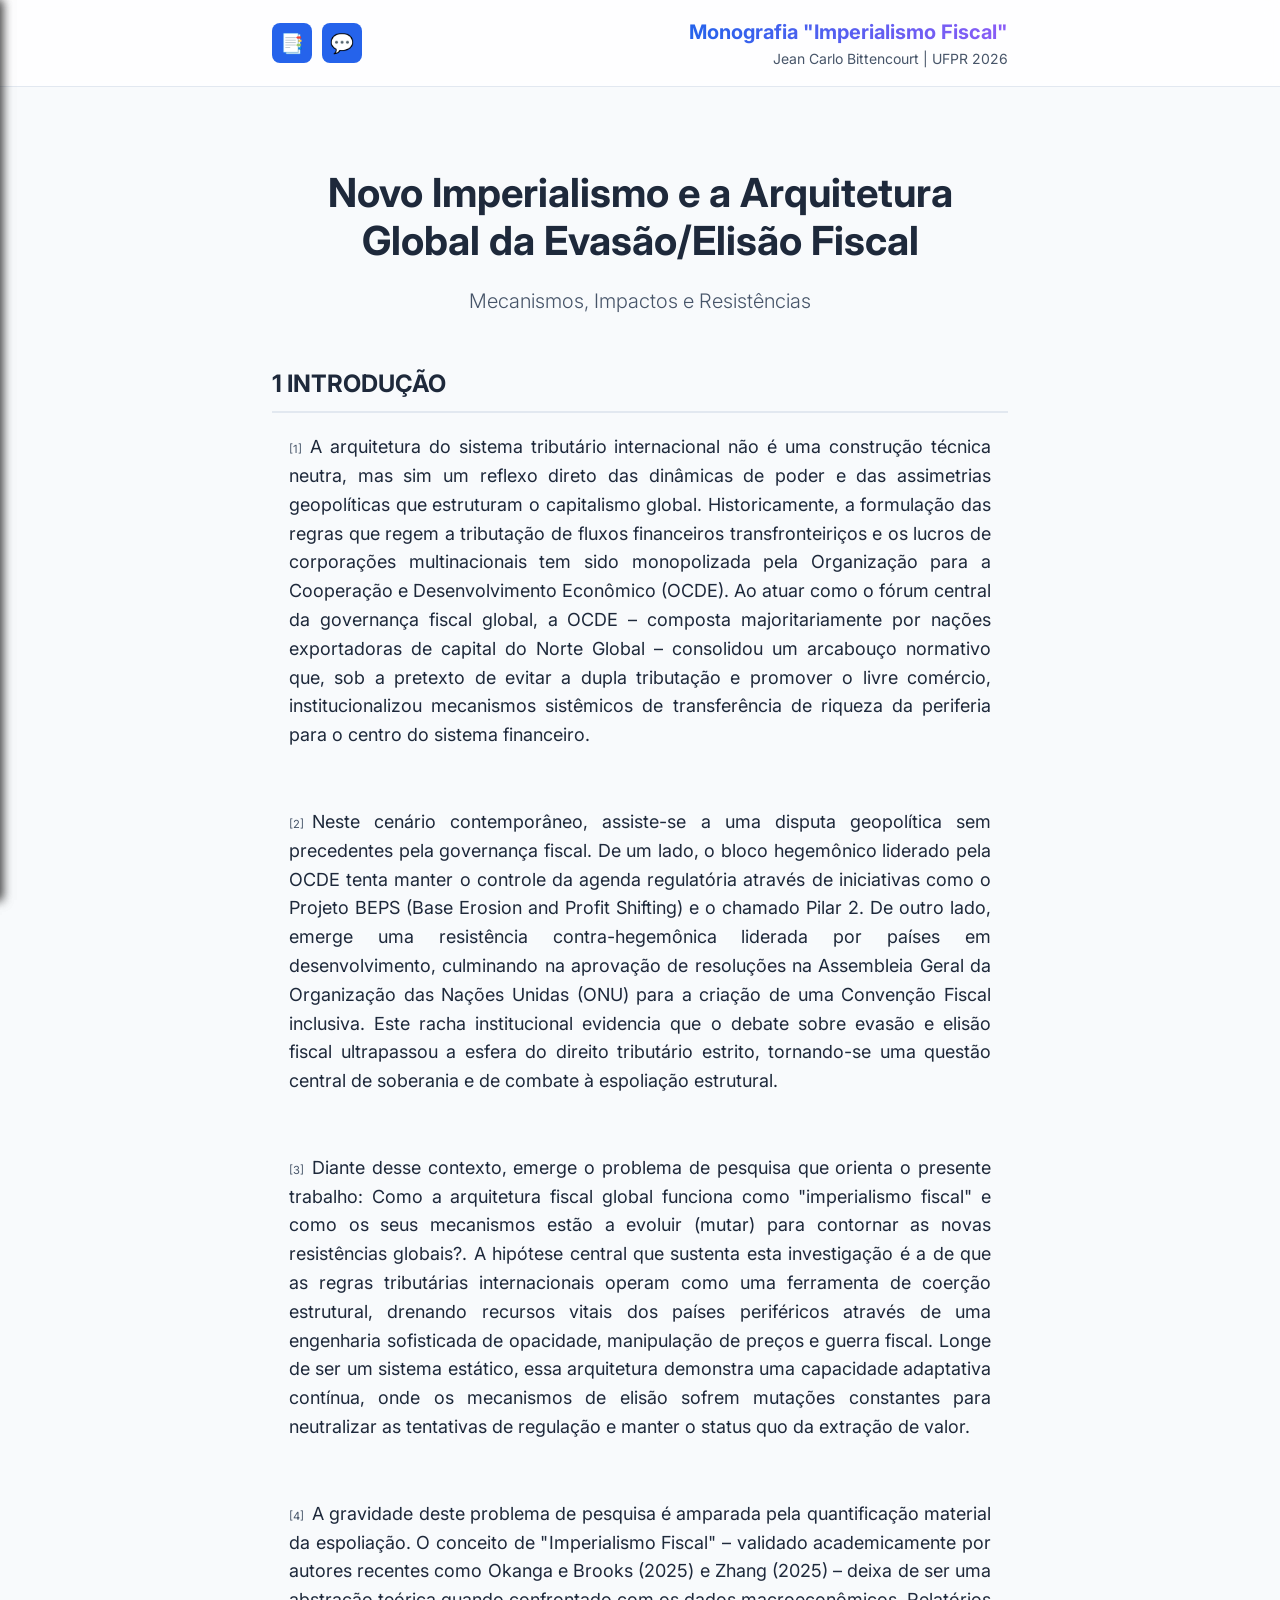
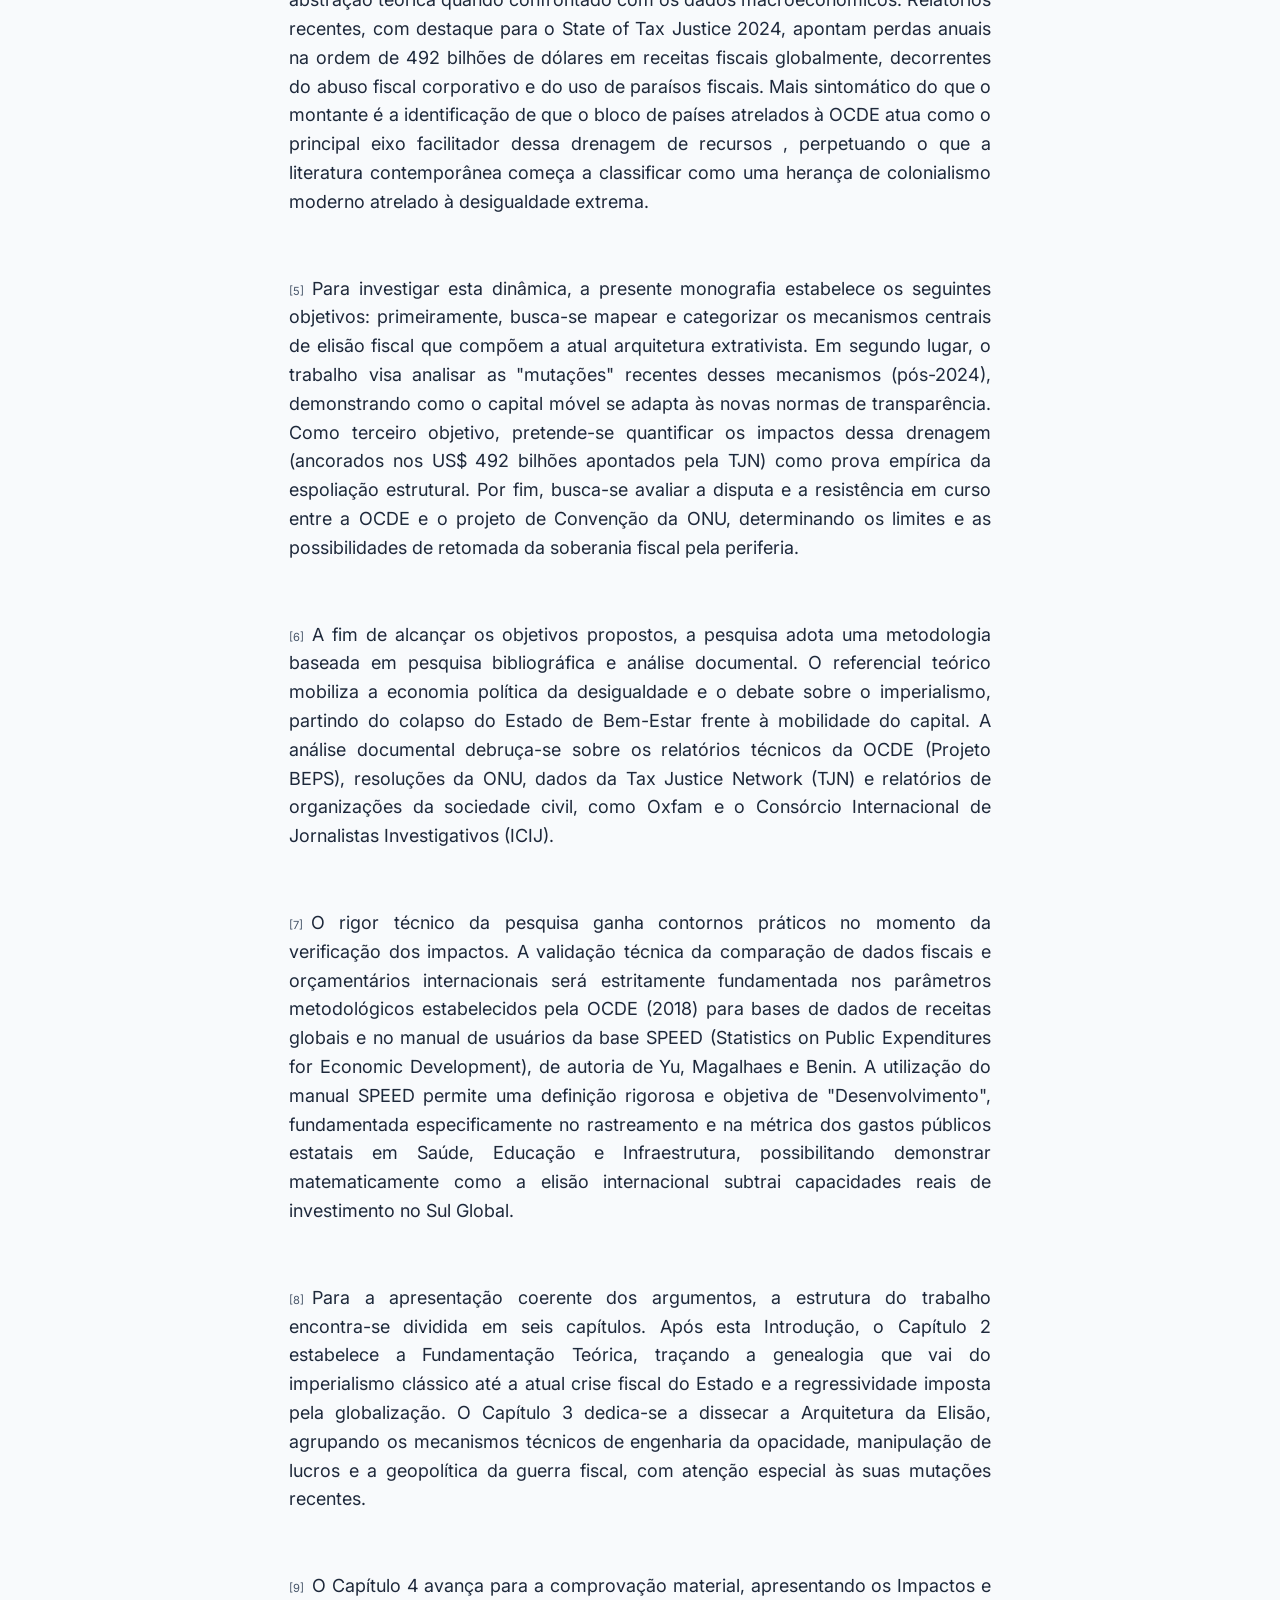
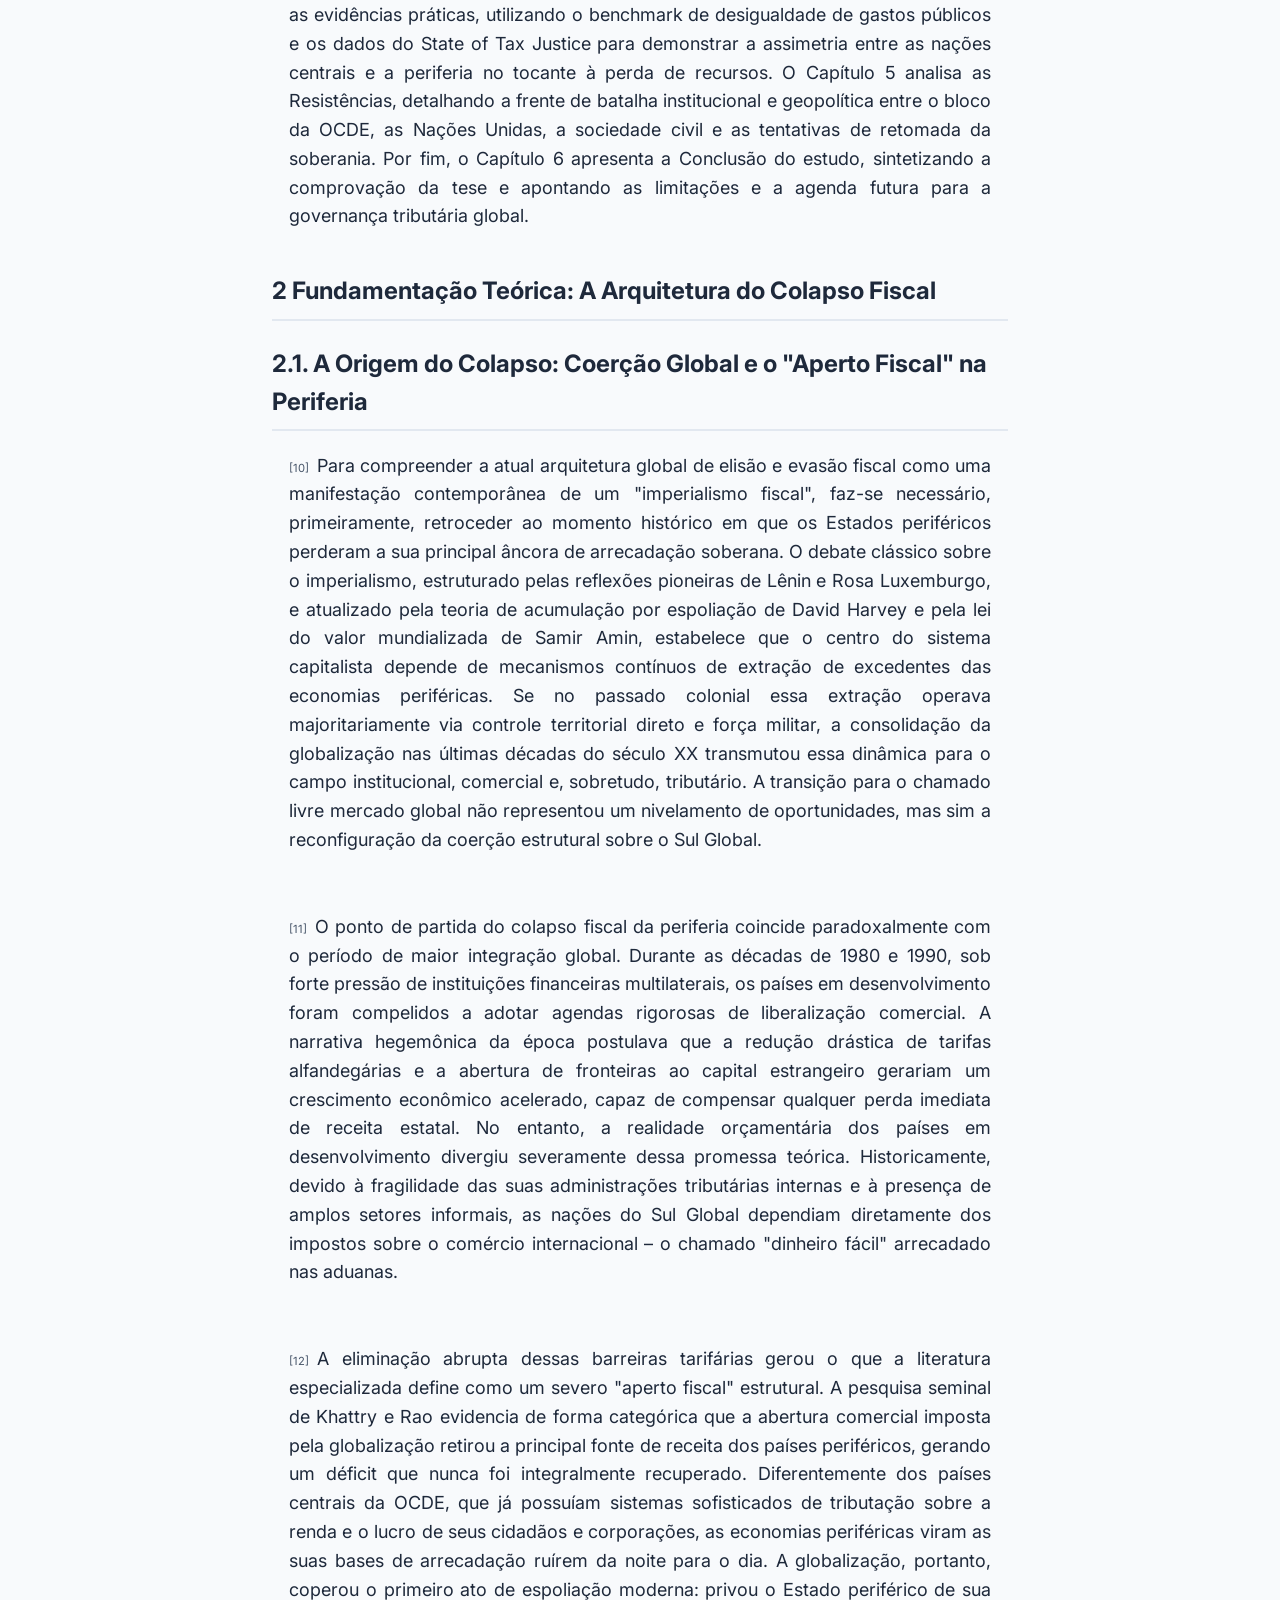
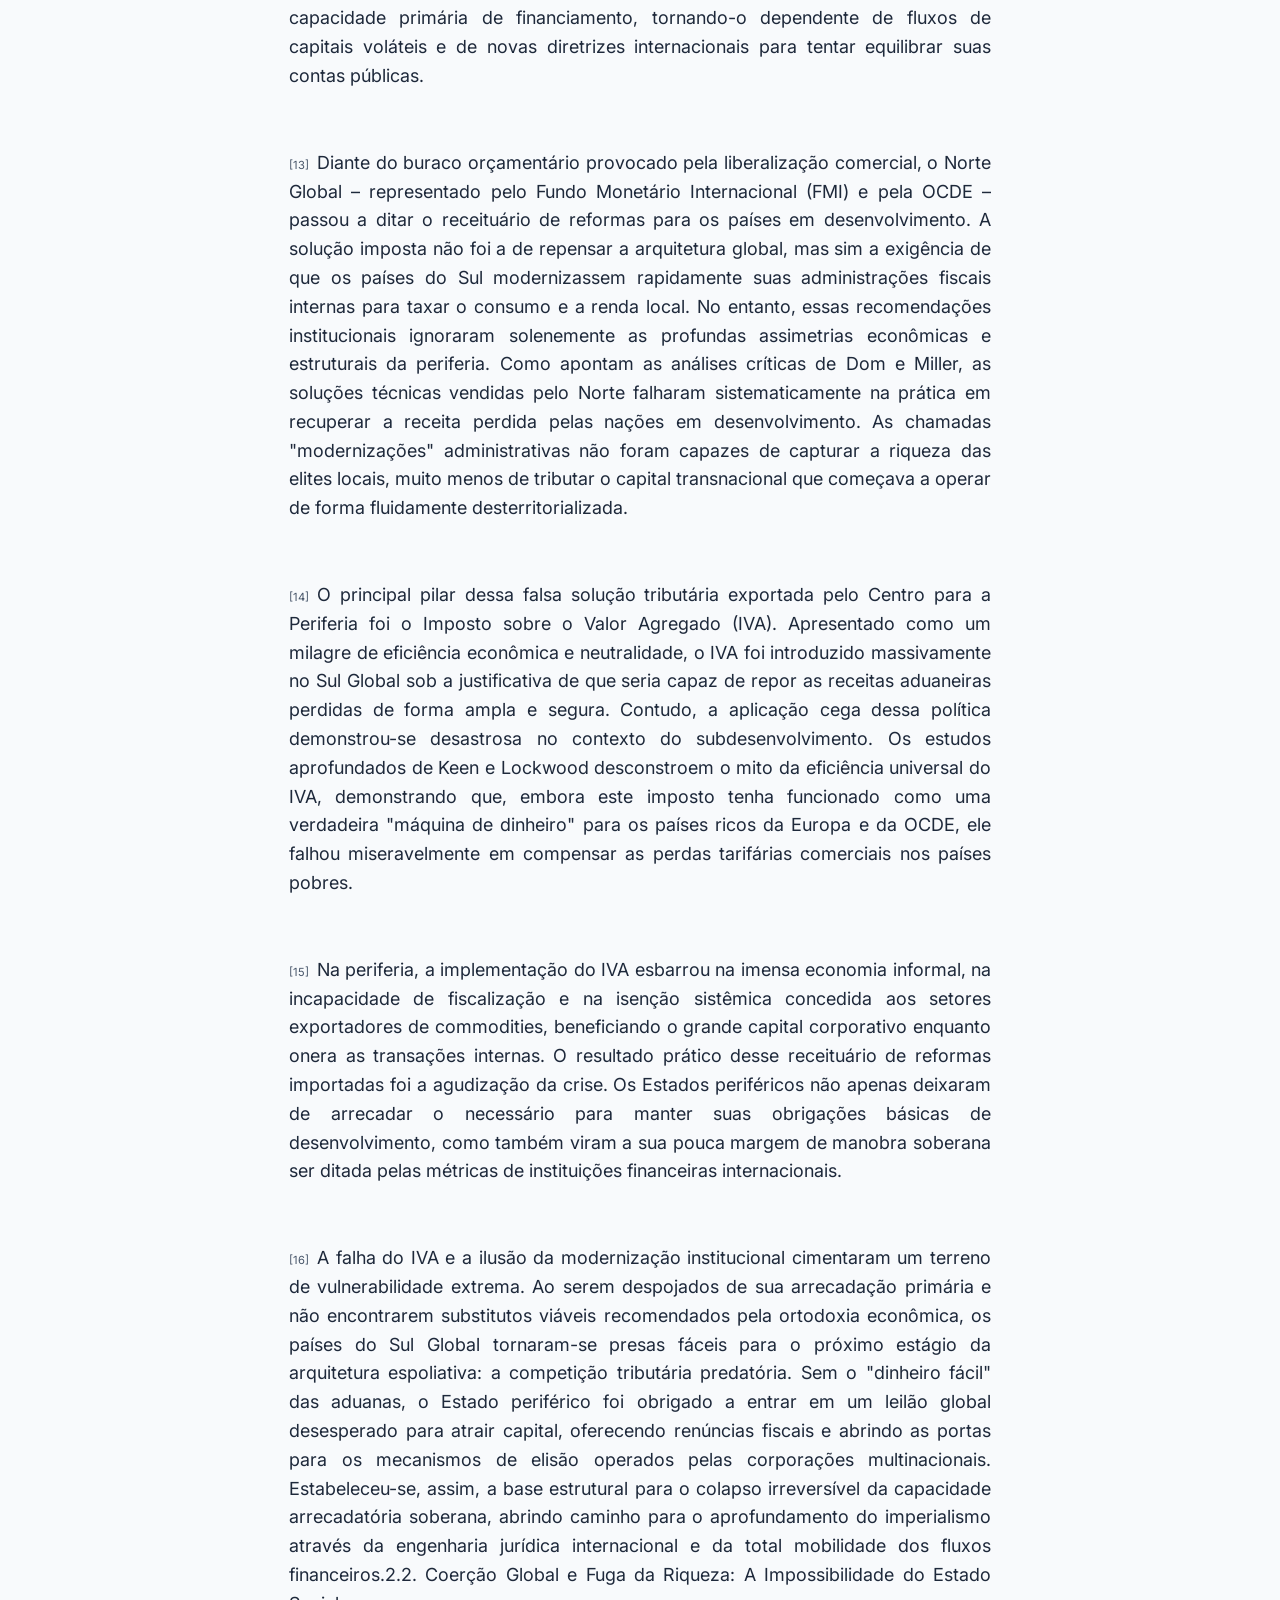
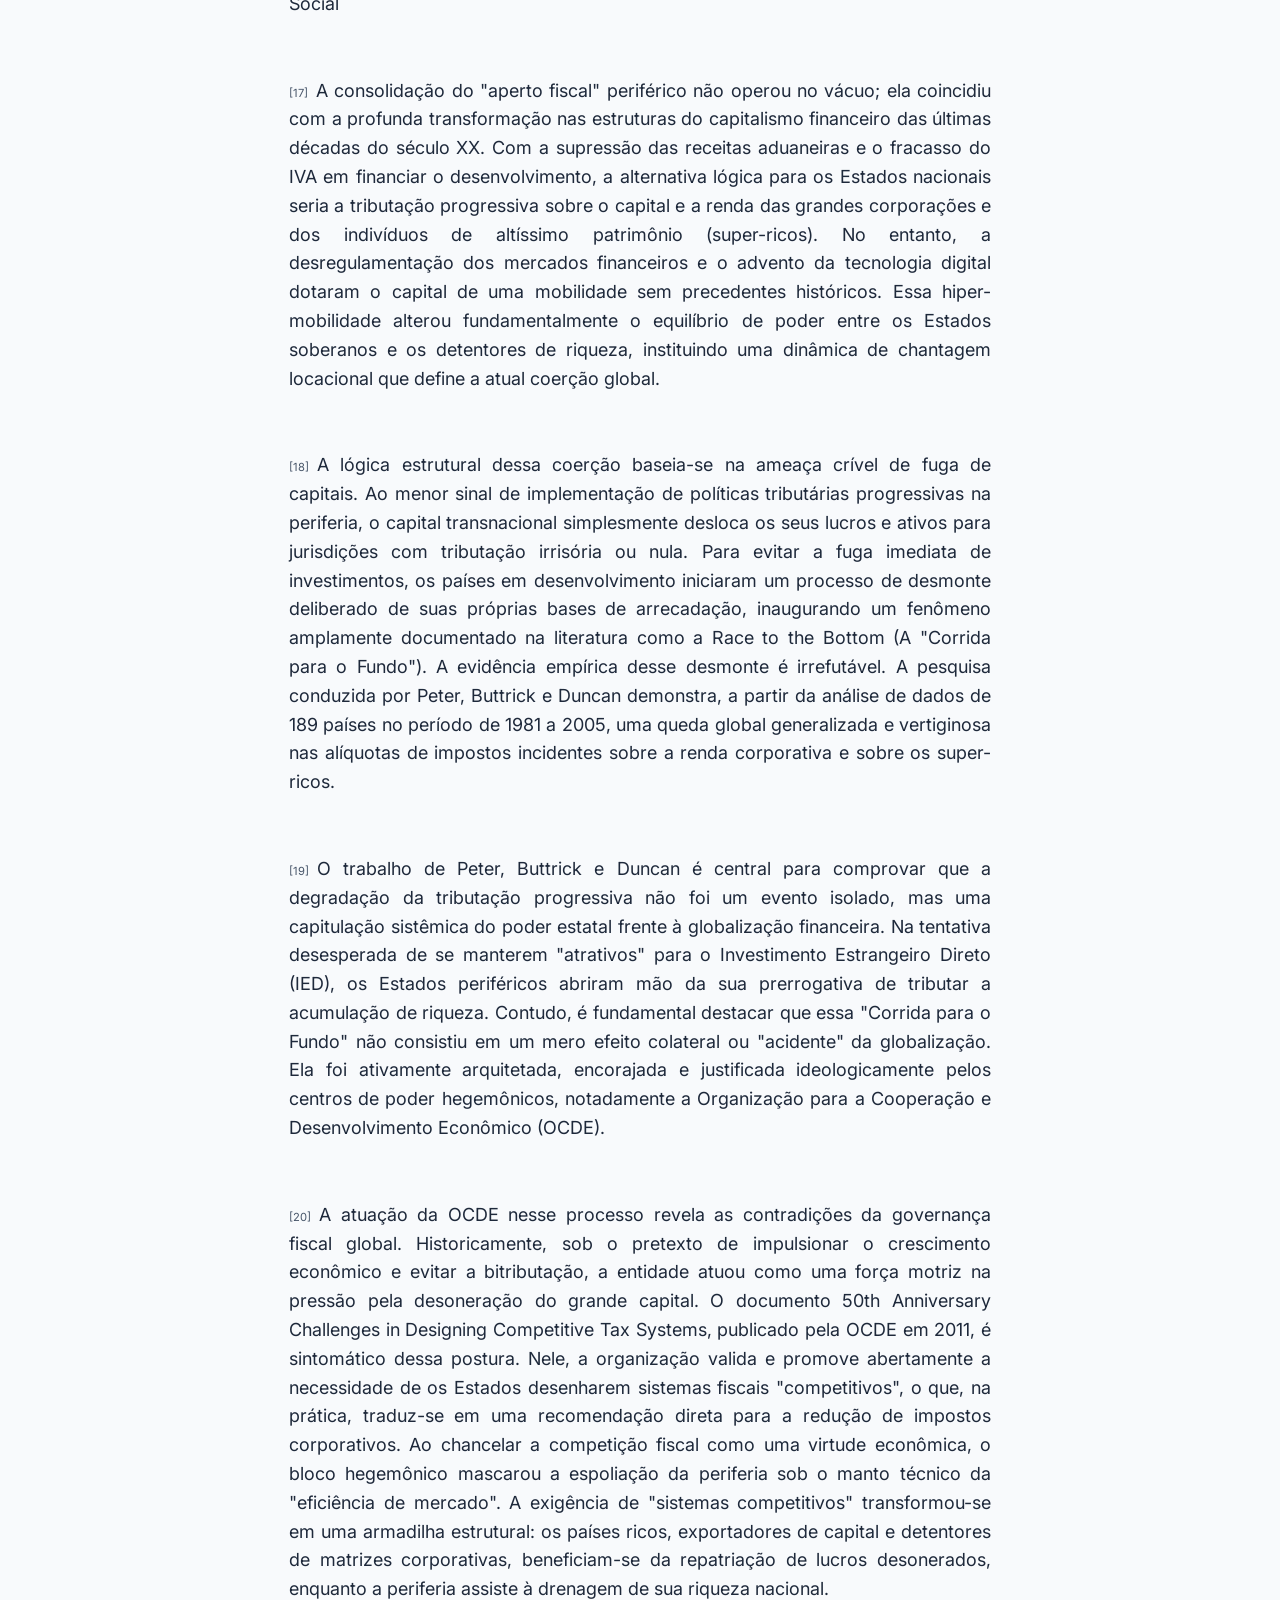
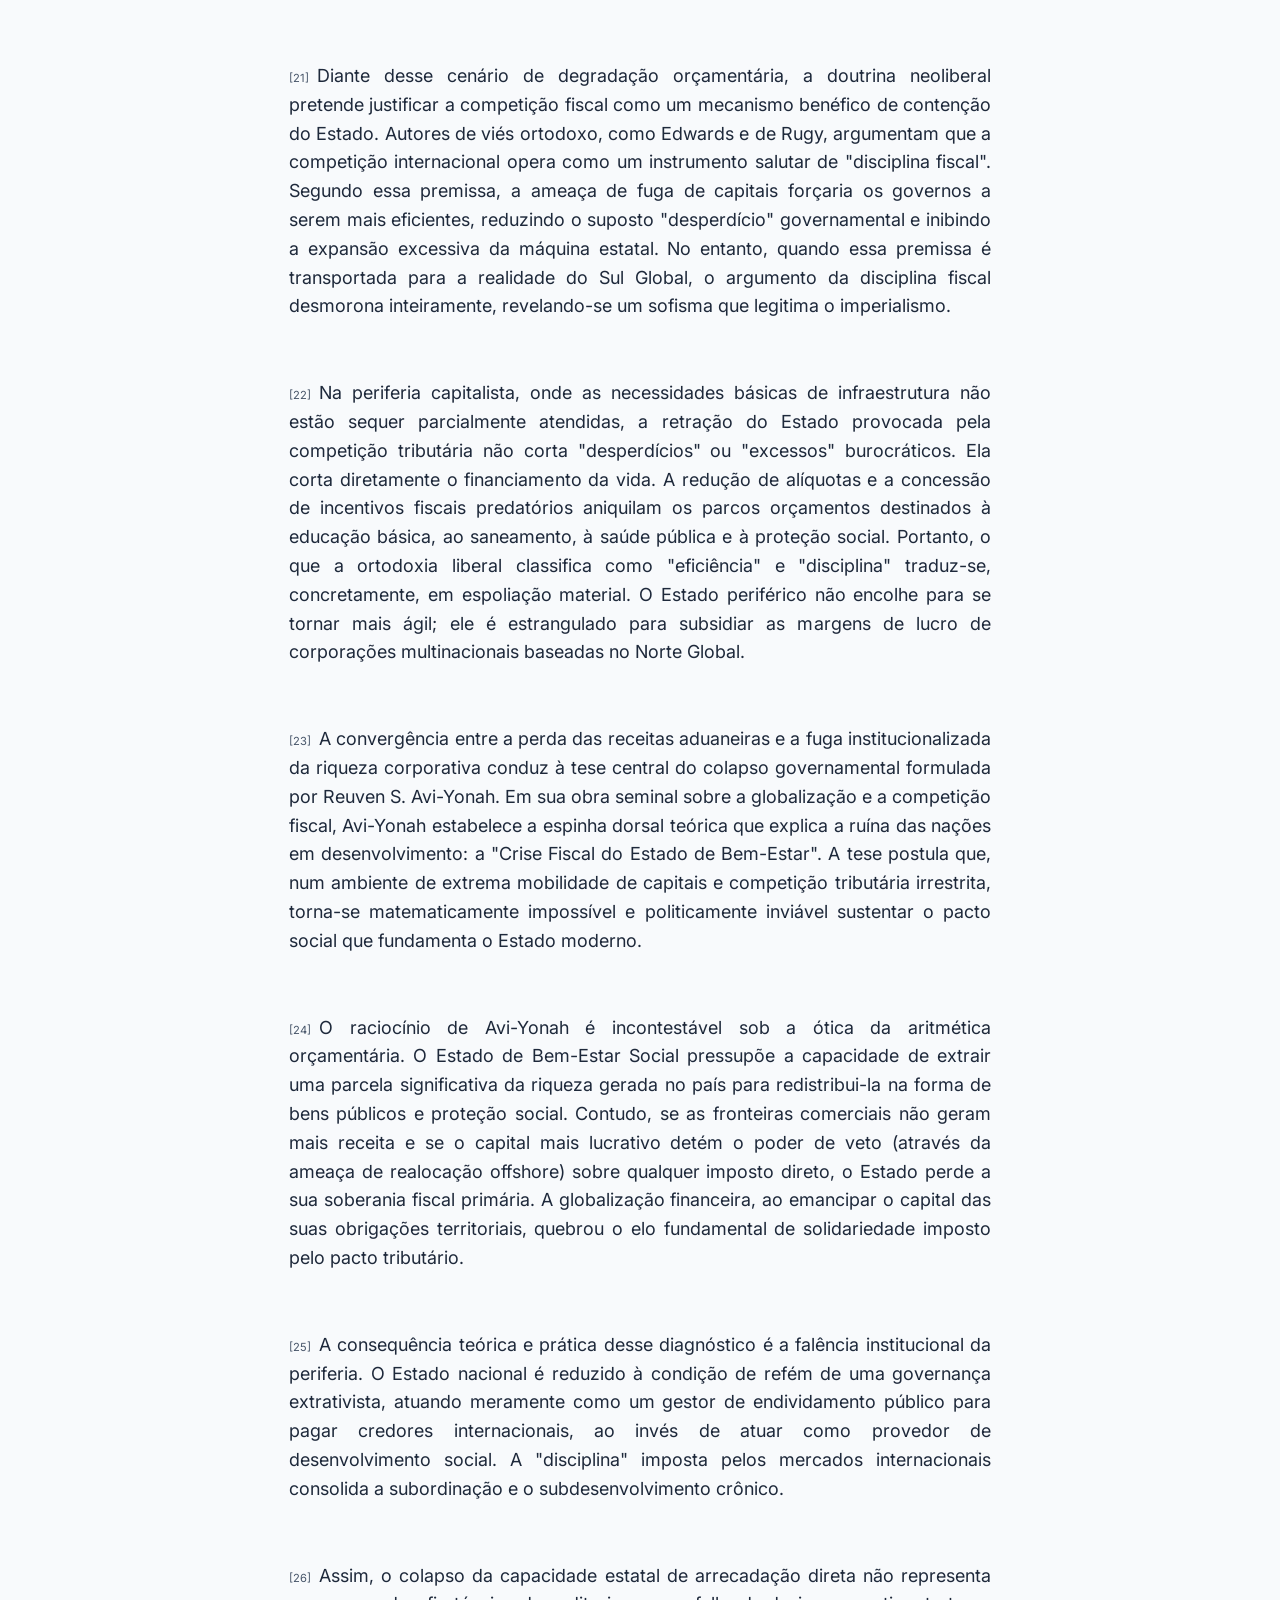
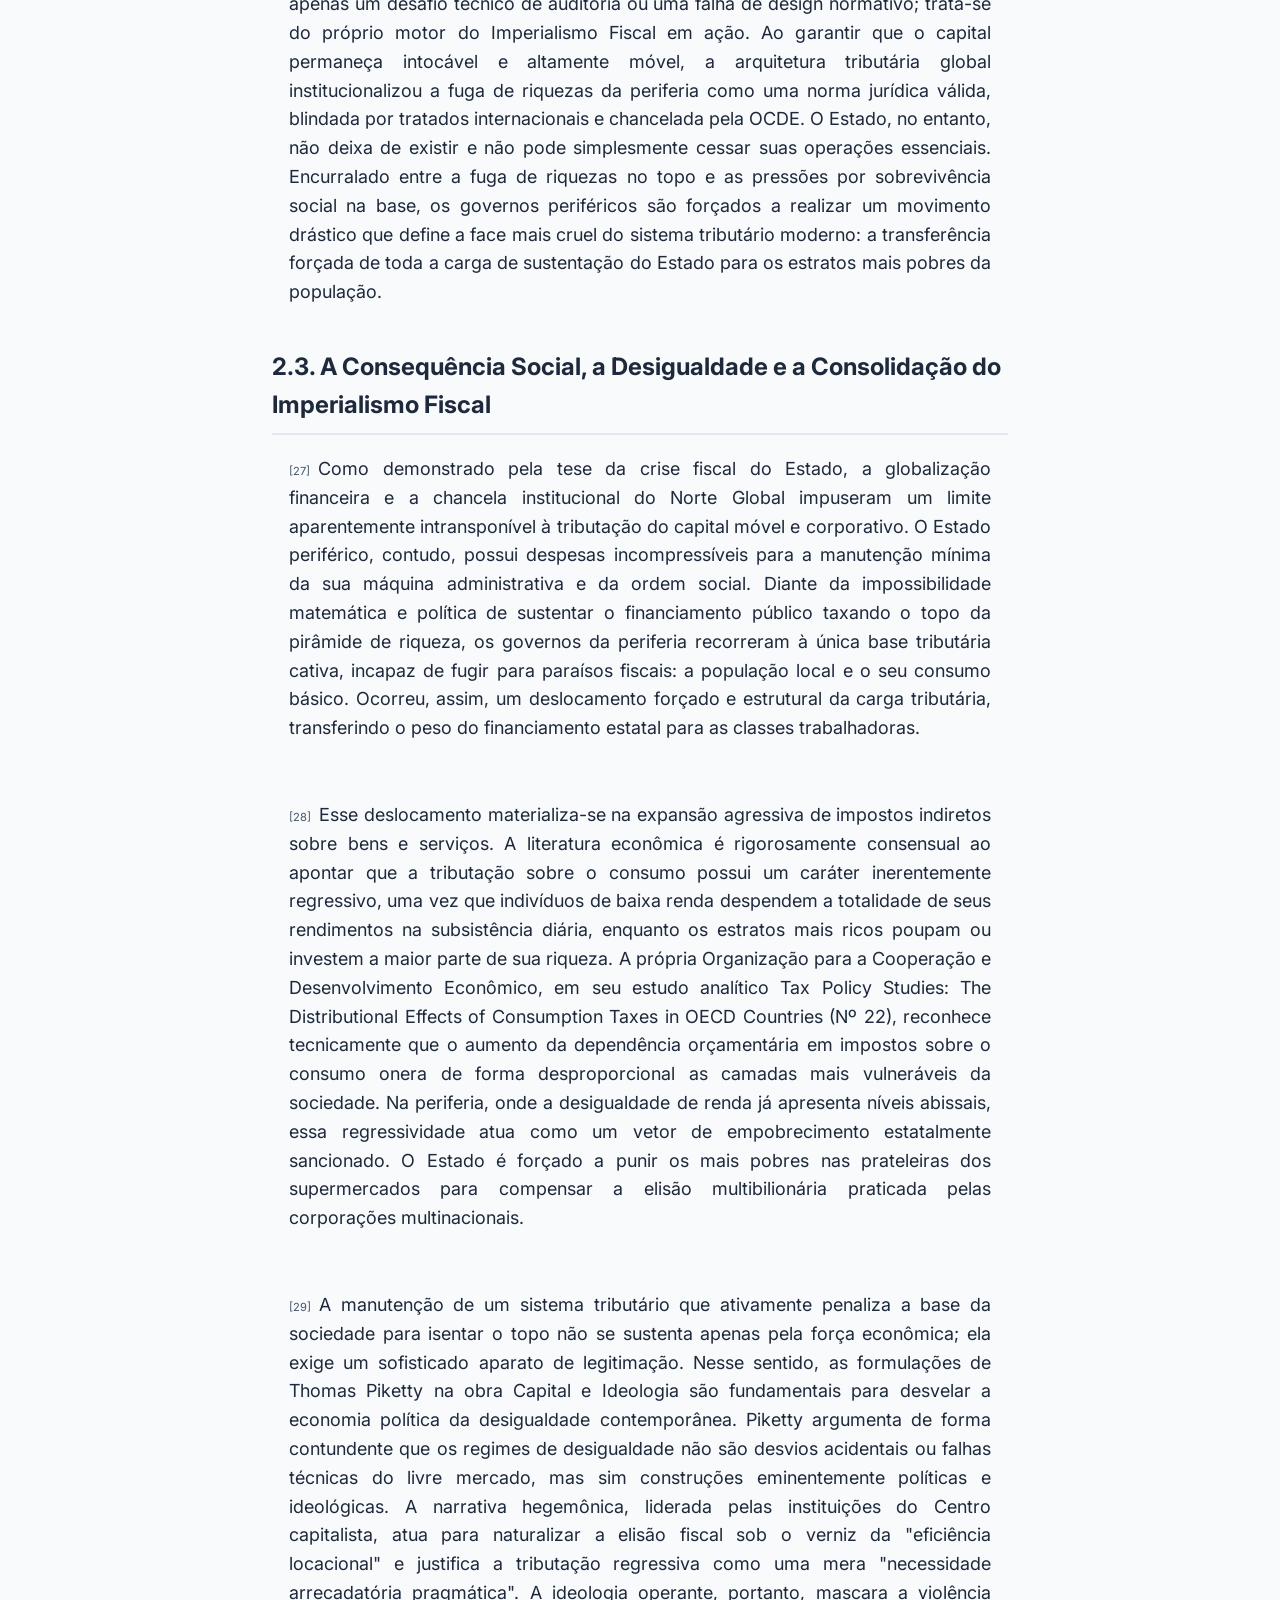
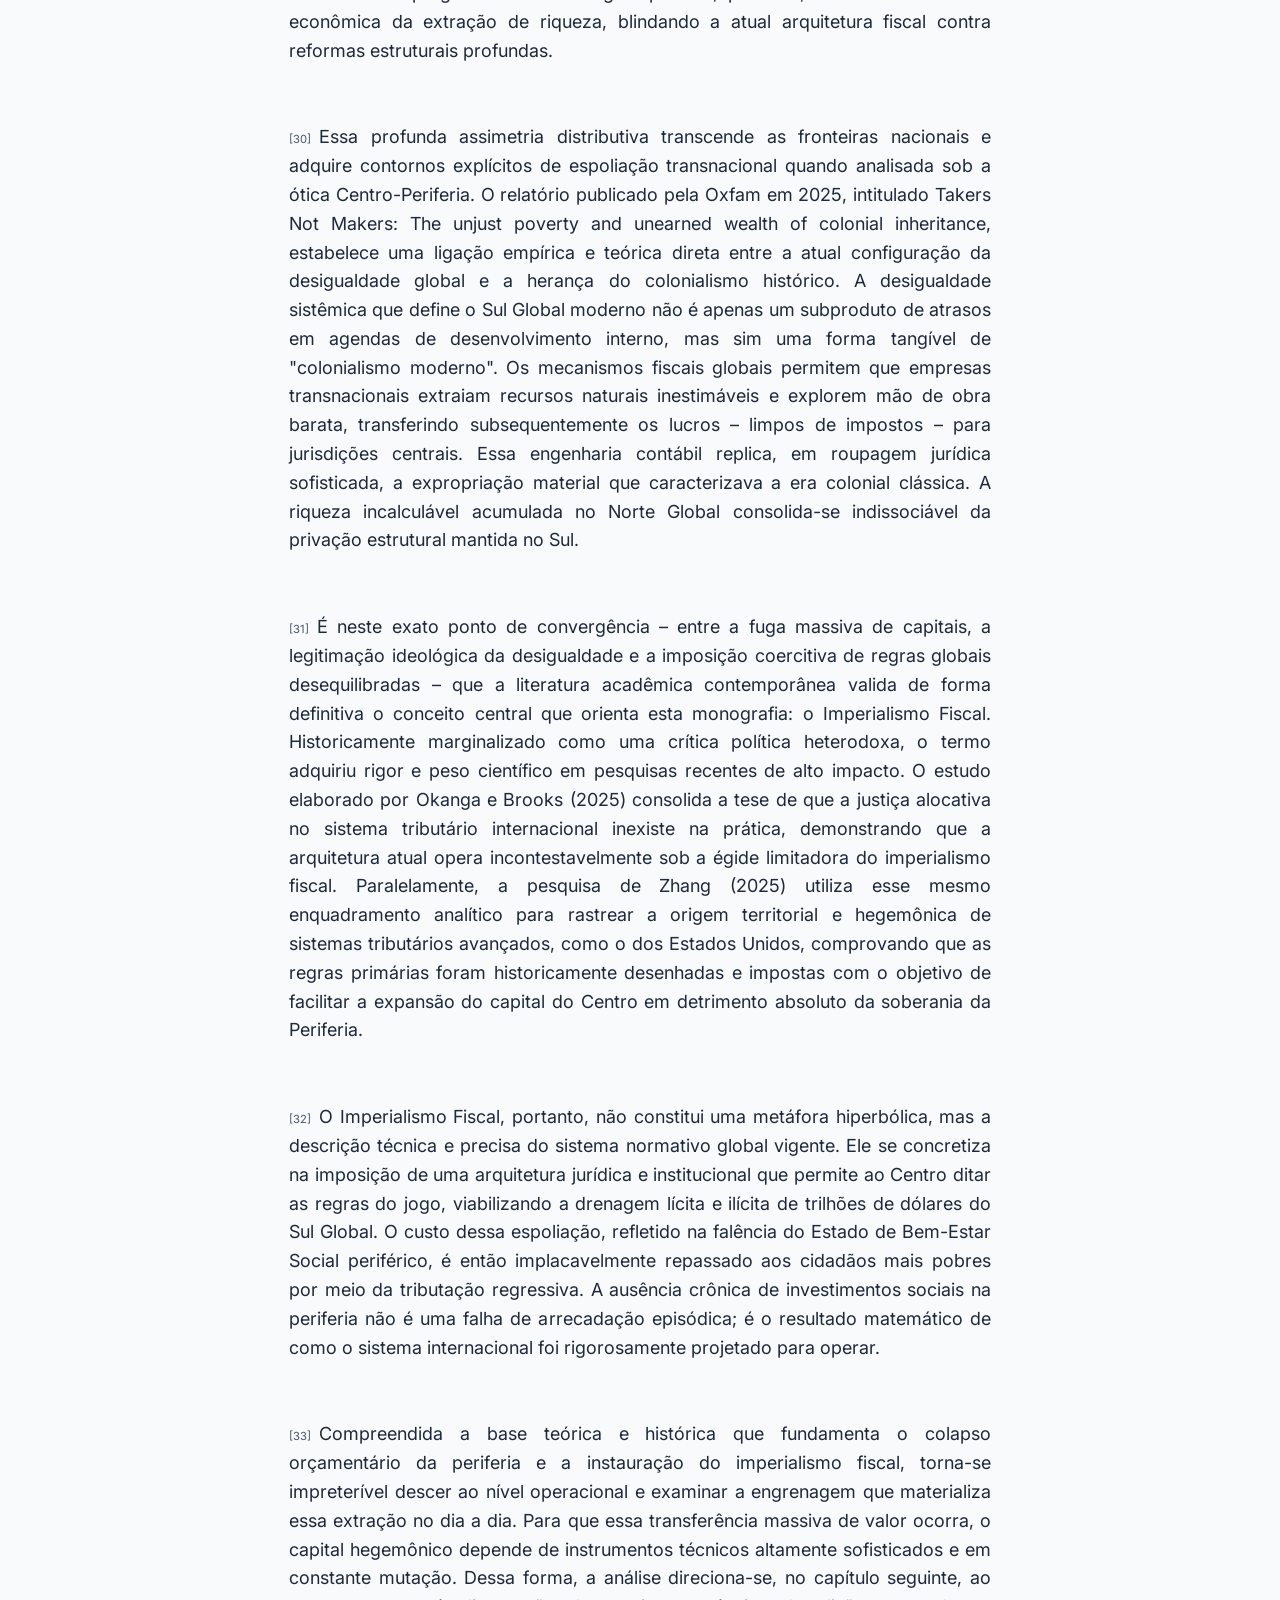
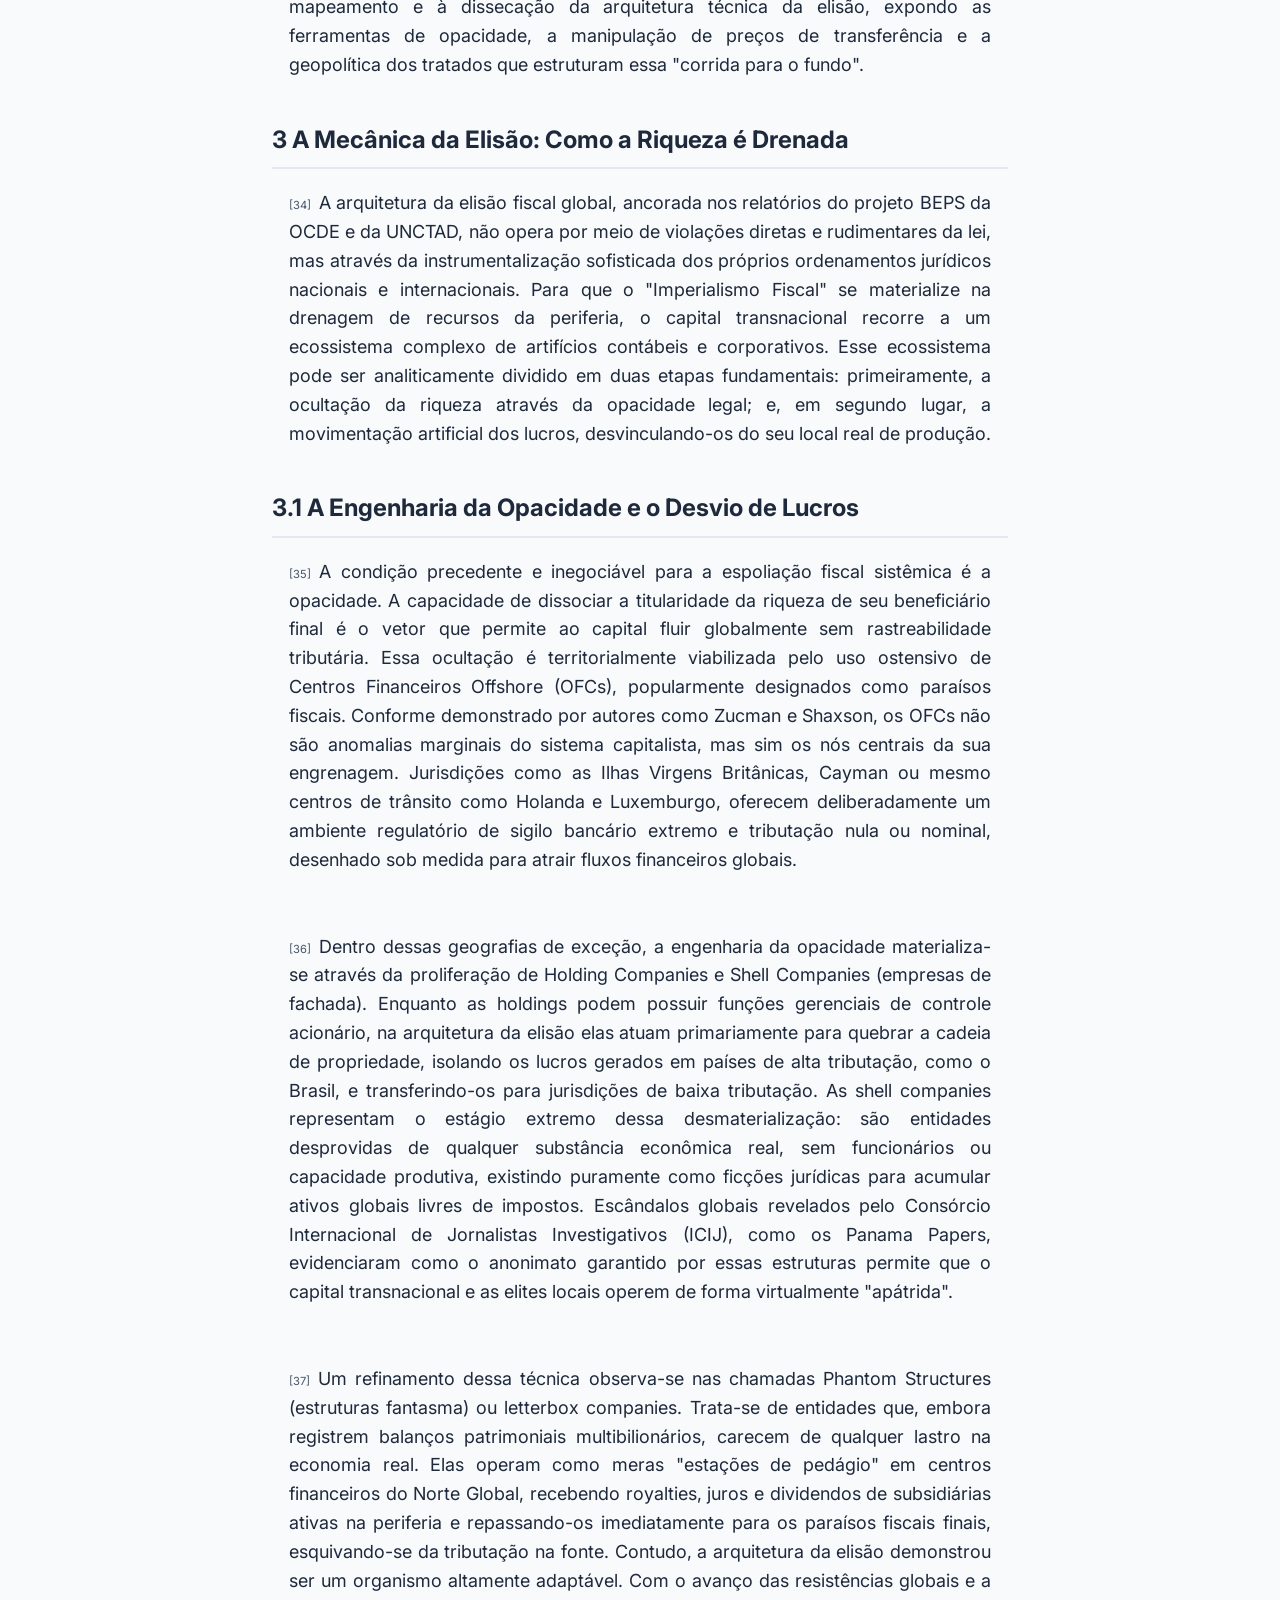
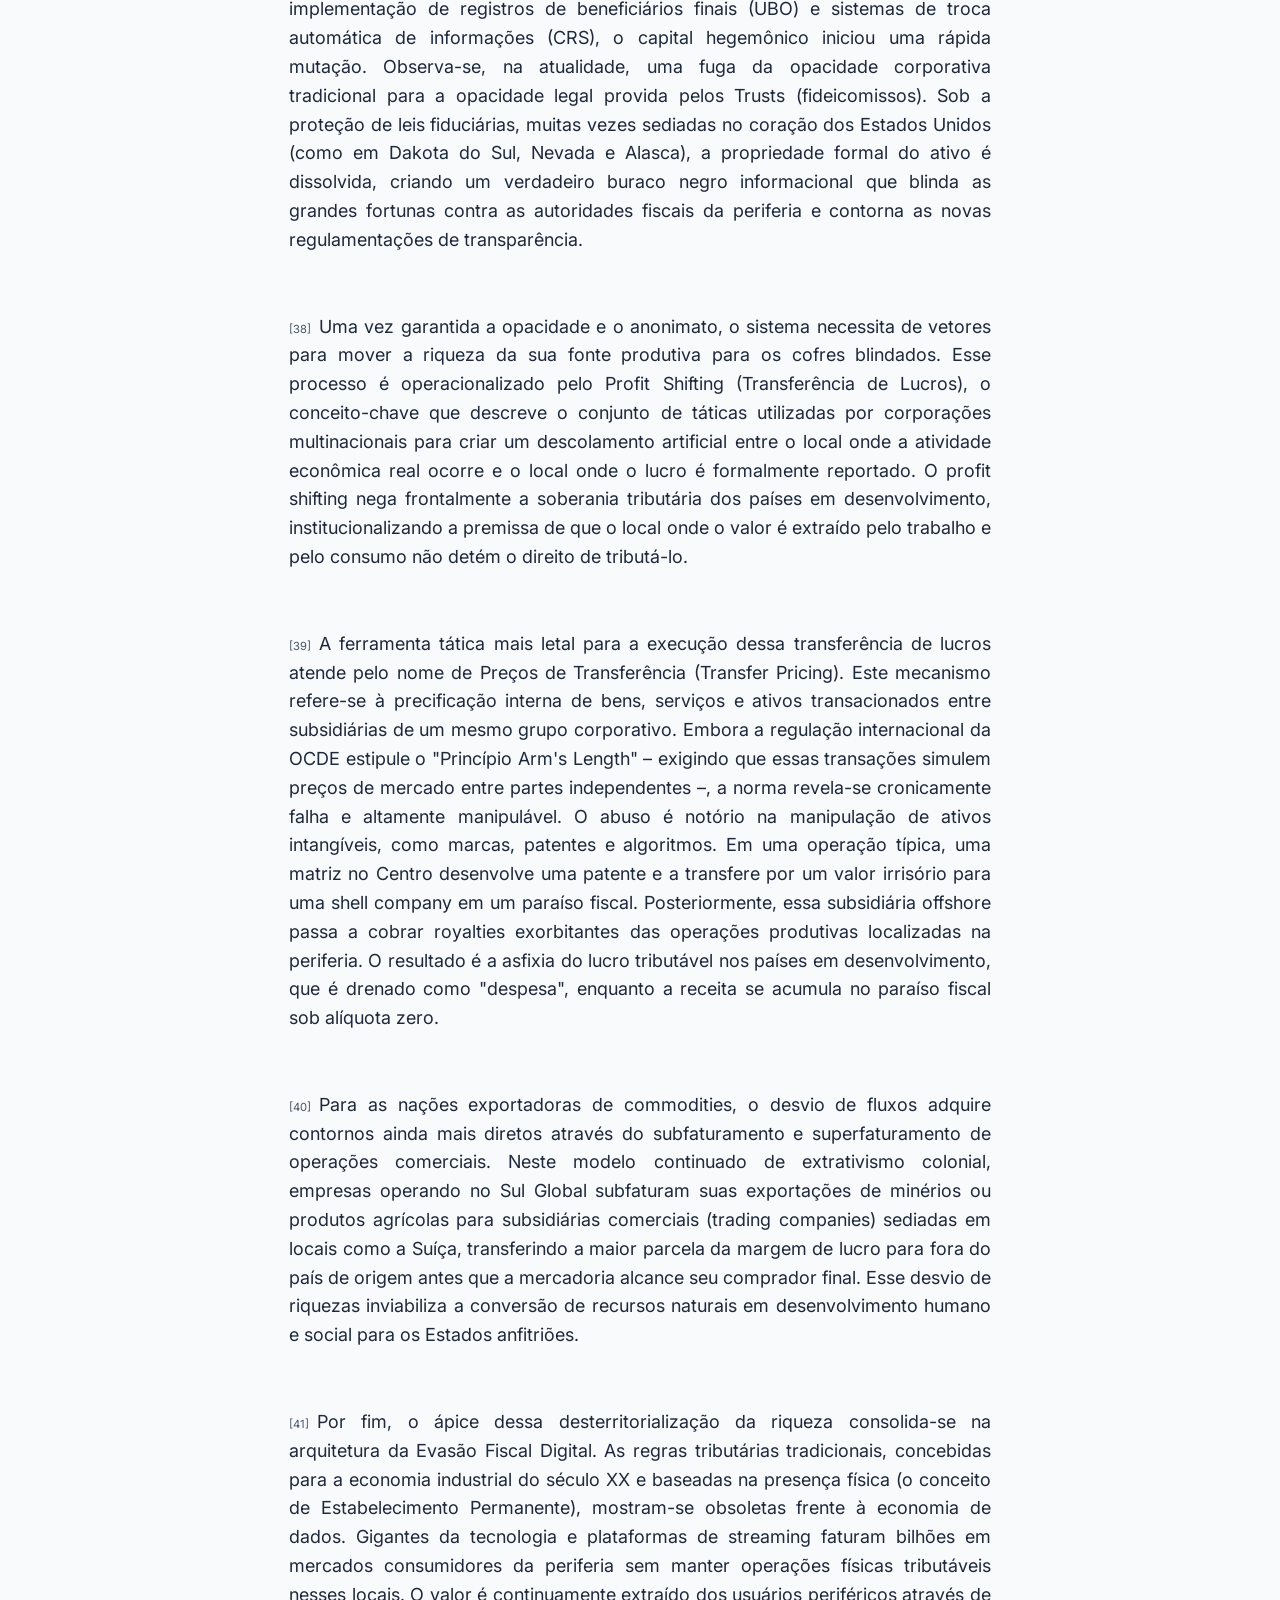
==== index.html @ d1b2c388 "Add files via upload" ====
<!DOCTYPE html>
<html lang="pt-BR">
<head>
    <meta charset="UTF-8">
    <meta name="viewport" content="width=device-width, initial-scale=1.0">
    <title>Imperialismo Fiscal</title>
    <link rel="icon" href="favicon.svg" type="image/svg+xml">
    <link rel="stylesheet" href="style.css">
</head>
<body data-isreport="false">
    <div class="app-container">
        <nav class="navbar">
            <div class="nav-content" style="display: flex; align-items: center; justify-content: space-between;">
                <div style="display: flex; gap: 10px;">
                    <button id="btn-tree-index" class="nav-icon-btn" title="Índice">📑</button>
                    <button id="btn-comments-panel" class="nav-icon-btn" title="Comentários">💬</button>
                </div>
                <div style="text-align: right;" class="navbar-titles">
                    <h1>Monografia "Imperialismo Fiscal"</h1>
                    <p>Jean Carlo Bittencourt | UFPR 2026</p>
                </div>
            </div>
        </nav>

        <main class="content-container">
            
            <header class="document-header">
                <h2>Novo Imperialismo e a Arquitetura Global da Evasão/Elisão Fiscal</h2>
                <p class="subtitle">Mecanismos, Impactos e Resistências</p>
            </header>

            <article class="document-body">
                
<h3>1 INTRODUÇÃO</h3>
<p class="paragraph-block has-ref" data-id="P1" data-ref="ref-12,ref-13,ref-14,ref-15"><span class="para-number">[1]</span>A arquitetura do sistema tributário internacional não é uma construção técnica neutra, mas sim um reflexo direto das dinâmicas de poder e das assimetrias geopolíticas que estruturam o capitalismo global. Historicamente, a formulação das regras que regem a tributação de fluxos financeiros transfronteiriços e os lucros de corporações multinacionais tem sido monopolizada pela Organização para a Cooperação e Desenvolvimento Econômico (OCDE). Ao atuar como o fórum central da governança fiscal global, a OCDE – composta majoritariamente por nações exportadoras de capital do Norte Global – consolidou um arcabouço normativo que, sob a pretexto de evitar a dupla tributação e promover o livre comércio, institucionalizou mecanismos sistêmicos de transferência de riqueza da periferia para o centro do sistema financeiro.</p>
<p class="paragraph-block has-ref" data-id="P2" data-ref="ref-11,ref-12,ref-13,ref-14,ref-15"><span class="para-number">[2]</span>Neste cenário contemporâneo, assiste-se a uma disputa geopolítica sem precedentes pela governança fiscal. De um lado, o bloco hegemônico liderado pela OCDE tenta manter o controle da agenda regulatória através de iniciativas como o Projeto BEPS (Base Erosion and Profit Shifting) e o chamado Pilar 2. De outro lado, emerge uma resistência contra-hegemônica liderada por países em desenvolvimento, culminando na aprovação de resoluções na Assembleia Geral da Organização das Nações Unidas (ONU) para a criação de uma Convenção Fiscal inclusiva. Este racha institucional evidencia que o debate sobre evasão e elisão fiscal ultrapassou a esfera do direito tributário estrito, tornando-se uma questão central de soberania e de combate à espoliação estrutural.</p>
<p class="paragraph-block no-ref" data-id="P3"><span class="para-number">[3]</span>Diante desse contexto, emerge o problema de pesquisa que orienta o presente trabalho: Como a arquitetura fiscal global funciona como &quot;imperialismo fiscal&quot; e como os seus mecanismos estão a evoluir (mutar) para contornar as novas resistências globais?. A hipótese central que sustenta esta investigação é a de que as regras tributárias internacionais operam como uma ferramenta de coerção estrutural, drenando recursos vitais dos países periféricos através de uma engenharia sofisticada de opacidade, manipulação de preços e guerra fiscal. Longe de ser um sistema estático, essa arquitetura demonstra uma capacidade adaptativa contínua, onde os mecanismos de elisão sofrem mutações constantes para neutralizar as tentativas de regulação e manter o status quo da extração de valor.</p>
<p class="paragraph-block has-ref" data-id="P4" data-ref="ref-22,ref-12,ref-13,ref-14,ref-15"><span class="para-number">[4]</span>A gravidade deste problema de pesquisa é amparada pela quantificação material da espoliação. O conceito de &quot;Imperialismo Fiscal&quot; – validado academicamente por autores recentes como Okanga e Brooks (2025) e Zhang (2025) – deixa de ser uma abstração teórica quando confrontado com os dados macroeconômicos. Relatórios recentes, com destaque para o State of Tax Justice 2024, apontam perdas anuais na ordem de 492 bilhões de dólares em receitas fiscais globalmente, decorrentes do abuso fiscal corporativo e do uso de paraísos fiscais. Mais sintomático do que o montante é a identificação de que o bloco de países atrelados à OCDE atua como o principal eixo facilitador dessa drenagem de recursos , perpetuando o que a literatura contemporânea começa a classificar como uma herança de colonialismo moderno atrelado à desigualdade extrema.</p>
<p class="paragraph-block has-ref" data-id="P5" data-ref="ref-11,ref-12,ref-13,ref-14,ref-15"><span class="para-number">[5]</span>Para investigar esta dinâmica, a presente monografia estabelece os seguintes objetivos: primeiramente, busca-se mapear e categorizar os mecanismos centrais de elisão fiscal que compõem a atual arquitetura extrativista. Em segundo lugar, o trabalho visa analisar as &quot;mutações&quot; recentes desses mecanismos (pós-2024), demonstrando como o capital móvel se adapta às novas normas de transparência. Como terceiro objetivo, pretende-se quantificar os impactos dessa drenagem (ancorados nos US$ 492 bilhões apontados pela TJN) como prova empírica da espoliação estrutural. Por fim, busca-se avaliar a disputa e a resistência em curso entre a OCDE e o projeto de Convenção da ONU, determinando os limites e as possibilidades de retomada da soberania fiscal pela periferia.</p>
<p class="paragraph-block has-ref" data-id="P6" data-ref="ref-11,ref-12,ref-13,ref-14,ref-15"><span class="para-number">[6]</span>A fim de alcançar os objetivos propostos, a pesquisa adota uma metodologia baseada em pesquisa bibliográfica e análise documental. O referencial teórico mobiliza a economia política da desigualdade e o debate sobre o imperialismo, partindo do colapso do Estado de Bem-Estar frente à mobilidade do capital. A análise documental debruça-se sobre os relatórios técnicos da OCDE (Projeto BEPS), resoluções da ONU, dados da Tax Justice Network (TJN) e relatórios de organizações da sociedade civil, como Oxfam e o Consórcio Internacional de Jornalistas Investigativos (ICIJ).</p>
<p class="paragraph-block has-ref" data-id="P7" data-ref="ref-12,ref-13,ref-14,ref-15"><span class="para-number">[7]</span>O rigor técnico da pesquisa ganha contornos práticos no momento da verificação dos impactos. A validação técnica da comparação de dados fiscais e orçamentários internacionais será estritamente fundamentada nos parâmetros metodológicos estabelecidos pela OCDE (2018) para bases de dados de receitas globais e no manual de usuários da base SPEED (Statistics on Public Expenditures for Economic Development), de autoria de Yu, Magalhaes e Benin. A utilização do manual SPEED permite uma definição rigorosa e objetiva de &quot;Desenvolvimento&quot;, fundamentada especificamente no rastreamento e na métrica dos gastos públicos estatais em Saúde, Educação e Infraestrutura, possibilitando demonstrar matematicamente como a elisão internacional subtrai capacidades reais de investimento no Sul Global.</p>
<p class="paragraph-block no-ref" data-id="P8"><span class="para-number">[8]</span>Para a apresentação coerente dos argumentos, a estrutura do trabalho encontra-se dividida em seis capítulos. Após esta Introdução, o Capítulo 2 estabelece a Fundamentação Teórica, traçando a genealogia que vai do imperialismo clássico até a atual crise fiscal do Estado e a regressividade imposta pela globalização. O Capítulo 3 dedica-se a dissecar a Arquitetura da Elisão, agrupando os mecanismos técnicos de engenharia da opacidade, manipulação de lucros e a geopolítica da guerra fiscal, com atenção especial às suas mutações recentes.</p>
<p class="paragraph-block has-ref" data-id="P9" data-ref="ref-22,ref-12,ref-13,ref-14,ref-15"><span class="para-number">[9]</span>O Capítulo 4 avança para a comprovação material, apresentando os Impactos e as evidências práticas, utilizando o benchmark de desigualdade de gastos públicos e os dados do State of Tax Justice para demonstrar a assimetria entre as nações centrais e a periferia no tocante à perda de recursos. O Capítulo 5 analisa as Resistências, detalhando a frente de batalha institucional e geopolítica entre o bloco da OCDE, as Nações Unidas, a sociedade civil e as tentativas de retomada da soberania. Por fim, o Capítulo 6 apresenta a Conclusão do estudo, sintetizando a comprovação da tese e apontando as limitações e a agenda futura para a governança tributária global.</p>

<h3>2 Fundamentação Teórica: A Arquitetura do Colapso Fiscal</h3>

<h3>2.1. A Origem do Colapso: Coerção Global e o &quot;Aperto Fiscal&quot; na Periferia</h3>
<p class="paragraph-block has-ref" data-id="P10" data-ref="ref-1,ref-5"><span class="para-number">[10]</span>Para compreender a atual arquitetura global de elisão e evasão fiscal como uma manifestação contemporânea de um &quot;imperialismo fiscal&quot;, faz-se necessário, primeiramente, retroceder ao momento histórico em que os Estados periféricos perderam a sua principal âncora de arrecadação soberana. O debate clássico sobre o imperialismo, estruturado pelas reflexões pioneiras de Lênin e Rosa Luxemburgo, e atualizado pela teoria de acumulação por espoliação de David Harvey e pela lei do valor mundializada de Samir Amin, estabelece que o centro do sistema capitalista depende de mecanismos contínuos de extração de excedentes das economias periféricas. Se no passado colonial essa extração operava majoritariamente via controle territorial direto e força militar, a consolidação da globalização nas últimas décadas do século XX transmutou essa dinâmica para o campo institucional, comercial e, sobretudo, tributário. A transição para o chamado livre mercado global não representou um nivelamento de oportunidades, mas sim a reconfiguração da coerção estrutural sobre o Sul Global.</p>
<p class="paragraph-block no-ref" data-id="P11"><span class="para-number">[11]</span>O ponto de partida do colapso fiscal da periferia coincide paradoxalmente com o período de maior integração global. Durante as décadas de 1980 e 1990, sob forte pressão de instituições financeiras multilaterais, os países em desenvolvimento foram compelidos a adotar agendas rigorosas de liberalização comercial. A narrativa hegemônica da época postulava que a redução drástica de tarifas alfandegárias e a abertura de fronteiras ao capital estrangeiro gerariam um crescimento econômico acelerado, capaz de compensar qualquer perda imediata de receita estatal. No entanto, a realidade orçamentária dos países em desenvolvimento divergiu severamente dessa promessa teórica. Historicamente, devido à fragilidade das suas administrações tributárias internas e à presença de amplos setores informais, as nações do Sul Global dependiam diretamente dos impostos sobre o comércio internacional – o chamado &quot;dinheiro fácil&quot; arrecadado nas aduanas.</p>
<p class="paragraph-block has-ref" data-id="P12" data-ref="ref-12,ref-13,ref-14,ref-15"><span class="para-number">[12]</span>A eliminação abrupta dessas barreiras tarifárias gerou o que a literatura especializada define como um severo &quot;aperto fiscal&quot; estrutural. A pesquisa seminal de Khattry e Rao evidencia de forma categórica que a abertura comercial imposta pela globalização retirou a principal fonte de receita dos países periféricos, gerando um déficit que nunca foi integralmente recuperado. Diferentemente dos países centrais da OCDE, que já possuíam sistemas sofisticados de tributação sobre a renda e o lucro de seus cidadãos e corporações, as economias periféricas viram as suas bases de arrecadação ruírem da noite para o dia. A globalização, portanto, coperou o primeiro ato de espoliação moderna: privou o Estado periférico de sua capacidade primária de financiamento, tornando-o dependente de fluxos de capitais voláteis e de novas diretrizes internacionais para tentar equilibrar suas contas públicas.</p>
<p class="paragraph-block has-ref" data-id="P13" data-ref="ref-12,ref-13,ref-14,ref-15"><span class="para-number">[13]</span>Diante do buraco orçamentário provocado pela liberalização comercial, o Norte Global – representado pelo Fundo Monetário Internacional (FMI) e pela OCDE – passou a ditar o receituário de reformas para os países em desenvolvimento. A solução imposta não foi a de repensar a arquitetura global, mas sim a exigência de que os países do Sul modernizassem rapidamente suas administrações fiscais internas para taxar o consumo e a renda local. No entanto, essas recomendações institucionais ignoraram solenemente as profundas assimetrias econômicas e estruturais da periferia. Como apontam as análises críticas de Dom e Miller, as soluções técnicas vendidas pelo Norte falharam sistematicamente na prática em recuperar a receita perdida pelas nações em desenvolvimento. As chamadas &quot;modernizações&quot; administrativas não foram capazes de capturar a riqueza das elites locais, muito menos de tributar o capital transnacional que começava a operar de forma fluidamente desterritorializada.</p>
<p class="paragraph-block has-ref" data-id="P14" data-ref="ref-12,ref-13,ref-14,ref-15"><span class="para-number">[14]</span>O principal pilar dessa falsa solução tributária exportada pelo Centro para a Periferia foi o Imposto sobre o Valor Agregado (IVA). Apresentado como um milagre de eficiência econômica e neutralidade, o IVA foi introduzido massivamente no Sul Global sob a justificativa de que seria capaz de repor as receitas aduaneiras perdidas de forma ampla e segura. Contudo, a aplicação cega dessa política demonstrou-se desastrosa no contexto do subdesenvolvimento. Os estudos aprofundados de Keen e Lockwood desconstroem o mito da eficiência universal do IVA, demonstrando que, embora este imposto tenha funcionado como uma verdadeira &quot;máquina de dinheiro&quot; para os países ricos da Europa e da OCDE, ele falhou miseravelmente em compensar as perdas tarifárias comerciais nos países pobres.</p>
<p class="paragraph-block no-ref" data-id="P15"><span class="para-number">[15]</span>Na periferia, a implementação do IVA esbarrou na imensa economia informal, na incapacidade de fiscalização e na isenção sistêmica concedida aos setores exportadores de commodities, beneficiando o grande capital corporativo enquanto onera as transações internas. O resultado prático desse receituário de reformas importadas foi a agudização da crise. Os Estados periféricos não apenas deixaram de arrecadar o necessário para manter suas obrigações básicas de desenvolvimento, como também viram a sua pouca margem de manobra soberana ser ditada pelas métricas de instituições financeiras internacionais.</p>
<p class="paragraph-block no-ref" data-id="P16"><span class="para-number">[16]</span>A falha do IVA e a ilusão da modernização institucional cimentaram um terreno de vulnerabilidade extrema. Ao serem despojados de sua arrecadação primária e não encontrarem substitutos viáveis recomendados pela ortodoxia econômica, os países do Sul Global tornaram-se presas fáceis para o próximo estágio da arquitetura espoliativa: a competição tributária predatória. Sem o &quot;dinheiro fácil&quot; das aduanas, o Estado periférico foi obrigado a entrar em um leilão global desesperado para atrair capital, oferecendo renúncias fiscais e abrindo as portas para os mecanismos de elisão operados pelas corporações multinacionais. Estabeleceu-se, assim, a base estrutural para o colapso irreversível da capacidade arrecadatória soberana, abrindo caminho para o aprofundamento do imperialismo através da engenharia jurídica internacional e da total mobilidade dos fluxos financeiros.2.2. Coerção Global e Fuga da Riqueza: A Impossibilidade do Estado Social</p>
<p class="paragraph-block no-ref" data-id="P17"><span class="para-number">[17]</span>A consolidação do &quot;aperto fiscal&quot; periférico não operou no vácuo; ela coincidiu com a profunda transformação nas estruturas do capitalismo financeiro das últimas décadas do século XX. Com a supressão das receitas aduaneiras e o fracasso do IVA em financiar o desenvolvimento, a alternativa lógica para os Estados nacionais seria a tributação progressiva sobre o capital e a renda das grandes corporações e dos indivíduos de altíssimo patrimônio (super-ricos). No entanto, a desregulamentação dos mercados financeiros e o advento da tecnologia digital dotaram o capital de uma mobilidade sem precedentes históricos. Essa hiper-mobilidade alterou fundamentalmente o equilíbrio de poder entre os Estados soberanos e os detentores de riqueza, instituindo uma dinâmica de chantagem locacional que define a atual coerção global.</p>
<p class="paragraph-block no-ref" data-id="P18"><span class="para-number">[18]</span>A lógica estrutural dessa coerção baseia-se na ameaça crível de fuga de capitais. Ao menor sinal de implementação de políticas tributárias progressivas na periferia, o capital transnacional simplesmente desloca os seus lucros e ativos para jurisdições com tributação irrisória ou nula. Para evitar a fuga imediata de investimentos, os países em desenvolvimento iniciaram um processo de desmonte deliberado de suas próprias bases de arrecadação, inaugurando um fenômeno amplamente documentado na literatura como a Race to the Bottom (A &quot;Corrida para o Fundo&quot;). A evidência empírica desse desmonte é irrefutável. A pesquisa conduzida por Peter, Buttrick e Duncan demonstra, a partir da análise de dados de 189 países no período de 1981 a 2005, uma queda global generalizada e vertiginosa nas alíquotas de impostos incidentes sobre a renda corporativa e sobre os super-ricos.</p>
<p class="paragraph-block has-ref" data-id="P19" data-ref="ref-12,ref-13,ref-14,ref-15"><span class="para-number">[19]</span>O trabalho de Peter, Buttrick e Duncan é central para comprovar que a degradação da tributação progressiva não foi um evento isolado, mas uma capitulação sistêmica do poder estatal frente à globalização financeira. Na tentativa desesperada de se manterem &quot;atrativos&quot; para o Investimento Estrangeiro Direto (IED), os Estados periféricos abriram mão da sua prerrogativa de tributar a acumulação de riqueza. Contudo, é fundamental destacar que essa &quot;Corrida para o Fundo&quot; não consistiu em um mero efeito colateral ou &quot;acidente&quot; da globalização. Ela foi ativamente arquitetada, encorajada e justificada ideologicamente pelos centros de poder hegemônicos, notadamente a Organização para a Cooperação e Desenvolvimento Econômico (OCDE).</p>
<p class="paragraph-block has-ref" data-id="P20" data-ref="ref-12,ref-13,ref-14,ref-15"><span class="para-number">[20]</span>A atuação da OCDE nesse processo revela as contradições da governança fiscal global. Historicamente, sob o pretexto de impulsionar o crescimento econômico e evitar a bitributação, a entidade atuou como uma força motriz na pressão pela desoneração do grande capital. O documento 50th Anniversary Challenges in Designing Competitive Tax Systems, publicado pela OCDE em 2011, é sintomático dessa postura. Nele, a organização valida e promove abertamente a necessidade de os Estados desenharem sistemas fiscais &quot;competitivos&quot;, o que, na prática, traduz-se em uma recomendação direta para a redução de impostos corporativos. Ao chancelar a competição fiscal como uma virtude econômica, o bloco hegemônico mascarou a espoliação da periferia sob o manto técnico da &quot;eficiência de mercado&quot;. A exigência de &quot;sistemas competitivos&quot; transformou-se em uma armadilha estrutural: os países ricos, exportadores de capital e detentores de matrizes corporativas, beneficiam-se da repatriação de lucros desonerados, enquanto a periferia assiste à drenagem de sua riqueza nacional.</p>
<p class="paragraph-block no-ref" data-id="P21"><span class="para-number">[21]</span>Diante desse cenário de degradação orçamentária, a doutrina neoliberal pretende justificar a competição fiscal como um mecanismo benéfico de contenção do Estado. Autores de viés ortodoxo, como Edwards e de Rugy, argumentam que a competição internacional opera como um instrumento salutar de &quot;disciplina fiscal&quot;. Segundo essa premissa, a ameaça de fuga de capitais forçaria os governos a serem mais eficientes, reduzindo o suposto &quot;desperdício&quot; governamental e inibindo a expansão excessiva da máquina estatal. No entanto, quando essa premissa é transportada para a realidade do Sul Global, o argumento da disciplina fiscal desmorona inteiramente, revelando-se um sofisma que legitima o imperialismo.</p>
<p class="paragraph-block no-ref" data-id="P22"><span class="para-number">[22]</span>Na periferia capitalista, onde as necessidades básicas de infraestrutura não estão sequer parcialmente atendidas, a retração do Estado provocada pela competição tributária não corta &quot;desperdícios&quot; ou &quot;excessos&quot; burocráticos. Ela corta diretamente o financiamento da vida. A redução de alíquotas e a concessão de incentivos fiscais predatórios aniquilam os parcos orçamentos destinados à educação básica, ao saneamento, à saúde pública e à proteção social. Portanto, o que a ortodoxia liberal classifica como &quot;eficiência&quot; e &quot;disciplina&quot; traduz-se, concretamente, em espoliação material. O Estado periférico não encolhe para se tornar mais ágil; ele é estrangulado para subsidiar as margens de lucro de corporações multinacionais baseadas no Norte Global.</p>
<p class="paragraph-block has-ref" data-id="P23" data-ref="ref-2"><span class="para-number">[23]</span>A convergência entre a perda das receitas aduaneiras e a fuga institucionalizada da riqueza corporativa conduz à tese central do colapso governamental formulada por Reuven S. Avi-Yonah. Em sua obra seminal sobre a globalização e a competição fiscal, Avi-Yonah estabelece a espinha dorsal teórica que explica a ruína das nações em desenvolvimento: a &quot;Crise Fiscal do Estado de Bem-Estar&quot;. A tese postula que, num ambiente de extrema mobilidade de capitais e competição tributária irrestrita, torna-se matematicamente impossível e politicamente inviável sustentar o pacto social que fundamenta o Estado moderno.</p>
<p class="paragraph-block has-ref" data-id="P24" data-ref="ref-2"><span class="para-number">[24]</span>O raciocínio de Avi-Yonah é incontestável sob a ótica da aritmética orçamentária. O Estado de Bem-Estar Social pressupõe a capacidade de extrair uma parcela significativa da riqueza gerada no país para redistribui-la na forma de bens públicos e proteção social. Contudo, se as fronteiras comerciais não geram mais receita e se o capital mais lucrativo detém o poder de veto (através da ameaça de realocação offshore) sobre qualquer imposto direto, o Estado perde a sua soberania fiscal primária. A globalização financeira, ao emancipar o capital das suas obrigações territoriais, quebrou o elo fundamental de solidariedade imposto pelo pacto tributário.</p>
<p class="paragraph-block no-ref" data-id="P25"><span class="para-number">[25]</span>A consequência teórica e prática desse diagnóstico é a falência institucional da periferia. O Estado nacional é reduzido à condição de refém de uma governança extrativista, atuando meramente como um gestor de endividamento público para pagar credores internacionais, ao invés de atuar como provedor de desenvolvimento social. A &quot;disciplina&quot; imposta pelos mercados internacionais consolida a subordinação e o subdesenvolvimento crônico.</p>
<p class="paragraph-block has-ref" data-id="P26" data-ref="ref-12,ref-13,ref-14,ref-15"><span class="para-number">[26]</span>Assim, o colapso da capacidade estatal de arrecadação direta não representa apenas um desafio técnico de auditoria ou uma falha de design normativo; trata-se do próprio motor do Imperialismo Fiscal em ação. Ao garantir que o capital permaneça intocável e altamente móvel, a arquitetura tributária global institucionalizou a fuga de riquezas da periferia como uma norma jurídica válida, blindada por tratados internacionais e chancelada pela OCDE. O Estado, no entanto, não deixa de existir e não pode simplesmente cessar suas operações essenciais. Encurralado entre a fuga de riquezas no topo e as pressões por sobrevivência social na base, os governos periféricos são forçados a realizar um movimento drástico que define a face mais cruel do sistema tributário moderno: a transferência forçada de toda a carga de sustentação do Estado para os estratos mais pobres da população.</p>

<h3>2.3. A Consequência Social, a Desigualdade e a Consolidação do Imperialismo Fiscal</h3>
<p class="paragraph-block no-ref" data-id="P27"><span class="para-number">[27]</span>Como demonstrado pela tese da crise fiscal do Estado, a globalização financeira e a chancela institucional do Norte Global impuseram um limite aparentemente intransponível à tributação do capital móvel e corporativo. O Estado periférico, contudo, possui despesas incompressíveis para a manutenção mínima da sua máquina administrativa e da ordem social. Diante da impossibilidade matemática e política de sustentar o financiamento público taxando o topo da pirâmide de riqueza, os governos da periferia recorreram à única base tributária cativa, incapaz de fugir para paraísos fiscais: a população local e o seu consumo básico. Ocorreu, assim, um deslocamento forçado e estrutural da carga tributária, transferindo o peso do financiamento estatal para as classes trabalhadoras.</p>
<p class="paragraph-block no-ref" data-id="P28"><span class="para-number">[28]</span>Esse deslocamento materializa-se na expansão agressiva de impostos indiretos sobre bens e serviços. A literatura econômica é rigorosamente consensual ao apontar que a tributação sobre o consumo possui um caráter inerentemente regressivo, uma vez que indivíduos de baixa renda despendem a totalidade de seus rendimentos na subsistência diária, enquanto os estratos mais ricos poupam ou investem a maior parte de sua riqueza. A própria Organização para a Cooperação e Desenvolvimento Econômico, em seu estudo analítico Tax Policy Studies: The Distributional Effects of Consumption Taxes in OECD Countries (Nº 22), reconhece tecnicamente que o aumento da dependência orçamentária em impostos sobre o consumo onera de forma desproporcional as camadas mais vulneráveis da sociedade. Na periferia, onde a desigualdade de renda já apresenta níveis abissais, essa regressividade atua como um vetor de empobrecimento estatalmente sancionado. O Estado é forçado a punir os mais pobres nas prateleiras dos supermercados para compensar a elisão multibilionária praticada pelas corporações multinacionais.</p>
<p class="paragraph-block has-ref" data-id="P29" data-ref="ref-20"><span class="para-number">[29]</span>A manutenção de um sistema tributário que ativamente penaliza a base da sociedade para isentar o topo não se sustenta apenas pela força econômica; ela exige um sofisticado aparato de legitimação. Nesse sentido, as formulações de Thomas Piketty na obra Capital e Ideologia são fundamentais para desvelar a economia política da desigualdade contemporânea. Piketty argumenta de forma contundente que os regimes de desigualdade não são desvios acidentais ou falhas técnicas do livre mercado, mas sim construções eminentemente políticas e ideológicas. A narrativa hegemônica, liderada pelas instituições do Centro capitalista, atua para naturalizar a elisão fiscal sob o verniz da &quot;eficiência locacional&quot; e justifica a tributação regressiva como uma mera &quot;necessidade arrecadatória pragmática&quot;. A ideologia operante, portanto, mascara a violência econômica da extração de riqueza, blindando a atual arquitetura fiscal contra reformas estruturais profundas.</p>
<p class="paragraph-block no-ref" data-id="P30"><span class="para-number">[30]</span>Essa profunda assimetria distributiva transcende as fronteiras nacionais e adquire contornos explícitos de espoliação transnacional quando analisada sob a ótica Centro-Periferia. O relatório publicado pela Oxfam em 2025, intitulado Takers Not Makers: The unjust poverty and unearned wealth of colonial inheritance, estabelece uma ligação empírica e teórica direta entre a atual configuração da desigualdade global e a herança do colonialismo histórico. A desigualdade sistêmica que define o Sul Global moderno não é apenas um subproduto de atrasos em agendas de desenvolvimento interno, mas sim uma forma tangível de &quot;colonialismo moderno&quot;. Os mecanismos fiscais globais permitem que empresas transnacionais extraiam recursos naturais inestimáveis e explorem mão de obra barata, transferindo subsequentemente os lucros – limpos de impostos – para jurisdições centrais. Essa engenharia contábil replica, em roupagem jurídica sofisticada, a expropriação material que caracterizava a era colonial clássica. A riqueza incalculável acumulada no Norte Global consolida-se indissociável da privação estrutural mantida no Sul.</p>
<p class="paragraph-block no-ref" data-id="P31"><span class="para-number">[31]</span>É neste exato ponto de convergência – entre a fuga massiva de capitais, a legitimação ideológica da desigualdade e a imposição coercitiva de regras globais desequilibradas – que a literatura acadêmica contemporânea valida de forma definitiva o conceito central que orienta esta monografia: o Imperialismo Fiscal. Historicamente marginalizado como uma crítica política heterodoxa, o termo adquiriu rigor e peso científico em pesquisas recentes de alto impacto. O estudo elaborado por Okanga e Brooks (2025) consolida a tese de que a justiça alocativa no sistema tributário internacional inexiste na prática, demonstrando que a arquitetura atual opera incontestavelmente sob a égide limitadora do imperialismo fiscal. Paralelamente, a pesquisa de Zhang (2025) utiliza esse mesmo enquadramento analítico para rastrear a origem territorial e hegemônica de sistemas tributários avançados, como o dos Estados Unidos, comprovando que as regras primárias foram historicamente desenhadas e impostas com o objetivo de facilitar a expansão do capital do Centro em detrimento absoluto da soberania da Periferia.</p>
<p class="paragraph-block no-ref" data-id="P32"><span class="para-number">[32]</span>O Imperialismo Fiscal, portanto, não constitui uma metáfora hiperbólica, mas a descrição técnica e precisa do sistema normativo global vigente. Ele se concretiza na imposição de uma arquitetura jurídica e institucional que permite ao Centro ditar as regras do jogo, viabilizando a drenagem lícita e ilícita de trilhões de dólares do Sul Global. O custo dessa espoliação, refletido na falência do Estado de Bem-Estar Social periférico, é então implacavelmente repassado aos cidadãos mais pobres por meio da tributação regressiva. A ausência crônica de investimentos sociais na periferia não é uma falha de arrecadação episódica; é o resultado matemático de como o sistema internacional foi rigorosamente projetado para operar.</p>
<p class="paragraph-block no-ref" data-id="P33"><span class="para-number">[33]</span>Compreendida a base teórica e histórica que fundamenta o colapso orçamentário da periferia e a instauração do imperialismo fiscal, torna-se impreterível descer ao nível operacional e examinar a engrenagem que materializa essa extração no dia a dia. Para que essa transferência massiva de valor ocorra, o capital hegemônico depende de instrumentos técnicos altamente sofisticados e em constante mutação. Dessa forma, a análise direciona-se, no capítulo seguinte, ao mapeamento e à dissecação da arquitetura técnica da elisão, expondo as ferramentas de opacidade, a manipulação de preços de transferência e a geopolítica dos tratados que estruturam essa &quot;corrida para o fundo&quot;.</p>

<h3>3 A Mecânica da Elisão: Como a Riqueza é Drenada</h3>
<p class="paragraph-block has-ref" data-id="P34" data-ref="ref-12,ref-13,ref-14,ref-15"><span class="para-number">[34]</span>A arquitetura da elisão fiscal global, ancorada nos relatórios do projeto BEPS da OCDE e da UNCTAD, não opera por meio de violações diretas e rudimentares da lei, mas através da instrumentalização sofisticada dos próprios ordenamentos jurídicos nacionais e internacionais. Para que o &quot;Imperialismo Fiscal&quot; se materialize na drenagem de recursos da periferia, o capital transnacional recorre a um ecossistema complexo de artifícios contábeis e corporativos. Esse ecossistema pode ser analiticamente dividido em duas etapas fundamentais: primeiramente, a ocultação da riqueza através da opacidade legal; e, em segundo lugar, a movimentação artificial dos lucros, desvinculando-os do seu local real de produção.</p>

<h3>3.1 A Engenharia da Opacidade e o Desvio de Lucros</h3>
<p class="paragraph-block no-ref" data-id="P35"><span class="para-number">[35]</span>A condição precedente e inegociável para a espoliação fiscal sistêmica é a opacidade. A capacidade de dissociar a titularidade da riqueza de seu beneficiário final é o vetor que permite ao capital fluir globalmente sem rastreabilidade tributária. Essa ocultação é territorialmente viabilizada pelo uso ostensivo de Centros Financeiros Offshore (OFCs), popularmente designados como paraísos fiscais. Conforme demonstrado por autores como Zucman e Shaxson, os OFCs não são anomalias marginais do sistema capitalista, mas sim os nós centrais da sua engrenagem. Jurisdições como as Ilhas Virgens Britânicas, Cayman ou mesmo centros de trânsito como Holanda e Luxemburgo, oferecem deliberadamente um ambiente regulatório de sigilo bancário extremo e tributação nula ou nominal, desenhado sob medida para atrair fluxos financeiros globais.</p>
<p class="paragraph-block no-ref" data-id="P36"><span class="para-number">[36]</span>Dentro dessas geografias de exceção, a engenharia da opacidade materializa-se através da proliferação de Holding Companies e Shell Companies (empresas de fachada). Enquanto as holdings podem possuir funções gerenciais de controle acionário, na arquitetura da elisão elas atuam primariamente para quebrar a cadeia de propriedade, isolando os lucros gerados em países de alta tributação, como o Brasil, e transferindo-os para jurisdições de baixa tributação. As shell companies representam o estágio extremo dessa desmaterialização: são entidades desprovidas de qualquer substância econômica real, sem funcionários ou capacidade produtiva, existindo puramente como ficções jurídicas para acumular ativos globais livres de impostos. Escândalos globais revelados pelo Consórcio Internacional de Jornalistas Investigativos (ICIJ), como os Panama Papers, evidenciaram como o anonimato garantido por essas estruturas permite que o capital transnacional e as elites locais operem de forma virtualmente &quot;apátrida&quot;.</p>
<p class="paragraph-block no-ref" data-id="P37"><span class="para-number">[37]</span>Um refinamento dessa técnica observa-se nas chamadas Phantom Structures (estruturas fantasma) ou letterbox companies. Trata-se de entidades que, embora registrem balanços patrimoniais multibilionários, carecem de qualquer lastro na economia real. Elas operam como meras &quot;estações de pedágio&quot; em centros financeiros do Norte Global, recebendo royalties, juros e dividendos de subsidiárias ativas na periferia e repassando-os imediatamente para os paraísos fiscais finais, esquivando-se da tributação na fonte. Contudo, a arquitetura da elisão demonstrou ser um organismo altamente adaptável. Com o avanço das resistências globais e a implementação de registros de beneficiários finais (UBO) e sistemas de troca automática de informações (CRS), o capital hegemônico iniciou uma rápida mutação. Observa-se, na atualidade, uma fuga da opacidade corporativa tradicional para a opacidade legal provida pelos Trusts (fideicomissos). Sob a proteção de leis fiduciárias, muitas vezes sediadas no coração dos Estados Unidos (como em Dakota do Sul, Nevada e Alasca), a propriedade formal do ativo é dissolvida, criando um verdadeiro buraco negro informacional que blinda as grandes fortunas contra as autoridades fiscais da periferia e contorna as novas regulamentações de transparência.</p>
<p class="paragraph-block no-ref" data-id="P38"><span class="para-number">[38]</span>Uma vez garantida a opacidade e o anonimato, o sistema necessita de vetores para mover a riqueza da sua fonte produtiva para os cofres blindados. Esse processo é operacionalizado pelo Profit Shifting (Transferência de Lucros), o conceito-chave que descreve o conjunto de táticas utilizadas por corporações multinacionais para criar um descolamento artificial entre o local onde a atividade econômica real ocorre e o local onde o lucro é formalmente reportado. O profit shifting nega frontalmente a soberania tributária dos países em desenvolvimento, institucionalizando a premissa de que o local onde o valor é extraído pelo trabalho e pelo consumo não detém o direito de tributá-lo.</p>
<p class="paragraph-block has-ref" data-id="P39" data-ref="ref-12,ref-13,ref-14,ref-15"><span class="para-number">[39]</span>A ferramenta tática mais letal para a execução dessa transferência de lucros atende pelo nome de Preços de Transferência (Transfer Pricing). Este mecanismo refere-se à precificação interna de bens, serviços e ativos transacionados entre subsidiárias de um mesmo grupo corporativo. Embora a regulação internacional da OCDE estipule o &quot;Princípio Arm's Length&quot; – exigindo que essas transações simulem preços de mercado entre partes independentes –, a norma revela-se cronicamente falha e altamente manipulável. O abuso é notório na manipulação de ativos intangíveis, como marcas, patentes e algoritmos. Em uma operação típica, uma matriz no Centro desenvolve uma patente e a transfere por um valor irrisório para uma shell company em um paraíso fiscal. Posteriormente, essa subsidiária offshore passa a cobrar royalties exorbitantes das operações produtivas localizadas na periferia. O resultado é a asfixia do lucro tributável nos países em desenvolvimento, que é drenado como &quot;despesa&quot;, enquanto a receita se acumula no paraíso fiscal sob alíquota zero.</p>
<p class="paragraph-block no-ref" data-id="P40"><span class="para-number">[40]</span>Para as nações exportadoras de commodities, o desvio de fluxos adquire contornos ainda mais diretos através do subfaturamento e superfaturamento de operações comerciais. Neste modelo continuado de extrativismo colonial, empresas operando no Sul Global subfaturam suas exportações de minérios ou produtos agrícolas para subsidiárias comerciais (trading companies) sediadas em locais como a Suíça, transferindo a maior parcela da margem de lucro para fora do país de origem antes que a mercadoria alcance seu comprador final. Esse desvio de riquezas inviabiliza a conversão de recursos naturais em desenvolvimento humano e social para os Estados anfitriões.</p>
<p class="paragraph-block no-ref" data-id="P41"><span class="para-number">[41]</span>Por fim, o ápice dessa desterritorialização da riqueza consolida-se na arquitetura da Evasão Fiscal Digital. As regras tributárias tradicionais, concebidas para a economia industrial do século XX e baseadas na presença física (o conceito de Estabelecimento Permanente), mostram-se obsoletas frente à economia de dados. Gigantes da tecnologia e plataformas de streaming faturam bilhões em mercados consumidores da periferia sem manter operações físicas tributáveis nesses locais. O valor é continuamente extraído dos usuários periféricos através de assinaturas e publicidade, mas os contratos e os lucros são alocados em jurisdições de baixa tributação no Norte Global. Essa dinâmica, frequentemente descrita como &quot;colonialismo de dados&quot;, representa a vanguarda do Imperialismo Fiscal, permitindo que o Centro hegemônico recicle e expanda a sua acumulação primitiva, apropriando-se da infraestrutura e do consumo do Sul Global sem oferecer qualquer contrapartida fiscal.</p>
<p class="paragraph-block no-ref" data-id="P42"><span class="para-number">[42]</span>Compreendida a mecânica de ocultação e desvio intragrupo, torna-se necessário analisar como essa engenharia é potencializada pelo peso do poder estatal e pelas regras do direito internacional público, conduzindo à segunda vertente desta arquitetura: a coerção soberana através da engenharia da dívida e da geopolítica dos tratados.</p>

<h3>3.2 A Geopolítica da &quot;Guerra Fiscal&quot; e a Coerção: Da Alavancagem Fictícia à Arbitragem</h3>
<p class="paragraph-block no-ref" data-id="P43"><span class="para-number">[43]</span>Se a engenharia da opacidade e o desvio de lucros corporativos operam nas sombras da contabilidade, a segunda dimensão da arquitetura da elisão atua à luz do dia, ancorada no próprio direito internacional público e na política macroeconômica. Para além da manipulação de preços de transferência, o capital hegemônico utiliza a engenharia da dívida e a formatação de tratados bilaterais para extrair valor, forçando os Estados periféricos a participarem ativamente de sua própria espoliação. Trata-se da conversão da soberania fiscal em um instrumento de coerção e barganha predatória .</p>
<p class="paragraph-block no-ref" data-id="P44"><span class="para-number">[44]</span>O pilar financeiro dessa coerção é a engenharia da dívida, estruturada para gerar alavancagem fictícia. No sistema tributário global, o pagamento de juros é amplamente aceito como uma despesa dedutível, enquanto a distribuição de dividendos é frequentemente tributada. Essa assimetria basilar incentiva o chamado Debt Shifting (Transferência de Dívida). Na prática, corporações multinacionais estabelecem entidades financeiras internas – verdadeiros &quot;bancos centrais&quot; corporativos – localizadas em paraísos fiscais ou centros de conduíte. Quando a multinacional decide investir em uma nova operação produtiva na periferia, ela não injeta capital próprio (ações); em vez disso, a entidade offshore realiza um &quot;empréstimo&quot; para a subsidiária periférica. A operação no Sul Global pode ser altamente produtiva e lucrativa, mas a totalidade do seu lucro tributável é sistematicamente erodida e anulada pelo pagamento de juros contínuos à entidade offshore. O lucro é metamorfoseado em despesa financeira, drenando a base de arrecadação do país hospedeiro.</p>
<p class="paragraph-block no-ref" data-id="P45"><span class="para-number">[45]</span>O refinamento predador dessa tática é o Debt Dumping (Sobre-endividamento de subsidiárias), frequentemente operado por fundos de Private Equity do Norte Global. Nessa modalidade, fundos adquirem empresas de infraestrutura ou serviços altamente lucrativas na periferia através de compras alavancadas (Leveraged Buyouts). A dívida contraída para a aquisição da empresa é alocada no próprio balanço da empresa adquirida. O fundo recupera o seu investimento inicial rapidamente através de dividendos financiados por essa dívida, transformando a outrora saudável empresa periférica em um &quot;zumbi fiscal&quot;. Todos os lucros operacionais futuros dessa infraestrutura (geralmente serviços essenciais pagos pela população local, como energia ou saneamento) passam a ser canalizados para o pagamento de juros a credores offshore, garantindo uma extração perpétua de renda livre de impostos.</p>
<p class="paragraph-block no-ref" data-id="P46"><span class="para-number">[46]</span>A complexidade dessa extração financeira é maximizada pelo uso de Híbridos Financeiros e Hybrid Mismatches. Essa estratégia explora a &quot;soberania fragmentada&quot; do sistema global, aproveitando-se das diferentes classificações legais que dois países podem dar a um mesmo instrumento financeiro. O capital transnacional arbitra essas definições para alcançar a &quot;Dedução/Não-Inclusão&quot;: a subsidiária na periferia trata o instrumento como dívida (deduzindo os juros e zerando seu imposto), enquanto a matriz no Centro o trata como capital (recebendo os pagamentos isentos de tributação). O valor, portanto, desaparece juridicamente dos radares fiscais de ambas as jurisdições.</p>
<p class="paragraph-block has-ref" data-id="P47" data-ref="ref-11,ref-12,ref-13,ref-14,ref-15"><span class="para-number">[47]</span>Contudo, a arquitetura da elisão não se sustenta apenas pela engenharia de balanços; ela exige a subversão da norma internacional. Os Tratados de Dupla Tributação (TDTs), concebidos originariamente sob a égide da OCDE e da ONU para evitar que uma mesma renda fosse taxada duas vezes, foram transformados em armas para garantir a dupla não-tributação. O modelo de tratado predominante, imposto historicamente aos países em desenvolvimento, favorece estruturalmente a tributação no país de residência do investidor (o Centro) em detrimento da tributação na fonte geradora de valor (a Periferia).</p>
<p class="paragraph-block no-ref" data-id="P48"><span class="para-number">[48]</span>Essa assimetria normativa abriu espaço para a prática do Tax Treaty Shopping, onde corporações estruturam investimentos através de países intermediários – utilizando Estruturas de Conduíte – com o único propósito de &quot;comprar&quot; e acessar os benefícios de um tratado mais vantajoso. Uma multinacional hegemônica, sem qualquer atividade real em um país europeu de trânsito, estabelece uma shell company nesse local apenas para aproveitar a taxa zero de retenção na fonte em remessas oriundas de um país periférico. Essa perversão do direito internacional deu origem ao que a UNCTAD classifica como Phantom FDI (Investimento Estrangeiro Direto Fantasma). Uma parcela colossal do que as estatísticas globais registram como &quot;investimento produtivo&quot; é, na realidade, capital fictício transitando por contas de passagem em centros offshore. Esse capital não constrói fábricas nem gera empregos; ele viaja exclusivamente para lavar as suas obrigações tributárias, evidenciando a falácia de que a atração irrestrita de IED resulta, necessariamente, em desenvolvimento para a periferia.</p>
<p class="paragraph-block no-ref" data-id="P49"><span class="para-number">[49]</span>A dinâmica se agrava quando elites econômicas do próprio Sul Global aderem à arquitetura do Centro através do Round-Tripping (operações de ida e volta). O capital de origem periférica é evadido para um paraíso fiscal e, posteriormente, reinjetado no seu país de origem disfarçado de &quot;investimento estrangeiro&quot;. Ao retornar sob essa falsa roupagem, o capital nacional passa a gozar de isenções fiscais, redução de tributos sobre ganhos de capital e de proteções jurídicas que o Estado nega aos seus próprios cidadãos, consolidando uma aliança de classes transnacional que lucra com a falência do Estado. O grau de descolamento do capital em relação ao Estado-nação é tão profundo que atinge o fenômeno das Inversões Corporativas (Corporate Inversions), onde corporações do próprio Centro hegemônico renunciam formalmente à sua nacionalidade originária, realocando suas sedes para jurisdições offshore apenas para blindar lucros contra o tesouro de seus países de origem.</p>
<p class="paragraph-block no-ref" data-id="P50"><span class="para-number">[50]</span>Encurralado por essas manobras, o Estado periférico entra em colapso e rende-se à Geopolítica da Elisão através da &quot;Guerra Fiscal&quot;. Trata-se da Competição Tributária Predatória, uma dinâmica estrutural na qual jurisdições são coagidas a leiloar a sua soberania. Para evitar a fuga de capitais ou para atrair &quot;fábricas de emprego&quot; precarizado, os países em desenvolvimento oferecem alíquotas cadentes, isenções massivas e abusam de Regimes Fiscais Especiais (como as Zonas Francas). O capital impõe as regras: o Estado hospedeiro arca com os custos de infraestrutura e subsídios diretos, enquanto a corporação repatria a totalidade dos lucros. O Estado periférico, na prática, paga com riqueza pública pelo privilégio de sediar a extração privada.</p>
<p class="paragraph-block no-ref" data-id="P51"><span class="para-number">[51]</span>Caso um Estado tente resistir a essa coerção, revogando privilégios fiscais ou legislando em prol de interesses sociais e ambientais, a arquitetura internacional aciona o seu &quot;braço armado&quot;: o abuso de Tratados Bilaterais de Investimento (TBIs) e o mecanismo de Resolução de Controvérsias Investidor-Estado (ISDS). O ISDS permite que corporações processem Estados soberanos em tribunais de arbitragem privados por qualquer mudança regulatória que &quot;prejudique&quot; os lucros futuros esperados do investidor, enquadrando reformas tributárias como &quot;expropriação indireta&quot;. Esses tribunais, isolados da jurisdição democrática local, funcionam como um mecanismo coercitivo supremo, punindo o Sul Global com multas bilionárias e gerando um efeito paralisante (chilling effect) sobre qualquer tentativa de soberania fiscal.</p>
<p class="paragraph-block has-ref" data-id="P52" data-ref="ref-12,ref-13,ref-14,ref-15"><span class="para-number">[52]</span>Diante do colapso iminente desse modelo, o bloco hegemônico buscou reagir. O Projeto BEPS e a proposição do Pilar 2 da OCDE – que estabelece um imposto mínimo global de 15% – foram anunciados como o fim da &quot;corrida para o fundo&quot;. No entanto, a análise pormenorizada da arquitetura revela uma rápida mutação adaptativa: a Arbitragem do Pilar 2. Para contornar o imposto mínimo, o capital e os paraísos fiscais passaram a explorar as brechas técnicas inseridas nas próprias regras da OCDE, notadamente os Substance-Based Carve-Outs (exceções baseadas em substância). Em paralelo, jurisdições de baixa tributação começaram a aplicar alíquotas nominais de 15% para aparentar conformidade, mas simultaneamente devolvem esses valores às corporações na forma de &quot;créditos fiscais verdes&quot; ou subsídios disfarçados. A &quot;guerra fiscal&quot; não foi eliminada; ela apenas transmutou-se de uma competição por isenções diretas para uma competição por subsídios complexos que neutralizam os esforços de taxação.</p>
<p class="paragraph-block no-ref" data-id="P53"><span class="para-number">[53]</span>O Imperialismo Fiscal consolida-se, portanto, como um ecossistema à prova de reformas marginais. O capital oculta-se, movimenta-se e ampara-se no direito internacional para sugar a riqueza periférica de forma legalizada. Resta agora a comprovação material definitiva dessa espoliação. O capítulo seguinte abandona a análise normativa para adentrar na quantificação dos impactos macroeconômicos, utilizando dados globais para dimensionar o tamanho exato da riqueza que é subtraída do desenvolvimento do Sul Global.</p>

<h3>4 Impactos e Estudos de Caso: A Evidência Material do Imperialismo Fiscal</h3>
<p class="paragraph-block no-ref" data-id="P54"><span class="para-number">[54]</span>A dissecação da engenharia da opacidade e da manipulação de lucros, bem como a constatação da guerra fiscal promovida pela arquitetura global, conduzem inexoravelmente à necessidade de uma aferição empírica. Se os mecanismos de elisão e evasão fiscal operam, de fato, como vetores de um &quot;imperialismo fiscal&quot;, os seus impactos não podem se restringir a distorções contábeis em balanços corporativos; eles devem se manifestar como privação material e subdesenvolvimento crônico nas nações espoliadas. Este capítulo abandona a análise estritamente normativa para adentrar na quantificação macroeconômica, demonstrando como a drenagem internacional de recursos inviabiliza o cumprimento das funções estatais primárias no Sul Global.</p>

<h3>4.1. Impacto Macroeconômico e o Benchmark de Desigualdade</h3>
<p class="paragraph-block no-ref" data-id="P55"><span class="para-number">[55]</span>Para compreender a magnitude da espoliação fiscal, é imprescindível estabelecer um padrão comparativo visual e estatístico da disparidade global . A premissa fundamental do desenvolvimento socioeconômico moderno repousa sobre a capacidade do Estado de mobilizar recursos internos para prover bens públicos e proteção social. No entanto, a observação dos agregados macroeconômicos revela uma fratura estrutural profunda entre o Centro hegemônico e a Periferia do sistema capitalista. O estabelecimento desse padrão visual da disparidade demonstra a incapacidade crônica da periferia de investir em redes de proteção social quando comparada aos países ricos.</p>
<p class="paragraph-block has-ref" data-id="P56" data-ref="ref-12,ref-13,ref-14,ref-15"><span class="para-number">[56]</span>A pesquisa conduzida por Ortiz-Ospina e Roser sobre os gastos públicos globais fornece o benchmark definitivo para essa análise. Os dados demonstram que, enquanto as nações que compõem a Organização para a Cooperação e Desenvolvimento Econômico (OCDE) conseguem sustentar níveis de arrecadação tributária que frequentemente ultrapassam a marca de 30% a 40% dos seus respectivos Produtos Internos Brutos (PIBs), os países em desenvolvimento lutam para ultrapassar a barreira dos 15% a 20%. Essa assimetria arrecadatória traduz-se imediatamente em uma abissal desigualdade alocativa. Nos países centrais, a resiliência da base tributária permite a manutenção de sistemas universais de saúde, educação pública de alta qualidade e robustos programas de transferência de renda. Em contrapartida, as nações do Sul Global, historicamente despojadas de suas receitas aduaneiras e atualmente vitimadas pelo profit shifting corporativo, encontram-se presas em uma armadilha de austeridade perpétua.</p>
<p class="paragraph-block no-ref" data-id="P57"><span class="para-number">[57]</span>A incapacidade de financiar a proteção social não é um reflexo de ineficiência burocrática intrínseca ou de uma suposta &quot;falta de vontade política&quot; da periferia, como a ortodoxia econômica frequentemente sugere. Trata-se, pelo contrário, do resultado aritmético direto da fuga de capitais. O Estado periférico é financeiramente asfixiado antes mesmo de poder elaborar os seus orçamentos anuais. Quando a riqueza gerada pela extração de recursos naturais ou pelo consumo da população local é remetida para Offshore Financial Centers (OFCs) através de preços de transferência manipulados ou pagamentos fictícios de royalties, o Estado hospedeiro perde o lastro material necessário para o financiamento social.</p>
<p class="paragraph-block no-ref" data-id="P58"><span class="para-number">[58]</span>A definição de desenvolvimento adotada nesta monografia não se restringe, portanto, a métricas abstratas de crescimento do PIB, mas fundamenta-se nos gastos públicos efetivos em áreas vitais, especificamente Saúde, Educação e Infraestrutura. O contraste entre as capacidades estatais reflete a própria essência do Imperialismo Fiscal: o Centro consolida o seu Estado de Bem-Estar Social, em parte, ao garantir que suas corporações multinacionais maximizem lucros sem contrapartidas fiscais na Periferia, enquanto esta última é forçada a conviver com o colapso de seus serviços públicos básicos em decorrência da erosão de sua base tributável.</p>

<h3>4.2. A Drenagem em Números: O Retrato da Espoliação</h3>
<p class="paragraph-block has-ref" data-id="P59" data-ref="ref-22"><span class="para-number">[59]</span>Se a disparidade dos gastos públicos ilustra a consequência social da elisão, os relatórios de monitoramento financeiro internacional quantificam o dreno exato que provoca esse cenário. A elisão corporativa transnacional deixou de ser uma estimativa nebulosa para se tornar uma variável macroeconômica rigorosamente mensurada. A fonte de dados mais abrangente e atualizada sobre o tema é o relatório anual da organização Tax Justice Network (TJN). A análise do &quot;State of Tax Justice 2024&quot; revela um cenário de espoliação sistêmica, apontando que o mundo perde anualmente a cifra alarmante de 492 bilhões de dólares em receitas fiscais para os paraísos fiscais.</p>
<p class="paragraph-block no-ref" data-id="P60"><span class="para-number">[60]</span>A decomposição deste montante evidencia a natureza corporativa do imperialismo contemporâneo. Desses 492 bilhões de dólares drenados anualmente, a esmagadora maioria é resultado direto do abuso fiscal corporativo (o profit shifting operado por empresas multinacionais), enquanto a parcela restante decorre da evasão fiscal praticada por indivíduos de altíssimo patrimônio através da ocultação de riqueza offshore. Para os países de baixa e média renda, essas perdas são devastadoras. Embora, em termos absolutos, as nações ricas também percam grandes volumes de arrecadação, o impacto relativo é profundamente assimétrico. Para a periferia, as perdas fiscais representam uma proporção massivamente maior de suas receitas tributárias totais e de seus orçamentos de saúde pública, significando a diferença material entre a vida e a morte de políticas públicas essenciais.</p>
<p class="paragraph-block has-ref" data-id="P61" data-ref="ref-12,ref-13,ref-14,ref-15"><span class="para-number">[61]</span>Contudo, a constatação mais crítica e alinhada à tese desta pesquisa reside na identificação precisa dos facilitadores dessa drenagem de recursos. Longe da percepção popular de que a elisão fiscal global é operada exclusivamente por pequenas ilhas caribenhas isoladas, os dados do relatório TJN de 2024 desmascaram o epicentro do sistema. A identificação recai inequivocamente sobre o Bloco OCDE e as suas jurisdições satélites (como os territórios ultramarinos britânicos e holandeses) como o centro facilitador primário da evasão corporativa. Os países membros da OCDE e os seus dependentes são responsáveis por viabilizar a grande maioria das perdas fiscais globais sofridas por outras nações.</p>
<p class="paragraph-block has-ref" data-id="P62" data-ref="ref-12,ref-13,ref-14,ref-15"><span class="para-number">[62]</span>Esta constatação empírica destrói a narrativa de que a arquitetura tributária internacional é um sistema cooperativo que sofre desvios pontuais perpetrados por atores &quot;rebeldes&quot;. Ao contrário, os dados de 2024 comprovam que o próprio bloco hegemônico que dita as normas fiscais globais – a OCDE – é o principal arquiteto e beneficiário da infraestrutura da elisão. Há, portanto, uma distinção basilar a ser feita entre mecanismos &quot;técnicos&quot; de elisão e a sua função &quot;geopolítica&quot;. A elaboração de um complexo Tratado de Dupla Tributação ou a implementação de Substance-Based Carve-Outs no Pilar 2 podem ser apresentados como ferramentas técnicas de neutralidade econômica. No entanto, quando os dados provam que essas mesmas ferramentas resultam na transferência líquida e sistêmica de centenas de bilhões de dólares do Sul para o Norte Global, esses instrumentos revelam a sua verdadeira face: são armas de espoliação geopolítica.</p>
<p class="paragraph-block has-ref" data-id="P63" data-ref="ref-12,ref-13,ref-14,ref-15"><span class="para-number">[63]</span>A arquitetura financeira hegemônica, liderada pelo Centro, institucionalizou o que pode ser classificado como a maior transferência regressiva de riqueza da história contemporânea. O fluxo de capitais que escapa da tributação na América Latina, na África e em partes da Ásia não evapora; ele é metodicamente capturado pelos centros de poder financeiro da OCDE. Dessa forma, o Imperialismo Fiscal materializa-se duplamente: primeiro, ao impor as regras do jogo e interditar a soberania da periferia através da ameaça de sanções ou fuga de capitais; e segundo, ao agir como o próprio receptáculo da riqueza desviada.</p>
<p class="paragraph-block has-ref" data-id="P64" data-ref="ref-12,ref-13,ref-14,ref-15"><span class="para-number">[64]</span>Para que essa análise transcenda o plano global e as médias estatísticas, faz-se necessário aterrizar esses números na materialidade orçamentária de nações específicas. A seção a seguir dedica-se a aplicar as diretrizes metodológicas da base SPEED e os parâmetros da OCDE de 2018 para realizar a análise prática da espoliação, demonstrando como a perda de arrecadação amputa as capacidades estatais no Brasil e no continente africano, fechando o ciclo de comprovação da nossa tese de pesquisa.4.3 Análise Prática: O Custo de Oportunidade do Imperialismo Fiscal (Brasil e Nigéria)</p>
<p class="paragraph-block has-ref" data-id="P65" data-ref="ref-12,ref-13,ref-14,ref-15"><span class="para-number">[65]</span>Para que a denúncia do Imperialismo Fiscal não permaneça no campo das abstrações estatísticas globais, é imperativo aterrizar a análise na materialidade orçamentária de Estados nacionais específicos. A validação técnica desta comparação fundamenta-se nos parâmetros da OCDE (2018) para a padronização de estatísticas de receitas fiscais, garantindo que as bases de comparação entre o Brasil e as nações africanas sejam metodologicamente consistentes. Complementarmente, a métrica de &quot;Desenvolvimento&quot; aqui adotada afasta-se de indicadores puramente financeiros e utiliza o manual SPEED (Statistics on Public Expenditures for Economic Development) para rastrear o impacto direto da elisão nos gastos em Saúde, Educação e Infraestrutura. Esta abordagem permite calcular o &quot;custo de oportunidade&quot; da arquitetura global de elisão: o que o Estado deixa de prover à sua população devido à drenagem de sua base tributável.</p>
<p class="paragraph-block has-ref" data-id="P66" data-ref="ref-22"><span class="para-number">[66]</span>No cenário brasileiro, o Imperialismo Fiscal manifesta-se com particular agressividade através do &quot;Elo Colonial nas Commodities&quot;. O Brasil, como um dos maiores exportadores mundiais de minério de ferro e soja, é vítima sistêmica da manipulação de Preços de Transferência (Transfer Pricing). Segundo os dados do State of Tax Justice 2024, o Brasil perde anualmente cerca de 7,5 a 8 bilhões de dólares em receitas fiscais devido ao abuso fiscal corporativo transnacional. Ao aplicarmos a metodologia SPEED, observamos que essa perda não é apenas um número contábil; ela representa aproximadamente 20% de todo o orçamento federal destinado ao Ministério da Ciência, Tecnologia e Inovações ou a metade do orçamento anual de programas de saneamento básico.</p>
<p class="paragraph-block no-ref" data-id="P67"><span class="para-number">[67]</span>A espoliação brasileira ocorre majoritariamente através do subfaturamento de exportações para trading companies sediadas em jurisdições de baixa tributação (como a Suíça) e pelo uso extensivo de juros sobre capital próprio e remessas de dividendos isentos. Enquanto as mineradoras e o agronegócio transnacional extraem o valor primário do solo brasileiro, a arquitetura da elisão garante que a tributação sobre esse lucro seja mínima na fonte. O resultado, conforme o benchmark de desigualdade de Ortiz-Ospina e Roser, é um Estado que, embora possua uma carga tributária nominal elevada para os padrões da periferia, é incapaz de financiar a modernização de sua infraestrutura logística ou a universalização de serviços de saúde complexos, uma vez que a fatia mais produtiva de sua economia (o capital móvel) evade-se pelas brechas do sistema internacional.</p>
<p class="paragraph-block no-ref" data-id="P68"><span class="para-number">[68]</span>O contraste torna-se ainda mais dramático ao analisarmos o caso da Nigéria, a maior economia do continente africano e um exemplo paradigmático da &quot;Espoliação de Recursos Naturais&quot;. A Nigéria é drenada por uma combinação letal de Phantom FDI (Investimento Estrangeiro Direto Fantasma) e erosão da base tributária no setor de petróleo e gás. Estima-se que a África perca anualmente cerca de 89 bilhões de dólares em fluxos financeiros ilícitos e elisão fiscal corporativa — valor que supera largamente a totalidade da ajuda externa recebida pelo continente. No caso nigeriano, multinacionais do setor extrativo utilizam redes complexas de shell companies nas Ilhas Virgens Britânicas e na Holanda para desviar lucros da extração de petróleo bruto, reduzindo a arrecadação soberana a níveis irrisórios.</p>
<p class="paragraph-block has-ref" data-id="P69" data-ref="ref-12,ref-13,ref-14,ref-15"><span class="para-number">[69]</span>Ao confrontarmos essas perdas com o manual SPEED, a violência do Imperialismo Fiscal torna-se evidente. Na Nigéria, a perda de receita por elisão fiscal equivale a mais de 60% de todo o gasto governamental com saúde pública. Enquanto o Centro hegemônico (OCDE) debate refinamentos técnicos no Pilar 2, a população nigeriana enfrenta um déficit estrutural de hospitais, escolas e redes elétricas. A &quot;Corrida para o Fundo&quot; forçada pela competição tributária obrigou o Estado nigeriano a oferecer isenções fiscais massivas a mineradoras estrangeiras na esperança de atrair investimentos que, conforme provado pelo conceito de Phantom FDI, raramente se traduzem em capacidade produtiva local ou geração de renda tributável.</p>
<p class="paragraph-block no-ref" data-id="P70"><span class="para-number">[70]</span>A comparação entre Brasil e Nigéria revela o padrão universal da espoliação: a riqueza é extraída fisicamente da Periferia, mas o seu valor fiscal é &quot;teletransportado&quot; juridicamente para o Centro. Em ambas as jurisdições, o custo dessa perda é repassado aos cidadãos através da tributação regressiva sobre o consumo, conforme preconizado pela Fundamentação Teórica deste trabalho. O Imperialismo Fiscal atua como um teto de vidro para o desenvolvimento: não importa quão produtiva seja a economia de um país periférico, a arquitetura global garante que o excedente necessário para o investimento social em Saúde e Educação seja continuamente drenado.</p>
<p class="paragraph-block no-ref" data-id="P71"><span class="para-number">[71]</span>Em termos práticos, se o Brasil e as nações africanas pudessem recuperar apenas metade das receitas perdidas para o abuso fiscal corporativo, seria possível, segundo projeções da Tax Justice Network e da Oxfam, vacinar populações inteiras, universalizar o ensino básico e construir infraestruturas de saneamento que hoje são tratadas como luxos inacessíveis. A impossibilidade de realizar esses investimentos não é uma fatalidade econômica, mas uma imposição geopolítica. A arquitetura da elisão é o instrumento que mantém a periferia em um estado de subdesenvolvimento funcional, servindo como fornecedora de matéria-prima e lucro líquido para as metrópoles financeiras do Norte.</p>
<p class="paragraph-block has-ref" data-id="P72" data-ref="ref-12,ref-13,ref-14,ref-15"><span class="para-number">[72]</span>Esta constatação material encerra a prova de nossa tese. Demonstramos como a arquitetura técnica (Capítulo 3) produz impactos humanos e orçamentários devastadores (Capítulo 4). No entanto, o sistema não opera sem contestação. Diante da evidência incontestável da espoliação, surge uma nova onda de resistência geopolítica e social que busca romper as amarras do Imperialismo Fiscal. O capítulo seguinte dedica-se a analisar essas frentes de batalha, focando na disputa histórica entre a governança restritiva da OCDE e a emergente proposta de uma Convenção Fiscal inclusiva no seio das Nações Unidas.</p>

<h3>5 Resistências: A Disputa Geopolítica pela Soberania Fiscal</h3>
<p class="paragraph-block no-ref" data-id="P73"><span class="para-number">[73]</span>A comprovação material de que o atual sistema tributário drena centenas de bilhões de dólares da periferia para o centro capitalista evidencia a insustentabilidade da ordem hegemônica vigente. No entanto, o &quot;Imperialismo Fiscal&quot; não é uma estrutura inerte; ele reage ativamente às pressões por mudança. Diante do esgotamento orçamentário do Sul Global e da crescente indignação pública frente aos escândalos de evasão corporativa, o cenário internacional transformou-se em um campo de batalha regulatório. Este capítulo analisa as frentes de resistência, delineando a disputa histórica entre a tentativa do Centro de manter o monopólio da governança tributária e o esforço contra-hegemônico da Periferia para reconquistar a sua soberania fiscal.</p>

<h3>5.1. A Resistência do Centro (Hegemonia): O Projeto BEPS e as Mutações do Pilar 2</h3>
<p class="paragraph-block has-ref" data-id="P74" data-ref="ref-12,ref-13,ref-14,ref-15"><span class="para-number">[74]</span>Para compreender a disputa atual, é necessário analisar as táticas de autopreservação adotadas pelo bloco hegemônico. Historicamente, a Organização para a Cooperação e Desenvolvimento Econômico (OCDE) operou como o clube exclusivo das nações ricas, ditando as normas globais que facilitaram a elisão. Contudo, após a crise financeira de 2008 e os massivos vazamentos de dados offshore, a inação tornou-se politicamente insustentável. Em resposta, a OCDE capitaneou o Projeto BEPS (Base Erosion and Profit Shifting), inicialmente apresentado como a solução definitiva para a fuga de capitais.</p>
<p class="paragraph-block no-ref" data-id="P75"><span class="para-number">[75]</span>A análise crítica do Projeto BEPS revela, entretanto, que a sua concepção não visava desmantelar a arquitetura da espoliação, mas sim &quot;consertar&quot; os seus excessos mais visíveis para preservar a essência do sistema. O BEPS manteve intactos os pilares que favorecem o Norte Global: a primazia da tributação na residência (em detrimento da fonte) e a falha crônica do Princípio Arm's Length na precificação de transferência. A governança do projeto foi travestida de inclusiva através do &quot;Quadro Inclusivo&quot; (Inclusive Framework), mas os países em desenvolvimento foram convidados a aderir apenas após as regras primárias já terem sido desenhadas pelos Estados Unidos e pela Europa, operando sob uma lógica de cooptação coercitiva.</p>
<p class="paragraph-block no-ref" data-id="P76"><span class="para-number">[76]</span>A fase mais recente dessa &quot;resistência do Centro&quot; materializou-se no famigerado Acordo Global do Pilar 2, que propôs a implementação de um imposto mínimo corporativo global de 15%. Sob o verniz de uma vitória histórica contra a &quot;corrida para o fundo&quot;, o Pilar 2 foi estruturado com salvaguardas que protegem os interesses do capital transnacional. A arquitetura da elisão adaptou-se quase imediatamente através da &quot;Arbitragem do Pilar 2&quot;. As corporações e os paraísos fiscais passaram a explorar as brechas (loopholes) deixadas intencionalmente nas regras, como as exceções baseadas em substância (Substance-Based Carve-Outs), que permitem deduções significativas para empresas que mantêm ativos tangíveis ou folha de pagamento em jurisdições de baixa tributação.</p>
<p class="paragraph-block has-ref" data-id="P77" data-ref="ref-12,ref-13,ref-14,ref-15"><span class="para-number">[77]</span>Além disso, paraísos fiscais iniciaram uma mutação sofisticada: elevaram nominalmente suas alíquotas para 15% a fim de aparentar conformidade com a OCDE, mas passaram a devolver esses mesmos valores às multinacionais na forma de Créditos Fiscais Reembolsáveis Qualificados (QRTCs) ou subsídios disfarçados de incentivos à tecnologia e &quot;projetos verdes&quot;. A competição tributária predatória, portanto, não foi abolida pelo Centro; ela apenas transmutou-se. Passou de uma competição por alíquotas cadentes para uma competição por subsídios orçamentários, garantindo que o imposto mínimo seja neutralizado e que o fluxo de extração da Periferia não seja fundamentalmente interrompido. O Pilar 2 da OCDE atua, assim, como uma manobra de contenção de danos, uma resistência hegemônica projetada para manter a governança fiscal sob o controle estrito das nações exportadoras de capital.</p>

<h3>5.2. A Resistência da Periferia (Contra-Hegemonia): A Convenção Fiscal da ONU</h3>
<p class="paragraph-block has-ref" data-id="P78" data-ref="ref-12,ref-13,ref-14,ref-15"><span class="para-number">[78]</span>A percepção de que as soluções desenhadas pela OCDE falharam em endereçar as necessidades do Sul Global impulsionou uma ruptura geopolítica sem precedentes. Cansados de ocupar um papel secundário no &quot;Quadro Inclusivo&quot;, os países em desenvolvimento transferiram o campo de batalha para uma arena onde possuem superioridade numérica e força diplomática: a Assembleia Geral das Nações Unidas.</p>
<p class="paragraph-block has-ref" data-id="P79" data-ref="ref-11,ref-12,ref-13,ref-14,ref-15"><span class="para-number">[79]</span>O marco fundacional dessa contra-hegemonia ocorreu no final de 2023, quando a Resolução A/RES/78/230, proposta originalmente pelo Grupo Africano, foi aprovada, estabelecendo o mandato para a criação de uma Convenção-Quadro das Nações Unidas sobre Cooperação Fiscal Internacional. As negociações, que avançaram substancialmente no biênio 2024-2025, representam o desafio mais direto ao Imperialismo Fiscal no último século. Ao contrário da OCDE, cujas deliberações ocorrem muitas vezes a portas fechadas e favorecem o consenso dos mais ricos, a ONU opera sob a premissa de &quot;um país, um voto&quot;. Esta alteração de foro não é um mero detalhe burocrático; é a tentativa de democratização do poder soberano global.</p>
<p class="paragraph-block has-ref" data-id="P80" data-ref="ref-11,ref-12,ref-13,ref-14,ref-15"><span class="para-number">[80]</span>A literatura acadêmica recente, corroborando o diagnóstico geopolítico, enquadra a Convenção da ONU como o único contrapeso viável à extração institucionalizada. O projeto liderado pela periferia (apoiado pelo G77 e pela China) visa redesenhar as regras de alocação de direitos tributários, priorizando a tributação na &quot;fonte&quot; – ou seja, garantindo que o imposto seja pago no país onde a atividade econômica real ocorre e onde os recursos naturais e os trabalhadores estão localizados. Essa proposta choca-se frontalmente contra o modelo da OCDE, que defende a tributação nas jurisdições onde as matrizes (e suas propriedades intelectuais) estão artificialmente sediadas.</p>
<p class="paragraph-block has-ref" data-id="P81" data-ref="ref-11,ref-12,ref-13,ref-14,ref-15"><span class="para-number">[81]</span>A resistência da Periferia na ONU busca, ainda, criminalizar práticas que a OCDE trata como meras &quot;otimizações&quot;, propondo protocolos rigorosos contra fluxos financeiros ilícitos, elisão digital e a manipulação de preços de transferência extrativistas. A violenta oposição dos Estados Unidos, do Reino Unido e da União Europeia a essa Convenção evidencia o grau de ameaça que a governança inclusiva representa para a manutenção da sua hegemonia fiscal. O embate OCDE versus ONU cristalizou-se como a fronteira definidora da nova ordem tributária. A vitória da Convenção da ONU significaria a primeira repactuação justa do capital transnacional desde o período pós-guerra; o seu fracasso, por outro lado, sinalizaria a consagração definitiva do Imperialismo Fiscal como o modelo irrevogável do século XXI.</p>
<p class="paragraph-block has-ref" data-id="P82" data-ref="ref-11"><span class="para-number">[82]</span>Entretanto, o Estado periférico não atua isolado nessa trincheira. A força propulsora para que pautas de tal magnitude fossem levadas à ONU advém de pressões que operam fora dos canais diplomáticos estritos. Para que essa resistência alcance a materialidade de leis, ela depende umbilicalmente de outros dois atores fundamentais: a sociedade civil transnacional e a capacidade de cada Estado-nação de implodir os grilhões jurídicos locais, temas que serão abordados nas seções subsequentes deste capítulo.5.3. A Resistência da Sociedade Civil: O Desmantelamento da Opacidade</p>
<p class="paragraph-block no-ref" data-id="P83"><span class="para-number">[83]</span>A articulação política da periferia no âmbito das Nações Unidas não emergiu de um vácuo institucional; ela foi fundamentalmente catalisada pelo escrutínio implacável exercido pela sociedade civil transnacional. A arquitetura do Imperialismo Fiscal depende da engenharia da opacidade para sobreviver, pois a sua legitimação ideológica desmorona quando os mecanismos de espoliação são expostos ao debate público. Nesse contexto, o jornalismo investigativo e os centros de pesquisa independentes assumiram o papel de vanguarda na desestabilização da hegemonia tributária.</p>
<p class="paragraph-block no-ref" data-id="P84"><span class="para-number">[84]</span>O ponto de virada na percepção pública sobre a elisão ocorreu através dos vazamentos massivos de dados financeiros coordenados pelo Consórcio Internacional de Jornalistas Investigativos (ICIJ). Investigações de alcance global expuseram a mecânica interna das shell companies e dos Trusts, provando que a evasão não era um crime episódico, mas um serviço padronizado oferecido por grandes bancas de advocacia e instituições financeiras do Centro. Casos mais recentes, como o Cyprus Confidential, iluminaram o papel de jurisdições europeias no trânsito de capitais ilícitos e na blindagem de elites da periferia, enquanto a série Inside the IRS demonstrou como até mesmo as autoridades fiscais do Norte Global são sistematicamente desidratadas para não investigar os super-ricos. Esses vazamentos destruíram o mito da &quot;legalidade neutra&quot; dos paraísos fiscais, fornecendo a prova material do roubo institucionalizado.</p>
<p class="paragraph-block has-ref" data-id="P85" data-ref="ref-11,ref-12,ref-13,ref-14,ref-15"><span class="para-number">[85]</span>Complementarmente ao choque provocado pelo jornalismo, Organizações Não Governamentais (ONGs) e institutos de pesquisa forneceram a munição acadêmica e estatística necessária para armar a resistência diplomática. A Tax Justice Network (TJN) foi pioneira em calcular o impacto macroeconômico da drenagem corporativa, transformando manobras contábeis em cifras de perdas sociais tangíveis. Simultaneamente, organizações como a Oxfam conectaram a desigualdade gerada pelo sistema à herança do colonialismo moderno, enquadrando a disputa técnica de preços de transferência como uma violação direta dos direitos humanos básicos. Foi essa aliança entre transparência forçada (vazamentos) e tradução estatística (relatórios) que mobilizou a indignação global, empoderando os Estados do Sul Global a rejeitarem o Pilar 2 da OCDE e a exigirem uma repactuação profunda na Assembleia Geral da ONU.</p>

<h3>5.4. A Resistência Soberana: O Fim dos Mecanismos de Coerção e o Modelo ACFIs</h3>
<p class="paragraph-block has-ref" data-id="P86" data-ref="ref-11"><span class="para-number">[86]</span>Apesar da importância do multilateralismo na ONU, a recuperação da soberania fiscal pela periferia também exige ações unilaterais e bilaterais de ruptura direta com os instrumentos jurídicos de coerção. Como analisado no capítulo referente à Geopolítica da Elisão, a extração de riquezas é frequentemente &quot;travada&quot; e blindada através de Tratados Bilaterais de Investimento (TBIs) e do mecanismo de Resolução de Controvérsias Investidor-Estado (ISDS). Sob a ameaça constante de processos bilionários em tribunais de arbitragem offshore, muitos países em desenvolvimento viam-se paralisados, incapazes de revogar isenções fiscais predatórias ou de tributar lucros extraordinários de multinacionais extrativistas.</p>
<p class="paragraph-block no-ref" data-id="P87"><span class="para-number">[87]</span>A resistência soberana contemporânea manifesta-se através da denúncia e do cancelamento em massa desses tratados desiguais. Países como África do Sul, Equador, Índia e Indonésia iniciaram um processo histórico de revisão de suas redes de TBIs, recusando-se a assinar novos acordos que contenham a cláusula ISDS. Esse movimento de rejeição expôs a natureza antidemocrática da arbitragem privada, forçando organismos internacionais, como a UNCITRAL (Comissão das Nações Unidas para o Direito Comercial Internacional), a debater reformas estruturais no sistema de disputas globais. Ao rasgar os tratados que subordinavam o Estado-nação ao capital transnacional, a periferia começou a desativar o &quot;braço armado&quot; do Imperialismo Fiscal.</p>
<p class="paragraph-block no-ref" data-id="P88"><span class="para-number">[88]</span>No epicentro desse debate jurídico, o Brasil consolidou-se não apenas como uma voz de resistência, mas como o arquiteto de um contra-modelo viável. O Estado brasileiro possui uma particularidade histórica que o isolou da chantagem arbitral: o país nunca ratificou no Congresso Nacional um TBI tradicional contendo cláusulas de ISDS. Em resposta à pressão global por proteção de investimentos, o Brasil desenvolveu e exportou um novo padrão jurídico: os Acordos de Cooperação e Facilitação de Investimentos (ACFIs).</p>
<p class="paragraph-block no-ref" data-id="P89"><span class="para-number">[89]</span>Diferentemente dos TBIs impulsionados pelo Norte Global, o modelo brasileiro (ACFIs) foca na mitigação de riscos, na governança institucional compartilhada e, crucialmente, na resolução de controvérsias estritamente entre os Estados (Estado-Estado), vetando explicitamente que corporações privadas processem a República brasileira em tribunais arbitrais internacionais por questões regulatórias ou fiscais. O sucesso diplomático dos ACFIs, que já foram assinados com diversos países e influenciaram protocolos regionais na América Latina, prova empiricamente que os países da periferia não precisam abdicar de sua soberania fiscal e judiciária para atrair Investimento Estrangeiro Direto.</p>
<p class="paragraph-block no-ref" data-id="P90"><span class="para-number">[90]</span>A articulação entre a denúncia de velhos tratados coercitivos e a adoção de modelos preventivos como o brasileiro demonstra que a superação do Imperialismo Fiscal é juridicamente e politicamente possível. O Estado periférico, quando amparado pela mobilização da sociedade civil e por uma diplomacia soberana, possui os meios para reverter a &quot;corrida para o fundo&quot;. É a síntese deste embate, entre o colapso estrutural causado pela arquitetura da elisão e as possibilidades concretas de emancipação, que conduzirá às conclusões finais deste estudo.</p>

<h3>6. Conclusão</h3>
<p class="paragraph-block no-ref" data-id="P91"><span class="para-number">[91]</span>A presente monografia propôs-se a investigar a atual arquitetura tributária internacional não sob o prisma restrito da técnica contábil ou da neutralidade jurídica, mas através das lentes da economia política e das relações de poder globais. Ao longo deste estudo, demonstrou-se que as engrenagens de evasão e elisão fiscal não constituem falhas sistêmicas acidentais ou desvios de conduta isolados de corporações multinacionais. Pelo contrário, essas práticas formam a espinha dorsal de um sistema institucionalizado de extração de valor, teorizado e comprovado nesta pesquisa sob o conceito de Imperialismo Fiscal.</p>
<p class="paragraph-block has-ref" data-id="P92" data-ref="ref-2"><span class="para-number">[92]</span>A tese central defendida e fundamentada nos capítulos precedentes é a de que a globalização financeira e comercial impôs uma coerção estrutural sobre a periferia capitalista. O colapso inicial das receitas aduaneiras forçou os países do Sul Global a uma dependência de novos arranjos tributários que, sob o escrutínio da realidade material, mostraram-se falhos e regressivos. Conforme postulado por Reuven S. Avi-Yonah, a extrema mobilidade do capital aliada à competição tributária predatória – a &quot;corrida para o fundo&quot; – inviabilizou matematicamente a manutenção do Estado de Bem-Estar Social nas nações em desenvolvimento. A soberania fiscal foi sequestrada pela ameaça contínua de fuga de investimentos, forçando o Estado periférico a sobretaxar o consumo básico de sua população para compensar a isenção concedida às corporações transnacionais. O resultado é a consolidação de um colonialismo moderno ancorado na perpetuação da desigualdade.</p>
<p class="paragraph-block no-ref" data-id="P93"><span class="para-number">[93]</span>A resposta ao problema de pesquisa inicial – como a arquitetura fiscal global funciona como imperialismo fiscal e como os seus mecanismos evoluem para contornar resistências – revela um sistema jurídico extrativista pautado pelo dinamismo. A dissecação da engenharia da elisão demonstrou que o capital hegemônico atua em duas frentes indissociáveis. A primeira é a opacidade técnica, ocultando beneficiários e desviando lucros da periferia para o centro através de paraísos fiscais, shell companies e da manipulação sistêmica de preços de transferência intragrupo. A segunda frente é a coerção geopolítica explícita, materializada no abuso de Tratados de Dupla Tributação, no desvio de capitais via Phantom FDI e na paralisação dos Estados por meio dos tribunais de arbitragem privados (ISDS).</p>
<p class="paragraph-block has-ref" data-id="P94" data-ref="ref-12,ref-13,ref-14,ref-15"><span class="para-number">[94]</span>Os impactos dessa arquitetura são devastadores e empiricamente quantificáveis. A drenagem de 492 bilhões de dólares anuais, evidenciada pelos relatórios da Tax Justice Network, atesta materialmente a espoliação. O custo de oportunidade dessa fuga massiva de capitais recai integralmente sobre o tecido social da periferia. A aplicação dos manuais metodológicos da OCDE e da base SPEED para casos como os do Brasil e da Nigéria provou que o imperialismo fiscal não subtrai apenas cifras de balanços governamentais, mas amputa a capacidade material do Estado de financiar a saúde pública, a infraestrutura e a educação básica. A riqueza é produzida nos territórios e através do consumo do Sul Global, mas é metodicamente transferida e protegida no Norte Global.</p>
<p class="paragraph-block has-ref" data-id="P95" data-ref="ref-12,ref-13,ref-14,ref-15"><span class="para-number">[95]</span>A arquitetura do imperialismo fiscal, entretanto, exige contínua adaptação para sobreviver. Como evidenciado, frente às resistências iniciais, os mecanismos tradicionais sofreram mutações. A opacidade corporativa deslocou-se para a proteção jurídica dos fideicomissos (Trusts) localizados no interior do próprio bloco hegemônico. Da mesma forma, o Projeto BEPS e o Pilar 2, promovidos pela Organização para a Cooperação e Desenvolvimento Econômico (OCDE) como supostas soluções multilaterais, revelaram-se tentativas sofisticadas de manutenção do status quo. Ao explorar brechas de substância e fomentar a competição via &quot;créditos verdes&quot; e subsídios, a arbitragem do Pilar 2 garante que a drenagem não seja estancada, mantendo o monopólio normativo sob o controle das nações ricas.</p>
<p class="paragraph-block has-ref" data-id="P96" data-ref="ref-11,ref-12,ref-13,ref-14,ref-15"><span class="para-number">[96]</span>É diante deste esgotamento institucional que a disputa geopolítica atinge o seu ápice contemporâneo no embate entre a OCDE e a Organização das Nações Unidas (ONU). O campo de batalha central para o futuro da ordem tributária transferiu-se para a Assembleia Geral da ONU, impulsionado pelo bloco de países em desenvolvimento e pela pressão implacável da sociedade civil transnacional e do jornalismo investigativo. A proposta de uma Convenção-Quadro das Nações Unidas sobre Cooperação Fiscal Internacional representa o levante contra-hegemônico mais estruturado do último século. Ao pleitear uma governança inclusiva sob a regra de &quot;um país, um voto&quot; e exigir o reconhecimento dos direitos de tributação na fonte geradora de valor, o Sul Global tenta romper juridicamente as amarras do sistema extrativista. Aliado a atos de resistência soberana, como a denúncia unilateral de tratados coercitivos e a adoção de modelos alternativos de cooperação (a exemplo dos ACFIs brasileiros), o movimento global em curso sinaliza que o Imperialismo Fiscal, embora sistêmico, não é invulnerável.</p>
<p class="paragraph-block no-ref" data-id="P97"><span class="para-number">[97]</span>Apesar de cobrir as principais frentes de atuação da engenharia tributária hegemônica, esta pesquisa reconhece limitações necessárias ao seu escopo. O foco estabelecido nas dinâmicas tradicionais de espoliação Centro-Periferia, balizadas pelas diretrizes do Norte Global ocidental, relega a uma agenda de estudos futuros a análise de novos polos de poder. O papel da China – simultaneamente a maior economia emergente, uma exportadora massiva de capitais e detentora de sua própria complexa rede de tratados de investimento e financiamento na África e na América Latina – demanda investigações exclusivas para determinar se o país reproduz a arquitetura do imperialismo fiscal ou se forja um modelo alternativo.</p>
<p class="paragraph-block no-ref" data-id="P98"><span class="para-number">[98]</span>Além do aspecto geopolítico, a agenda futura da sociologia fiscal e do direito tributário deverá debruçar-se imperativamente sobre o impacto da Inteligência Artificial (IA) na elisão fiscal corporativa. Se a economia digital e os ativos intangíveis já tornaram obsoletas as regras de &quot;presença física&quot;, a utilização de IA para automatizar o profit shifting, criar estratégias de transfer pricing algorítmicas quase instantâneas e otimizar rotas jurídicas em nanossegundos poderá elevar a assimetria informacional entre os Estados e as corporações a níveis irreversíveis.</p>
<p class="paragraph-block has-ref" data-id="P99" data-ref="ref-11"><span class="para-number">[99]</span>Por fim, a constatação que encerra esta monografia transcende o direito tributário. A governança fiscal global é, no limite, o espelho da distribuição de poder no capitalismo contemporâneo. Tributar adequadamente o capital desterritorializado não é um mero exercício de auditoria contábil visando o equilíbrio das contas públicas. É, antes, o pré-requisito elementar para a soberania popular, para a garantia dos direitos humanos e para a erradicação do colonialismo moderno. A vitória ou a derrota da Periferia na atual disputa pela formulação de uma nova arquitetura tributária na ONU não definirá apenas as alíquotas do futuro, mas a própria viabilidade de desenvolvimento e dignidade do Sul Global no século XXI.</p>

<h3 id="referencias-header" class="clickable-header">REFERÊNCIAS</h3>
<p class="paragraph-block has-ref ref-section-para" data-id="ref-1" data-ref="ref-1">AMIN, Samir. A Lei do Valor Mundializada. In: O Desenvolvimento Desigual: Ensaio sobre as formações sociais do capitalismo periférico. Rio de Janeiro: Forense-Universitária, 1976.</p>
<p class="paragraph-block has-ref ref-section-para" data-id="ref-2" data-ref="ref-2">AVI-YONAH, Reuven S. Globalization, Tax Competition, and the Fiscal Crisis of the Welfare State. Harvard Law Review, v. 113, n. 6, p. 1573-1676, 2000.</p>
<p class="paragraph-block has-ref ref-section-para" data-id="ref-3" data-ref="ref-3">DOM, Roel; MILLER, Mark. Reforming Tax Systems in the Developing World: What Can We Learn from the Past? Overseas Development Institute (ODI), 2018.</p>
<p class="paragraph-block has-ref ref-section-para" data-id="ref-4" data-ref="ref-4">EDWARDS, Chris; DE RUGY, Veronique. Economic Freedom of the World: 2002 Annual Report - Chapter 3: International Tax Competition. Vancouver: The Fraser Institute, 2002.</p>
<p class="paragraph-block has-ref ref-section-para" data-id="ref-5" data-ref="ref-5">HARVEY, David. O Novo Imperialismo. São Paulo: Edições Loyola, 2004.</p>
<p class="paragraph-block has-ref ref-section-para" data-id="ref-6" data-ref="ref-6">ICIJ (International Consortium of Investigative Journalists). Cyprus Confidential (2023); Inside the IRS (2024); Panama Papers (2016). Washington, D.C.: ICIJ. Disponível em: relatórios e investigações oficiais.</p>
<p class="paragraph-block has-ref ref-section-para" data-id="ref-7" data-ref="ref-7">KEEN, Michael; LOCKWOOD, Ben. The Value Added Tax: Its Causes and Consequences. Journal of Development Economics, v. 92, n. 2, p. 138-151, 2010.</p>
<p class="paragraph-block has-ref ref-section-para" data-id="ref-8" data-ref="ref-8">KHATTRY, Barsha; RAO, J. Mohan. Fiscal Faux Pas?: An Analysis of the Revenue Implications of Trade Liberalization. World Development, v. 30, n. 8, p. 1431-1444, 2002.</p>
<p class="paragraph-block has-ref ref-section-para" data-id="ref-9" data-ref="ref-9">LENIN, V. I. Imperialismo, Fase Superior do Capitalismo. (Edição referencial clássica).</p>
<p class="paragraph-block has-ref ref-section-para" data-id="ref-10" data-ref="ref-10">LUXEMBURGO, Rosa. A Acumulação do Capital. (Edição referencial clássica).</p>
<p class="paragraph-block has-ref ref-section-para" data-id="ref-11" data-ref="ref-11">NAÇÕES UNIDAS (ONU). Resolução A/RES/78/230. Promotion of inclusive and effective international tax cooperation at the United Nations. Assembleia Geral, 22 de Dezembro de 2023.</p>
<p class="paragraph-block has-ref ref-section-para" data-id="ref-12" data-ref="ref-12">OCDE (Organização para a Cooperação e Desenvolvimento Econômico). 50th Anniversary Challenges in Designing Competitive Tax Systems. Paris: OECD Publishing, 2011.</p>
<p class="paragraph-block has-ref ref-section-para" data-id="ref-13" data-ref="ref-13">OCDE. Constructing the Global Revenue Statistics Database, Technical Paper. Paris: OECD Publishing, Junho de 2018.</p>
<p class="paragraph-block has-ref ref-section-para" data-id="ref-14" data-ref="ref-14">OCDE. Tax Challenges Arising from the Digitalisation of the Economy – Global Anti-Base Erosion (GloBE) Model Rules (Pillar Two). Paris: OECD Publishing, 2021.</p>
<p class="paragraph-block has-ref ref-section-para" data-id="ref-15" data-ref="ref-15">OCDE. Tax Policy Studies, The Distributional Effects of Consumption Taxes in OECD Countries. Nº 22. Paris: OECD Publishing, 2014.</p>
<p class="paragraph-block has-ref ref-section-para" data-id="ref-16" data-ref="ref-16">OKANGA, Okanga Ogbu; BROOKS, Kim. Allocative Justice as a Constraint on Fiscal Imperialism in International Tax. Osgoode Hall Law Journal, 2025.</p>
<p class="paragraph-block has-ref ref-section-para" data-id="ref-17" data-ref="ref-17">ORTIZ-OSPINA, Esteban; ROSER, Max. Public Spending. Our World in Data, 2016 (com atualizações).</p>
<p class="paragraph-block has-ref ref-section-para" data-id="ref-18" data-ref="ref-18">OXFAM. Takers Not Makers: The unjust poverty and unearned wealth of colonial inheritance. Oxfam International, Jan. 2025.</p>
<p class="paragraph-block has-ref ref-section-para" data-id="ref-19" data-ref="ref-19">PETER, K. S.; BUTTRICK, S.; DUNCAN, D. Global Reform of Personal Income Taxation, 1981-2005: Evidence from 189 Countries. National Tax Journal, v. 63, n. 3, p. 447-478, 2010.</p>
<p class="paragraph-block has-ref ref-section-para" data-id="ref-20" data-ref="ref-20">PIKETTY, Thomas. Capital e Ideologia. Rio de Janeiro: Intrínseca, 2020.</p>
<p class="paragraph-block has-ref ref-section-para" data-id="ref-21" data-ref="ref-21">SHAXSON, Nicholas. As Ilhas do Tesouro: Os paraísos fiscais e os homens que roubaram o mundo. São Paulo: Companhia das Letras, 2012.</p>
<p class="paragraph-block has-ref ref-section-para" data-id="ref-22" data-ref="ref-22">TAX JUSTICE NETWORK (TJN). The State of Tax Justice 2024. Tax Justice Network, Nov. 2024.</p>
<p class="paragraph-block has-ref ref-section-para" data-id="ref-23" data-ref="ref-23">UNCTAD (Conferência das Nações Unidas sobre Comércio e Desenvolvimento). World Investment Report 2015: Reforming International Investment Governance. Genebra: Nações Unidas, 2015.</p>
<p class="paragraph-block has-ref ref-section-para" data-id="ref-24" data-ref="ref-24">YU, B.; MAGALHAES, E.; BENIN, S. A Database User Manual for SPEED, Statistics on Public Expenditures for Economic Development. Washington, D.C.: IFPRI, 2015.</p>
<p class="paragraph-block has-ref ref-section-para" data-id="ref-25" data-ref="ref-25">ZHANG, Alex. The Origins of U.S. Territorial Taxation and the Insular Cases. The Yale Law Journal, v. 134, 2025.</p>
<p class="paragraph-block has-ref ref-section-para" data-id="ref-26" data-ref="ref-26">ZUCMAN, Gabriel. A Riqueza Oculta das Nações: A praga dos paraísos fiscais. São Paulo: Editora Contracorrente, 2016.</p>

            </article>
            <div class="report-link-container"><a href="relatorio.html" class="nav-button report-button">📄 Relatório de Mecanismos</a></div>
        </main>

        <footer class="footer">
            <p>Projeto de Monografia - Todos os direitos reservados © 2026</p>
        </footer>
    </div>

    <div id="popover-container" class="reference-popover hidden"></div>
    
    <div id="references-modal" class="modal hidden">
        <div class="modal-content">
            <div class="modal-header">
                <h2>Referências do Trabalho</h2>
                <button id="close-modal">&times;</button>
            </div>
            <div id="modal-list" class="modal-body"></div>
        </div>
    </div>

    <script src="script.js"></script>
</body>
</html>
---- style.css ----
@import url('https://fonts.googleapis.com/css2?family=Inter:wght@300;400;500;600;700&display=swap');

:root {
  --primary: #2563eb;
  --primary-hover: #1d4ed8;
  --bg-color: #f8fafc;
  --text-main: #1e293b;
  --text-muted: #475569;
  --surface: #ffffff;
  --border: #e2e8f0;
  --popover-bg: rgba(255, 255, 255, 0.95);
  --popover-shadow: 0 10px 40px -10px rgba(0,0,0,0.15);
  --selection: rgba(37, 99, 235, 0.2);
}

@media (prefers-color-scheme: dark) {
  :root {
    --primary: #3b82f6;
    --primary-hover: #60a5fa;
    --bg-color: #0f172a;
    --text-main: #f1f5f9;
    --text-muted: #94a3b8;
    --surface: #1e293b;
    --border: #334155;
    --popover-bg: rgba(30, 41, 59, 0.95);
    --popover-shadow: 0 10px 40px -10px rgba(0,0,0,0.5);
    --selection: rgba(59, 130, 246, 0.3);
  }
}

* {
  box-sizing: border-box;
}

body {
  margin: 0;
  font-family: 'Inter', -apple-system, BlinkMacSystemFont, 'Segoe UI', Roboto, Helvetica, Arial, sans-serif;
  background-color: var(--bg-color);
  color: var(--text-main);
  line-height: 1.6;
}

::selection {
  background-color: var(--selection);
}

.app-container {
  min-height: 100vh;
  display: flex;
  flex-direction: column;
}

.navbar {
  background: var(--surface);
  border-bottom: 1px solid var(--border);
  position: sticky;
  top: 0;
  z-index: 10;
  backdrop-filter: blur(10px);
  /* Fallback for browsers that don't support color-mix */
  background: rgba(255, 255, 255, 0.8); 
}
@media (prefers-color-scheme: dark) {
  .navbar { background: rgba(30, 41, 59, 0.8); }
}

.nav-content {
  max-width: 800px;
  margin: 0 auto;
  padding: 1rem 2rem;
  display: flex;
  justify-content: space-between;
  align-items: center;
}

.nav-content h1 {
  margin: 0;
  font-size: 1.25rem;
  font-weight: 700;
  background: linear-gradient(to right, var(--primary), #8b5cf6);
  -webkit-background-clip: text;
  -webkit-text-fill-color: transparent;
}

.nav-content p {
  margin: 0;
  font-size: 0.875rem;
  color: var(--text-muted);
}

.content-container {
  max-width: 800px;
  margin: 0 auto;
  padding: 3rem 2rem;
  flex: 1;
}

.document-header {
  margin-bottom: 3rem;
  text-align: center;
}

.document-header h2 {
  font-size: 2.5rem;
  line-height: 1.2;
  margin-bottom: 1rem;
}

.subtitle {
  font-size: 1.25rem;
  color: var(--text-muted);
  font-weight: 300;
}

.document-body h3 {
    scroll-margin-top: 100px;
  margin-top: 2.5rem;
  margin-bottom: 1rem;
  font-size: 1.5rem;
  border-bottom: 2px solid var(--border);
  padding-bottom: 0.5rem;
}

.document-body p {
  margin-bottom: 1.5rem;
  font-size: 1.125rem;
  text-align: justify;
}

/* Reference Inline Styles */
.reference-text {
  color: var(--primary);
  font-weight: 500;
  cursor: pointer;
  padding: 0 4px;
  border-radius: 4px;
  transition: all 0.2s ease;
  background-color: transparent;
  display: inline-block;
}

.reference-text:hover, .reference-text.active {
  background-color: var(--selection);
}

/* Popover Styles */
.reference-popover {
  position: absolute;
  width: 300px;
  background: var(--popover-bg);
  backdrop-filter: blur(12px);
  border: 1px solid var(--border);
  border-radius: 12px;
  padding: 1rem;
  box-shadow: var(--popover-shadow);
  z-index: 50;
  text-align: left;
  font-size: 0.875rem;
  cursor: default;
  transition: opacity 0.2s ease, transform 0.2s ease;
  transform: translateX(-50%) translateY(10px);
  opacity: 0;
  pointer-events: none;
}

.reference-popover.visible {
  opacity: 1;
  transform: translateX(-50%) translateY(0);
  pointer-events: auto;
}

.reference-popover.hidden {
  display: none;
}

.reference-popover::after {
  content: '';
  position: absolute;
  top: 100%;
  left: 50%;
  margin-left: -8px;
  border-width: 8px;
  border-style: solid;
  border-color: var(--popover-bg) transparent transparent transparent;
}

.popover-header {
  display: flex;
  align-items: center;
  gap: 0.5rem;
  color: var(--text-muted);
  margin-bottom: 0.75rem;
  font-weight: 600;
  font-size: 0.75rem;
  text-transform: uppercase;
  letter-spacing: 0.05em;
}

.popover-content {
  margin-bottom: 1rem;
}

.popover-content strong {
  color: var(--text-main);
  font-size: 1rem;
}

.popover-title {
  margin: 0.5rem 0;
  font-style: italic;
  color: var(--text-main);
}

.popover-publisher {
  margin: 0;
  color: var(--text-muted);
}

.popover-link {
  display: flex;
  align-items: center;
  justify-content: center;
  gap: 0.5rem;
  background: var(--primary);
  color: white;
  text-decoration: none;
  padding: 0.5rem 1rem;
  border-radius: 6px;
  font-weight: 500;
  transition: background 0.2s;
}

.popover-link:hover {
  background: var(--primary-hover);
}

.popover-unavailable {
  background: var(--surface);
  border: 1px dashed var(--border);
  padding: 0.5rem;
  border-radius: 6px;
  text-align: center;
  color: var(--text-muted);
  font-size: 0.75rem;
}

.footer {
  text-align: center;
  padding: 2rem;
  color: var(--text-muted);
  font-size: 0.875rem;
  border-top: 1px solid var(--border);
  margin-top: auto;
}

/* Paragraph Interactivity */
.paragraph-block {
    position: relative;
    padding: 1rem;
    border-radius: 8px;
    transition: background-color 0.2s ease, transform 0.2s ease;
    cursor: pointer;
    border: 1px solid transparent;
}

.paragraph-block:hover {
    background-color: var(--surface);
    border-color: var(--border);
    transform: translateX(4px);
}

.paragraph-block.active-para {
    background-color: var(--selection);
    border-color: var(--primary);
}

.add-reference-btn {
    display: inline-block;
    margin-top: 0.5rem;
    padding: 0.25rem 0.5rem;
    background-color: transparent;
    border: 1px dashed var(--primary);
    color: var(--primary);
    border-radius: 4px;
    font-size: 0.75rem;
    cursor: pointer;
    transition: all 0.2s ease;
    opacity: 0;
}

.paragraph-block:hover .add-reference-btn,
.paragraph-block.active-para .add-reference-btn {
    opacity: 1;
}

.add-reference-btn:hover {
    background-color: var(--primary);
    color: white;
}

/* Modal Styles */
.modal {
    position: fixed;
    top: 0;
    left: 0;
    width: 100%;
    height: 100%;
    background: rgba(0,0,0,0.5);
    backdrop-filter: blur(4px);
    z-index: 100;
    display: flex;
    justify-content: center;
    align-items: center;
    opacity: 1;
    transition: opacity 0.3s ease;
}

.modal.hidden {
    opacity: 0;
    pointer-events: none;
}

.modal-content {
    background: var(--surface);
    width: 90%;
    max-width: 600px;
    max-height: 80vh;
    border-radius: 12px;
    box-shadow: 0 20px 40px rgba(0,0,0,0.2);
    display: flex;
    flex-direction: column;
    overflow: hidden;
}

.modal-header {
    padding: 1.5rem;
    border-bottom: 1px solid var(--border);
    display: flex;
    justify-content: space-between;
    align-items: center;
}

.modal-header h2 {
    margin: 0;
    font-size: 1.25rem;
}

#close-modal {
    background: none;
    border: none;
    font-size: 1.5rem;
    cursor: pointer;
    color: var(--text-muted);
}

.modal-body {
    padding: 1.5rem;
    overflow-y: auto;
}

.modal-ref-item {
    padding: 1rem;
    border-bottom: 1px solid var(--border);
}

.modal-ref-item:last-child {
    border-bottom: none;
}

.modal-ref-item strong {
    color: var(--text-main);
}

/* Headers and Buttons */
.clickable-header {
    cursor: pointer;
    color: var(--primary);
    display: inline-block;
    transition: opacity 0.2s;
    text-decoration: underline;
    text-decoration-style: dashed;
}

.clickable-header:hover {
    opacity: 0.8;
}

.nav-button {
    display: inline-block;
    margin-bottom: 2rem;
    color: var(--primary);
    text-decoration: none;
    font-weight: 500;
    padding: 0.5rem 1rem;
    border: 1px solid var(--primary);
    border-radius: 6px;
    transition: background-color 0.2s, color 0.2s;
}

.nav-button:hover {
    background-color: var(--primary);
    color: white;
}

.report-link-container {
    text-align: center;
    margin-top: 2rem;
    margin-bottom: 2rem;
}

.report-button {
    font-size: 1.1rem;
    padding: 1rem 2rem;
    background: linear-gradient(to right, var(--primary), #8b5cf6);
    color: white;
    border: none;
}

.report-button:hover {
    opacity: 0.9;
    background: linear-gradient(to right, var(--primary), #8b5cf6);
    color: white;
}


/* Espa�amento reduzido entre cabe�alhos e par�grafos */
.document-body h3 {
    margin-bottom: 0.2rem;
    margin-top: 1.5rem;
}
.paragraph-block {
    margin-top: 0;
    margin-bottom: 0;
}


/* Zerando espa�amento entre par�grafos */
.paragraph-block {
    margin: 2px 0;
}
.para-number {
    font-size: 0.7rem;
    color: var(--text-muted);
    margin-right: 0.5rem;
    user-select: none;
}
/* Estilos para as a��es do popover */
.popover-actions {
    display: flex;
    flex-direction: column;
    gap: 0.5rem;
    margin-top: 1rem;
    border-top: 1px solid var(--border);
    padding-top: 0.5rem;
}
.popover-btn {
    display: flex;
    align-items: center;
    justify-content: center;
    gap: 0.5rem;
    width: 100%;
    padding: 0.5rem;
    border: none;
    border-radius: 4px;
    cursor: pointer;
    font-weight: 500;
    transition: opacity 0.2s;
}
.popover-btn:hover {
    opacity: 0.9;
}
.btn-link {
    background-color: var(--primary);
    color: white;
    text-decoration: none;
}
.btn-pdf {
    background-color: #ef4444;
    color: white;
}
.btn-comment {
    background-color: #10b981;
    color: white;
}
.comment-box {
    display: flex;
    flex-direction: column;
    gap: 0.5rem;
    margin-top: 0.5rem;
}
.comment-box textarea {
    width: 100%;
    min-height: 60px;
    padding: 0.5rem;
    border-radius: 4px;
    border: 1px solid var(--border);
    background: var(--background);
    color: var(--text-main);
    resize: vertical;
}
.comment-box button {
    background-color: #10b981;
    color: white;
    border: none;
    padding: 0.5rem;
    border-radius: 4px;
    cursor: pointer;
}
.reference-item-container {
    margin-bottom: 1rem;
}
.name-modal {
    position: fixed;
    top: 0; left: 0; width: 100%; height: 100%;
    background: rgba(0,0,0,0.8);
    z-index: 9999;
    display: flex; justify-content: center; align-items: center;
}
.name-modal-content {
    background: var(--surface);
    padding: 2rem;
    border-radius: 8px;
    text-align: center;
    width: 90%; max-width: 400px;
}
.name-modal-content input {
    width: 100%;
    padding: 0.5rem;
    margin: 1rem 0;
}
.name-modal-content button {
    background: var(--primary);
    color: white;
    padding: 0.5rem 1rem;
    border: none;
    border-radius: 4px;
    cursor: pointer;
}


.name-modal.hidden {
    display: none !important;
}


.clickable-header {
    text-decoration: none !important;
}


/* Ajuste de setas e posi��o para popover � direita */
.reference-popover {
  transform: translateX(10px) translateY(0);
}
.reference-popover.visible {
  transform: translateX(0) translateY(0);
}

.reference-popover::after {
  content: "";
  position: absolute;
  top: 15px; /* Alinhado ao topo */
  left: -16px;
  margin-left: 0;
  border-width: 8px 8px 8px 8px;
  border-style: solid;
  border-color: transparent var(--popover-bg) transparent transparent;
}

.ref-header-toggle {
    cursor: pointer;
    padding: 0.5rem;
    border-radius: 4px;
    background: var(--surface);
    margin-bottom: 0.2rem;
    transition: background 0.2s;
    user-select: none;
    border: 1px solid var(--border);
}
.ref-header-toggle:hover {
    background: var(--selection);
}
.ref-actions-collapse {
    display: none;
    padding: 0.5rem 0 1rem 0;
}
.ref-actions-collapse.expanded {
    display: block;
}

/* O container global de coment�rio dentro do popover */
.global-comment-section {
    margin-bottom: 1rem;
    border-bottom: 1px solid var(--border);
    padding-bottom: 1rem;
}



/* =========================================
   Floating Navigation & Sidebars (Index/Comments)
   ========================================= */

.floating-nav-container {
    position: fixed;
    top: 20px;
    left: 20px;
    display: flex;
    flex-direction: column;
    gap: 10px;
    z-index: 1000;
}

.floating-btn {
    width: 50px;
    height: 50px;
    border-radius: 50%;
    background-color: var(--primary-color);
    color: white;
    border: none;
    box-shadow: 0 4px 6px rgba(0,0,0,0.3);
    font-size: 1.5rem;
    cursor: pointer;
    display: flex;
    align-items: center;
    justify-content: center;
    transition: transform 0.2s, background-color 0.2s;
}

.floating-btn:hover {
    transform: scale(1.1);
    background-color: #2c3e50;
}

.sidebar-panel {
    position: fixed;
    top: 0;
    left: 0;
    width: 350px;
    max-width: 90vw;
    height: 100vh;
    background-color: var(--surface-color, #ffffff);
    box-shadow: 2px 0 10px rgba(0,0,0,0.5);
    z-index: 2000;
    transform: translateX(0);
    transition: transform 0.3s ease-in-out;
    display: flex;
    flex-direction: column;
}

body.dark-theme .sidebar-panel {
    background-color: var(--bg-color);
    border-right: 1px solid var(--border-color);
}

.sidebar-panel.hidden {
    transform: translateX(-100%);
}

.sidebar-header {
    display: flex;
    justify-content: space-between;
    align-items: center;
    padding: 15px 20px;
    border-bottom: 1px solid var(--border-color, #ccc);
}

.sidebar-header h3 {
    margin: 0;
    font-size: 1.2rem;
    color: var(--text-color);
}

.close-sidebar {
    background: none;
    border: none;
    font-size: 1.2rem;
    cursor: pointer;
    color: var(--text-color);
}

.sidebar-content {
    flex: 1;
    overflow-y: auto;
    padding: 20px;
    color: var(--text-color);
}

/* Tree Index */
.tree-list {
    list-style: none;
    padding: 0;
    margin: 0;
}

.tree-list li {
    margin-bottom: 10px;
}

.tree-list a {
    text-decoration: none;
    color: var(--text-color);
    font-weight: 500;
    transition: color 0.2s;
    display: block;
    padding: 5px;
    border-radius: 4px;
}

.tree-list a:hover {
    color: var(--primary-color);
    background-color: rgba(0,0,0,0.05);
}

body.dark-theme .tree-list a:hover {
    background-color: rgba(255,255,255,0.05);
}

/* Comments Form & List */
.general-comment-form {
    display: flex;
    flex-direction: column;
    gap: 10px;
    margin-bottom: 20px;
}

.general-comment-form h4 {
    margin: 0;
    color: var(--text-color);
}

.general-comment-form textarea {
    min-height: 80px;
    resize: vertical;
    padding: 8px;
    border: 1px solid var(--border-color, #ccc);
    border-radius: 4px;
    font-family: inherit;
    background-color: var(--bg-color, #fff);
    color: var(--text-color, #333);
}

.general-comment-form button {
    background-color: var(--primary-color);
    color: white;
    border: none;
    padding: 8px 12px;
    border-radius: 4px;
    cursor: pointer;
    font-weight: bold;
}

.general-comment-form button:disabled {
    background-color: #95a5a6;
    cursor: not-allowed;
}

.comment-item {
    padding: 10px;
    border: 1px solid var(--border-color, #ccc);
    border-radius: 4px;
    margin-bottom: 10px;
    background-color: rgba(0,0,0,0.02);
}

body.dark-theme .comment-item {
    background-color: rgba(255,255,255,0.02);
}

.comment-item-header {
    font-size: 0.85em;
    font-weight: bold;
    margin-bottom: 5px;
    display: flex;
    justify-content: space-between;
}

.comment-para-link {
    color: var(--primary-color);
    text-decoration: none;
    cursor: pointer;
}

.comment-para-link:hover {
    text-decoration: underline;
}

.comment-text {
    font-size: 0.9em;
    white-space: pre-wrap;
    word-break: break-word;
}

@keyframes highlight-para {
    0% { background-color: rgba(241, 196, 15, 0.5); }
    100% { background-color: transparent; }
}

.highlighted-section {
    animation: highlight-para 3s ease-out;
}


/* =========================================
   Navbar Icons
   ========================================= */
.nav-icon-btn {
    width: 40px;
    height: 40px;
    border-radius: 8px;
    background-color: var(--primary-color, var(--primary));
    color: white;
    border: none;
    font-size: 1.2rem;
    cursor: pointer;
    display: flex;
    align-items: center;
    justify-content: center;
    transition: transform 0.2s, background-color 0.2s;
}

.nav-icon-btn:hover {
    transform: scale(1.1);
    background-color: var(--primary-hover);
}

/* =========================================
   Mobile Responsiveness
   ========================================= */
@media (max-width: 768px) {
    .content-container {
        padding: 1rem 1rem;
    }
    .nav-content {
        padding: 0.8rem 1rem;
        flex-direction: column;
        align-items: flex-start !important;
        gap: 15px;
    }
    .navbar-titles {
        text-align: left !important;
    }
    .nav-content h1 {
        font-size: 1.1rem;
    }
    .document-header h2 {
        font-size: 1.8rem;
    }
    .document-body h3 {
        font-size: 1.3rem;
    }
    .document-body p {
        font-size: 1rem;
    }
    .reference-popover {
        width: calc(100vw - 2rem) !important;
        left: 1rem !important;
        transform: none !important;
        margin-left: 0 !important;
    }
    .reference-popover.visible {
        transform: translateY(0) !important;
    }
    .reference-popover::after {
        display: none; /* Hide arrow on mobile as it won't point correctly */
    }
}

/* =========================================
   Accordion Comments Panel
   ========================================= */

.comment-card {
    border: 1px solid var(--border-color, #e2e8f0);
    border-radius: 8px;
    margin-bottom: 12px;
    background-color: var(--surface-color, #fff);
    overflow: hidden;
    transition: box-shadow 0.2s;
}

body.dark-theme .comment-card {
    background-color: var(--bg-color, #1e293b);
    border-color: var(--border-color, #334155);
}

.comment-card:hover {
    box-shadow: 0 2px 8px rgba(0,0,0,0.1);
}

.comment-card-summary {
    padding: 12px 15px;
    cursor: pointer;
    display: flex;
    flex-direction: column;
    gap: 5px;
    background-color: rgba(0,0,0,0.01);
}

.comment-card-summary:hover {
    background-color: rgba(0,0,0,0.03);
}

body.dark-theme .comment-card-summary:hover {
    background-color: rgba(255,255,255,0.03);
}

.comment-card-header {
    display: flex;
    justify-content: space-between;
    align-items: center;
    font-size: 0.9em;
    font-weight: 600;
    color: var(--text-color, #1e293b);
}

.comment-card-preview {
    font-size: 0.85em;
    color: var(--text-muted, #64748b);
    white-space: nowrap;
    overflow: hidden;
    text-overflow: ellipsis;
}

.comment-card-details {
    display: none;
    padding: 15px;
    border-top: 1px dashed var(--border-color, #e2e8f0);
    background-color: var(--surface-color, #fff);
}

body.dark-theme .comment-card-details {
    background-color: var(--bg-color, #1e293b);
}

.comment-card.expanded .comment-card-details {
    display: block;
}

.comment-card.expanded .comment-card-preview {
    display: none;
}

.comment-full-text {
    font-size: 0.9em;
    color: var(--text-color, #333);
    white-space: pre-wrap;
    word-break: break-word;
    margin-bottom: 15px;
}

.comment-toolbar {
    display: flex;
    flex-wrap: wrap;
    gap: 8px;
}

.comment-action-btn {
    padding: 6px 10px;
    font-size: 0.8em;
    border-radius: 4px;
    border: none;
    cursor: pointer;
    font-weight: 500;
    display: flex;
    align-items: center;
    gap: 4px;
    color: white;
}

.btn-goto { background-color: var(--primary-color, #2563eb); }
.btn-goto:hover { background-color: var(--primary-hover, #1d4ed8); }

.btn-edit { background-color: #f59e0b; }
.btn-edit:hover { background-color: #d97706; }

.btn-add-obs { background-color: #10b981; }
.btn-add-obs:hover { background-color: #059669; }

.btn-delete { background-color: #ef4444; }
.btn-delete:hover { background-color: #dc2626; }

/* Edit & Append Forms */
.comment-edit-form, .comment-append-form {
    margin-bottom: 15px;
}

.comment-edit-form textarea, .comment-append-form textarea {
    width: 100%;
    min-height: 80px;
    padding: 8px;
    border: 1px solid var(--border-color, #ccc);
    border-radius: 4px;
    margin-bottom: 8px;
    background: var(--bg-color);
    color: var(--text-color);
    font-family: inherit;
    resize: vertical;
}

.form-actions {
    display: flex;
    gap: 8px;
}

.btn-save-form {
    background-color: var(--primary-color, #2563eb);
    color: white;
    border: none;
    padding: 6px 12px;
    border-radius: 4px;
    cursor: pointer;
}

.btn-cancel-form {
    background-color: #94a3b8;
    color: white;
    border: none;
    padding: 6px 12px;
    border-radius: 4px;
    cursor: pointer;
}
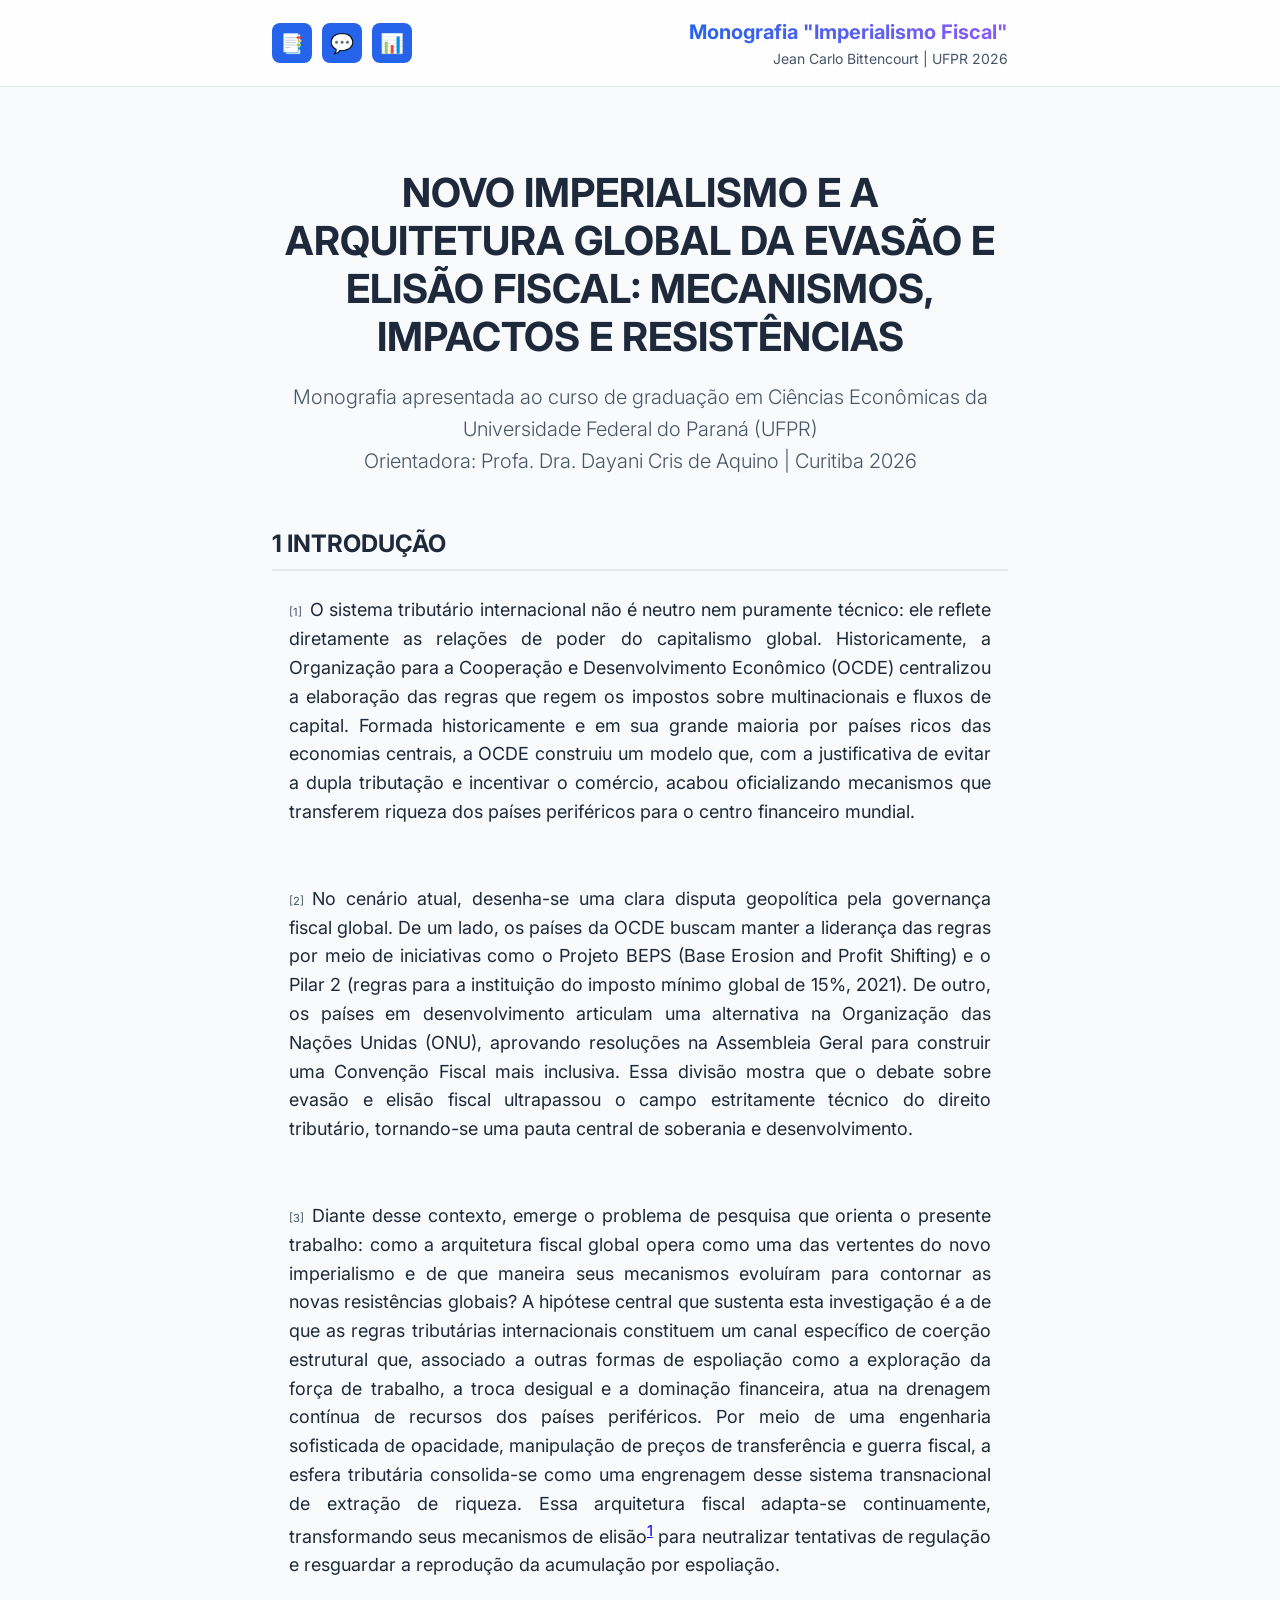
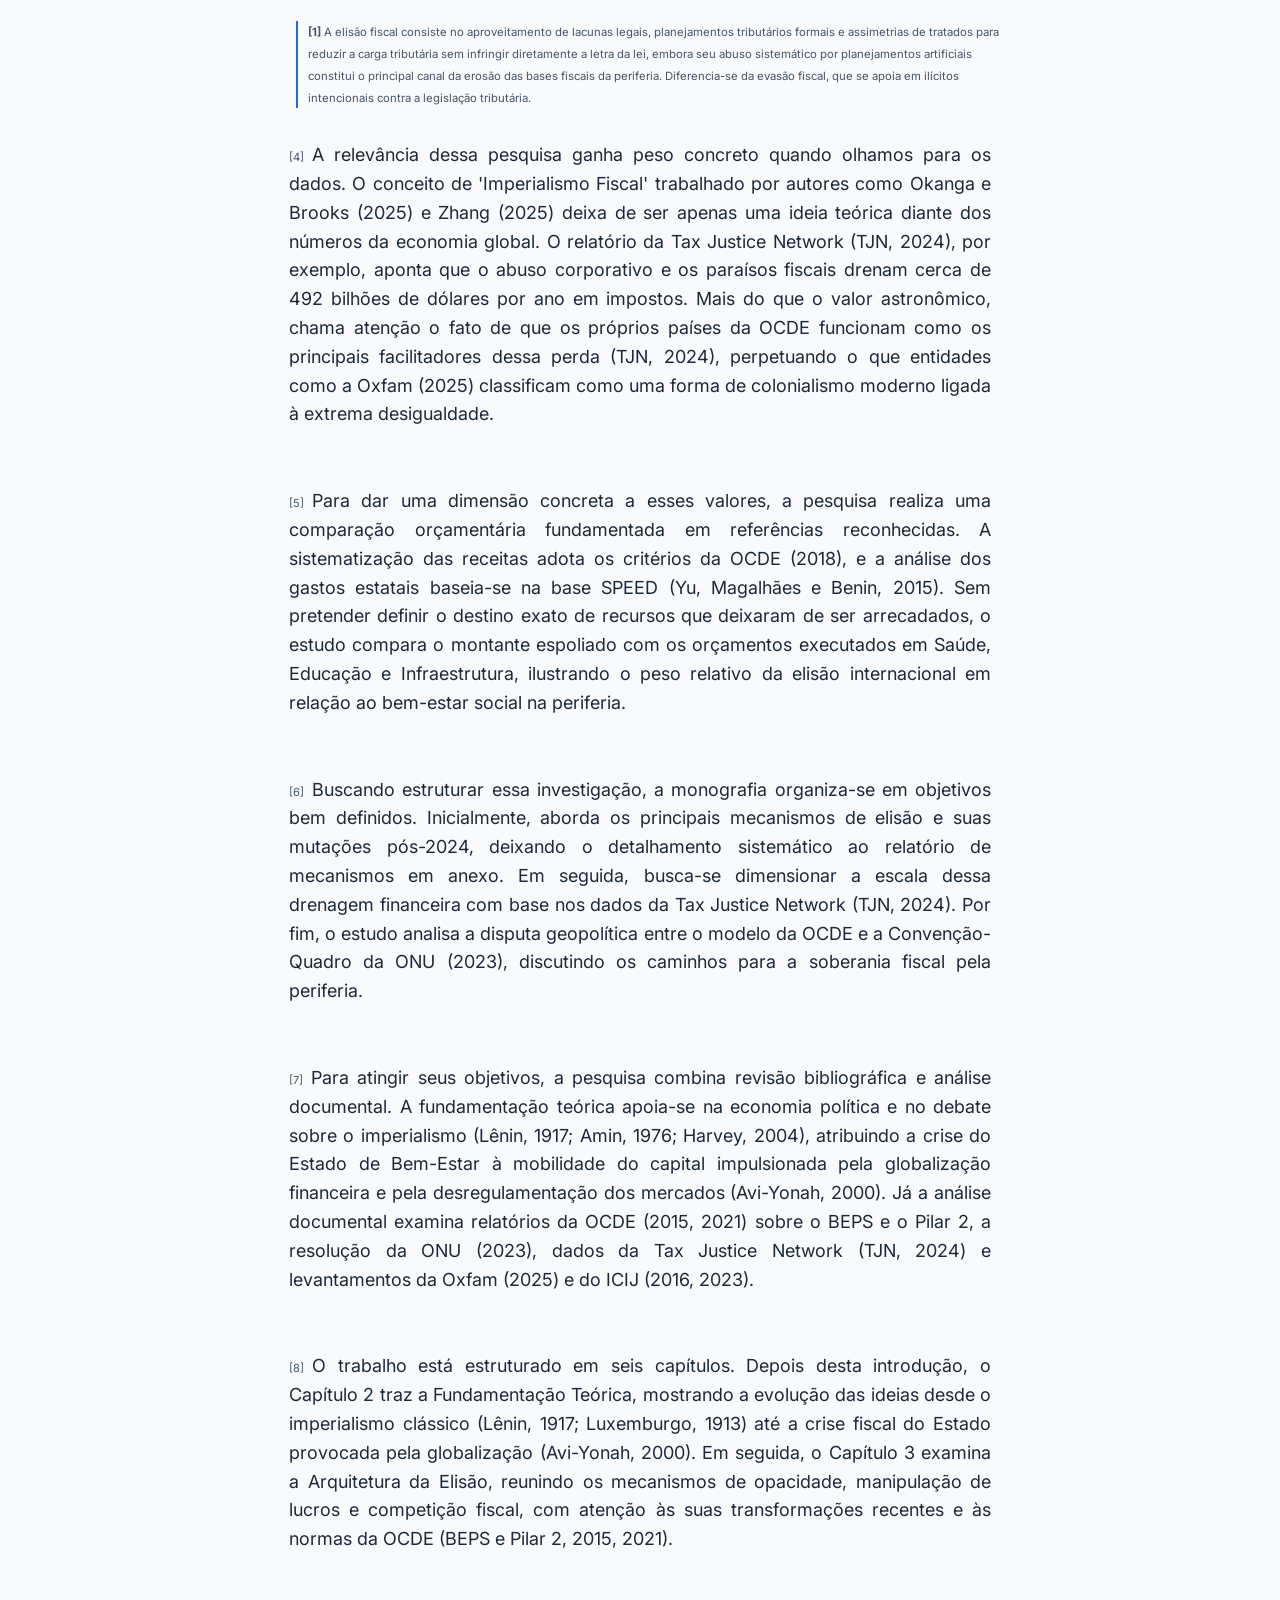
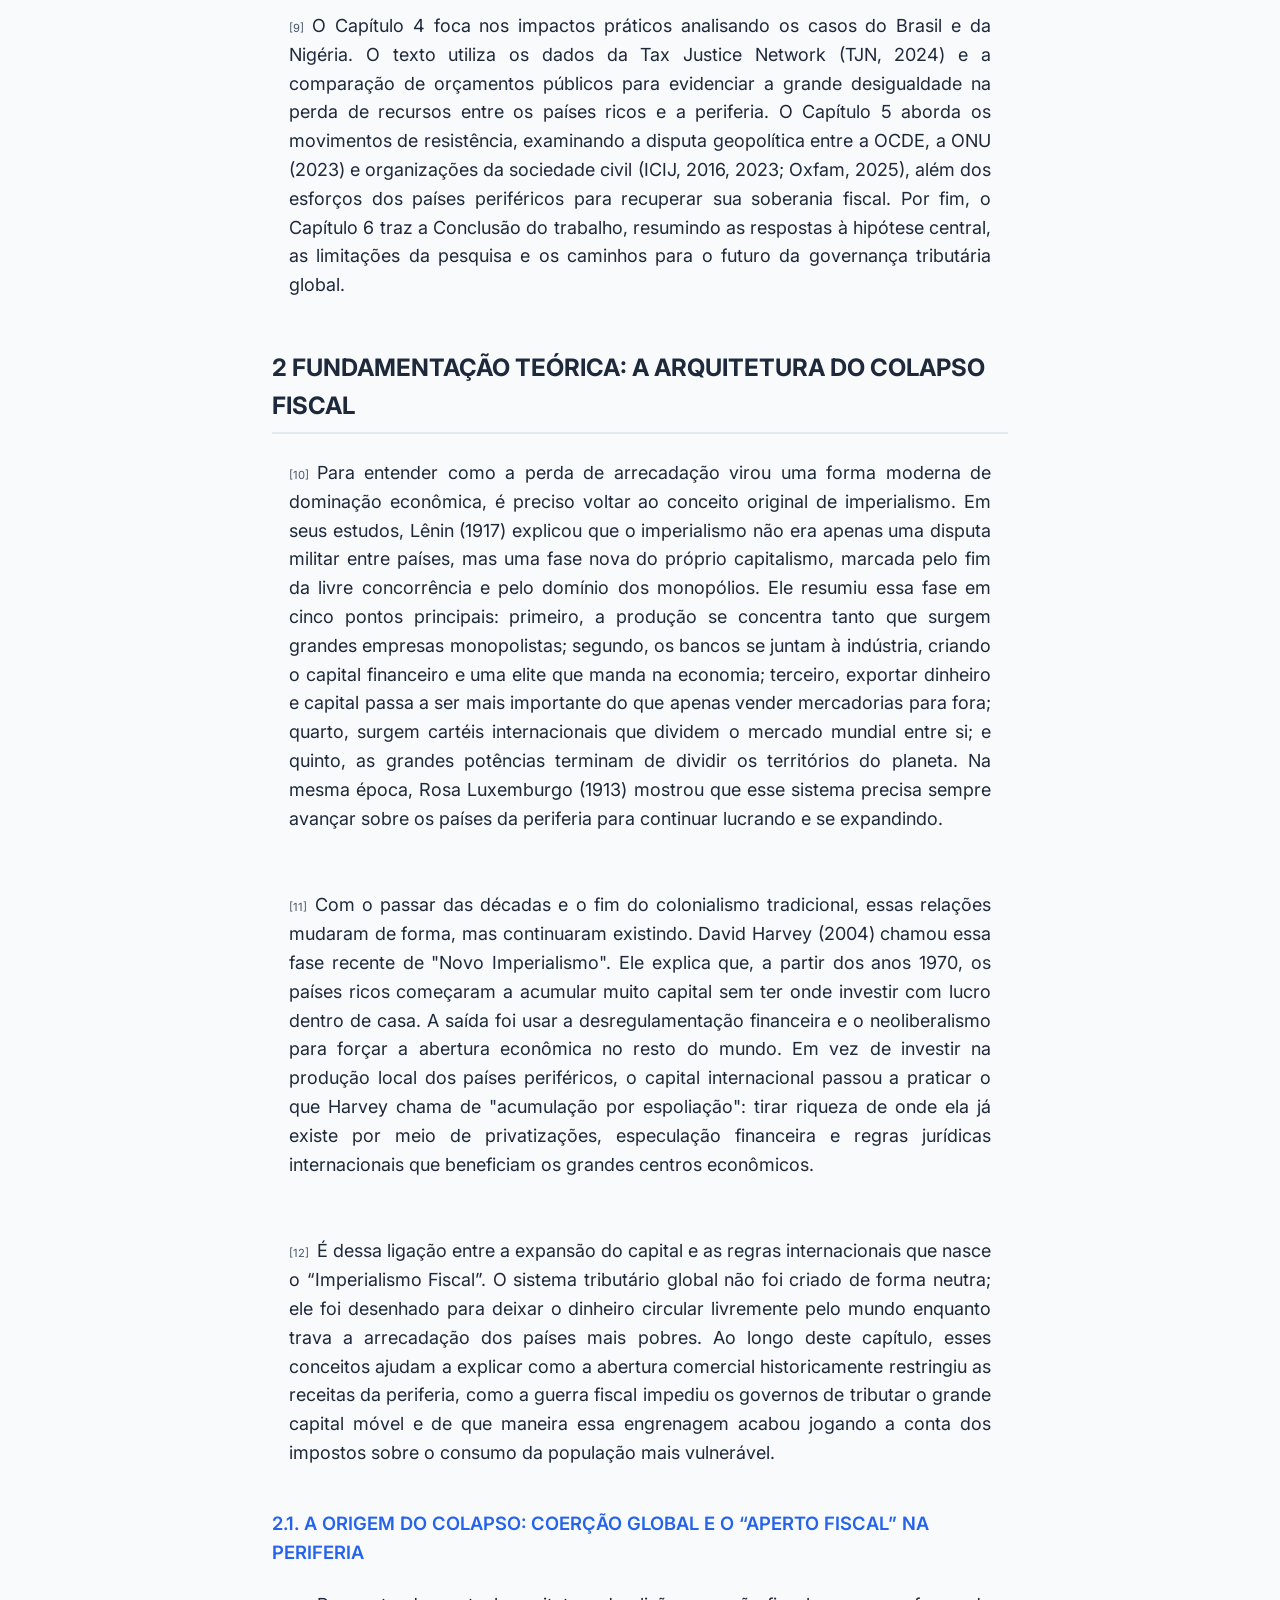
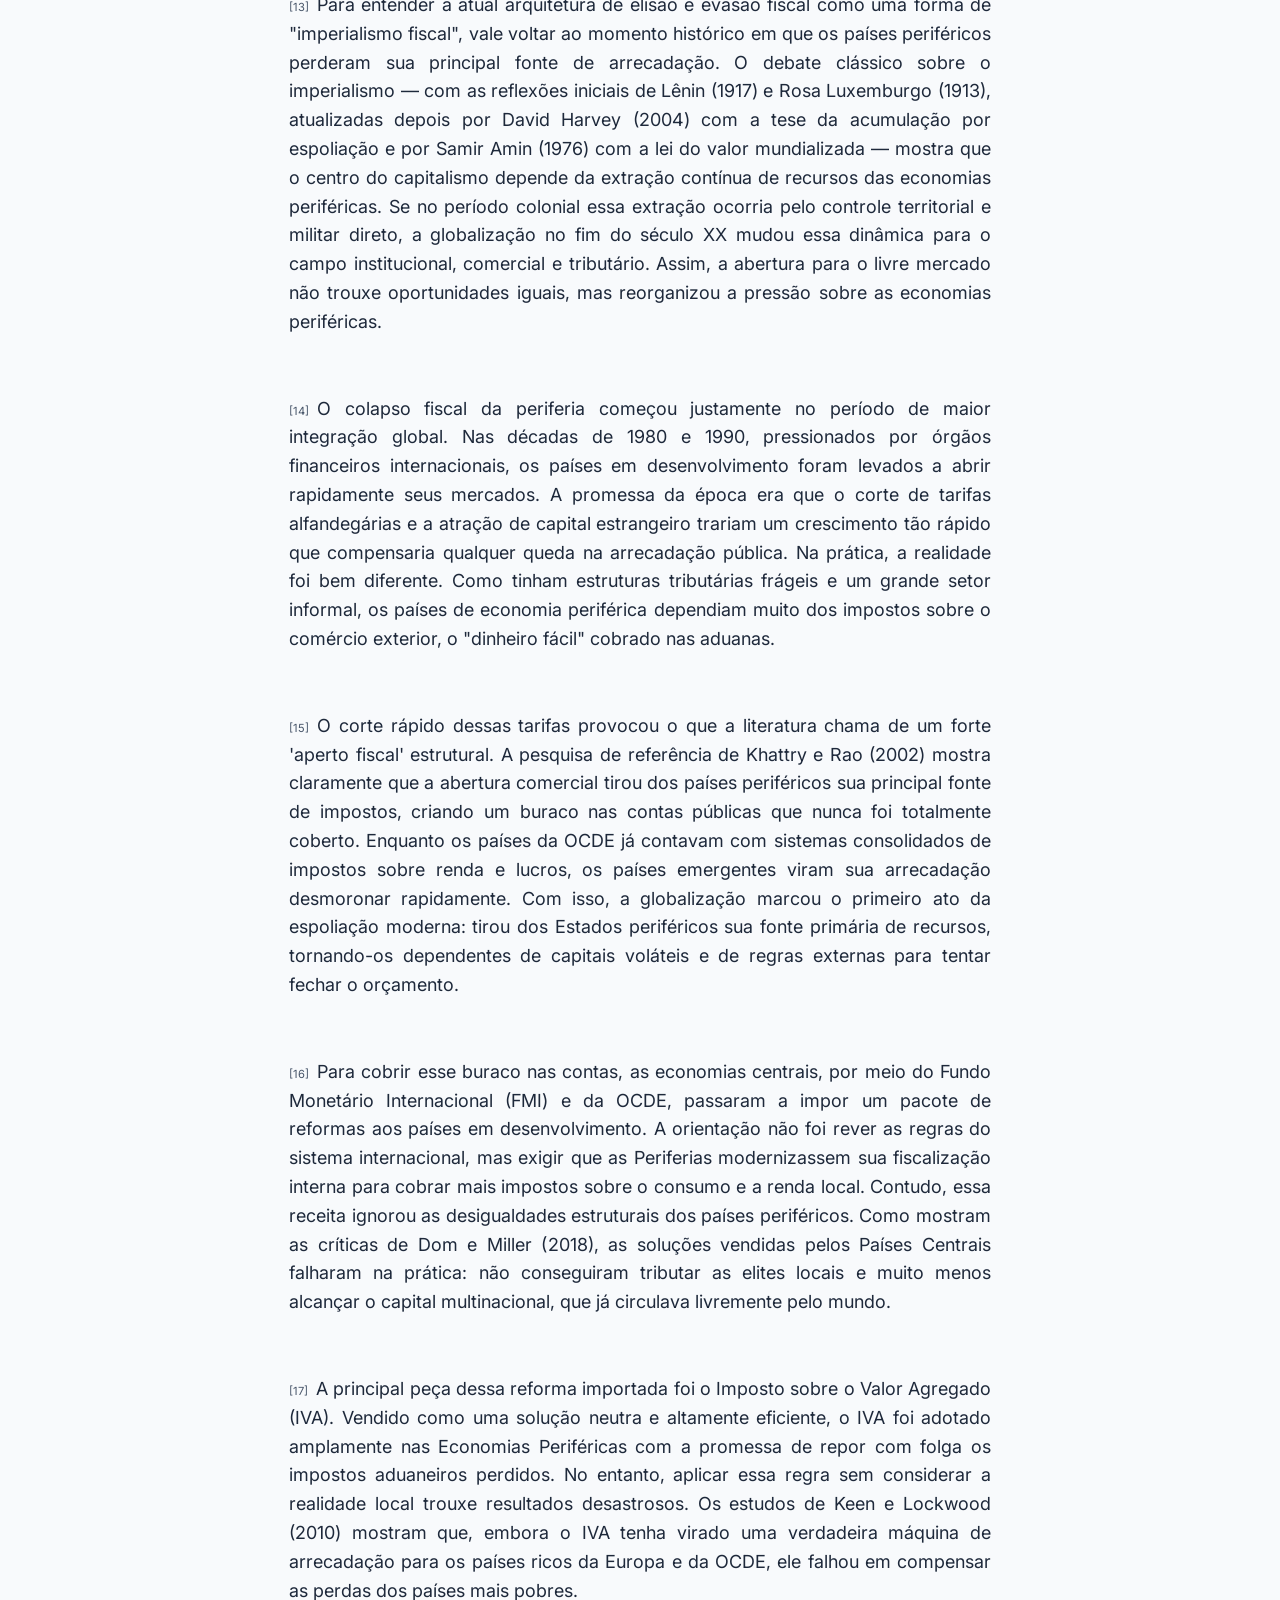
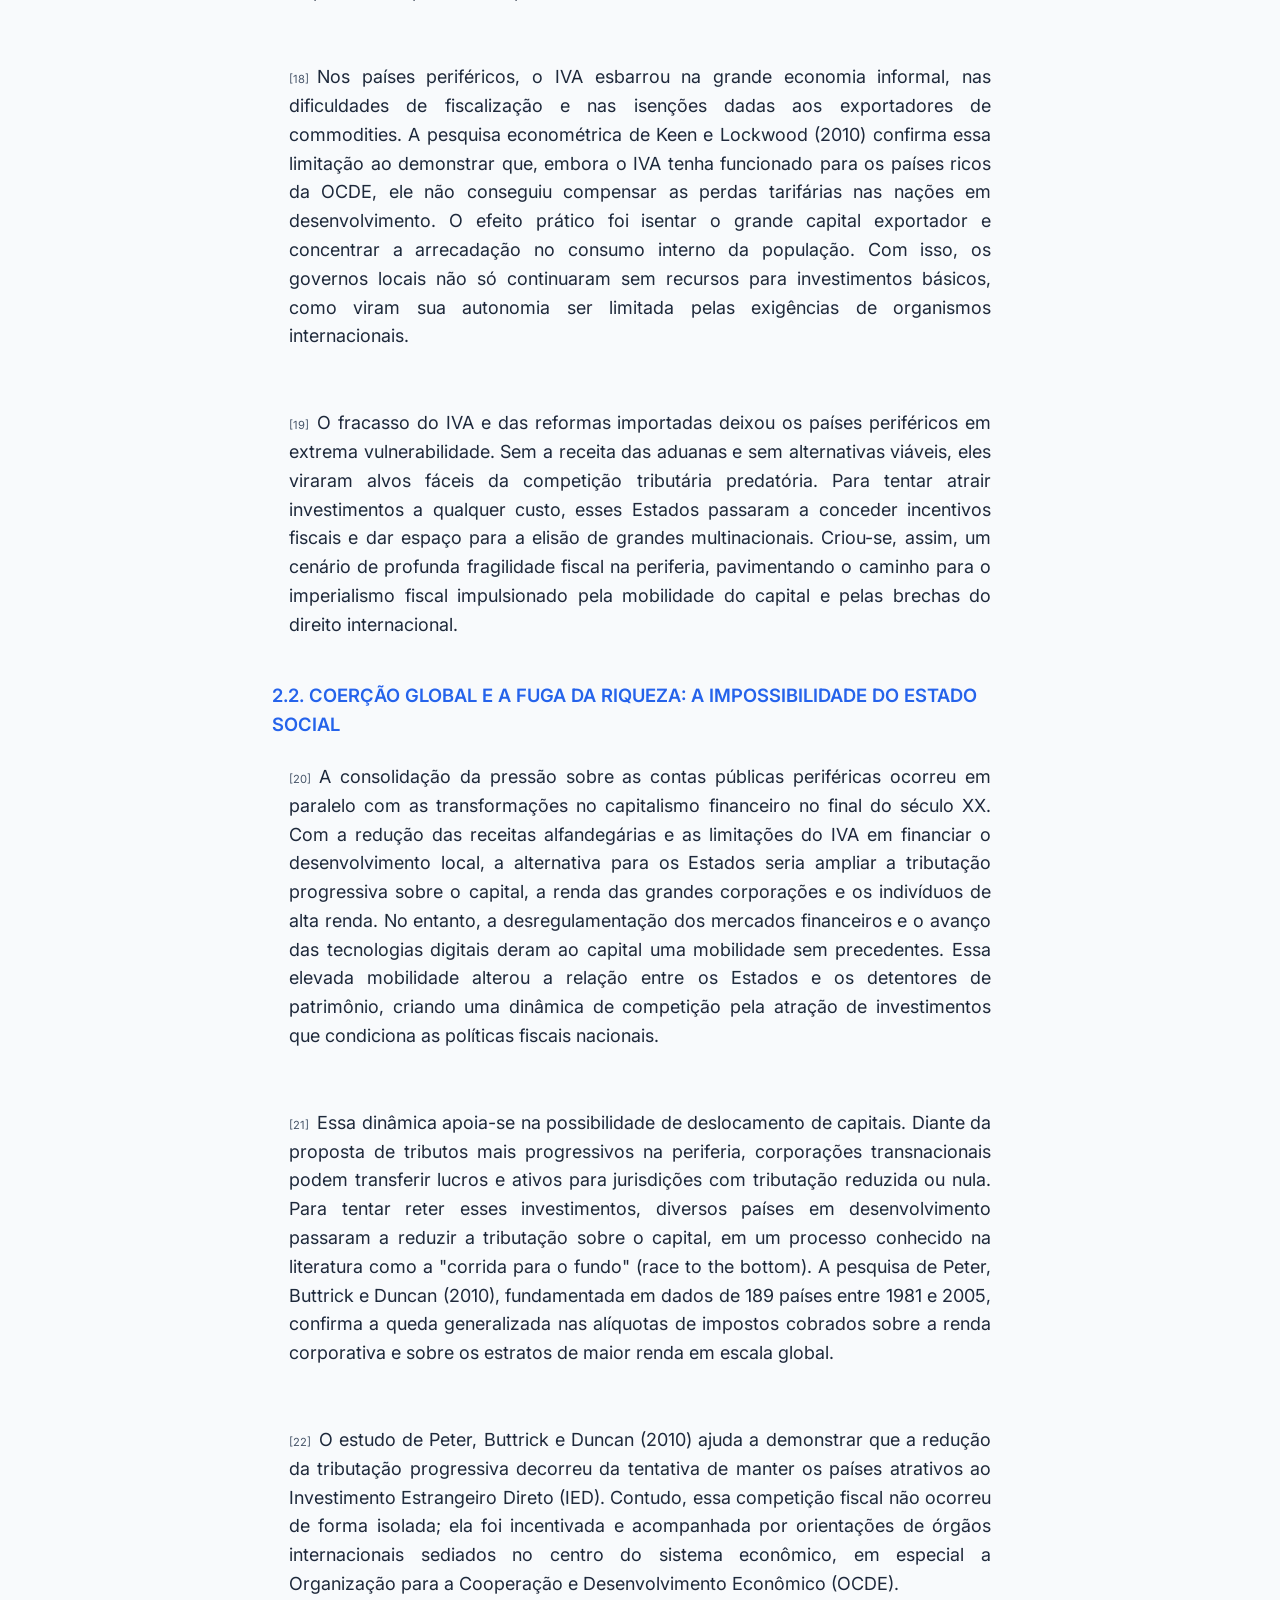
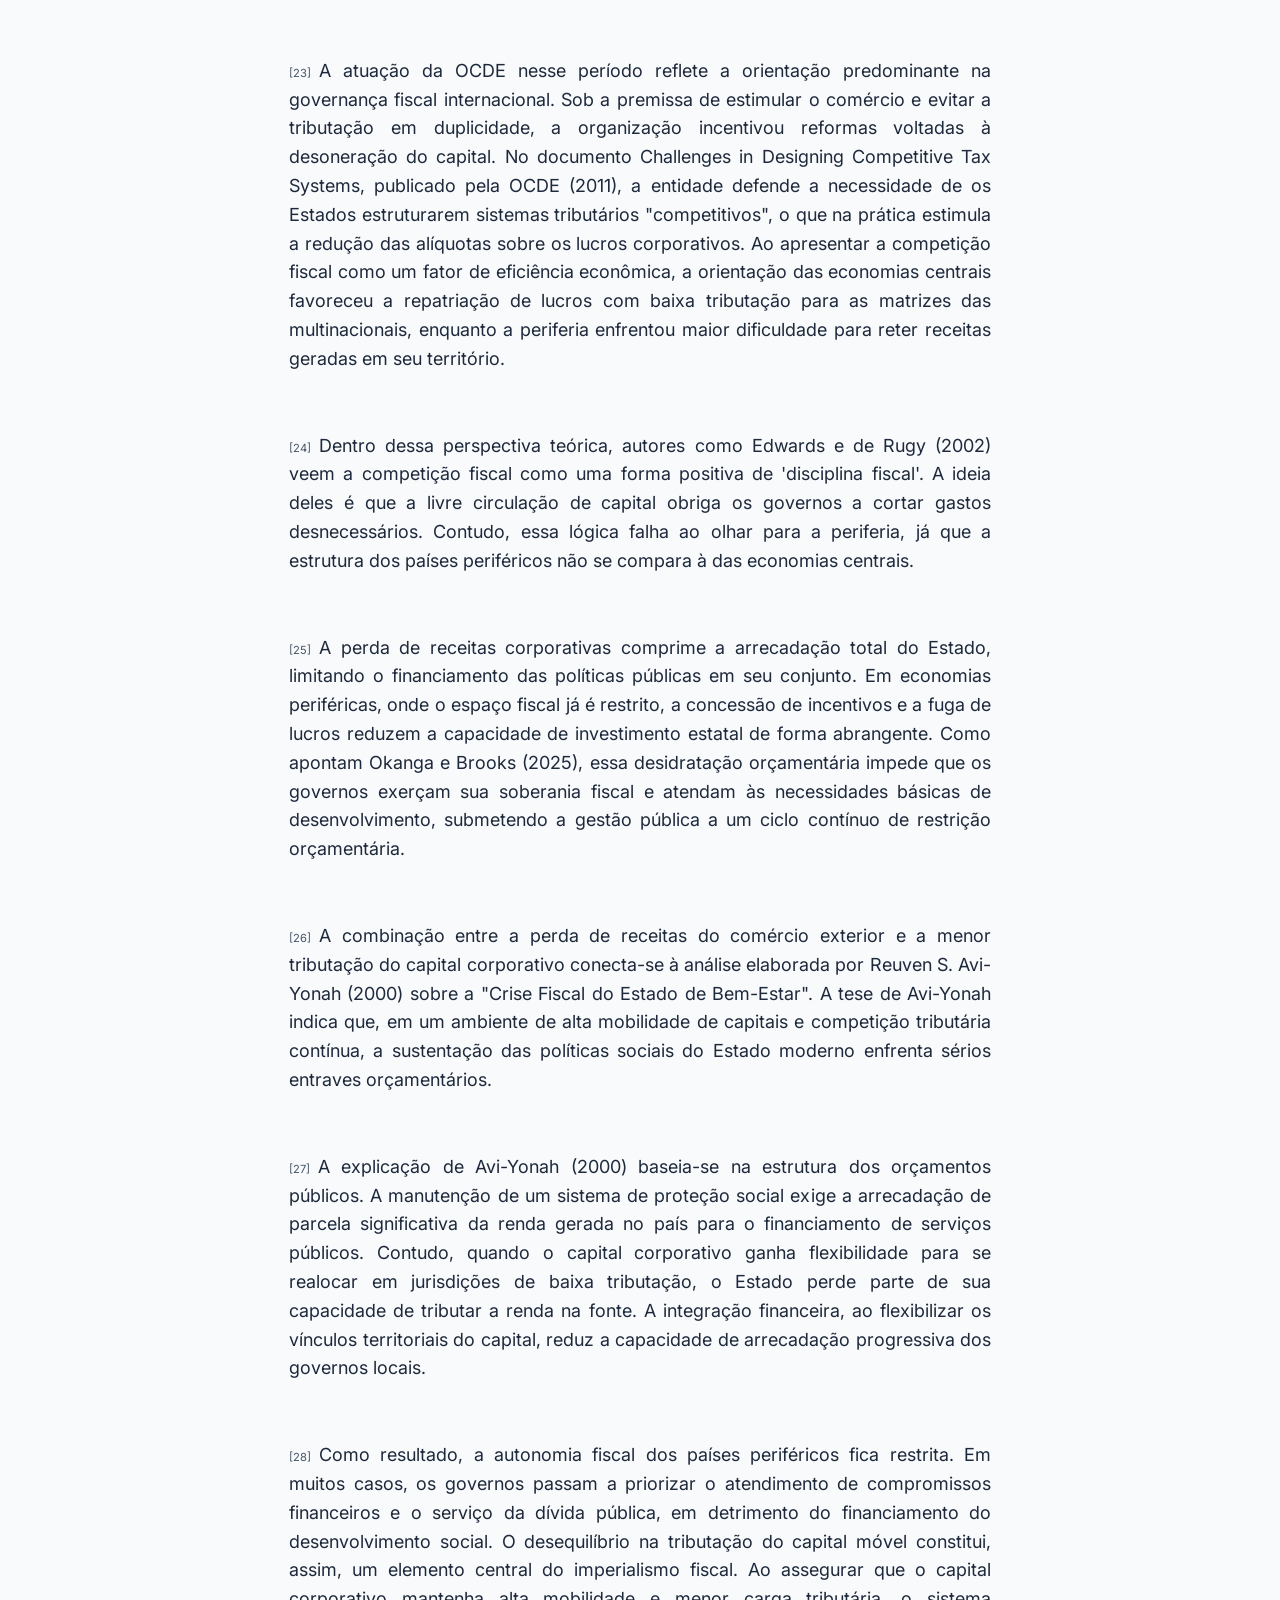
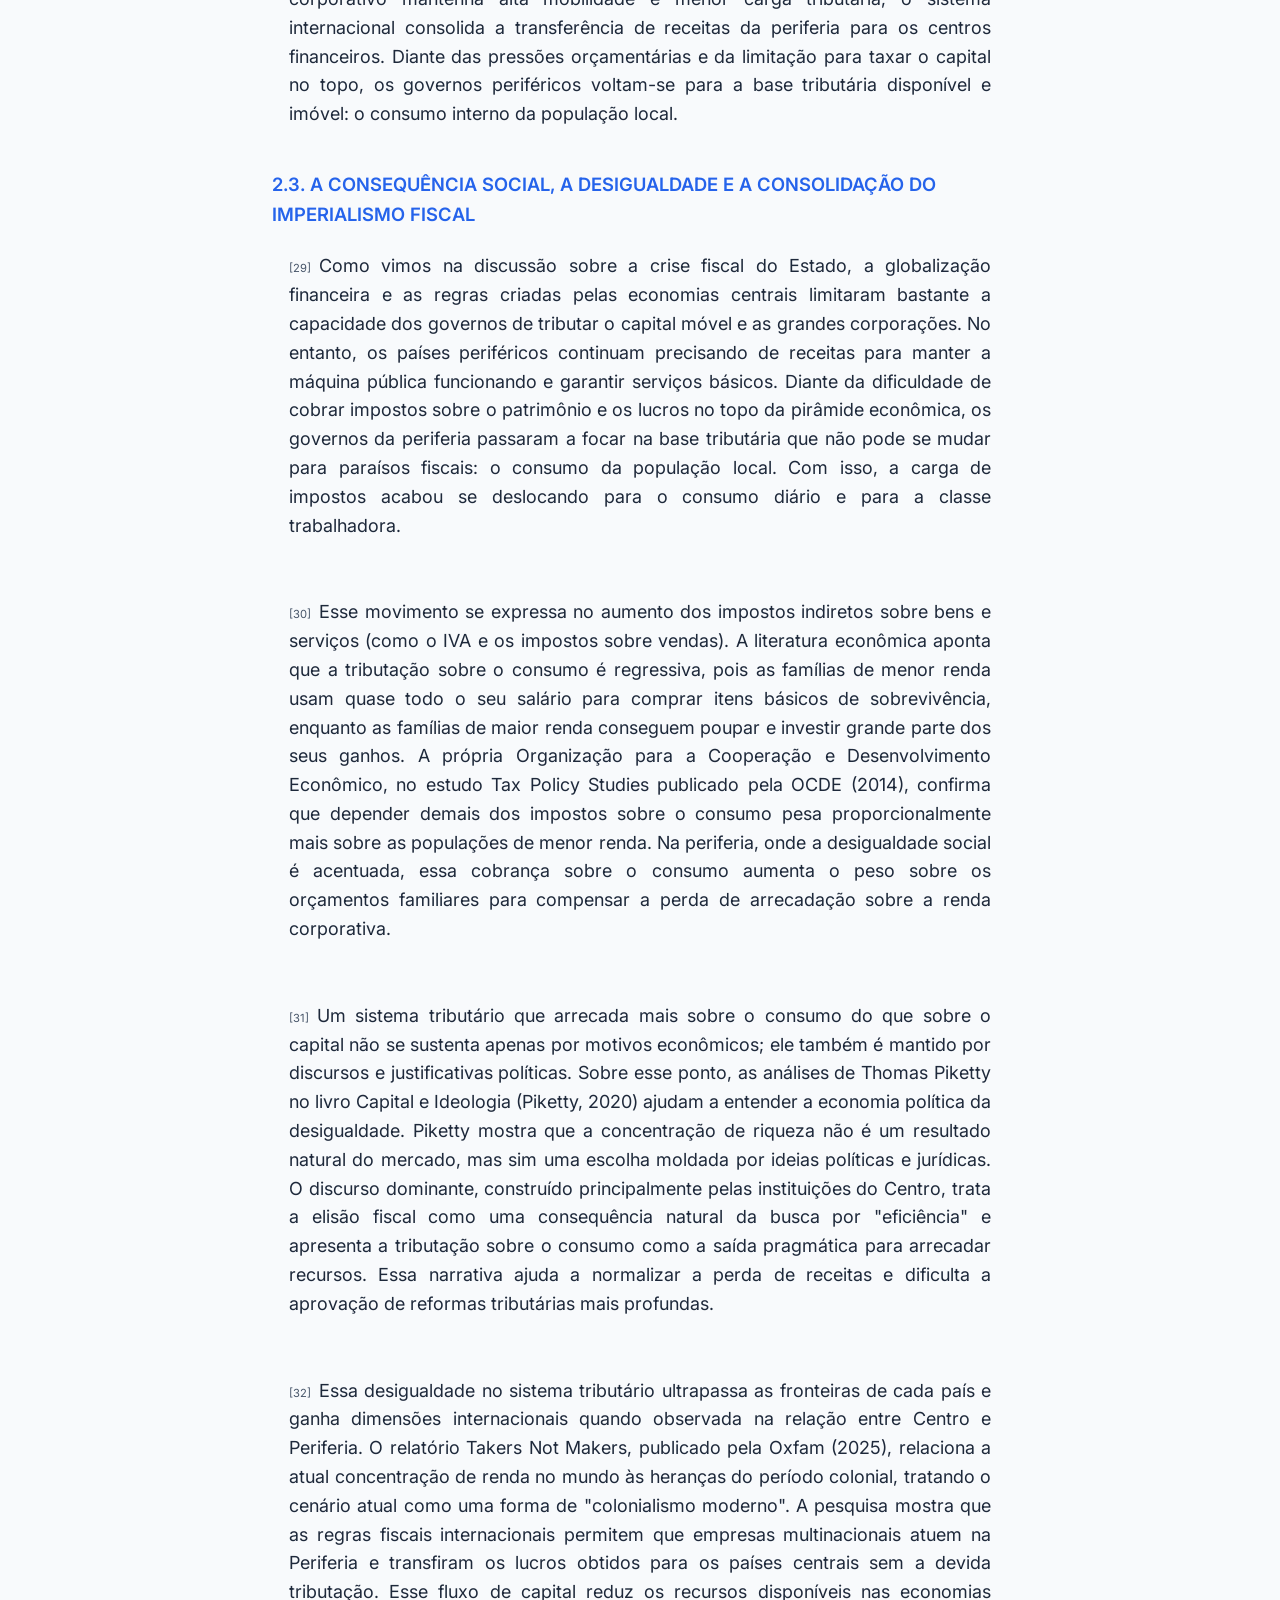
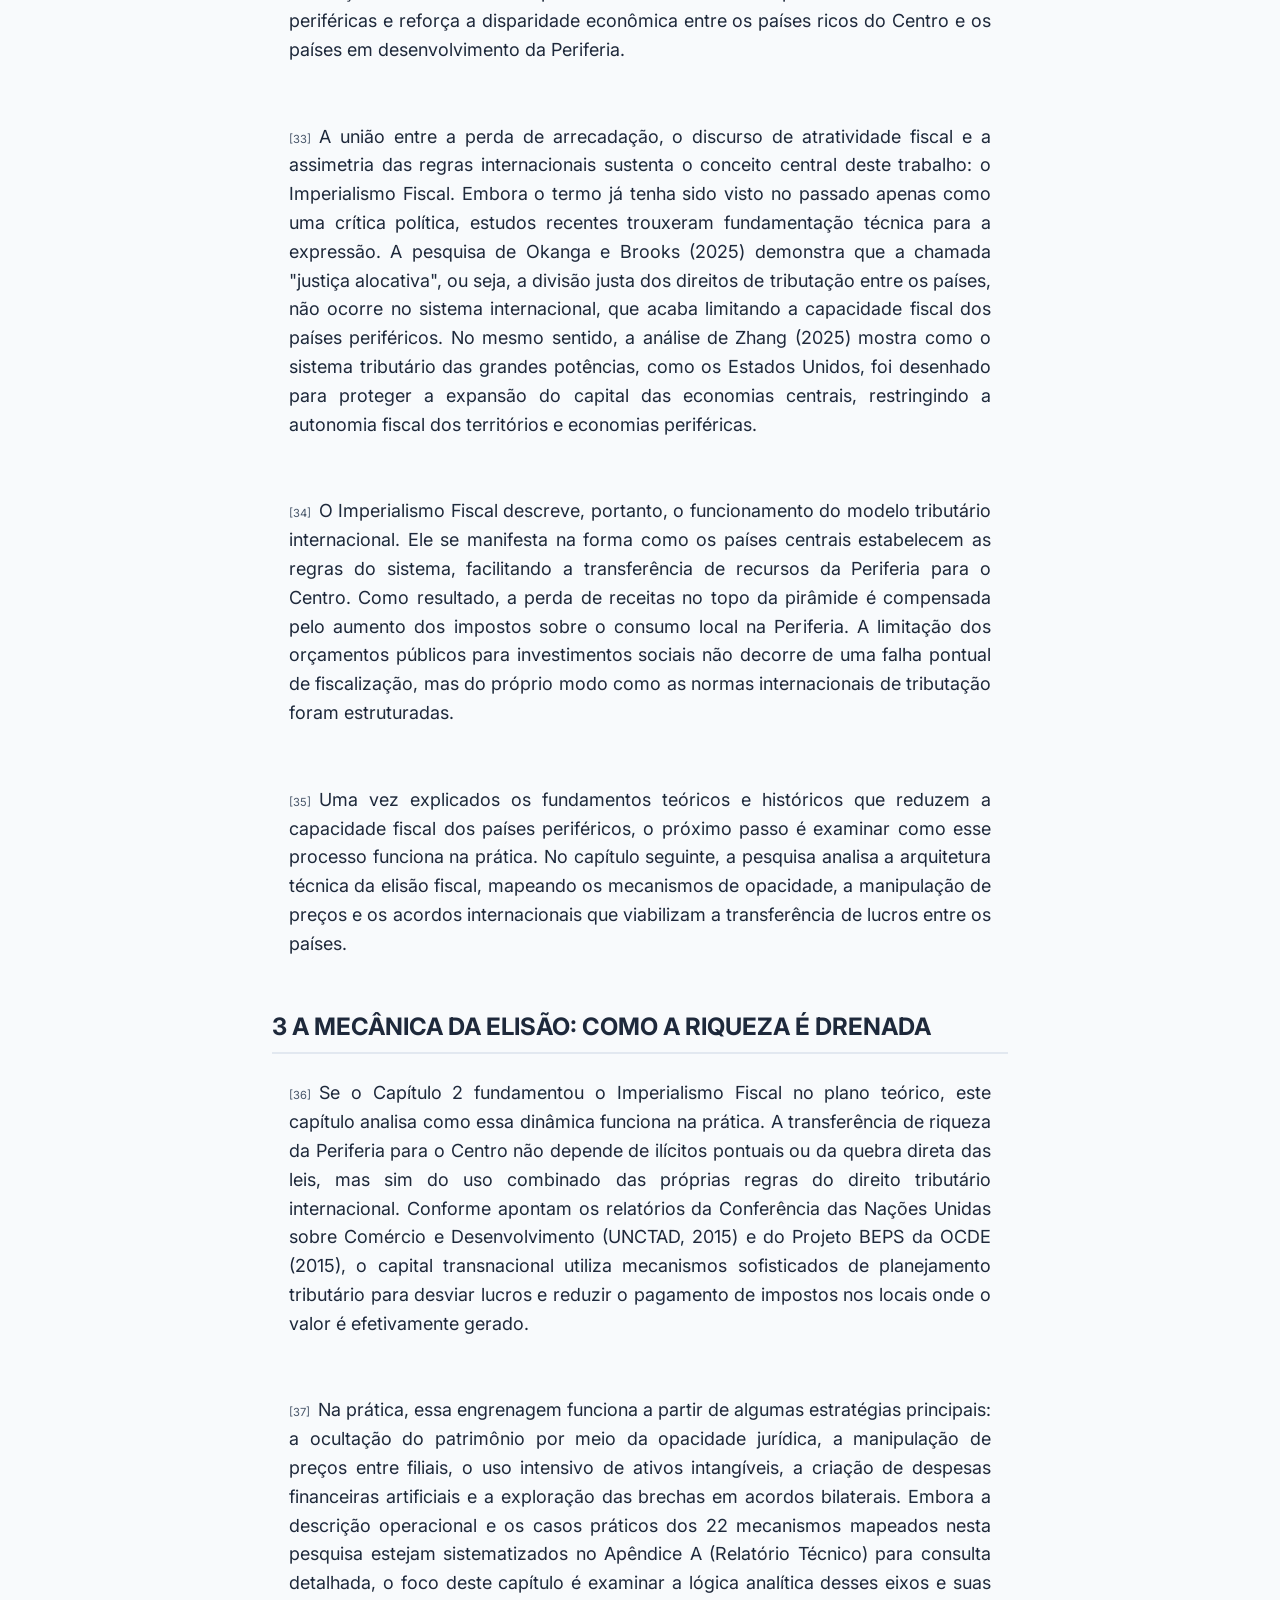
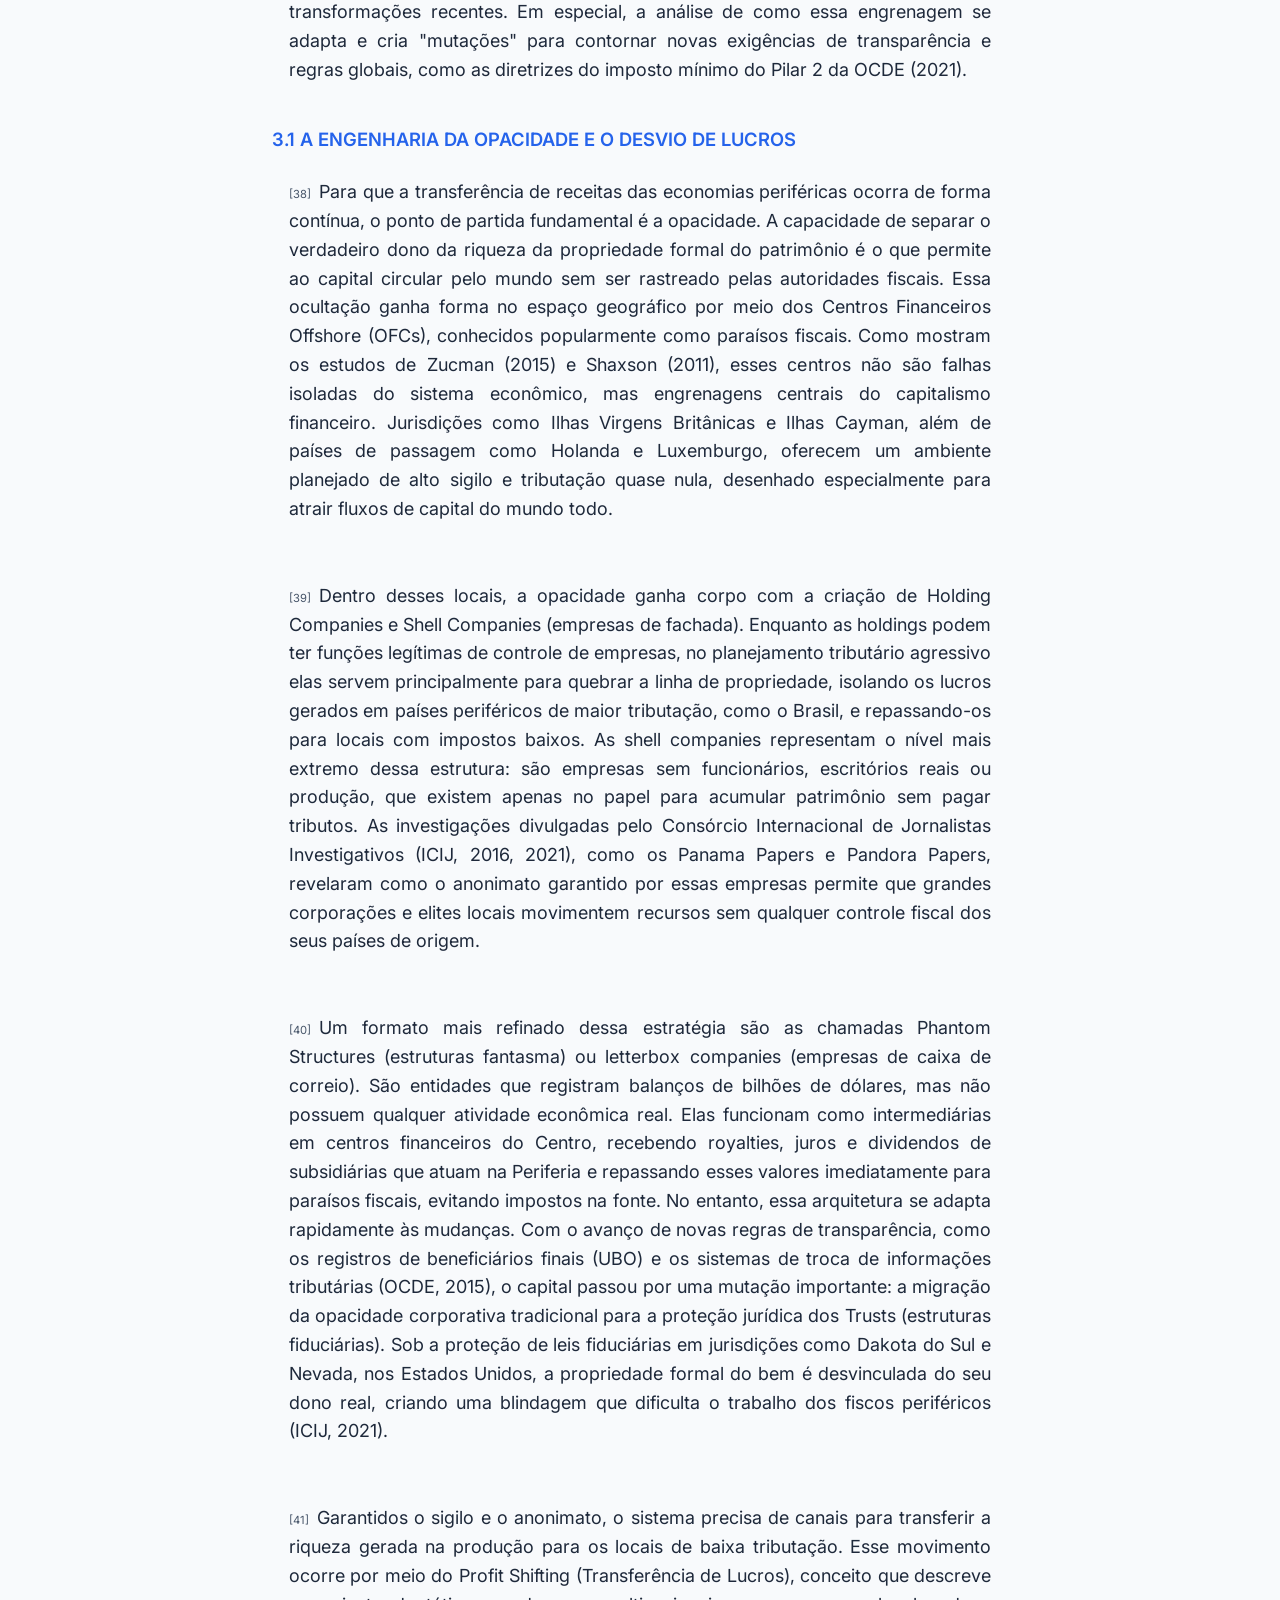
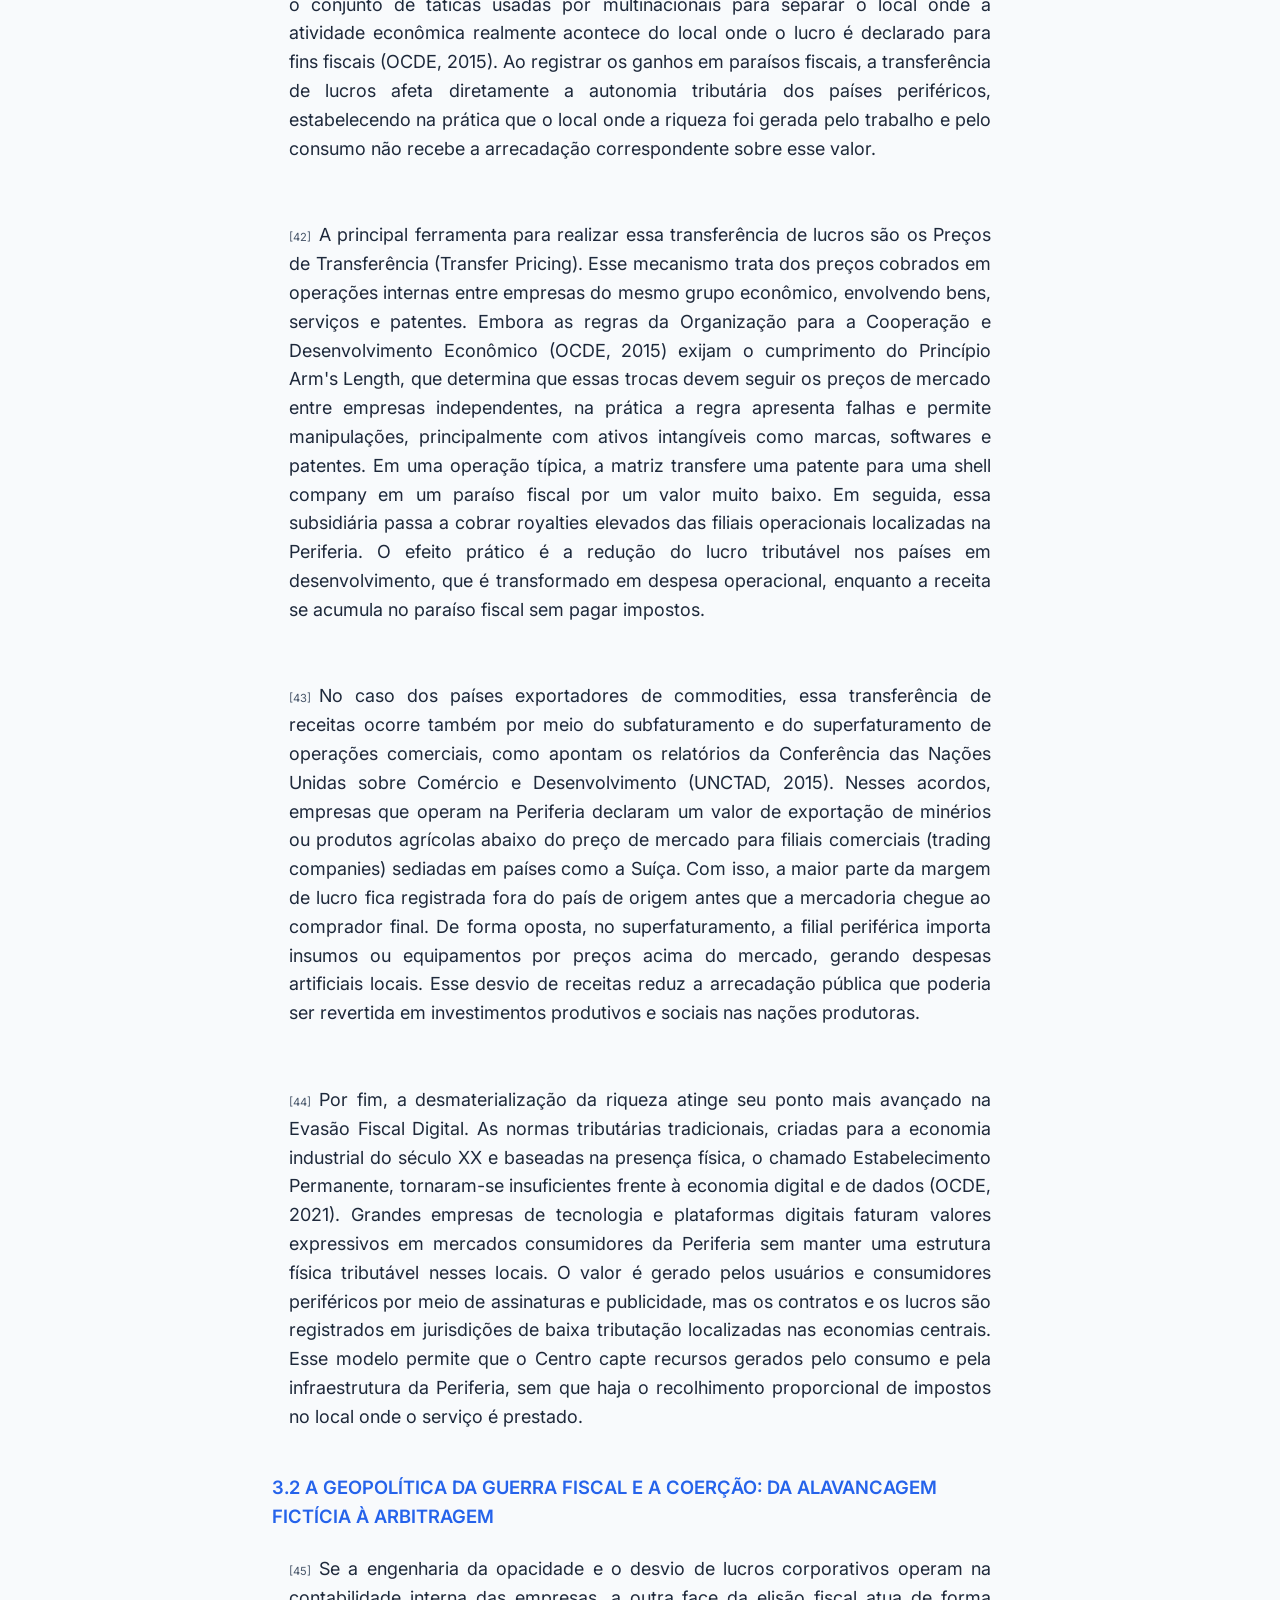
==== commit 9dc4a75c: "Atualizacao completa: cards tematicos com tooltips, esquemas visuais, apendice de mecanismos e dark " ====
--- a/index.html
+++ b/index.html
@@ -3,17 +3,19 @@
 <head>
     <meta charset="UTF-8">
     <meta name="viewport" content="width=device-width, initial-scale=1.0">
-    <title>Imperialismo Fiscal</title>
+    <title>Imperialismo Fiscal - Monografia Final</title>
     <link rel="icon" href="favicon.svg" type="image/svg+xml">
-    <link rel="stylesheet" href="style.css">
+    <link rel="stylesheet" href="style.css?v=16">
+<script>if(window.matchMedia&&window.matchMedia('(prefers-color-scheme: dark)').matches){document.documentElement.classList.add('dark-theme');}</script>
 </head>
 <body data-isreport="false">
     <div class="app-container">
         <nav class="navbar">
             <div class="nav-content" style="display: flex; align-items: center; justify-content: space-between;">
                 <div style="display: flex; gap: 10px;">
-                    <button id="btn-tree-index" class="nav-icon-btn" title="Índice">📑</button>
+                    <button id="btn-tree-index" class="nav-icon-btn" title="Índice da Monografia">📑</button>
                     <button id="btn-comments-panel" class="nav-icon-btn" title="Comentários">💬</button>
+                    <a href="relatorio.html" class="nav-icon-btn" title="Relatório de Mecanismos" style="text-decoration:none; display:flex; align-items:center; justify-content:center;">📊</a>
                 </div>
                 <div style="text-align: right;" class="navbar-titles">
                     <h1>Monografia "Imperialismo Fiscal"</h1>
@@ -23,144 +25,124 @@
         </nav>
 
         <main class="content-container">
-            
             <header class="document-header">
-                <h2>Novo Imperialismo e a Arquitetura Global da Evasão/Elisão Fiscal</h2>
-                <p class="subtitle">Mecanismos, Impactos e Resistências</p>
+                <h2>NOVO IMPERIALISMO E A ARQUITETURA GLOBAL DA EVASÃO E ELISÃO FISCAL: MECANISMOS, IMPACTOS E RESISTÊNCIAS</h2>
+                <p class="subtitle">Monografia apresentada ao curso de graduação em Ciências Econômicas da Universidade Federal do Paraná (UFPR)<br>Orientadora: Profa. Dra. Dayani Cris de Aquino | Curitiba 2026</p>
             </header>
 
             <article class="document-body">
-                
-<h3>1 INTRODUÇÃO</h3>
-<p class="paragraph-block has-ref" data-id="P1" data-ref="ref-12,ref-13,ref-14,ref-15"><span class="para-number">[1]</span>A arquitetura do sistema tributário internacional não é uma construção técnica neutra, mas sim um reflexo direto das dinâmicas de poder e das assimetrias geopolíticas que estruturam o capitalismo global. Historicamente, a formulação das regras que regem a tributação de fluxos financeiros transfronteiriços e os lucros de corporações multinacionais tem sido monopolizada pela Organização para a Cooperação e Desenvolvimento Econômico (OCDE). Ao atuar como o fórum central da governança fiscal global, a OCDE – composta majoritariamente por nações exportadoras de capital do Norte Global – consolidou um arcabouço normativo que, sob a pretexto de evitar a dupla tributação e promover o livre comércio, institucionalizou mecanismos sistêmicos de transferência de riqueza da periferia para o centro do sistema financeiro.</p>
-<p class="paragraph-block has-ref" data-id="P2" data-ref="ref-11,ref-12,ref-13,ref-14,ref-15"><span class="para-number">[2]</span>Neste cenário contemporâneo, assiste-se a uma disputa geopolítica sem precedentes pela governança fiscal. De um lado, o bloco hegemônico liderado pela OCDE tenta manter o controle da agenda regulatória através de iniciativas como o Projeto BEPS (Base Erosion and Profit Shifting) e o chamado Pilar 2. De outro lado, emerge uma resistência contra-hegemônica liderada por países em desenvolvimento, culminando na aprovação de resoluções na Assembleia Geral da Organização das Nações Unidas (ONU) para a criação de uma Convenção Fiscal inclusiva. Este racha institucional evidencia que o debate sobre evasão e elisão fiscal ultrapassou a esfera do direito tributário estrito, tornando-se uma questão central de soberania e de combate à espoliação estrutural.</p>
-<p class="paragraph-block no-ref" data-id="P3"><span class="para-number">[3]</span>Diante desse contexto, emerge o problema de pesquisa que orienta o presente trabalho: Como a arquitetura fiscal global funciona como &quot;imperialismo fiscal&quot; e como os seus mecanismos estão a evoluir (mutar) para contornar as novas resistências globais?. A hipótese central que sustenta esta investigação é a de que as regras tributárias internacionais operam como uma ferramenta de coerção estrutural, drenando recursos vitais dos países periféricos através de uma engenharia sofisticada de opacidade, manipulação de preços e guerra fiscal. Longe de ser um sistema estático, essa arquitetura demonstra uma capacidade adaptativa contínua, onde os mecanismos de elisão sofrem mutações constantes para neutralizar as tentativas de regulação e manter o status quo da extração de valor.</p>
-<p class="paragraph-block has-ref" data-id="P4" data-ref="ref-22,ref-12,ref-13,ref-14,ref-15"><span class="para-number">[4]</span>A gravidade deste problema de pesquisa é amparada pela quantificação material da espoliação. O conceito de &quot;Imperialismo Fiscal&quot; – validado academicamente por autores recentes como Okanga e Brooks (2025) e Zhang (2025) – deixa de ser uma abstração teórica quando confrontado com os dados macroeconômicos. Relatórios recentes, com destaque para o State of Tax Justice 2024, apontam perdas anuais na ordem de 492 bilhões de dólares em receitas fiscais globalmente, decorrentes do abuso fiscal corporativo e do uso de paraísos fiscais. Mais sintomático do que o montante é a identificação de que o bloco de países atrelados à OCDE atua como o principal eixo facilitador dessa drenagem de recursos , perpetuando o que a literatura contemporânea começa a classificar como uma herança de colonialismo moderno atrelado à desigualdade extrema.</p>
-<p class="paragraph-block has-ref" data-id="P5" data-ref="ref-11,ref-12,ref-13,ref-14,ref-15"><span class="para-number">[5]</span>Para investigar esta dinâmica, a presente monografia estabelece os seguintes objetivos: primeiramente, busca-se mapear e categorizar os mecanismos centrais de elisão fiscal que compõem a atual arquitetura extrativista. Em segundo lugar, o trabalho visa analisar as &quot;mutações&quot; recentes desses mecanismos (pós-2024), demonstrando como o capital móvel se adapta às novas normas de transparência. Como terceiro objetivo, pretende-se quantificar os impactos dessa drenagem (ancorados nos US$ 492 bilhões apontados pela TJN) como prova empírica da espoliação estrutural. Por fim, busca-se avaliar a disputa e a resistência em curso entre a OCDE e o projeto de Convenção da ONU, determinando os limites e as possibilidades de retomada da soberania fiscal pela periferia.</p>
-<p class="paragraph-block has-ref" data-id="P6" data-ref="ref-11,ref-12,ref-13,ref-14,ref-15"><span class="para-number">[6]</span>A fim de alcançar os objetivos propostos, a pesquisa adota uma metodologia baseada em pesquisa bibliográfica e análise documental. O referencial teórico mobiliza a economia política da desigualdade e o debate sobre o imperialismo, partindo do colapso do Estado de Bem-Estar frente à mobilidade do capital. A análise documental debruça-se sobre os relatórios técnicos da OCDE (Projeto BEPS), resoluções da ONU, dados da Tax Justice Network (TJN) e relatórios de organizações da sociedade civil, como Oxfam e o Consórcio Internacional de Jornalistas Investigativos (ICIJ).</p>
-<p class="paragraph-block has-ref" data-id="P7" data-ref="ref-12,ref-13,ref-14,ref-15"><span class="para-number">[7]</span>O rigor técnico da pesquisa ganha contornos práticos no momento da verificação dos impactos. A validação técnica da comparação de dados fiscais e orçamentários internacionais será estritamente fundamentada nos parâmetros metodológicos estabelecidos pela OCDE (2018) para bases de dados de receitas globais e no manual de usuários da base SPEED (Statistics on Public Expenditures for Economic Development), de autoria de Yu, Magalhaes e Benin. A utilização do manual SPEED permite uma definição rigorosa e objetiva de &quot;Desenvolvimento&quot;, fundamentada especificamente no rastreamento e na métrica dos gastos públicos estatais em Saúde, Educação e Infraestrutura, possibilitando demonstrar matematicamente como a elisão internacional subtrai capacidades reais de investimento no Sul Global.</p>
-<p class="paragraph-block no-ref" data-id="P8"><span class="para-number">[8]</span>Para a apresentação coerente dos argumentos, a estrutura do trabalho encontra-se dividida em seis capítulos. Após esta Introdução, o Capítulo 2 estabelece a Fundamentação Teórica, traçando a genealogia que vai do imperialismo clássico até a atual crise fiscal do Estado e a regressividade imposta pela globalização. O Capítulo 3 dedica-se a dissecar a Arquitetura da Elisão, agrupando os mecanismos técnicos de engenharia da opacidade, manipulação de lucros e a geopolítica da guerra fiscal, com atenção especial às suas mutações recentes.</p>
-<p class="paragraph-block has-ref" data-id="P9" data-ref="ref-22,ref-12,ref-13,ref-14,ref-15"><span class="para-number">[9]</span>O Capítulo 4 avança para a comprovação material, apresentando os Impactos e as evidências práticas, utilizando o benchmark de desigualdade de gastos públicos e os dados do State of Tax Justice para demonstrar a assimetria entre as nações centrais e a periferia no tocante à perda de recursos. O Capítulo 5 analisa as Resistências, detalhando a frente de batalha institucional e geopolítica entre o bloco da OCDE, as Nações Unidas, a sociedade civil e as tentativas de retomada da soberania. Por fim, o Capítulo 6 apresenta a Conclusão do estudo, sintetizando a comprovação da tese e apontando as limitações e a agenda futura para a governança tributária global.</p>
-
-<h3>2 Fundamentação Teórica: A Arquitetura do Colapso Fiscal</h3>
-
-<h3>2.1. A Origem do Colapso: Coerção Global e o &quot;Aperto Fiscal&quot; na Periferia</h3>
-<p class="paragraph-block has-ref" data-id="P10" data-ref="ref-1,ref-5"><span class="para-number">[10]</span>Para compreender a atual arquitetura global de elisão e evasão fiscal como uma manifestação contemporânea de um &quot;imperialismo fiscal&quot;, faz-se necessário, primeiramente, retroceder ao momento histórico em que os Estados periféricos perderam a sua principal âncora de arrecadação soberana. O debate clássico sobre o imperialismo, estruturado pelas reflexões pioneiras de Lênin e Rosa Luxemburgo, e atualizado pela teoria de acumulação por espoliação de David Harvey e pela lei do valor mundializada de Samir Amin, estabelece que o centro do sistema capitalista depende de mecanismos contínuos de extração de excedentes das economias periféricas. Se no passado colonial essa extração operava majoritariamente via controle territorial direto e força militar, a consolidação da globalização nas últimas décadas do século XX transmutou essa dinâmica para o campo institucional, comercial e, sobretudo, tributário. A transição para o chamado livre mercado global não representou um nivelamento de oportunidades, mas sim a reconfiguração da coerção estrutural sobre o Sul Global.</p>
-<p class="paragraph-block no-ref" data-id="P11"><span class="para-number">[11]</span>O ponto de partida do colapso fiscal da periferia coincide paradoxalmente com o período de maior integração global. Durante as décadas de 1980 e 1990, sob forte pressão de instituições financeiras multilaterais, os países em desenvolvimento foram compelidos a adotar agendas rigorosas de liberalização comercial. A narrativa hegemônica da época postulava que a redução drástica de tarifas alfandegárias e a abertura de fronteiras ao capital estrangeiro gerariam um crescimento econômico acelerado, capaz de compensar qualquer perda imediata de receita estatal. No entanto, a realidade orçamentária dos países em desenvolvimento divergiu severamente dessa promessa teórica. Historicamente, devido à fragilidade das suas administrações tributárias internas e à presença de amplos setores informais, as nações do Sul Global dependiam diretamente dos impostos sobre o comércio internacional – o chamado &quot;dinheiro fácil&quot; arrecadado nas aduanas.</p>
-<p class="paragraph-block has-ref" data-id="P12" data-ref="ref-12,ref-13,ref-14,ref-15"><span class="para-number">[12]</span>A eliminação abrupta dessas barreiras tarifárias gerou o que a literatura especializada define como um severo &quot;aperto fiscal&quot; estrutural. A pesquisa seminal de Khattry e Rao evidencia de forma categórica que a abertura comercial imposta pela globalização retirou a principal fonte de receita dos países periféricos, gerando um déficit que nunca foi integralmente recuperado. Diferentemente dos países centrais da OCDE, que já possuíam sistemas sofisticados de tributação sobre a renda e o lucro de seus cidadãos e corporações, as economias periféricas viram as suas bases de arrecadação ruírem da noite para o dia. A globalização, portanto, coperou o primeiro ato de espoliação moderna: privou o Estado periférico de sua capacidade primária de financiamento, tornando-o dependente de fluxos de capitais voláteis e de novas diretrizes internacionais para tentar equilibrar suas contas públicas.</p>
-<p class="paragraph-block has-ref" data-id="P13" data-ref="ref-12,ref-13,ref-14,ref-15"><span class="para-number">[13]</span>Diante do buraco orçamentário provocado pela liberalização comercial, o Norte Global – representado pelo Fundo Monetário Internacional (FMI) e pela OCDE – passou a ditar o receituário de reformas para os países em desenvolvimento. A solução imposta não foi a de repensar a arquitetura global, mas sim a exigência de que os países do Sul modernizassem rapidamente suas administrações fiscais internas para taxar o consumo e a renda local. No entanto, essas recomendações institucionais ignoraram solenemente as profundas assimetrias econômicas e estruturais da periferia. Como apontam as análises críticas de Dom e Miller, as soluções técnicas vendidas pelo Norte falharam sistematicamente na prática em recuperar a receita perdida pelas nações em desenvolvimento. As chamadas &quot;modernizações&quot; administrativas não foram capazes de capturar a riqueza das elites locais, muito menos de tributar o capital transnacional que começava a operar de forma fluidamente desterritorializada.</p>
-<p class="paragraph-block has-ref" data-id="P14" data-ref="ref-12,ref-13,ref-14,ref-15"><span class="para-number">[14]</span>O principal pilar dessa falsa solução tributária exportada pelo Centro para a Periferia foi o Imposto sobre o Valor Agregado (IVA). Apresentado como um milagre de eficiência econômica e neutralidade, o IVA foi introduzido massivamente no Sul Global sob a justificativa de que seria capaz de repor as receitas aduaneiras perdidas de forma ampla e segura. Contudo, a aplicação cega dessa política demonstrou-se desastrosa no contexto do subdesenvolvimento. Os estudos aprofundados de Keen e Lockwood desconstroem o mito da eficiência universal do IVA, demonstrando que, embora este imposto tenha funcionado como uma verdadeira &quot;máquina de dinheiro&quot; para os países ricos da Europa e da OCDE, ele falhou miseravelmente em compensar as perdas tarifárias comerciais nos países pobres.</p>
-<p class="paragraph-block no-ref" data-id="P15"><span class="para-number">[15]</span>Na periferia, a implementação do IVA esbarrou na imensa economia informal, na incapacidade de fiscalização e na isenção sistêmica concedida aos setores exportadores de commodities, beneficiando o grande capital corporativo enquanto onera as transações internas. O resultado prático desse receituário de reformas importadas foi a agudização da crise. Os Estados periféricos não apenas deixaram de arrecadar o necessário para manter suas obrigações básicas de desenvolvimento, como também viram a sua pouca margem de manobra soberana ser ditada pelas métricas de instituições financeiras internacionais.</p>
-<p class="paragraph-block no-ref" data-id="P16"><span class="para-number">[16]</span>A falha do IVA e a ilusão da modernização institucional cimentaram um terreno de vulnerabilidade extrema. Ao serem despojados de sua arrecadação primária e não encontrarem substitutos viáveis recomendados pela ortodoxia econômica, os países do Sul Global tornaram-se presas fáceis para o próximo estágio da arquitetura espoliativa: a competição tributária predatória. Sem o &quot;dinheiro fácil&quot; das aduanas, o Estado periférico foi obrigado a entrar em um leilão global desesperado para atrair capital, oferecendo renúncias fiscais e abrindo as portas para os mecanismos de elisão operados pelas corporações multinacionais. Estabeleceu-se, assim, a base estrutural para o colapso irreversível da capacidade arrecadatória soberana, abrindo caminho para o aprofundamento do imperialismo através da engenharia jurídica internacional e da total mobilidade dos fluxos financeiros.2.2. Coerção Global e Fuga da Riqueza: A Impossibilidade do Estado Social</p>
-<p class="paragraph-block no-ref" data-id="P17"><span class="para-number">[17]</span>A consolidação do &quot;aperto fiscal&quot; periférico não operou no vácuo; ela coincidiu com a profunda transformação nas estruturas do capitalismo financeiro das últimas décadas do século XX. Com a supressão das receitas aduaneiras e o fracasso do IVA em financiar o desenvolvimento, a alternativa lógica para os Estados nacionais seria a tributação progressiva sobre o capital e a renda das grandes corporações e dos indivíduos de altíssimo patrimônio (super-ricos). No entanto, a desregulamentação dos mercados financeiros e o advento da tecnologia digital dotaram o capital de uma mobilidade sem precedentes históricos. Essa hiper-mobilidade alterou fundamentalmente o equilíbrio de poder entre os Estados soberanos e os detentores de riqueza, instituindo uma dinâmica de chantagem locacional que define a atual coerção global.</p>
-<p class="paragraph-block no-ref" data-id="P18"><span class="para-number">[18]</span>A lógica estrutural dessa coerção baseia-se na ameaça crível de fuga de capitais. Ao menor sinal de implementação de políticas tributárias progressivas na periferia, o capital transnacional simplesmente desloca os seus lucros e ativos para jurisdições com tributação irrisória ou nula. Para evitar a fuga imediata de investimentos, os países em desenvolvimento iniciaram um processo de desmonte deliberado de suas próprias bases de arrecadação, inaugurando um fenômeno amplamente documentado na literatura como a Race to the Bottom (A &quot;Corrida para o Fundo&quot;). A evidência empírica desse desmonte é irrefutável. A pesquisa conduzida por Peter, Buttrick e Duncan demonstra, a partir da análise de dados de 189 países no período de 1981 a 2005, uma queda global generalizada e vertiginosa nas alíquotas de impostos incidentes sobre a renda corporativa e sobre os super-ricos.</p>
-<p class="paragraph-block has-ref" data-id="P19" data-ref="ref-12,ref-13,ref-14,ref-15"><span class="para-number">[19]</span>O trabalho de Peter, Buttrick e Duncan é central para comprovar que a degradação da tributação progressiva não foi um evento isolado, mas uma capitulação sistêmica do poder estatal frente à globalização financeira. Na tentativa desesperada de se manterem &quot;atrativos&quot; para o Investimento Estrangeiro Direto (IED), os Estados periféricos abriram mão da sua prerrogativa de tributar a acumulação de riqueza. Contudo, é fundamental destacar que essa &quot;Corrida para o Fundo&quot; não consistiu em um mero efeito colateral ou &quot;acidente&quot; da globalização. Ela foi ativamente arquitetada, encorajada e justificada ideologicamente pelos centros de poder hegemônicos, notadamente a Organização para a Cooperação e Desenvolvimento Econômico (OCDE).</p>
-<p class="paragraph-block has-ref" data-id="P20" data-ref="ref-12,ref-13,ref-14,ref-15"><span class="para-number">[20]</span>A atuação da OCDE nesse processo revela as contradições da governança fiscal global. Historicamente, sob o pretexto de impulsionar o crescimento econômico e evitar a bitributação, a entidade atuou como uma força motriz na pressão pela desoneração do grande capital. O documento 50th Anniversary Challenges in Designing Competitive Tax Systems, publicado pela OCDE em 2011, é sintomático dessa postura. Nele, a organização valida e promove abertamente a necessidade de os Estados desenharem sistemas fiscais &quot;competitivos&quot;, o que, na prática, traduz-se em uma recomendação direta para a redução de impostos corporativos. Ao chancelar a competição fiscal como uma virtude econômica, o bloco hegemônico mascarou a espoliação da periferia sob o manto técnico da &quot;eficiência de mercado&quot;. A exigência de &quot;sistemas competitivos&quot; transformou-se em uma armadilha estrutural: os países ricos, exportadores de capital e detentores de matrizes corporativas, beneficiam-se da repatriação de lucros desonerados, enquanto a periferia assiste à drenagem de sua riqueza nacional.</p>
-<p class="paragraph-block no-ref" data-id="P21"><span class="para-number">[21]</span>Diante desse cenário de degradação orçamentária, a doutrina neoliberal pretende justificar a competição fiscal como um mecanismo benéfico de contenção do Estado. Autores de viés ortodoxo, como Edwards e de Rugy, argumentam que a competição internacional opera como um instrumento salutar de &quot;disciplina fiscal&quot;. Segundo essa premissa, a ameaça de fuga de capitais forçaria os governos a serem mais eficientes, reduzindo o suposto &quot;desperdício&quot; governamental e inibindo a expansão excessiva da máquina estatal. No entanto, quando essa premissa é transportada para a realidade do Sul Global, o argumento da disciplina fiscal desmorona inteiramente, revelando-se um sofisma que legitima o imperialismo.</p>
-<p class="paragraph-block no-ref" data-id="P22"><span class="para-number">[22]</span>Na periferia capitalista, onde as necessidades básicas de infraestrutura não estão sequer parcialmente atendidas, a retração do Estado provocada pela competição tributária não corta &quot;desperdícios&quot; ou &quot;excessos&quot; burocráticos. Ela corta diretamente o financiamento da vida. A redução de alíquotas e a concessão de incentivos fiscais predatórios aniquilam os parcos orçamentos destinados à educação básica, ao saneamento, à saúde pública e à proteção social. Portanto, o que a ortodoxia liberal classifica como &quot;eficiência&quot; e &quot;disciplina&quot; traduz-se, concretamente, em espoliação material. O Estado periférico não encolhe para se tornar mais ágil; ele é estrangulado para subsidiar as margens de lucro de corporações multinacionais baseadas no Norte Global.</p>
-<p class="paragraph-block has-ref" data-id="P23" data-ref="ref-2"><span class="para-number">[23]</span>A convergência entre a perda das receitas aduaneiras e a fuga institucionalizada da riqueza corporativa conduz à tese central do colapso governamental formulada por Reuven S. Avi-Yonah. Em sua obra seminal sobre a globalização e a competição fiscal, Avi-Yonah estabelece a espinha dorsal teórica que explica a ruína das nações em desenvolvimento: a &quot;Crise Fiscal do Estado de Bem-Estar&quot;. A tese postula que, num ambiente de extrema mobilidade de capitais e competição tributária irrestrita, torna-se matematicamente impossível e politicamente inviável sustentar o pacto social que fundamenta o Estado moderno.</p>
-<p class="paragraph-block has-ref" data-id="P24" data-ref="ref-2"><span class="para-number">[24]</span>O raciocínio de Avi-Yonah é incontestável sob a ótica da aritmética orçamentária. O Estado de Bem-Estar Social pressupõe a capacidade de extrair uma parcela significativa da riqueza gerada no país para redistribui-la na forma de bens públicos e proteção social. Contudo, se as fronteiras comerciais não geram mais receita e se o capital mais lucrativo detém o poder de veto (através da ameaça de realocação offshore) sobre qualquer imposto direto, o Estado perde a sua soberania fiscal primária. A globalização financeira, ao emancipar o capital das suas obrigações territoriais, quebrou o elo fundamental de solidariedade imposto pelo pacto tributário.</p>
-<p class="paragraph-block no-ref" data-id="P25"><span class="para-number">[25]</span>A consequência teórica e prática desse diagnóstico é a falência institucional da periferia. O Estado nacional é reduzido à condição de refém de uma governança extrativista, atuando meramente como um gestor de endividamento público para pagar credores internacionais, ao invés de atuar como provedor de desenvolvimento social. A &quot;disciplina&quot; imposta pelos mercados internacionais consolida a subordinação e o subdesenvolvimento crônico.</p>
-<p class="paragraph-block has-ref" data-id="P26" data-ref="ref-12,ref-13,ref-14,ref-15"><span class="para-number">[26]</span>Assim, o colapso da capacidade estatal de arrecadação direta não representa apenas um desafio técnico de auditoria ou uma falha de design normativo; trata-se do próprio motor do Imperialismo Fiscal em ação. Ao garantir que o capital permaneça intocável e altamente móvel, a arquitetura tributária global institucionalizou a fuga de riquezas da periferia como uma norma jurídica válida, blindada por tratados internacionais e chancelada pela OCDE. O Estado, no entanto, não deixa de existir e não pode simplesmente cessar suas operações essenciais. Encurralado entre a fuga de riquezas no topo e as pressões por sobrevivência social na base, os governos periféricos são forçados a realizar um movimento drástico que define a face mais cruel do sistema tributário moderno: a transferência forçada de toda a carga de sustentação do Estado para os estratos mais pobres da população.</p>
-
-<h3>2.3. A Consequência Social, a Desigualdade e a Consolidação do Imperialismo Fiscal</h3>
-<p class="paragraph-block no-ref" data-id="P27"><span class="para-number">[27]</span>Como demonstrado pela tese da crise fiscal do Estado, a globalização financeira e a chancela institucional do Norte Global impuseram um limite aparentemente intransponível à tributação do capital móvel e corporativo. O Estado periférico, contudo, possui despesas incompressíveis para a manutenção mínima da sua máquina administrativa e da ordem social. Diante da impossibilidade matemática e política de sustentar o financiamento público taxando o topo da pirâmide de riqueza, os governos da periferia recorreram à única base tributária cativa, incapaz de fugir para paraísos fiscais: a população local e o seu consumo básico. Ocorreu, assim, um deslocamento forçado e estrutural da carga tributária, transferindo o peso do financiamento estatal para as classes trabalhadoras.</p>
-<p class="paragraph-block no-ref" data-id="P28"><span class="para-number">[28]</span>Esse deslocamento materializa-se na expansão agressiva de impostos indiretos sobre bens e serviços. A literatura econômica é rigorosamente consensual ao apontar que a tributação sobre o consumo possui um caráter inerentemente regressivo, uma vez que indivíduos de baixa renda despendem a totalidade de seus rendimentos na subsistência diária, enquanto os estratos mais ricos poupam ou investem a maior parte de sua riqueza. A própria Organização para a Cooperação e Desenvolvimento Econômico, em seu estudo analítico Tax Policy Studies: The Distributional Effects of Consumption Taxes in OECD Countries (Nº 22), reconhece tecnicamente que o aumento da dependência orçamentária em impostos sobre o consumo onera de forma desproporcional as camadas mais vulneráveis da sociedade. Na periferia, onde a desigualdade de renda já apresenta níveis abissais, essa regressividade atua como um vetor de empobrecimento estatalmente sancionado. O Estado é forçado a punir os mais pobres nas prateleiras dos supermercados para compensar a elisão multibilionária praticada pelas corporações multinacionais.</p>
-<p class="paragraph-block has-ref" data-id="P29" data-ref="ref-20"><span class="para-number">[29]</span>A manutenção de um sistema tributário que ativamente penaliza a base da sociedade para isentar o topo não se sustenta apenas pela força econômica; ela exige um sofisticado aparato de legitimação. Nesse sentido, as formulações de Thomas Piketty na obra Capital e Ideologia são fundamentais para desvelar a economia política da desigualdade contemporânea. Piketty argumenta de forma contundente que os regimes de desigualdade não são desvios acidentais ou falhas técnicas do livre mercado, mas sim construções eminentemente políticas e ideológicas. A narrativa hegemônica, liderada pelas instituições do Centro capitalista, atua para naturalizar a elisão fiscal sob o verniz da &quot;eficiência locacional&quot; e justifica a tributação regressiva como uma mera &quot;necessidade arrecadatória pragmática&quot;. A ideologia operante, portanto, mascara a violência econômica da extração de riqueza, blindando a atual arquitetura fiscal contra reformas estruturais profundas.</p>
-<p class="paragraph-block no-ref" data-id="P30"><span class="para-number">[30]</span>Essa profunda assimetria distributiva transcende as fronteiras nacionais e adquire contornos explícitos de espoliação transnacional quando analisada sob a ótica Centro-Periferia. O relatório publicado pela Oxfam em 2025, intitulado Takers Not Makers: The unjust poverty and unearned wealth of colonial inheritance, estabelece uma ligação empírica e teórica direta entre a atual configuração da desigualdade global e a herança do colonialismo histórico. A desigualdade sistêmica que define o Sul Global moderno não é apenas um subproduto de atrasos em agendas de desenvolvimento interno, mas sim uma forma tangível de &quot;colonialismo moderno&quot;. Os mecanismos fiscais globais permitem que empresas transnacionais extraiam recursos naturais inestimáveis e explorem mão de obra barata, transferindo subsequentemente os lucros – limpos de impostos – para jurisdições centrais. Essa engenharia contábil replica, em roupagem jurídica sofisticada, a expropriação material que caracterizava a era colonial clássica. A riqueza incalculável acumulada no Norte Global consolida-se indissociável da privação estrutural mantida no Sul.</p>
-<p class="paragraph-block no-ref" data-id="P31"><span class="para-number">[31]</span>É neste exato ponto de convergência – entre a fuga massiva de capitais, a legitimação ideológica da desigualdade e a imposição coercitiva de regras globais desequilibradas – que a literatura acadêmica contemporânea valida de forma definitiva o conceito central que orienta esta monografia: o Imperialismo Fiscal. Historicamente marginalizado como uma crítica política heterodoxa, o termo adquiriu rigor e peso científico em pesquisas recentes de alto impacto. O estudo elaborado por Okanga e Brooks (2025) consolida a tese de que a justiça alocativa no sistema tributário internacional inexiste na prática, demonstrando que a arquitetura atual opera incontestavelmente sob a égide limitadora do imperialismo fiscal. Paralelamente, a pesquisa de Zhang (2025) utiliza esse mesmo enquadramento analítico para rastrear a origem territorial e hegemônica de sistemas tributários avançados, como o dos Estados Unidos, comprovando que as regras primárias foram historicamente desenhadas e impostas com o objetivo de facilitar a expansão do capital do Centro em detrimento absoluto da soberania da Periferia.</p>
-<p class="paragraph-block no-ref" data-id="P32"><span class="para-number">[32]</span>O Imperialismo Fiscal, portanto, não constitui uma metáfora hiperbólica, mas a descrição técnica e precisa do sistema normativo global vigente. Ele se concretiza na imposição de uma arquitetura jurídica e institucional que permite ao Centro ditar as regras do jogo, viabilizando a drenagem lícita e ilícita de trilhões de dólares do Sul Global. O custo dessa espoliação, refletido na falência do Estado de Bem-Estar Social periférico, é então implacavelmente repassado aos cidadãos mais pobres por meio da tributação regressiva. A ausência crônica de investimentos sociais na periferia não é uma falha de arrecadação episódica; é o resultado matemático de como o sistema internacional foi rigorosamente projetado para operar.</p>
-<p class="paragraph-block no-ref" data-id="P33"><span class="para-number">[33]</span>Compreendida a base teórica e histórica que fundamenta o colapso orçamentário da periferia e a instauração do imperialismo fiscal, torna-se impreterível descer ao nível operacional e examinar a engrenagem que materializa essa extração no dia a dia. Para que essa transferência massiva de valor ocorra, o capital hegemônico depende de instrumentos técnicos altamente sofisticados e em constante mutação. Dessa forma, a análise direciona-se, no capítulo seguinte, ao mapeamento e à dissecação da arquitetura técnica da elisão, expondo as ferramentas de opacidade, a manipulação de preços de transferência e a geopolítica dos tratados que estruturam essa &quot;corrida para o fundo&quot;.</p>
-
-<h3>3 A Mecânica da Elisão: Como a Riqueza é Drenada</h3>
-<p class="paragraph-block has-ref" data-id="P34" data-ref="ref-12,ref-13,ref-14,ref-15"><span class="para-number">[34]</span>A arquitetura da elisão fiscal global, ancorada nos relatórios do projeto BEPS da OCDE e da UNCTAD, não opera por meio de violações diretas e rudimentares da lei, mas através da instrumentalização sofisticada dos próprios ordenamentos jurídicos nacionais e internacionais. Para que o &quot;Imperialismo Fiscal&quot; se materialize na drenagem de recursos da periferia, o capital transnacional recorre a um ecossistema complexo de artifícios contábeis e corporativos. Esse ecossistema pode ser analiticamente dividido em duas etapas fundamentais: primeiramente, a ocultação da riqueza através da opacidade legal; e, em segundo lugar, a movimentação artificial dos lucros, desvinculando-os do seu local real de produção.</p>
-
-<h3>3.1 A Engenharia da Opacidade e o Desvio de Lucros</h3>
-<p class="paragraph-block no-ref" data-id="P35"><span class="para-number">[35]</span>A condição precedente e inegociável para a espoliação fiscal sistêmica é a opacidade. A capacidade de dissociar a titularidade da riqueza de seu beneficiário final é o vetor que permite ao capital fluir globalmente sem rastreabilidade tributária. Essa ocultação é territorialmente viabilizada pelo uso ostensivo de Centros Financeiros Offshore (OFCs), popularmente designados como paraísos fiscais. Conforme demonstrado por autores como Zucman e Shaxson, os OFCs não são anomalias marginais do sistema capitalista, mas sim os nós centrais da sua engrenagem. Jurisdições como as Ilhas Virgens Britânicas, Cayman ou mesmo centros de trânsito como Holanda e Luxemburgo, oferecem deliberadamente um ambiente regulatório de sigilo bancário extremo e tributação nula ou nominal, desenhado sob medida para atrair fluxos financeiros globais.</p>
-<p class="paragraph-block no-ref" data-id="P36"><span class="para-number">[36]</span>Dentro dessas geografias de exceção, a engenharia da opacidade materializa-se através da proliferação de Holding Companies e Shell Companies (empresas de fachada). Enquanto as holdings podem possuir funções gerenciais de controle acionário, na arquitetura da elisão elas atuam primariamente para quebrar a cadeia de propriedade, isolando os lucros gerados em países de alta tributação, como o Brasil, e transferindo-os para jurisdições de baixa tributação. As shell companies representam o estágio extremo dessa desmaterialização: são entidades desprovidas de qualquer substância econômica real, sem funcionários ou capacidade produtiva, existindo puramente como ficções jurídicas para acumular ativos globais livres de impostos. Escândalos globais revelados pelo Consórcio Internacional de Jornalistas Investigativos (ICIJ), como os Panama Papers, evidenciaram como o anonimato garantido por essas estruturas permite que o capital transnacional e as elites locais operem de forma virtualmente &quot;apátrida&quot;.</p>
-<p class="paragraph-block no-ref" data-id="P37"><span class="para-number">[37]</span>Um refinamento dessa técnica observa-se nas chamadas Phantom Structures (estruturas fantasma) ou letterbox companies. Trata-se de entidades que, embora registrem balanços patrimoniais multibilionários, carecem de qualquer lastro na economia real. Elas operam como meras &quot;estações de pedágio&quot; em centros financeiros do Norte Global, recebendo royalties, juros e dividendos de subsidiárias ativas na periferia e repassando-os imediatamente para os paraísos fiscais finais, esquivando-se da tributação na fonte. Contudo, a arquitetura da elisão demonstrou ser um organismo altamente adaptável. Com o avanço das resistências globais e a implementação de registros de beneficiários finais (UBO) e sistemas de troca automática de informações (CRS), o capital hegemônico iniciou uma rápida mutação. Observa-se, na atualidade, uma fuga da opacidade corporativa tradicional para a opacidade legal provida pelos Trusts (fideicomissos). Sob a proteção de leis fiduciárias, muitas vezes sediadas no coração dos Estados Unidos (como em Dakota do Sul, Nevada e Alasca), a propriedade formal do ativo é dissolvida, criando um verdadeiro buraco negro informacional que blinda as grandes fortunas contra as autoridades fiscais da periferia e contorna as novas regulamentações de transparência.</p>
-<p class="paragraph-block no-ref" data-id="P38"><span class="para-number">[38]</span>Uma vez garantida a opacidade e o anonimato, o sistema necessita de vetores para mover a riqueza da sua fonte produtiva para os cofres blindados. Esse processo é operacionalizado pelo Profit Shifting (Transferência de Lucros), o conceito-chave que descreve o conjunto de táticas utilizadas por corporações multinacionais para criar um descolamento artificial entre o local onde a atividade econômica real ocorre e o local onde o lucro é formalmente reportado. O profit shifting nega frontalmente a soberania tributária dos países em desenvolvimento, institucionalizando a premissa de que o local onde o valor é extraído pelo trabalho e pelo consumo não detém o direito de tributá-lo.</p>
-<p class="paragraph-block has-ref" data-id="P39" data-ref="ref-12,ref-13,ref-14,ref-15"><span class="para-number">[39]</span>A ferramenta tática mais letal para a execução dessa transferência de lucros atende pelo nome de Preços de Transferência (Transfer Pricing). Este mecanismo refere-se à precificação interna de bens, serviços e ativos transacionados entre subsidiárias de um mesmo grupo corporativo. Embora a regulação internacional da OCDE estipule o &quot;Princípio Arm's Length&quot; – exigindo que essas transações simulem preços de mercado entre partes independentes –, a norma revela-se cronicamente falha e altamente manipulável. O abuso é notório na manipulação de ativos intangíveis, como marcas, patentes e algoritmos. Em uma operação típica, uma matriz no Centro desenvolve uma patente e a transfere por um valor irrisório para uma shell company em um paraíso fiscal. Posteriormente, essa subsidiária offshore passa a cobrar royalties exorbitantes das operações produtivas localizadas na periferia. O resultado é a asfixia do lucro tributável nos países em desenvolvimento, que é drenado como &quot;despesa&quot;, enquanto a receita se acumula no paraíso fiscal sob alíquota zero.</p>
-<p class="paragraph-block no-ref" data-id="P40"><span class="para-number">[40]</span>Para as nações exportadoras de commodities, o desvio de fluxos adquire contornos ainda mais diretos através do subfaturamento e superfaturamento de operações comerciais. Neste modelo continuado de extrativismo colonial, empresas operando no Sul Global subfaturam suas exportações de minérios ou produtos agrícolas para subsidiárias comerciais (trading companies) sediadas em locais como a Suíça, transferindo a maior parcela da margem de lucro para fora do país de origem antes que a mercadoria alcance seu comprador final. Esse desvio de riquezas inviabiliza a conversão de recursos naturais em desenvolvimento humano e social para os Estados anfitriões.</p>
-<p class="paragraph-block no-ref" data-id="P41"><span class="para-number">[41]</span>Por fim, o ápice dessa desterritorialização da riqueza consolida-se na arquitetura da Evasão Fiscal Digital. As regras tributárias tradicionais, concebidas para a economia industrial do século XX e baseadas na presença física (o conceito de Estabelecimento Permanente), mostram-se obsoletas frente à economia de dados. Gigantes da tecnologia e plataformas de streaming faturam bilhões em mercados consumidores da periferia sem manter operações físicas tributáveis nesses locais. O valor é continuamente extraído dos usuários periféricos através de assinaturas e publicidade, mas os contratos e os lucros são alocados em jurisdições de baixa tributação no Norte Global. Essa dinâmica, frequentemente descrita como &quot;colonialismo de dados&quot;, representa a vanguarda do Imperialismo Fiscal, permitindo que o Centro hegemônico recicle e expanda a sua acumulação primitiva, apropriando-se da infraestrutura e do consumo do Sul Global sem oferecer qualquer contrapartida fiscal.</p>
-<p class="paragraph-block no-ref" data-id="P42"><span class="para-number">[42]</span>Compreendida a mecânica de ocultação e desvio intragrupo, torna-se necessário analisar como essa engenharia é potencializada pelo peso do poder estatal e pelas regras do direito internacional público, conduzindo à segunda vertente desta arquitetura: a coerção soberana através da engenharia da dívida e da geopolítica dos tratados.</p>
-
-<h3>3.2 A Geopolítica da &quot;Guerra Fiscal&quot; e a Coerção: Da Alavancagem Fictícia à Arbitragem</h3>
-<p class="paragraph-block no-ref" data-id="P43"><span class="para-number">[43]</span>Se a engenharia da opacidade e o desvio de lucros corporativos operam nas sombras da contabilidade, a segunda dimensão da arquitetura da elisão atua à luz do dia, ancorada no próprio direito internacional público e na política macroeconômica. Para além da manipulação de preços de transferência, o capital hegemônico utiliza a engenharia da dívida e a formatação de tratados bilaterais para extrair valor, forçando os Estados periféricos a participarem ativamente de sua própria espoliação. Trata-se da conversão da soberania fiscal em um instrumento de coerção e barganha predatória .</p>
-<p class="paragraph-block no-ref" data-id="P44"><span class="para-number">[44]</span>O pilar financeiro dessa coerção é a engenharia da dívida, estruturada para gerar alavancagem fictícia. No sistema tributário global, o pagamento de juros é amplamente aceito como uma despesa dedutível, enquanto a distribuição de dividendos é frequentemente tributada. Essa assimetria basilar incentiva o chamado Debt Shifting (Transferência de Dívida). Na prática, corporações multinacionais estabelecem entidades financeiras internas – verdadeiros &quot;bancos centrais&quot; corporativos – localizadas em paraísos fiscais ou centros de conduíte. Quando a multinacional decide investir em uma nova operação produtiva na periferia, ela não injeta capital próprio (ações); em vez disso, a entidade offshore realiza um &quot;empréstimo&quot; para a subsidiária periférica. A operação no Sul Global pode ser altamente produtiva e lucrativa, mas a totalidade do seu lucro tributável é sistematicamente erodida e anulada pelo pagamento de juros contínuos à entidade offshore. O lucro é metamorfoseado em despesa financeira, drenando a base de arrecadação do país hospedeiro.</p>
-<p class="paragraph-block no-ref" data-id="P45"><span class="para-number">[45]</span>O refinamento predador dessa tática é o Debt Dumping (Sobre-endividamento de subsidiárias), frequentemente operado por fundos de Private Equity do Norte Global. Nessa modalidade, fundos adquirem empresas de infraestrutura ou serviços altamente lucrativas na periferia através de compras alavancadas (Leveraged Buyouts). A dívida contraída para a aquisição da empresa é alocada no próprio balanço da empresa adquirida. O fundo recupera o seu investimento inicial rapidamente através de dividendos financiados por essa dívida, transformando a outrora saudável empresa periférica em um &quot;zumbi fiscal&quot;. Todos os lucros operacionais futuros dessa infraestrutura (geralmente serviços essenciais pagos pela população local, como energia ou saneamento) passam a ser canalizados para o pagamento de juros a credores offshore, garantindo uma extração perpétua de renda livre de impostos.</p>
-<p class="paragraph-block no-ref" data-id="P46"><span class="para-number">[46]</span>A complexidade dessa extração financeira é maximizada pelo uso de Híbridos Financeiros e Hybrid Mismatches. Essa estratégia explora a &quot;soberania fragmentada&quot; do sistema global, aproveitando-se das diferentes classificações legais que dois países podem dar a um mesmo instrumento financeiro. O capital transnacional arbitra essas definições para alcançar a &quot;Dedução/Não-Inclusão&quot;: a subsidiária na periferia trata o instrumento como dívida (deduzindo os juros e zerando seu imposto), enquanto a matriz no Centro o trata como capital (recebendo os pagamentos isentos de tributação). O valor, portanto, desaparece juridicamente dos radares fiscais de ambas as jurisdições.</p>
-<p class="paragraph-block has-ref" data-id="P47" data-ref="ref-11,ref-12,ref-13,ref-14,ref-15"><span class="para-number">[47]</span>Contudo, a arquitetura da elisão não se sustenta apenas pela engenharia de balanços; ela exige a subversão da norma internacional. Os Tratados de Dupla Tributação (TDTs), concebidos originariamente sob a égide da OCDE e da ONU para evitar que uma mesma renda fosse taxada duas vezes, foram transformados em armas para garantir a dupla não-tributação. O modelo de tratado predominante, imposto historicamente aos países em desenvolvimento, favorece estruturalmente a tributação no país de residência do investidor (o Centro) em detrimento da tributação na fonte geradora de valor (a Periferia).</p>
-<p class="paragraph-block no-ref" data-id="P48"><span class="para-number">[48]</span>Essa assimetria normativa abriu espaço para a prática do Tax Treaty Shopping, onde corporações estruturam investimentos através de países intermediários – utilizando Estruturas de Conduíte – com o único propósito de &quot;comprar&quot; e acessar os benefícios de um tratado mais vantajoso. Uma multinacional hegemônica, sem qualquer atividade real em um país europeu de trânsito, estabelece uma shell company nesse local apenas para aproveitar a taxa zero de retenção na fonte em remessas oriundas de um país periférico. Essa perversão do direito internacional deu origem ao que a UNCTAD classifica como Phantom FDI (Investimento Estrangeiro Direto Fantasma). Uma parcela colossal do que as estatísticas globais registram como &quot;investimento produtivo&quot; é, na realidade, capital fictício transitando por contas de passagem em centros offshore. Esse capital não constrói fábricas nem gera empregos; ele viaja exclusivamente para lavar as suas obrigações tributárias, evidenciando a falácia de que a atração irrestrita de IED resulta, necessariamente, em desenvolvimento para a periferia.</p>
-<p class="paragraph-block no-ref" data-id="P49"><span class="para-number">[49]</span>A dinâmica se agrava quando elites econômicas do próprio Sul Global aderem à arquitetura do Centro através do Round-Tripping (operações de ida e volta). O capital de origem periférica é evadido para um paraíso fiscal e, posteriormente, reinjetado no seu país de origem disfarçado de &quot;investimento estrangeiro&quot;. Ao retornar sob essa falsa roupagem, o capital nacional passa a gozar de isenções fiscais, redução de tributos sobre ganhos de capital e de proteções jurídicas que o Estado nega aos seus próprios cidadãos, consolidando uma aliança de classes transnacional que lucra com a falência do Estado. O grau de descolamento do capital em relação ao Estado-nação é tão profundo que atinge o fenômeno das Inversões Corporativas (Corporate Inversions), onde corporações do próprio Centro hegemônico renunciam formalmente à sua nacionalidade originária, realocando suas sedes para jurisdições offshore apenas para blindar lucros contra o tesouro de seus países de origem.</p>
-<p class="paragraph-block no-ref" data-id="P50"><span class="para-number">[50]</span>Encurralado por essas manobras, o Estado periférico entra em colapso e rende-se à Geopolítica da Elisão através da &quot;Guerra Fiscal&quot;. Trata-se da Competição Tributária Predatória, uma dinâmica estrutural na qual jurisdições são coagidas a leiloar a sua soberania. Para evitar a fuga de capitais ou para atrair &quot;fábricas de emprego&quot; precarizado, os países em desenvolvimento oferecem alíquotas cadentes, isenções massivas e abusam de Regimes Fiscais Especiais (como as Zonas Francas). O capital impõe as regras: o Estado hospedeiro arca com os custos de infraestrutura e subsídios diretos, enquanto a corporação repatria a totalidade dos lucros. O Estado periférico, na prática, paga com riqueza pública pelo privilégio de sediar a extração privada.</p>
-<p class="paragraph-block no-ref" data-id="P51"><span class="para-number">[51]</span>Caso um Estado tente resistir a essa coerção, revogando privilégios fiscais ou legislando em prol de interesses sociais e ambientais, a arquitetura internacional aciona o seu &quot;braço armado&quot;: o abuso de Tratados Bilaterais de Investimento (TBIs) e o mecanismo de Resolução de Controvérsias Investidor-Estado (ISDS). O ISDS permite que corporações processem Estados soberanos em tribunais de arbitragem privados por qualquer mudança regulatória que &quot;prejudique&quot; os lucros futuros esperados do investidor, enquadrando reformas tributárias como &quot;expropriação indireta&quot;. Esses tribunais, isolados da jurisdição democrática local, funcionam como um mecanismo coercitivo supremo, punindo o Sul Global com multas bilionárias e gerando um efeito paralisante (chilling effect) sobre qualquer tentativa de soberania fiscal.</p>
-<p class="paragraph-block has-ref" data-id="P52" data-ref="ref-12,ref-13,ref-14,ref-15"><span class="para-number">[52]</span>Diante do colapso iminente desse modelo, o bloco hegemônico buscou reagir. O Projeto BEPS e a proposição do Pilar 2 da OCDE – que estabelece um imposto mínimo global de 15% – foram anunciados como o fim da &quot;corrida para o fundo&quot;. No entanto, a análise pormenorizada da arquitetura revela uma rápida mutação adaptativa: a Arbitragem do Pilar 2. Para contornar o imposto mínimo, o capital e os paraísos fiscais passaram a explorar as brechas técnicas inseridas nas próprias regras da OCDE, notadamente os Substance-Based Carve-Outs (exceções baseadas em substância). Em paralelo, jurisdições de baixa tributação começaram a aplicar alíquotas nominais de 15% para aparentar conformidade, mas simultaneamente devolvem esses valores às corporações na forma de &quot;créditos fiscais verdes&quot; ou subsídios disfarçados. A &quot;guerra fiscal&quot; não foi eliminada; ela apenas transmutou-se de uma competição por isenções diretas para uma competição por subsídios complexos que neutralizam os esforços de taxação.</p>
-<p class="paragraph-block no-ref" data-id="P53"><span class="para-number">[53]</span>O Imperialismo Fiscal consolida-se, portanto, como um ecossistema à prova de reformas marginais. O capital oculta-se, movimenta-se e ampara-se no direito internacional para sugar a riqueza periférica de forma legalizada. Resta agora a comprovação material definitiva dessa espoliação. O capítulo seguinte abandona a análise normativa para adentrar na quantificação dos impactos macroeconômicos, utilizando dados globais para dimensionar o tamanho exato da riqueza que é subtraída do desenvolvimento do Sul Global.</p>
-
-<h3>4 Impactos e Estudos de Caso: A Evidência Material do Imperialismo Fiscal</h3>
-<p class="paragraph-block no-ref" data-id="P54"><span class="para-number">[54]</span>A dissecação da engenharia da opacidade e da manipulação de lucros, bem como a constatação da guerra fiscal promovida pela arquitetura global, conduzem inexoravelmente à necessidade de uma aferição empírica. Se os mecanismos de elisão e evasão fiscal operam, de fato, como vetores de um &quot;imperialismo fiscal&quot;, os seus impactos não podem se restringir a distorções contábeis em balanços corporativos; eles devem se manifestar como privação material e subdesenvolvimento crônico nas nações espoliadas. Este capítulo abandona a análise estritamente normativa para adentrar na quantificação macroeconômica, demonstrando como a drenagem internacional de recursos inviabiliza o cumprimento das funções estatais primárias no Sul Global.</p>
-
-<h3>4.1. Impacto Macroeconômico e o Benchmark de Desigualdade</h3>
-<p class="paragraph-block no-ref" data-id="P55"><span class="para-number">[55]</span>Para compreender a magnitude da espoliação fiscal, é imprescindível estabelecer um padrão comparativo visual e estatístico da disparidade global . A premissa fundamental do desenvolvimento socioeconômico moderno repousa sobre a capacidade do Estado de mobilizar recursos internos para prover bens públicos e proteção social. No entanto, a observação dos agregados macroeconômicos revela uma fratura estrutural profunda entre o Centro hegemônico e a Periferia do sistema capitalista. O estabelecimento desse padrão visual da disparidade demonstra a incapacidade crônica da periferia de investir em redes de proteção social quando comparada aos países ricos.</p>
-<p class="paragraph-block has-ref" data-id="P56" data-ref="ref-12,ref-13,ref-14,ref-15"><span class="para-number">[56]</span>A pesquisa conduzida por Ortiz-Ospina e Roser sobre os gastos públicos globais fornece o benchmark definitivo para essa análise. Os dados demonstram que, enquanto as nações que compõem a Organização para a Cooperação e Desenvolvimento Econômico (OCDE) conseguem sustentar níveis de arrecadação tributária que frequentemente ultrapassam a marca de 30% a 40% dos seus respectivos Produtos Internos Brutos (PIBs), os países em desenvolvimento lutam para ultrapassar a barreira dos 15% a 20%. Essa assimetria arrecadatória traduz-se imediatamente em uma abissal desigualdade alocativa. Nos países centrais, a resiliência da base tributária permite a manutenção de sistemas universais de saúde, educação pública de alta qualidade e robustos programas de transferência de renda. Em contrapartida, as nações do Sul Global, historicamente despojadas de suas receitas aduaneiras e atualmente vitimadas pelo profit shifting corporativo, encontram-se presas em uma armadilha de austeridade perpétua.</p>
-<p class="paragraph-block no-ref" data-id="P57"><span class="para-number">[57]</span>A incapacidade de financiar a proteção social não é um reflexo de ineficiência burocrática intrínseca ou de uma suposta &quot;falta de vontade política&quot; da periferia, como a ortodoxia econômica frequentemente sugere. Trata-se, pelo contrário, do resultado aritmético direto da fuga de capitais. O Estado periférico é financeiramente asfixiado antes mesmo de poder elaborar os seus orçamentos anuais. Quando a riqueza gerada pela extração de recursos naturais ou pelo consumo da população local é remetida para Offshore Financial Centers (OFCs) através de preços de transferência manipulados ou pagamentos fictícios de royalties, o Estado hospedeiro perde o lastro material necessário para o financiamento social.</p>
-<p class="paragraph-block no-ref" data-id="P58"><span class="para-number">[58]</span>A definição de desenvolvimento adotada nesta monografia não se restringe, portanto, a métricas abstratas de crescimento do PIB, mas fundamenta-se nos gastos públicos efetivos em áreas vitais, especificamente Saúde, Educação e Infraestrutura. O contraste entre as capacidades estatais reflete a própria essência do Imperialismo Fiscal: o Centro consolida o seu Estado de Bem-Estar Social, em parte, ao garantir que suas corporações multinacionais maximizem lucros sem contrapartidas fiscais na Periferia, enquanto esta última é forçada a conviver com o colapso de seus serviços públicos básicos em decorrência da erosão de sua base tributável.</p>
-
-<h3>4.2. A Drenagem em Números: O Retrato da Espoliação</h3>
-<p class="paragraph-block has-ref" data-id="P59" data-ref="ref-22"><span class="para-number">[59]</span>Se a disparidade dos gastos públicos ilustra a consequência social da elisão, os relatórios de monitoramento financeiro internacional quantificam o dreno exato que provoca esse cenário. A elisão corporativa transnacional deixou de ser uma estimativa nebulosa para se tornar uma variável macroeconômica rigorosamente mensurada. A fonte de dados mais abrangente e atualizada sobre o tema é o relatório anual da organização Tax Justice Network (TJN). A análise do &quot;State of Tax Justice 2024&quot; revela um cenário de espoliação sistêmica, apontando que o mundo perde anualmente a cifra alarmante de 492 bilhões de dólares em receitas fiscais para os paraísos fiscais.</p>
-<p class="paragraph-block no-ref" data-id="P60"><span class="para-number">[60]</span>A decomposição deste montante evidencia a natureza corporativa do imperialismo contemporâneo. Desses 492 bilhões de dólares drenados anualmente, a esmagadora maioria é resultado direto do abuso fiscal corporativo (o profit shifting operado por empresas multinacionais), enquanto a parcela restante decorre da evasão fiscal praticada por indivíduos de altíssimo patrimônio através da ocultação de riqueza offshore. Para os países de baixa e média renda, essas perdas são devastadoras. Embora, em termos absolutos, as nações ricas também percam grandes volumes de arrecadação, o impacto relativo é profundamente assimétrico. Para a periferia, as perdas fiscais representam uma proporção massivamente maior de suas receitas tributárias totais e de seus orçamentos de saúde pública, significando a diferença material entre a vida e a morte de políticas públicas essenciais.</p>
-<p class="paragraph-block has-ref" data-id="P61" data-ref="ref-12,ref-13,ref-14,ref-15"><span class="para-number">[61]</span>Contudo, a constatação mais crítica e alinhada à tese desta pesquisa reside na identificação precisa dos facilitadores dessa drenagem de recursos. Longe da percepção popular de que a elisão fiscal global é operada exclusivamente por pequenas ilhas caribenhas isoladas, os dados do relatório TJN de 2024 desmascaram o epicentro do sistema. A identificação recai inequivocamente sobre o Bloco OCDE e as suas jurisdições satélites (como os territórios ultramarinos britânicos e holandeses) como o centro facilitador primário da evasão corporativa. Os países membros da OCDE e os seus dependentes são responsáveis por viabilizar a grande maioria das perdas fiscais globais sofridas por outras nações.</p>
-<p class="paragraph-block has-ref" data-id="P62" data-ref="ref-12,ref-13,ref-14,ref-15"><span class="para-number">[62]</span>Esta constatação empírica destrói a narrativa de que a arquitetura tributária internacional é um sistema cooperativo que sofre desvios pontuais perpetrados por atores &quot;rebeldes&quot;. Ao contrário, os dados de 2024 comprovam que o próprio bloco hegemônico que dita as normas fiscais globais – a OCDE – é o principal arquiteto e beneficiário da infraestrutura da elisão. Há, portanto, uma distinção basilar a ser feita entre mecanismos &quot;técnicos&quot; de elisão e a sua função &quot;geopolítica&quot;. A elaboração de um complexo Tratado de Dupla Tributação ou a implementação de Substance-Based Carve-Outs no Pilar 2 podem ser apresentados como ferramentas técnicas de neutralidade econômica. No entanto, quando os dados provam que essas mesmas ferramentas resultam na transferência líquida e sistêmica de centenas de bilhões de dólares do Sul para o Norte Global, esses instrumentos revelam a sua verdadeira face: são armas de espoliação geopolítica.</p>
-<p class="paragraph-block has-ref" data-id="P63" data-ref="ref-12,ref-13,ref-14,ref-15"><span class="para-number">[63]</span>A arquitetura financeira hegemônica, liderada pelo Centro, institucionalizou o que pode ser classificado como a maior transferência regressiva de riqueza da história contemporânea. O fluxo de capitais que escapa da tributação na América Latina, na África e em partes da Ásia não evapora; ele é metodicamente capturado pelos centros de poder financeiro da OCDE. Dessa forma, o Imperialismo Fiscal materializa-se duplamente: primeiro, ao impor as regras do jogo e interditar a soberania da periferia através da ameaça de sanções ou fuga de capitais; e segundo, ao agir como o próprio receptáculo da riqueza desviada.</p>
-<p class="paragraph-block has-ref" data-id="P64" data-ref="ref-12,ref-13,ref-14,ref-15"><span class="para-number">[64]</span>Para que essa análise transcenda o plano global e as médias estatísticas, faz-se necessário aterrizar esses números na materialidade orçamentária de nações específicas. A seção a seguir dedica-se a aplicar as diretrizes metodológicas da base SPEED e os parâmetros da OCDE de 2018 para realizar a análise prática da espoliação, demonstrando como a perda de arrecadação amputa as capacidades estatais no Brasil e no continente africano, fechando o ciclo de comprovação da nossa tese de pesquisa.4.3 Análise Prática: O Custo de Oportunidade do Imperialismo Fiscal (Brasil e Nigéria)</p>
-<p class="paragraph-block has-ref" data-id="P65" data-ref="ref-12,ref-13,ref-14,ref-15"><span class="para-number">[65]</span>Para que a denúncia do Imperialismo Fiscal não permaneça no campo das abstrações estatísticas globais, é imperativo aterrizar a análise na materialidade orçamentária de Estados nacionais específicos. A validação técnica desta comparação fundamenta-se nos parâmetros da OCDE (2018) para a padronização de estatísticas de receitas fiscais, garantindo que as bases de comparação entre o Brasil e as nações africanas sejam metodologicamente consistentes. Complementarmente, a métrica de &quot;Desenvolvimento&quot; aqui adotada afasta-se de indicadores puramente financeiros e utiliza o manual SPEED (Statistics on Public Expenditures for Economic Development) para rastrear o impacto direto da elisão nos gastos em Saúde, Educação e Infraestrutura. Esta abordagem permite calcular o &quot;custo de oportunidade&quot; da arquitetura global de elisão: o que o Estado deixa de prover à sua população devido à drenagem de sua base tributável.</p>
-<p class="paragraph-block has-ref" data-id="P66" data-ref="ref-22"><span class="para-number">[66]</span>No cenário brasileiro, o Imperialismo Fiscal manifesta-se com particular agressividade através do &quot;Elo Colonial nas Commodities&quot;. O Brasil, como um dos maiores exportadores mundiais de minério de ferro e soja, é vítima sistêmica da manipulação de Preços de Transferência (Transfer Pricing). Segundo os dados do State of Tax Justice 2024, o Brasil perde anualmente cerca de 7,5 a 8 bilhões de dólares em receitas fiscais devido ao abuso fiscal corporativo transnacional. Ao aplicarmos a metodologia SPEED, observamos que essa perda não é apenas um número contábil; ela representa aproximadamente 20% de todo o orçamento federal destinado ao Ministério da Ciência, Tecnologia e Inovações ou a metade do orçamento anual de programas de saneamento básico.</p>
-<p class="paragraph-block no-ref" data-id="P67"><span class="para-number">[67]</span>A espoliação brasileira ocorre majoritariamente através do subfaturamento de exportações para trading companies sediadas em jurisdições de baixa tributação (como a Suíça) e pelo uso extensivo de juros sobre capital próprio e remessas de dividendos isentos. Enquanto as mineradoras e o agronegócio transnacional extraem o valor primário do solo brasileiro, a arquitetura da elisão garante que a tributação sobre esse lucro seja mínima na fonte. O resultado, conforme o benchmark de desigualdade de Ortiz-Ospina e Roser, é um Estado que, embora possua uma carga tributária nominal elevada para os padrões da periferia, é incapaz de financiar a modernização de sua infraestrutura logística ou a universalização de serviços de saúde complexos, uma vez que a fatia mais produtiva de sua economia (o capital móvel) evade-se pelas brechas do sistema internacional.</p>
-<p class="paragraph-block no-ref" data-id="P68"><span class="para-number">[68]</span>O contraste torna-se ainda mais dramático ao analisarmos o caso da Nigéria, a maior economia do continente africano e um exemplo paradigmático da &quot;Espoliação de Recursos Naturais&quot;. A Nigéria é drenada por uma combinação letal de Phantom FDI (Investimento Estrangeiro Direto Fantasma) e erosão da base tributária no setor de petróleo e gás. Estima-se que a África perca anualmente cerca de 89 bilhões de dólares em fluxos financeiros ilícitos e elisão fiscal corporativa — valor que supera largamente a totalidade da ajuda externa recebida pelo continente. No caso nigeriano, multinacionais do setor extrativo utilizam redes complexas de shell companies nas Ilhas Virgens Britânicas e na Holanda para desviar lucros da extração de petróleo bruto, reduzindo a arrecadação soberana a níveis irrisórios.</p>
-<p class="paragraph-block has-ref" data-id="P69" data-ref="ref-12,ref-13,ref-14,ref-15"><span class="para-number">[69]</span>Ao confrontarmos essas perdas com o manual SPEED, a violência do Imperialismo Fiscal torna-se evidente. Na Nigéria, a perda de receita por elisão fiscal equivale a mais de 60% de todo o gasto governamental com saúde pública. Enquanto o Centro hegemônico (OCDE) debate refinamentos técnicos no Pilar 2, a população nigeriana enfrenta um déficit estrutural de hospitais, escolas e redes elétricas. A &quot;Corrida para o Fundo&quot; forçada pela competição tributária obrigou o Estado nigeriano a oferecer isenções fiscais massivas a mineradoras estrangeiras na esperança de atrair investimentos que, conforme provado pelo conceito de Phantom FDI, raramente se traduzem em capacidade produtiva local ou geração de renda tributável.</p>
-<p class="paragraph-block no-ref" data-id="P70"><span class="para-number">[70]</span>A comparação entre Brasil e Nigéria revela o padrão universal da espoliação: a riqueza é extraída fisicamente da Periferia, mas o seu valor fiscal é &quot;teletransportado&quot; juridicamente para o Centro. Em ambas as jurisdições, o custo dessa perda é repassado aos cidadãos através da tributação regressiva sobre o consumo, conforme preconizado pela Fundamentação Teórica deste trabalho. O Imperialismo Fiscal atua como um teto de vidro para o desenvolvimento: não importa quão produtiva seja a economia de um país periférico, a arquitetura global garante que o excedente necessário para o investimento social em Saúde e Educação seja continuamente drenado.</p>
-<p class="paragraph-block no-ref" data-id="P71"><span class="para-number">[71]</span>Em termos práticos, se o Brasil e as nações africanas pudessem recuperar apenas metade das receitas perdidas para o abuso fiscal corporativo, seria possível, segundo projeções da Tax Justice Network e da Oxfam, vacinar populações inteiras, universalizar o ensino básico e construir infraestruturas de saneamento que hoje são tratadas como luxos inacessíveis. A impossibilidade de realizar esses investimentos não é uma fatalidade econômica, mas uma imposição geopolítica. A arquitetura da elisão é o instrumento que mantém a periferia em um estado de subdesenvolvimento funcional, servindo como fornecedora de matéria-prima e lucro líquido para as metrópoles financeiras do Norte.</p>
-<p class="paragraph-block has-ref" data-id="P72" data-ref="ref-12,ref-13,ref-14,ref-15"><span class="para-number">[72]</span>Esta constatação material encerra a prova de nossa tese. Demonstramos como a arquitetura técnica (Capítulo 3) produz impactos humanos e orçamentários devastadores (Capítulo 4). No entanto, o sistema não opera sem contestação. Diante da evidência incontestável da espoliação, surge uma nova onda de resistência geopolítica e social que busca romper as amarras do Imperialismo Fiscal. O capítulo seguinte dedica-se a analisar essas frentes de batalha, focando na disputa histórica entre a governança restritiva da OCDE e a emergente proposta de uma Convenção Fiscal inclusiva no seio das Nações Unidas.</p>
-
-<h3>5 Resistências: A Disputa Geopolítica pela Soberania Fiscal</h3>
-<p class="paragraph-block no-ref" data-id="P73"><span class="para-number">[73]</span>A comprovação material de que o atual sistema tributário drena centenas de bilhões de dólares da periferia para o centro capitalista evidencia a insustentabilidade da ordem hegemônica vigente. No entanto, o &quot;Imperialismo Fiscal&quot; não é uma estrutura inerte; ele reage ativamente às pressões por mudança. Diante do esgotamento orçamentário do Sul Global e da crescente indignação pública frente aos escândalos de evasão corporativa, o cenário internacional transformou-se em um campo de batalha regulatório. Este capítulo analisa as frentes de resistência, delineando a disputa histórica entre a tentativa do Centro de manter o monopólio da governança tributária e o esforço contra-hegemônico da Periferia para reconquistar a sua soberania fiscal.</p>
-
-<h3>5.1. A Resistência do Centro (Hegemonia): O Projeto BEPS e as Mutações do Pilar 2</h3>
-<p class="paragraph-block has-ref" data-id="P74" data-ref="ref-12,ref-13,ref-14,ref-15"><span class="para-number">[74]</span>Para compreender a disputa atual, é necessário analisar as táticas de autopreservação adotadas pelo bloco hegemônico. Historicamente, a Organização para a Cooperação e Desenvolvimento Econômico (OCDE) operou como o clube exclusivo das nações ricas, ditando as normas globais que facilitaram a elisão. Contudo, após a crise financeira de 2008 e os massivos vazamentos de dados offshore, a inação tornou-se politicamente insustentável. Em resposta, a OCDE capitaneou o Projeto BEPS (Base Erosion and Profit Shifting), inicialmente apresentado como a solução definitiva para a fuga de capitais.</p>
-<p class="paragraph-block no-ref" data-id="P75"><span class="para-number">[75]</span>A análise crítica do Projeto BEPS revela, entretanto, que a sua concepção não visava desmantelar a arquitetura da espoliação, mas sim &quot;consertar&quot; os seus excessos mais visíveis para preservar a essência do sistema. O BEPS manteve intactos os pilares que favorecem o Norte Global: a primazia da tributação na residência (em detrimento da fonte) e a falha crônica do Princípio Arm's Length na precificação de transferência. A governança do projeto foi travestida de inclusiva através do &quot;Quadro Inclusivo&quot; (Inclusive Framework), mas os países em desenvolvimento foram convidados a aderir apenas após as regras primárias já terem sido desenhadas pelos Estados Unidos e pela Europa, operando sob uma lógica de cooptação coercitiva.</p>
-<p class="paragraph-block no-ref" data-id="P76"><span class="para-number">[76]</span>A fase mais recente dessa &quot;resistência do Centro&quot; materializou-se no famigerado Acordo Global do Pilar 2, que propôs a implementação de um imposto mínimo corporativo global de 15%. Sob o verniz de uma vitória histórica contra a &quot;corrida para o fundo&quot;, o Pilar 2 foi estruturado com salvaguardas que protegem os interesses do capital transnacional. A arquitetura da elisão adaptou-se quase imediatamente através da &quot;Arbitragem do Pilar 2&quot;. As corporações e os paraísos fiscais passaram a explorar as brechas (loopholes) deixadas intencionalmente nas regras, como as exceções baseadas em substância (Substance-Based Carve-Outs), que permitem deduções significativas para empresas que mantêm ativos tangíveis ou folha de pagamento em jurisdições de baixa tributação.</p>
-<p class="paragraph-block has-ref" data-id="P77" data-ref="ref-12,ref-13,ref-14,ref-15"><span class="para-number">[77]</span>Além disso, paraísos fiscais iniciaram uma mutação sofisticada: elevaram nominalmente suas alíquotas para 15% a fim de aparentar conformidade com a OCDE, mas passaram a devolver esses mesmos valores às multinacionais na forma de Créditos Fiscais Reembolsáveis Qualificados (QRTCs) ou subsídios disfarçados de incentivos à tecnologia e &quot;projetos verdes&quot;. A competição tributária predatória, portanto, não foi abolida pelo Centro; ela apenas transmutou-se. Passou de uma competição por alíquotas cadentes para uma competição por subsídios orçamentários, garantindo que o imposto mínimo seja neutralizado e que o fluxo de extração da Periferia não seja fundamentalmente interrompido. O Pilar 2 da OCDE atua, assim, como uma manobra de contenção de danos, uma resistência hegemônica projetada para manter a governança fiscal sob o controle estrito das nações exportadoras de capital.</p>
-
-<h3>5.2. A Resistência da Periferia (Contra-Hegemonia): A Convenção Fiscal da ONU</h3>
-<p class="paragraph-block has-ref" data-id="P78" data-ref="ref-12,ref-13,ref-14,ref-15"><span class="para-number">[78]</span>A percepção de que as soluções desenhadas pela OCDE falharam em endereçar as necessidades do Sul Global impulsionou uma ruptura geopolítica sem precedentes. Cansados de ocupar um papel secundário no &quot;Quadro Inclusivo&quot;, os países em desenvolvimento transferiram o campo de batalha para uma arena onde possuem superioridade numérica e força diplomática: a Assembleia Geral das Nações Unidas.</p>
-<p class="paragraph-block has-ref" data-id="P79" data-ref="ref-11,ref-12,ref-13,ref-14,ref-15"><span class="para-number">[79]</span>O marco fundacional dessa contra-hegemonia ocorreu no final de 2023, quando a Resolução A/RES/78/230, proposta originalmente pelo Grupo Africano, foi aprovada, estabelecendo o mandato para a criação de uma Convenção-Quadro das Nações Unidas sobre Cooperação Fiscal Internacional. As negociações, que avançaram substancialmente no biênio 2024-2025, representam o desafio mais direto ao Imperialismo Fiscal no último século. Ao contrário da OCDE, cujas deliberações ocorrem muitas vezes a portas fechadas e favorecem o consenso dos mais ricos, a ONU opera sob a premissa de &quot;um país, um voto&quot;. Esta alteração de foro não é um mero detalhe burocrático; é a tentativa de democratização do poder soberano global.</p>
-<p class="paragraph-block has-ref" data-id="P80" data-ref="ref-11,ref-12,ref-13,ref-14,ref-15"><span class="para-number">[80]</span>A literatura acadêmica recente, corroborando o diagnóstico geopolítico, enquadra a Convenção da ONU como o único contrapeso viável à extração institucionalizada. O projeto liderado pela periferia (apoiado pelo G77 e pela China) visa redesenhar as regras de alocação de direitos tributários, priorizando a tributação na &quot;fonte&quot; – ou seja, garantindo que o imposto seja pago no país onde a atividade econômica real ocorre e onde os recursos naturais e os trabalhadores estão localizados. Essa proposta choca-se frontalmente contra o modelo da OCDE, que defende a tributação nas jurisdições onde as matrizes (e suas propriedades intelectuais) estão artificialmente sediadas.</p>
-<p class="paragraph-block has-ref" data-id="P81" data-ref="ref-11,ref-12,ref-13,ref-14,ref-15"><span class="para-number">[81]</span>A resistência da Periferia na ONU busca, ainda, criminalizar práticas que a OCDE trata como meras &quot;otimizações&quot;, propondo protocolos rigorosos contra fluxos financeiros ilícitos, elisão digital e a manipulação de preços de transferência extrativistas. A violenta oposição dos Estados Unidos, do Reino Unido e da União Europeia a essa Convenção evidencia o grau de ameaça que a governança inclusiva representa para a manutenção da sua hegemonia fiscal. O embate OCDE versus ONU cristalizou-se como a fronteira definidora da nova ordem tributária. A vitória da Convenção da ONU significaria a primeira repactuação justa do capital transnacional desde o período pós-guerra; o seu fracasso, por outro lado, sinalizaria a consagração definitiva do Imperialismo Fiscal como o modelo irrevogável do século XXI.</p>
-<p class="paragraph-block has-ref" data-id="P82" data-ref="ref-11"><span class="para-number">[82]</span>Entretanto, o Estado periférico não atua isolado nessa trincheira. A força propulsora para que pautas de tal magnitude fossem levadas à ONU advém de pressões que operam fora dos canais diplomáticos estritos. Para que essa resistência alcance a materialidade de leis, ela depende umbilicalmente de outros dois atores fundamentais: a sociedade civil transnacional e a capacidade de cada Estado-nação de implodir os grilhões jurídicos locais, temas que serão abordados nas seções subsequentes deste capítulo.5.3. A Resistência da Sociedade Civil: O Desmantelamento da Opacidade</p>
-<p class="paragraph-block no-ref" data-id="P83"><span class="para-number">[83]</span>A articulação política da periferia no âmbito das Nações Unidas não emergiu de um vácuo institucional; ela foi fundamentalmente catalisada pelo escrutínio implacável exercido pela sociedade civil transnacional. A arquitetura do Imperialismo Fiscal depende da engenharia da opacidade para sobreviver, pois a sua legitimação ideológica desmorona quando os mecanismos de espoliação são expostos ao debate público. Nesse contexto, o jornalismo investigativo e os centros de pesquisa independentes assumiram o papel de vanguarda na desestabilização da hegemonia tributária.</p>
-<p class="paragraph-block no-ref" data-id="P84"><span class="para-number">[84]</span>O ponto de virada na percepção pública sobre a elisão ocorreu através dos vazamentos massivos de dados financeiros coordenados pelo Consórcio Internacional de Jornalistas Investigativos (ICIJ). Investigações de alcance global expuseram a mecânica interna das shell companies e dos Trusts, provando que a evasão não era um crime episódico, mas um serviço padronizado oferecido por grandes bancas de advocacia e instituições financeiras do Centro. Casos mais recentes, como o Cyprus Confidential, iluminaram o papel de jurisdições europeias no trânsito de capitais ilícitos e na blindagem de elites da periferia, enquanto a série Inside the IRS demonstrou como até mesmo as autoridades fiscais do Norte Global são sistematicamente desidratadas para não investigar os super-ricos. Esses vazamentos destruíram o mito da &quot;legalidade neutra&quot; dos paraísos fiscais, fornecendo a prova material do roubo institucionalizado.</p>
-<p class="paragraph-block has-ref" data-id="P85" data-ref="ref-11,ref-12,ref-13,ref-14,ref-15"><span class="para-number">[85]</span>Complementarmente ao choque provocado pelo jornalismo, Organizações Não Governamentais (ONGs) e institutos de pesquisa forneceram a munição acadêmica e estatística necessária para armar a resistência diplomática. A Tax Justice Network (TJN) foi pioneira em calcular o impacto macroeconômico da drenagem corporativa, transformando manobras contábeis em cifras de perdas sociais tangíveis. Simultaneamente, organizações como a Oxfam conectaram a desigualdade gerada pelo sistema à herança do colonialismo moderno, enquadrando a disputa técnica de preços de transferência como uma violação direta dos direitos humanos básicos. Foi essa aliança entre transparência forçada (vazamentos) e tradução estatística (relatórios) que mobilizou a indignação global, empoderando os Estados do Sul Global a rejeitarem o Pilar 2 da OCDE e a exigirem uma repactuação profunda na Assembleia Geral da ONU.</p>
-
-<h3>5.4. A Resistência Soberana: O Fim dos Mecanismos de Coerção e o Modelo ACFIs</h3>
-<p class="paragraph-block has-ref" data-id="P86" data-ref="ref-11"><span class="para-number">[86]</span>Apesar da importância do multilateralismo na ONU, a recuperação da soberania fiscal pela periferia também exige ações unilaterais e bilaterais de ruptura direta com os instrumentos jurídicos de coerção. Como analisado no capítulo referente à Geopolítica da Elisão, a extração de riquezas é frequentemente &quot;travada&quot; e blindada através de Tratados Bilaterais de Investimento (TBIs) e do mecanismo de Resolução de Controvérsias Investidor-Estado (ISDS). Sob a ameaça constante de processos bilionários em tribunais de arbitragem offshore, muitos países em desenvolvimento viam-se paralisados, incapazes de revogar isenções fiscais predatórias ou de tributar lucros extraordinários de multinacionais extrativistas.</p>
-<p class="paragraph-block no-ref" data-id="P87"><span class="para-number">[87]</span>A resistência soberana contemporânea manifesta-se através da denúncia e do cancelamento em massa desses tratados desiguais. Países como África do Sul, Equador, Índia e Indonésia iniciaram um processo histórico de revisão de suas redes de TBIs, recusando-se a assinar novos acordos que contenham a cláusula ISDS. Esse movimento de rejeição expôs a natureza antidemocrática da arbitragem privada, forçando organismos internacionais, como a UNCITRAL (Comissão das Nações Unidas para o Direito Comercial Internacional), a debater reformas estruturais no sistema de disputas globais. Ao rasgar os tratados que subordinavam o Estado-nação ao capital transnacional, a periferia começou a desativar o &quot;braço armado&quot; do Imperialismo Fiscal.</p>
-<p class="paragraph-block no-ref" data-id="P88"><span class="para-number">[88]</span>No epicentro desse debate jurídico, o Brasil consolidou-se não apenas como uma voz de resistência, mas como o arquiteto de um contra-modelo viável. O Estado brasileiro possui uma particularidade histórica que o isolou da chantagem arbitral: o país nunca ratificou no Congresso Nacional um TBI tradicional contendo cláusulas de ISDS. Em resposta à pressão global por proteção de investimentos, o Brasil desenvolveu e exportou um novo padrão jurídico: os Acordos de Cooperação e Facilitação de Investimentos (ACFIs).</p>
-<p class="paragraph-block no-ref" data-id="P89"><span class="para-number">[89]</span>Diferentemente dos TBIs impulsionados pelo Norte Global, o modelo brasileiro (ACFIs) foca na mitigação de riscos, na governança institucional compartilhada e, crucialmente, na resolução de controvérsias estritamente entre os Estados (Estado-Estado), vetando explicitamente que corporações privadas processem a República brasileira em tribunais arbitrais internacionais por questões regulatórias ou fiscais. O sucesso diplomático dos ACFIs, que já foram assinados com diversos países e influenciaram protocolos regionais na América Latina, prova empiricamente que os países da periferia não precisam abdicar de sua soberania fiscal e judiciária para atrair Investimento Estrangeiro Direto.</p>
-<p class="paragraph-block no-ref" data-id="P90"><span class="para-number">[90]</span>A articulação entre a denúncia de velhos tratados coercitivos e a adoção de modelos preventivos como o brasileiro demonstra que a superação do Imperialismo Fiscal é juridicamente e politicamente possível. O Estado periférico, quando amparado pela mobilização da sociedade civil e por uma diplomacia soberana, possui os meios para reverter a &quot;corrida para o fundo&quot;. É a síntese deste embate, entre o colapso estrutural causado pela arquitetura da elisão e as possibilidades concretas de emancipação, que conduzirá às conclusões finais deste estudo.</p>
-
-<h3>6. Conclusão</h3>
-<p class="paragraph-block no-ref" data-id="P91"><span class="para-number">[91]</span>A presente monografia propôs-se a investigar a atual arquitetura tributária internacional não sob o prisma restrito da técnica contábil ou da neutralidade jurídica, mas através das lentes da economia política e das relações de poder globais. Ao longo deste estudo, demonstrou-se que as engrenagens de evasão e elisão fiscal não constituem falhas sistêmicas acidentais ou desvios de conduta isolados de corporações multinacionais. Pelo contrário, essas práticas formam a espinha dorsal de um sistema institucionalizado de extração de valor, teorizado e comprovado nesta pesquisa sob o conceito de Imperialismo Fiscal.</p>
-<p class="paragraph-block has-ref" data-id="P92" data-ref="ref-2"><span class="para-number">[92]</span>A tese central defendida e fundamentada nos capítulos precedentes é a de que a globalização financeira e comercial impôs uma coerção estrutural sobre a periferia capitalista. O colapso inicial das receitas aduaneiras forçou os países do Sul Global a uma dependência de novos arranjos tributários que, sob o escrutínio da realidade material, mostraram-se falhos e regressivos. Conforme postulado por Reuven S. Avi-Yonah, a extrema mobilidade do capital aliada à competição tributária predatória – a &quot;corrida para o fundo&quot; – inviabilizou matematicamente a manutenção do Estado de Bem-Estar Social nas nações em desenvolvimento. A soberania fiscal foi sequestrada pela ameaça contínua de fuga de investimentos, forçando o Estado periférico a sobretaxar o consumo básico de sua população para compensar a isenção concedida às corporações transnacionais. O resultado é a consolidação de um colonialismo moderno ancorado na perpetuação da desigualdade.</p>
-<p class="paragraph-block no-ref" data-id="P93"><span class="para-number">[93]</span>A resposta ao problema de pesquisa inicial – como a arquitetura fiscal global funciona como imperialismo fiscal e como os seus mecanismos evoluem para contornar resistências – revela um sistema jurídico extrativista pautado pelo dinamismo. A dissecação da engenharia da elisão demonstrou que o capital hegemônico atua em duas frentes indissociáveis. A primeira é a opacidade técnica, ocultando beneficiários e desviando lucros da periferia para o centro através de paraísos fiscais, shell companies e da manipulação sistêmica de preços de transferência intragrupo. A segunda frente é a coerção geopolítica explícita, materializada no abuso de Tratados de Dupla Tributação, no desvio de capitais via Phantom FDI e na paralisação dos Estados por meio dos tribunais de arbitragem privados (ISDS).</p>
-<p class="paragraph-block has-ref" data-id="P94" data-ref="ref-12,ref-13,ref-14,ref-15"><span class="para-number">[94]</span>Os impactos dessa arquitetura são devastadores e empiricamente quantificáveis. A drenagem de 492 bilhões de dólares anuais, evidenciada pelos relatórios da Tax Justice Network, atesta materialmente a espoliação. O custo de oportunidade dessa fuga massiva de capitais recai integralmente sobre o tecido social da periferia. A aplicação dos manuais metodológicos da OCDE e da base SPEED para casos como os do Brasil e da Nigéria provou que o imperialismo fiscal não subtrai apenas cifras de balanços governamentais, mas amputa a capacidade material do Estado de financiar a saúde pública, a infraestrutura e a educação básica. A riqueza é produzida nos territórios e através do consumo do Sul Global, mas é metodicamente transferida e protegida no Norte Global.</p>
-<p class="paragraph-block has-ref" data-id="P95" data-ref="ref-12,ref-13,ref-14,ref-15"><span class="para-number">[95]</span>A arquitetura do imperialismo fiscal, entretanto, exige contínua adaptação para sobreviver. Como evidenciado, frente às resistências iniciais, os mecanismos tradicionais sofreram mutações. A opacidade corporativa deslocou-se para a proteção jurídica dos fideicomissos (Trusts) localizados no interior do próprio bloco hegemônico. Da mesma forma, o Projeto BEPS e o Pilar 2, promovidos pela Organização para a Cooperação e Desenvolvimento Econômico (OCDE) como supostas soluções multilaterais, revelaram-se tentativas sofisticadas de manutenção do status quo. Ao explorar brechas de substância e fomentar a competição via &quot;créditos verdes&quot; e subsídios, a arbitragem do Pilar 2 garante que a drenagem não seja estancada, mantendo o monopólio normativo sob o controle das nações ricas.</p>
-<p class="paragraph-block has-ref" data-id="P96" data-ref="ref-11,ref-12,ref-13,ref-14,ref-15"><span class="para-number">[96]</span>É diante deste esgotamento institucional que a disputa geopolítica atinge o seu ápice contemporâneo no embate entre a OCDE e a Organização das Nações Unidas (ONU). O campo de batalha central para o futuro da ordem tributária transferiu-se para a Assembleia Geral da ONU, impulsionado pelo bloco de países em desenvolvimento e pela pressão implacável da sociedade civil transnacional e do jornalismo investigativo. A proposta de uma Convenção-Quadro das Nações Unidas sobre Cooperação Fiscal Internacional representa o levante contra-hegemônico mais estruturado do último século. Ao pleitear uma governança inclusiva sob a regra de &quot;um país, um voto&quot; e exigir o reconhecimento dos direitos de tributação na fonte geradora de valor, o Sul Global tenta romper juridicamente as amarras do sistema extrativista. Aliado a atos de resistência soberana, como a denúncia unilateral de tratados coercitivos e a adoção de modelos alternativos de cooperação (a exemplo dos ACFIs brasileiros), o movimento global em curso sinaliza que o Imperialismo Fiscal, embora sistêmico, não é invulnerável.</p>
-<p class="paragraph-block no-ref" data-id="P97"><span class="para-number">[97]</span>Apesar de cobrir as principais frentes de atuação da engenharia tributária hegemônica, esta pesquisa reconhece limitações necessárias ao seu escopo. O foco estabelecido nas dinâmicas tradicionais de espoliação Centro-Periferia, balizadas pelas diretrizes do Norte Global ocidental, relega a uma agenda de estudos futuros a análise de novos polos de poder. O papel da China – simultaneamente a maior economia emergente, uma exportadora massiva de capitais e detentora de sua própria complexa rede de tratados de investimento e financiamento na África e na América Latina – demanda investigações exclusivas para determinar se o país reproduz a arquitetura do imperialismo fiscal ou se forja um modelo alternativo.</p>
-<p class="paragraph-block no-ref" data-id="P98"><span class="para-number">[98]</span>Além do aspecto geopolítico, a agenda futura da sociologia fiscal e do direito tributário deverá debruçar-se imperativamente sobre o impacto da Inteligência Artificial (IA) na elisão fiscal corporativa. Se a economia digital e os ativos intangíveis já tornaram obsoletas as regras de &quot;presença física&quot;, a utilização de IA para automatizar o profit shifting, criar estratégias de transfer pricing algorítmicas quase instantâneas e otimizar rotas jurídicas em nanossegundos poderá elevar a assimetria informacional entre os Estados e as corporações a níveis irreversíveis.</p>
-<p class="paragraph-block has-ref" data-id="P99" data-ref="ref-11"><span class="para-number">[99]</span>Por fim, a constatação que encerra esta monografia transcende o direito tributário. A governança fiscal global é, no limite, o espelho da distribuição de poder no capitalismo contemporâneo. Tributar adequadamente o capital desterritorializado não é um mero exercício de auditoria contábil visando o equilíbrio das contas públicas. É, antes, o pré-requisito elementar para a soberania popular, para a garantia dos direitos humanos e para a erradicação do colonialismo moderno. A vitória ou a derrota da Periferia na atual disputa pela formulação de uma nova arquitetura tributária na ONU não definirá apenas as alíquotas do futuro, mas a própria viabilidade de desenvolvimento e dignidade do Sul Global no século XXI.</p>
-
-<h3 id="referencias-header" class="clickable-header">REFERÊNCIAS</h3>
+<h3 id="capitulo-1">1 INTRODUÇÃO</h3>
+<p class="paragraph-block no-ref" data-id="P1"><span class="para-number">[1]</span>O sistema tributário internacional não é neutro nem puramente técnico: ele reflete diretamente as relações de poder do capitalismo global. Historicamente, a Organização para a Cooperação e Desenvolvimento Econômico (OCDE) centralizou a elaboração das regras que regem os impostos sobre multinacionais e fluxos de capital. Formada historicamente e em sua grande maioria por países ricos das economias centrais, a OCDE construiu um modelo que, com a justificativa de evitar a dupla tributação e incentivar o comércio, acabou oficializando mecanismos que transferem riqueza dos países periféricos para o centro financeiro mundial.</p>
+<p class="paragraph-block has-ref" data-id="P2" data-ref="ref-29,ref-14,ref-11"><span class="para-number">[2]</span>No cenário atual, desenha-se uma clara disputa geopolítica pela governança fiscal global. De um lado, os países da OCDE buscam manter a liderança das regras por meio de iniciativas como o Projeto BEPS (Base Erosion and Profit Shifting) e o Pilar 2 (regras para a instituição do imposto mínimo global de 15%, 2021). De outro, os países em desenvolvimento articulam uma alternativa na Organização das Nações Unidas (ONU), aprovando resoluções na Assembleia Geral para construir uma Convenção Fiscal mais inclusiva. Essa divisão mostra que o debate sobre evasão e elisão fiscal ultrapassou o campo estritamente técnico do direito tributário, tornando-se uma pauta central de soberania e desenvolvimento.</p>
+<p class="paragraph-block no-ref" data-id="P3"><span class="para-number">[3]</span>Diante desse contexto, emerge o problema de pesquisa que orienta o presente trabalho: como a arquitetura fiscal global opera como uma das vertentes do novo imperialismo e de que maneira seus mecanismos evoluíram para contornar as novas resistências globais? A hipótese central que sustenta esta investigação é a de que as regras tributárias internacionais constituem um canal específico de coerção estrutural que, associado a outras formas de espoliação como a exploração da força de trabalho, a troca desigual e a dominação financeira, atua na drenagem contínua de recursos dos países periféricos. Por meio de uma engenharia sofisticada de opacidade, manipulação de preços de transferência e guerra fiscal, a esfera tributária consolida-se como uma engrenagem desse sistema transnacional de extração de riqueza. Essa arquitetura fiscal adapta-se continuamente, transformando seus mecanismos de elisão<sup><a href="#fn1" id="fnref1" class="footnote-ref">1</a></sup> para neutralizar tentativas de regulação e resguardar a reprodução da acumulação por espoliação.</p>
+<div class="footnote-item" id="fn1" style="font-size: 0.85em; color: var(--text-muted); margin: 8px 0 16px 1.5rem; padding-left: 10px; border-left: 2px solid var(--primary);"><small><strong>[1]</strong> A elisão fiscal consiste no aproveitamento de lacunas legais, planejamentos tributários formais e assimetrias de tratados para reduzir a carga tributária sem infringir diretamente a letra da lei, embora seu abuso sistemático por planejamentos artificiais constitui o principal canal da erosão das bases fiscais da periferia. Diferencia-se da evasão fiscal, que se apoia em ilícitos intencionais contra a legislação tributária.</small></div>
+<p class="paragraph-block has-ref" data-id="P4" data-ref="ref-16,ref-25,ref-22,ref-18"><span class="para-number">[4]</span>A relevância dessa pesquisa ganha peso concreto quando olhamos para os dados. O conceito de 'Imperialismo Fiscal' trabalhado por autores como Okanga e Brooks (2025) e Zhang (2025) deixa de ser apenas uma ideia teórica diante dos números da economia global. O relatório da Tax Justice Network (TJN, 2024), por exemplo, aponta que o abuso corporativo e os paraísos fiscais drenam cerca de 492 bilhões de dólares por ano em impostos. Mais do que o valor astronômico, chama atenção o fato de que os próprios países da OCDE funcionam como os principais facilitadores dessa perda (TJN, 2024), perpetuando o que entidades como a Oxfam (2025) classificam como uma forma de colonialismo moderno ligada à extrema desigualdade.</p>
+<p class="paragraph-block has-ref" data-id="P5" data-ref="ref-29,ref-13,ref-24"><span class="para-number">[5]</span>Para dar uma dimensão concreta a esses valores, a pesquisa realiza uma comparação orçamentária fundamentada em referências reconhecidas. A sistematização das receitas adota os critérios da OCDE (2018), e a análise dos gastos estatais baseia-se na base SPEED (Yu, Magalhães e Benin, 2015). Sem pretender definir o destino exato de recursos que deixaram de ser arrecadados, o estudo compara o montante espoliado com os orçamentos executados em Saúde, Educação e Infraestrutura, ilustrando o peso relativo da elisão internacional em relação ao bem-estar social na periferia.</p>
+<p class="paragraph-block has-ref" data-id="P6" data-ref="ref-11,ref-22"><span class="para-number">[6]</span>Buscando estruturar essa investigação, a monografia organiza-se em objetivos bem definidos. Inicialmente, aborda os principais mecanismos de elisão e suas mutações pós-2024, deixando o detalhamento sistemático ao relatório de mecanismos em anexo. Em seguida, busca-se dimensionar a escala dessa drenagem financeira com base nos dados da Tax Justice Network (TJN, 2024). Por fim, o estudo analisa a disputa geopolítica entre o modelo da OCDE e a Convenção-Quadro da ONU (2023), discutindo os caminhos para a soberania fiscal pela periferia.</p>
+<p class="paragraph-block has-ref" data-id="P7" data-ref="ref-9,ref-5,ref-1,ref-2,ref-29,ref-14,ref-11,ref-22,ref-18,ref-6"><span class="para-number">[7]</span>Para atingir seus objetivos, a pesquisa combina revisão bibliográfica e análise documental. A fundamentação teórica apoia-se na economia política e no debate sobre o imperialismo (Lênin, 1917; Amin, 1976; Harvey, 2004), atribuindo a crise do Estado de Bem-Estar à mobilidade do capital impulsionada pela globalização financeira e pela desregulamentação dos mercados (Avi-Yonah, 2000). Já a análise documental examina relatórios da OCDE (2015, 2021) sobre o BEPS e o Pilar 2, a resolução da ONU (2023), dados da Tax Justice Network (TJN, 2024) e levantamentos da Oxfam (2025) e do ICIJ (2016, 2023).</p>
+<p class="paragraph-block has-ref" data-id="P8" data-ref="ref-9,ref-10,ref-2,ref-29,ref-14"><span class="para-number">[8]</span>O trabalho está estruturado em seis capítulos. Depois desta introdução, o Capítulo 2 traz a Fundamentação Teórica, mostrando a evolução das ideias desde o imperialismo clássico (Lênin, 1917; Luxemburgo, 1913) até a crise fiscal do Estado provocada pela globalização (Avi-Yonah, 2000). Em seguida, o Capítulo 3 examina a Arquitetura da Elisão, reunindo os mecanismos de opacidade, manipulação de lucros e competição fiscal, com atenção às suas transformações recentes e às normas da OCDE (BEPS e Pilar 2, 2015, 2021).</p>
+<p class="paragraph-block has-ref" data-id="P9" data-ref="ref-11,ref-22,ref-18,ref-6"><span class="para-number">[9]</span>O Capítulo 4 foca nos impactos práticos analisando os casos do Brasil e da Nigéria. O texto utiliza os dados da Tax Justice Network (TJN, 2024) e a comparação de orçamentos públicos para evidenciar a grande desigualdade na perda de recursos entre os países ricos e a periferia. O Capítulo 5 aborda os movimentos de resistência, examinando a disputa geopolítica entre a OCDE, a ONU (2023) e organizações da sociedade civil (ICIJ, 2016, 2023; Oxfam, 2025), além dos esforços dos países periféricos para recuperar sua soberania fiscal. Por fim, o Capítulo 6 traz a Conclusão do trabalho, resumindo as respostas à hipótese central, as limitações da pesquisa e os caminhos para o futuro da governança tributária global.</p>
+<h3 id="capitulo-2">2 FUNDAMENTAÇÃO TEÓRICA: A ARQUITETURA DO COLAPSO FISCAL</h3>
+<p class="paragraph-block has-ref" data-id="P10" data-ref="ref-9,ref-10"><span class="para-number">[10]</span>Para entender como a perda de arrecadação virou uma forma moderna de dominação econômica, é preciso voltar ao conceito original de imperialismo. Em seus estudos, Lênin (1917) explicou que o imperialismo não era apenas uma disputa militar entre países, mas uma fase nova do próprio capitalismo, marcada pelo fim da livre concorrência e pelo domínio dos monopólios. Ele resumiu essa fase em cinco pontos principais: primeiro, a produção se concentra tanto que surgem grandes empresas monopolistas; segundo, os bancos se juntam à indústria, criando o capital financeiro e uma elite que manda na economia; terceiro, exportar dinheiro e capital passa a ser mais importante do que apenas vender mercadorias para fora; quarto, surgem cartéis internacionais que dividem o mercado mundial entre si; e quinto, as grandes potências terminam de dividir os territórios do planeta. Na mesma época, Rosa Luxemburgo (1913) mostrou que esse sistema precisa sempre avançar sobre os países da periferia para continuar lucrando e se expandindo.</p>
+<p class="paragraph-block has-ref" data-id="P11" data-ref="ref-5"><span class="para-number">[11]</span>Com o passar das décadas e o fim do colonialismo tradicional, essas relações mudaram de forma, mas continuaram existindo. David Harvey (2004) chamou essa fase recente de "Novo Imperialismo". Ele explica que, a partir dos anos 1970, os países ricos começaram a acumular muito capital sem ter onde investir com lucro dentro de casa. A saída foi usar a desregulamentação financeira e o neoliberalismo para forçar a abertura econômica no resto do mundo. Em vez de investir na produção local dos países periféricos, o capital internacional passou a praticar o que Harvey chama de "acumulação por espoliação": tirar riqueza de onde ela já existe por meio de privatizações, especulação financeira e regras jurídicas internacionais que beneficiam os grandes centros econômicos.</p>
+<p class="paragraph-block no-ref" data-id="P12"><span class="para-number">[12]</span>É dessa ligação entre a expansão do capital e as regras internacionais que nasce o “Imperialismo Fiscal”. O sistema tributário global não foi criado de forma neutra; ele foi desenhado para deixar o dinheiro circular livremente pelo mundo enquanto trava a arrecadação dos países mais pobres. Ao longo deste capítulo, esses conceitos ajudam a explicar como a abertura comercial historicamente restringiu as receitas da periferia, como a guerra fiscal impediu os governos de tributar o grande capital móvel e de que maneira essa engrenagem acabou jogando a conta dos impostos sobre o consumo da população mais vulnerável.</p>
+<h4 id="secao-3">2.1. A ORIGEM DO COLAPSO: COERÇÃO GLOBAL E O “APERTO FISCAL” NA PERIFERIA</h4>
+<p class="paragraph-block has-ref" data-id="P13" data-ref="ref-9,ref-10,ref-5,ref-1"><span class="para-number">[13]</span>Para entender a atual arquitetura de elisão e evasão fiscal como uma forma de "imperialismo fiscal", vale voltar ao momento histórico em que os países periféricos perderam sua principal fonte de arrecadação. O debate clássico sobre o imperialismo — com as reflexões iniciais de Lênin (1917) e Rosa Luxemburgo (1913), atualizadas depois por David Harvey (2004) com a tese da acumulação por espoliação e por Samir Amin (1976) com a lei do valor mundializada — mostra que o centro do capitalismo depende da extração contínua de recursos das economias periféricas. Se no período colonial essa extração ocorria pelo controle territorial e militar direto, a globalização no fim do século XX mudou essa dinâmica para o campo institucional, comercial e tributário. Assim, a abertura para o livre mercado não trouxe oportunidades iguais, mas reorganizou a pressão sobre as economias periféricas.</p>
+<p class="paragraph-block no-ref" data-id="P14"><span class="para-number">[14]</span>O colapso fiscal da periferia começou justamente no período de maior integração global. Nas décadas de 1980 e 1990, pressionados por órgãos financeiros internacionais, os países em desenvolvimento foram levados a abrir rapidamente seus mercados. A promessa da época era que o corte de tarifas alfandegárias e a atração de capital estrangeiro trariam um crescimento tão rápido que compensaria qualquer queda na arrecadação pública. Na prática, a realidade foi bem diferente. Como tinham estruturas tributárias frágeis e um grande setor informal, os países de economia periférica dependiam muito dos impostos sobre o comércio exterior, o "dinheiro fácil" cobrado nas aduanas.</p>
+<p class="paragraph-block has-ref" data-id="P15" data-ref="ref-8"><span class="para-number">[15]</span>O corte rápido dessas tarifas provocou o que a literatura chama de um forte 'aperto fiscal' estrutural. A pesquisa de referência de Khattry e Rao (2002) mostra claramente que a abertura comercial tirou dos países periféricos sua principal fonte de impostos, criando um buraco nas contas públicas que nunca foi totalmente coberto. Enquanto os países da OCDE já contavam com sistemas consolidados de impostos sobre renda e lucros, os países emergentes viram sua arrecadação desmoronar rapidamente. Com isso, a globalização marcou o primeiro ato da espoliação moderna: tirou dos Estados periféricos sua fonte primária de recursos, tornando-os dependentes de capitais voláteis e de regras externas para tentar fechar o orçamento.</p>
+<p class="paragraph-block has-ref" data-id="P16" data-ref="ref-3,ref-13"><span class="para-number">[16]</span>Para cobrir esse buraco nas contas, as economias centrais, por meio do Fundo Monetário Internacional (FMI) e da OCDE, passaram a impor um pacote de reformas aos países em desenvolvimento. A orientação não foi rever as regras do sistema internacional, mas exigir que as Periferias modernizassem sua fiscalização interna para cobrar mais impostos sobre o consumo e a renda local. Contudo, essa receita ignorou as desigualdades estruturais dos países periféricos. Como mostram as críticas de Dom e Miller (2018), as soluções vendidas pelos Países Centrais falharam na prática: não conseguiram tributar as elites locais e muito menos alcançar o capital multinacional, que já circulava livremente pelo mundo.</p>
+<p class="paragraph-block has-ref" data-id="P17" data-ref="ref-7"><span class="para-number">[17]</span>A principal peça dessa reforma importada foi o Imposto sobre o Valor Agregado (IVA). Vendido como uma solução neutra e altamente eficiente, o IVA foi adotado amplamente nas Economias Periféricas com a promessa de repor com folga os impostos aduaneiros perdidos. No entanto, aplicar essa regra sem considerar a realidade local trouxe resultados desastrosos. Os estudos de Keen e Lockwood (2010) mostram que, embora o IVA tenha virado uma verdadeira máquina de arrecadação para os países ricos da Europa e da OCDE, ele falhou em compensar as perdas dos países mais pobres.</p>
+<p class="paragraph-block has-ref" data-id="P18" data-ref="ref-7"><span class="para-number">[18]</span>Nos países periféricos, o IVA esbarrou na grande economia informal, nas dificuldades de fiscalização e nas isenções dadas aos exportadores de commodities. A pesquisa econométrica de Keen e Lockwood (2010) confirma essa limitação ao demonstrar que, embora o IVA tenha funcionado para os países ricos da OCDE, ele não conseguiu compensar as perdas tarifárias nas nações em desenvolvimento. O efeito prático foi isentar o grande capital exportador e concentrar a arrecadação no consumo interno da população. Com isso, os governos locais não só continuaram sem recursos para investimentos básicos, como viram sua autonomia ser limitada pelas exigências de organismos internacionais.</p>
+<p class="paragraph-block no-ref" data-id="P19"><span class="para-number">[19]</span>O fracasso do IVA e das reformas importadas deixou os países periféricos em extrema vulnerabilidade. Sem a receita das aduanas e sem alternativas viáveis, eles viraram alvos fáceis da competição tributária predatória. Para tentar atrair investimentos a qualquer custo, esses Estados passaram a conceder incentivos fiscais e dar espaço para a elisão de grandes multinacionais. Criou-se, assim, um cenário de profunda fragilidade fiscal na periferia, pavimentando o caminho para o imperialismo fiscal impulsionado pela mobilidade do capital e pelas brechas do direito internacional.</p>
+<h4 id="secao-4">2.2. COERÇÃO GLOBAL E A FUGA DA RIQUEZA: A IMPOSSIBILIDADE DO ESTADO SOCIAL</h4>
+<p class="paragraph-block no-ref" data-id="P20"><span class="para-number">[20]</span>A consolidação da pressão sobre as contas públicas periféricas ocorreu em paralelo com as transformações no capitalismo financeiro no final do século XX. Com a redução das receitas alfandegárias e as limitações do IVA em financiar o desenvolvimento local, a alternativa para os Estados seria ampliar a tributação progressiva sobre o capital, a renda das grandes corporações e os indivíduos de alta renda. No entanto, a desregulamentação dos mercados financeiros e o avanço das tecnologias digitais deram ao capital uma mobilidade sem precedentes. Essa elevada mobilidade alterou a relação entre os Estados e os detentores de patrimônio, criando uma dinâmica de competição pela atração de investimentos que condiciona as políticas fiscais nacionais.</p>
+<p class="paragraph-block has-ref" data-id="P21" data-ref="ref-19"><span class="para-number">[21]</span>Essa dinâmica apoia-se na possibilidade de deslocamento de capitais. Diante da proposta de tributos mais progressivos na periferia, corporações transnacionais podem transferir lucros e ativos para jurisdições com tributação reduzida ou nula. Para tentar reter esses investimentos, diversos países em desenvolvimento passaram a reduzir a tributação sobre o capital, em um processo conhecido na literatura como a "corrida para o fundo" (race to the bottom). A pesquisa de Peter, Buttrick e Duncan (2010), fundamentada em dados de 189 países entre 1981 e 2005, confirma a queda generalizada nas alíquotas de impostos cobrados sobre a renda corporativa e sobre os estratos de maior renda em escala global.</p>
+<p class="paragraph-block has-ref" data-id="P22" data-ref="ref-19"><span class="para-number">[22]</span>O estudo de Peter, Buttrick e Duncan (2010) ajuda a demonstrar que a redução da tributação progressiva decorreu da tentativa de manter os países atrativos ao Investimento Estrangeiro Direto (IED). Contudo, essa competição fiscal não ocorreu de forma isolada; ela foi incentivada e acompanhada por orientações de órgãos internacionais sediados no centro do sistema econômico, em especial a Organização para a Cooperação e Desenvolvimento Econômico (OCDE).</p>
+<p class="paragraph-block has-ref" data-id="P23" data-ref="ref-12"><span class="para-number">[23]</span>A atuação da OCDE nesse período reflete a orientação predominante na governança fiscal internacional. Sob a premissa de estimular o comércio e evitar a tributação em duplicidade, a organização incentivou reformas voltadas à desoneração do capital. No documento Challenges in Designing Competitive Tax Systems, publicado pela OCDE (2011), a entidade defende a necessidade de os Estados estruturarem sistemas tributários "competitivos", o que na prática estimula a redução das alíquotas sobre os lucros corporativos. Ao apresentar a competição fiscal como um fator de eficiência econômica, a orientação das economias centrais favoreceu a repatriação de lucros com baixa tributação para as matrizes das multinacionais, enquanto a periferia enfrentou maior dificuldade para reter receitas geradas em seu território.</p>
+<p class="paragraph-block has-ref" data-id="P24" data-ref="ref-4"><span class="para-number">[24]</span>Dentro dessa perspectiva teórica, autores como Edwards e de Rugy (2002) veem a competição fiscal como uma forma positiva de 'disciplina fiscal'. A ideia deles é que a livre circulação de capital obriga os governos a cortar gastos desnecessários. Contudo, essa lógica falha ao olhar para a periferia, já que a estrutura dos países periféricos não se compara à das economias centrais.</p>
+<p class="paragraph-block has-ref" data-id="P25" data-ref="ref-16"><span class="para-number">[25]</span>A perda de receitas corporativas comprime a arrecadação total do Estado, limitando o financiamento das políticas públicas em seu conjunto. Em economias periféricas, onde o espaço fiscal já é restrito, a concessão de incentivos e a fuga de lucros reduzem a capacidade de investimento estatal de forma abrangente. Como apontam Okanga e Brooks (2025), essa desidratação orçamentária impede que os governos exerçam sua soberania fiscal e atendam às necessidades básicas de desenvolvimento, submetendo a gestão pública a um ciclo contínuo de restrição orçamentária.</p>
+<p class="paragraph-block has-ref" data-id="P26" data-ref="ref-2"><span class="para-number">[26]</span>A combinação entre a perda de receitas do comércio exterior e a menor tributação do capital corporativo conecta-se à análise elaborada por Reuven S. Avi-Yonah (2000) sobre a "Crise Fiscal do Estado de Bem-Estar". A tese de Avi-Yonah indica que, em um ambiente de alta mobilidade de capitais e competição tributária contínua, a sustentação das políticas sociais do Estado moderno enfrenta sérios entraves orçamentários.</p>
+<p class="paragraph-block has-ref" data-id="P27" data-ref="ref-2"><span class="para-number">[27]</span>A explicação de Avi-Yonah (2000) baseia-se na estrutura dos orçamentos públicos. A manutenção de um sistema de proteção social exige a arrecadação de parcela significativa da renda gerada no país para o financiamento de serviços públicos. Contudo, quando o capital corporativo ganha flexibilidade para se realocar em jurisdições de baixa tributação, o Estado perde parte de sua capacidade de tributar a renda na fonte. A integração financeira, ao flexibilizar os vínculos territoriais do capital, reduz a capacidade de arrecadação progressiva dos governos locais.</p>
+<p class="paragraph-block no-ref" data-id="P28"><span class="para-number">[28]</span>Como resultado, a autonomia fiscal dos países periféricos fica restrita. Em muitos casos, os governos passam a priorizar o atendimento de compromissos financeiros e o serviço da dívida pública, em detrimento do financiamento do desenvolvimento social. O desequilíbrio na tributação do capital móvel constitui, assim, um elemento central do imperialismo fiscal. Ao assegurar que o capital corporativo mantenha alta mobilidade e menor carga tributária, o sistema internacional consolida a transferência de receitas da periferia para os centros financeiros. Diante das pressões orçamentárias e da limitação para taxar o capital no topo, os governos periféricos voltam-se para a base tributária disponível e imóvel: o consumo interno da população local.</p>
+<h4 id="secao-5">2.3. A CONSEQUÊNCIA SOCIAL, A DESIGUALDADE E A CONSOLIDAÇÃO DO IMPERIALISMO FISCAL</h4>
+<p class="paragraph-block no-ref" data-id="P29"><span class="para-number">[29]</span>Como vimos na discussão sobre a crise fiscal do Estado, a globalização financeira e as regras criadas pelas economias centrais limitaram bastante a capacidade dos governos de tributar o capital móvel e as grandes corporações. No entanto, os países periféricos continuam precisando de receitas para manter a máquina pública funcionando e garantir serviços básicos. Diante da dificuldade de cobrar impostos sobre o patrimônio e os lucros no topo da pirâmide econômica, os governos da periferia passaram a focar na base tributária que não pode se mudar para paraísos fiscais: o consumo da população local. Com isso, a carga de impostos acabou se deslocando para o consumo diário e para a classe trabalhadora.</p>
+<p class="paragraph-block has-ref" data-id="P30" data-ref="ref-15"><span class="para-number">[30]</span>Esse movimento se expressa no aumento dos impostos indiretos sobre bens e serviços (como o IVA e os impostos sobre vendas). A literatura econômica aponta que a tributação sobre o consumo é regressiva, pois as famílias de menor renda usam quase todo o seu salário para comprar itens básicos de sobrevivência, enquanto as famílias de maior renda conseguem poupar e investir grande parte dos seus ganhos. A própria Organização para a Cooperação e Desenvolvimento Econômico, no estudo Tax Policy Studies publicado pela OCDE (2014), confirma que depender demais dos impostos sobre o consumo pesa proporcionalmente mais sobre as populações de menor renda. Na periferia, onde a desigualdade social é acentuada, essa cobrança sobre o consumo aumenta o peso sobre os orçamentos familiares para compensar a perda de arrecadação sobre a renda corporativa.</p>
+<p class="paragraph-block has-ref" data-id="P31" data-ref="ref-20"><span class="para-number">[31]</span>Um sistema tributário que arrecada mais sobre o consumo do que sobre o capital não se sustenta apenas por motivos econômicos; ele também é mantido por discursos e justificativas políticas. Sobre esse ponto, as análises de Thomas Piketty no livro Capital e Ideologia (Piketty, 2020) ajudam a entender a economia política da desigualdade. Piketty mostra que a concentração de riqueza não é um resultado natural do mercado, mas sim uma escolha moldada por ideias políticas e jurídicas. O discurso dominante, construído principalmente pelas instituições do Centro, trata a elisão fiscal como uma consequência natural da busca por "eficiência" e apresenta a tributação sobre o consumo como a saída pragmática para arrecadar recursos. Essa narrativa ajuda a normalizar a perda de receitas e dificulta a aprovação de reformas tributárias mais profundas.</p>
+<p class="paragraph-block has-ref" data-id="P32" data-ref="ref-18"><span class="para-number">[32]</span>Essa desigualdade no sistema tributário ultrapassa as fronteiras de cada país e ganha dimensões internacionais quando observada na relação entre Centro e Periferia. O relatório Takers Not Makers, publicado pela Oxfam (2025), relaciona a atual concentração de renda no mundo às heranças do período colonial, tratando o cenário atual como uma forma de "colonialismo moderno". A pesquisa mostra que as regras fiscais internacionais permitem que empresas multinacionais atuem na Periferia e transfiram os lucros obtidos para os países centrais sem a devida tributação. Esse fluxo de capital reduz os recursos disponíveis nas economias periféricas e reforça a disparidade econômica entre os países ricos do Centro e os países em desenvolvimento da Periferia.</p>
+<p class="paragraph-block has-ref" data-id="P33" data-ref="ref-16,ref-25"><span class="para-number">[33]</span>A união entre a perda de arrecadação, o discurso de atratividade fiscal e a assimetria das regras internacionais sustenta o conceito central deste trabalho: o Imperialismo Fiscal. Embora o termo já tenha sido visto no passado apenas como uma crítica política, estudos recentes trouxeram fundamentação técnica para a expressão. A pesquisa de Okanga e Brooks (2025) demonstra que a chamada "justiça alocativa", ou seja, a divisão justa dos direitos de tributação entre os países, não ocorre no sistema internacional, que acaba limitando a capacidade fiscal dos países periféricos. No mesmo sentido, a análise de Zhang (2025) mostra como o sistema tributário das grandes potências, como os Estados Unidos, foi desenhado para proteger a expansão do capital das economias centrais, restringindo a autonomia fiscal dos territórios e economias periféricas.</p>
+<p class="paragraph-block no-ref" data-id="P34"><span class="para-number">[34]</span>O Imperialismo Fiscal descreve, portanto, o funcionamento do modelo tributário internacional. Ele se manifesta na forma como os países centrais estabelecem as regras do sistema, facilitando a transferência de recursos da Periferia para o Centro. Como resultado, a perda de receitas no topo da pirâmide é compensada pelo aumento dos impostos sobre o consumo local na Periferia. A limitação dos orçamentos públicos para investimentos sociais não decorre de uma falha pontual de fiscalização, mas do próprio modo como as normas internacionais de tributação foram estruturadas.</p>
+<p class="paragraph-block no-ref" data-id="P35"><span class="para-number">[35]</span>Uma vez explicados os fundamentos teóricos e históricos que reduzem a capacidade fiscal dos países periféricos, o próximo passo é examinar como esse processo funciona na prática. No capítulo seguinte, a pesquisa analisa a arquitetura técnica da elisão fiscal, mapeando os mecanismos de opacidade, a manipulação de preços e os acordos internacionais que viabilizam a transferência de lucros entre os países.</p>
+<h3 id="capitulo-6">3 A MECÂNICA DA ELISÃO: COMO A RIQUEZA É DRENADA</h3>
+<p class="paragraph-block has-ref" data-id="P36" data-ref="ref-29,ref-23"><span class="para-number">[36]</span>Se o Capítulo 2 fundamentou o Imperialismo Fiscal no plano teórico, este capítulo analisa como essa dinâmica funciona na prática. A transferência de riqueza da Periferia para o Centro não depende de ilícitos pontuais ou da quebra direta das leis, mas sim do uso combinado das próprias regras do direito tributário internacional. Conforme apontam os relatórios da Conferência das Nações Unidas sobre Comércio e Desenvolvimento (UNCTAD, 2015) e do Projeto BEPS da OCDE (2015), o capital transnacional utiliza mecanismos sofisticados de planejamento tributário para desviar lucros e reduzir o pagamento de impostos nos locais onde o valor é efetivamente gerado.</p>
+<p class="paragraph-block has-ref" data-id="P37" data-ref="ref-14"><span class="para-number">[37]</span>Na prática, essa engrenagem funciona a partir de algumas estratégias principais: a ocultação do patrimônio por meio da opacidade jurídica, a manipulação de preços entre filiais, o uso intensivo de ativos intangíveis, a criação de despesas financeiras artificiais e a exploração das brechas em acordos bilaterais. Embora a descrição operacional e os casos práticos dos 22 mecanismos mapeados nesta pesquisa estejam sistematizados no Apêndice A (Relatório Técnico) para consulta detalhada, o foco deste capítulo é examinar a lógica analítica desses eixos e suas transformações recentes. Em especial, a análise de como essa engrenagem se adapta e cria "mutações" para contornar novas exigências de transparência e regras globais, como as diretrizes do imposto mínimo do Pilar 2 da OCDE (2021).</p>
+<h4 id="secao-7">3.1 A ENGENHARIA DA OPACIDADE E O DESVIO DE LUCROS</h4>
+<p class="paragraph-block has-ref" data-id="P38" data-ref="ref-31,ref-30"><span class="para-number">[38]</span>Para que a transferência de receitas das economias periféricas ocorra de forma contínua, o ponto de partida fundamental é a opacidade. A capacidade de separar o verdadeiro dono da riqueza da propriedade formal do patrimônio é o que permite ao capital circular pelo mundo sem ser rastreado pelas autoridades fiscais. Essa ocultação ganha forma no espaço geográfico por meio dos Centros Financeiros Offshore (OFCs), conhecidos popularmente como paraísos fiscais. Como mostram os estudos de Zucman (2015) e Shaxson (2011), esses centros não são falhas isoladas do sistema econômico, mas engrenagens centrais do capitalismo financeiro. Jurisdições como Ilhas Virgens Britânicas e Ilhas Cayman, além de países de passagem como Holanda e Luxemburgo, oferecem um ambiente planejado de alto sigilo e tributação quase nula, desenhado especialmente para atrair fluxos de capital do mundo todo.</p>
+<p class="paragraph-block has-ref" data-id="P39" data-ref="ref-6"><span class="para-number">[39]</span>Dentro desses locais, a opacidade ganha corpo com a criação de Holding Companies e Shell Companies (empresas de fachada). Enquanto as holdings podem ter funções legítimas de controle de empresas, no planejamento tributário agressivo elas servem principalmente para quebrar a linha de propriedade, isolando os lucros gerados em países periféricos de maior tributação, como o Brasil, e repassando-os para locais com impostos baixos. As shell companies representam o nível mais extremo dessa estrutura: são empresas sem funcionários, escritórios reais ou produção, que existem apenas no papel para acumular patrimônio sem pagar tributos. As investigações divulgadas pelo Consórcio Internacional de Jornalistas Investigativos (ICIJ, 2016, 2021), como os Panama Papers e Pandora Papers, revelaram como o anonimato garantido por essas empresas permite que grandes corporações e elites locais movimentem recursos sem qualquer controle fiscal dos seus países de origem.</p>
+<p class="paragraph-block has-ref" data-id="P40" data-ref="ref-29,ref-14,ref-6"><span class="para-number">[40]</span>Um formato mais refinado dessa estratégia são as chamadas Phantom Structures (estruturas fantasma) ou letterbox companies (empresas de caixa de correio). São entidades que registram balanços de bilhões de dólares, mas não possuem qualquer atividade econômica real. Elas funcionam como intermediárias em centros financeiros do Centro, recebendo royalties, juros e dividendos de subsidiárias que atuam na Periferia e repassando esses valores imediatamente para paraísos fiscais, evitando impostos na fonte. No entanto, essa arquitetura se adapta rapidamente às mudanças. Com o avanço de novas regras de transparência, como os registros de beneficiários finais (UBO) e os sistemas de troca de informações tributárias (OCDE, 2015), o capital passou por uma mutação importante: a migração da opacidade corporativa tradicional para a proteção jurídica dos Trusts (estruturas fiduciárias). Sob a proteção de leis fiduciárias em jurisdições como Dakota do Sul e Nevada, nos Estados Unidos, a propriedade formal do bem é desvinculada do seu dono real, criando uma blindagem que dificulta o trabalho dos fiscos periféricos (ICIJ, 2021).</p>
+<p class="paragraph-block has-ref" data-id="P41" data-ref="ref-29"><span class="para-number">[41]</span>Garantidos o sigilo e o anonimato, o sistema precisa de canais para transferir a riqueza gerada na produção para os locais de baixa tributação. Esse movimento ocorre por meio do Profit Shifting (Transferência de Lucros), conceito que descreve o conjunto de táticas usadas por multinacionais para separar o local onde a atividade econômica realmente acontece do local onde o lucro é declarado para fins fiscais (OCDE, 2015). Ao registrar os ganhos em paraísos fiscais, a transferência de lucros afeta diretamente a autonomia tributária dos países periféricos, estabelecendo na prática que o local onde a riqueza foi gerada pelo trabalho e pelo consumo não recebe a arrecadação correspondente sobre esse valor.</p>
+<p class="paragraph-block has-ref" data-id="P42" data-ref="ref-29"><span class="para-number">[42]</span>A principal ferramenta para realizar essa transferência de lucros são os Preços de Transferência (Transfer Pricing). Esse mecanismo trata dos preços cobrados em operações internas entre empresas do mesmo grupo econômico, envolvendo bens, serviços e patentes. Embora as regras da Organização para a Cooperação e Desenvolvimento Econômico (OCDE, 2015) exijam o cumprimento do Princípio Arm's Length, que determina que essas trocas devem seguir os preços de mercado entre empresas independentes, na prática a regra apresenta falhas e permite manipulações, principalmente com ativos intangíveis como marcas, softwares e patentes. Em uma operação típica, a matriz transfere uma patente para uma shell company em um paraíso fiscal por um valor muito baixo. Em seguida, essa subsidiária passa a cobrar royalties elevados das filiais operacionais localizadas na Periferia. O efeito prático é a redução do lucro tributável nos países em desenvolvimento, que é transformado em despesa operacional, enquanto a receita se acumula no paraíso fiscal sem pagar impostos.</p>
+<p class="paragraph-block has-ref" data-id="P43" data-ref="ref-23"><span class="para-number">[43]</span>No caso dos países exportadores de commodities, essa transferência de receitas ocorre também por meio do subfaturamento e do superfaturamento de operações comerciais, como apontam os relatórios da Conferência das Nações Unidas sobre Comércio e Desenvolvimento (UNCTAD, 2015). Nesses acordos, empresas que operam na Periferia declaram um valor de exportação de minérios ou produtos agrícolas abaixo do preço de mercado para filiais comerciais (trading companies) sediadas em países como a Suíça. Com isso, a maior parte da margem de lucro fica registrada fora do país de origem antes que a mercadoria chegue ao comprador final. De forma oposta, no superfaturamento, a filial periférica importa insumos ou equipamentos por preços acima do mercado, gerando despesas artificiais locais. Esse desvio de receitas reduz a arrecadação pública que poderia ser revertida em investimentos produtivos e sociais nas nações produtoras.</p>
+<p class="paragraph-block has-ref" data-id="P44" data-ref="ref-14"><span class="para-number">[44]</span>Por fim, a desmaterialização da riqueza atinge seu ponto mais avançado na Evasão Fiscal Digital. As normas tributárias tradicionais, criadas para a economia industrial do século XX e baseadas na presença física, o chamado Estabelecimento Permanente, tornaram-se insuficientes frente à economia digital e de dados (OCDE, 2021). Grandes empresas de tecnologia e plataformas digitais faturam valores expressivos em mercados consumidores da Periferia sem manter uma estrutura física tributável nesses locais. O valor é gerado pelos usuários e consumidores periféricos por meio de assinaturas e publicidade, mas os contratos e os lucros são registrados em jurisdições de baixa tributação localizadas nas economias centrais. Esse modelo permite que o Centro capte recursos gerados pelo consumo e pela infraestrutura da Periferia, sem que haja o recolhimento proporcional de impostos no local onde o serviço é prestado.</p>
+<h4 id="secao-8">3.2 A GEOPOLÍTICA DA GUERRA FISCAL E A COERÇÃO: DA ALAVANCAGEM FICTÍCIA À ARBITRAGEM</h4>
+<p class="paragraph-block no-ref" data-id="P45"><span class="para-number">[45]</span>Se a engenharia da opacidade e o desvio de lucros corporativos operam na contabilidade interna das empresas, a outra face da elisão fiscal atua de forma aberta, amparada pelas regras do direito internacional público e pelas políticas macroeconômicas. Para além da manipulação direta de preços, as grandes empresas utilizam a engenharia financeira da dívida e a estrutura dos acordos internacionais para reduzir suas obrigações tributárias, pressionando os governos dos países periféricos a concederem benefícios fiscais. Cria-se, assim, uma dinâmica em que a política tributária das nações em desenvolvimento passa a ser fortemente condicionada pela busca de investimentos externos.</p>
+<p class="paragraph-block has-ref" data-id="P46" data-ref="ref-29"><span class="para-number">[46]</span>A base financeira desse processo apoia-se na engenharia da dívida, estruturada para gerar alavancagem contábil. Na maioria dos sistemas tributários ao redor do mundo, as despesas com o pagamento de juros podem ser deduzidas do lucro tributável da empresa, enquanto a distribuição de dividendos sofre tributação ou não gera abatimento fiscal. Essa diferença de tratamento incentiva a chamada Transferência de Dívida (Debt Shifting), cujas regras operacionais e limites foram examinados pelo Projeto BEPS da OCDE (2015). Na prática, conglomerados multinacionais criam subsidiárias financeiras internas sediadas em paraísos fiscais ou centros de passagem. Quando o grupo decide abrir uma fábrica ou expandir operações na Periferia, ele não aporta capital próprio diretamente; em vez disso, a subsidiária financeira concede um empréstimo para a filial local. Assim, embora a unidade periférica possa apresentar resultados comerciais positivos, seu lucro tributável é reduzido pelo pagamento contínuo de juros à filial externa, diminuindo a arrecadação do país hospedeiro (como detalhado nos mecanismos de dívida do Apêndice A).</p>
+<p class="paragraph-block has-ref" data-id="P47" data-ref="ref-29"><span class="para-number">[47]</span>Essa estratégia torna-se ainda mais vantajosa com o uso de Instrumentos Híbridos (Hybrid Mismatches), analisados pela OCDE (2015) em suas diretrizes contra a erosão da base tributável. Essa prática aproveita a falta de padronização entre as leis de diferentes países, que podem classificar um mesmo contrato financeiro de formas distintas. O capital aproveita essas divergências para alcançar a chamada "dedução com não-inclusão": a filial na Periferia registra a operação como dívida (abatendo os juros para pagar menos imposto local), enquanto a matriz no Centro trata o mesmo valor recebido como dividendo ou aporte de capital, que frequentemente conta com isenção tributária. Dessa maneira, a receita deixa de ser tributada de forma efetiva em ambas as jurisdições.</p>
+<p class="paragraph-block has-ref" data-id="P48" data-ref="ref-29"><span class="para-number">[48]</span>Além das manobras contábeis e financeiras, o sistema tributário internacional apoia-se no próprio funcionamento dos acordos entre Estados. Os Tratados de Dupla Tributação (TDTs), criados originalmente para evitar que uma mesma renda fosse taxada em dois países, passaram a ser utilizados para reduzir ao máximo o pagamento de impostos. Historicamente, os modelos de tratados desenvolvidos e difundidos pelas economias centrais no âmbito da OCDE (2015) priorizam o direito de tributação no país de domicílio da matriz (o Centro), limitando a cobrança de impostos no país onde a atividade econômica real é exercida (a Periferia).</p>
+<p class="paragraph-block has-ref" data-id="P49" data-ref="ref-23,ref-27"><span class="para-number">[49]</span>Essa assimetria entre os países gerou a prática do Tax Treaty Shopping, na qual corporações estruturam investimentos por meio de países terceiros unicamente para acessar os benefícios de um tratado mais vantajoso. Uma empresa de um país central, sem atividade real em um território europeu de passagem, cria uma subsidiária formal nesse local apenas para aproveitar alíquotas reduzidas ou nulas de imposto retido na fonte sobre remessas enviadas por filiais da Periferia. De acordo com a Conferência das Nações Unidas sobre Comércio e Desenvolvimento (UNCTAD, 2015) e levantamentos do Fundo Monetário Internacional (Damgaard, Elkjaer e Johannesen, 2019), essa triangulação alimenta o chamado Investimento Estrangeiro Direto Fantasma (Phantom FDI). Trata-se de recursos que transitam formalmente por centros financeiros e empresas de fachada sem gerar empregos, capacidade instalada ou investimentos produtivos reais, funcionando apenas como uma etapa do planejamento tributário global.</p>
+<p class="paragraph-block has-ref" data-id="P50" data-ref="ref-12"><span class="para-number">[50]</span>Diante da facilidade com que o capital transita entre jurisdições, os países da Periferia enfrentam um ambiente de forte pressão por atratividade fiscal, que se manifesta na Competição Tributária Predatória, ou "corrida para o fundo" (race to the bottom). Conforme documentado no relatório sobre competitividade fiscal da OCDE (2011), governos de economias periféricas são estimulados a oferecer alíquotas reduzidas, isenções prolongadas e regimes fiscais especiais (como Zonas Econômicas Especiais e Zonas Francas) para tentar atrair e fixar investimentos produtivos. Nesse modelo, o Estado periférico assume os custos de infraestrutura e abre mão de receitas essenciais, enquanto a corporação transnacional transfere grande parte dos lucros gerados para jurisdições com tributação favorecida.</p>
+<p class="paragraph-block has-ref" data-id="P51" data-ref="ref-23"><span class="para-number">[51]</span>Quando um país em desenvolvimento decide rever essas concessões, cancelar isenções ou alterar suas regras fiscais para proteger o interesse público, ele pode enfrentar barreiras jurídicas previstas em Tratados Bilaterais de Investimento (TBIs). Muitos desses tratados contêm cláusulas de Resolução de Controvérsias Investidor-Estado (ISDS), analisadas criticamente pela UNCTAD (2015). O sistema ISDS permite que empresas estrangeiras processem governos nacionais em tribunais de arbitragem privados internacionais sob a alegação de "expropriação indireta" ou quebra de expectativas de lucros futuros. A possibilidade de indenizações bilionárias atua como uma barreira regulatória sobre as decisões dos países periféricos, restringindo sua autonomia para realizar reformas fiscais e estruturar suas contas públicas de forma soberana.</p>
+<p class="paragraph-block has-ref" data-id="P52" data-ref="ref-14"><span class="para-number">[52]</span>Para responder às críticas sobre o esvaziamento das receitas fiscais no mundo, as economias centrais propuseram novas reformas multilaterais. A iniciativa de maior destaque foi o Acordo do Pilar 2, elaborado no âmbito do Marco Inclusivo da OCDE (2021), que estabeleceu diretrizes para um imposto mínimo corporativo global de 15%. Contudo, o sistema corporativo adaptou-se rapidamente a esse novo marco por meio da chamada "Arbitragem do Pilar 2". As regras da OCDE (2021) incluíram exceções técnicas relevantes, como as exclusões baseadas em substância (Substance-Based Carve-Outs), que autorizam deduções calculadas sobre o valor de ativos tangíveis e gastos com folha de pagamento mantidos em jurisdições de passagem. Ao mesmo tempo, praças financeiras e paraísos fiscais passaram a adotar alíquotas nominais de 15% para atender formalmente às exigências internacionais, mas devolvem parte desses valores às empresas por meio de Créditos Fiscais Reembolsáveis Qualificados (QRTCs) ou subsídios equivalentes. Assim, a competição tributária não foi extinta; ela migrou da concessão direta de alíquota zero para a disputa por subsídios orçamentários autorizados pelas próprias normas internacionais.</p>
+<p class="paragraph-block no-ref" data-id="P53"><span class="para-number">[53]</span>Essa análise demonstra que o Imperialismo Fiscal é um sistema abrangente e dinâmico. Ele combina a falta de transparência nas transações privadas com a assimetria das regras internacionais para garantir a circulação e a desoneração do capital móvel, restringindo a capacidade de arrecadação das economias periféricas. Com os mecanismos técnicos e geopolíticos devidamente mapeados neste capítulo e descritos caso a caso no Apêndice A, o passo seguinte da pesquisa é verificar a dimensão empírica desse processo. O Capítulo 4 concentra-se na mensuração macroeconômica dos impactos orçamentários, avaliando o volume de receitas transferidas e calculando o custo de oportunidade para o desenvolvimento social de nações como o Brasil e a Nigéria.</p>
+<h3 id="capitulo-9">4 IMPACTOS E ESTUDOS DE CASO: A EVIDÊNCIA MATERIAL DO IMPERIALISMO FISCAL</h3>
+<p class="paragraph-block no-ref" data-id="P54"><span class="para-number">[54]</span>Depois de analisar a arquitetura de sigilo, a manipulação de lucros e a disputa por atratividade tributária no Capítulo 3, torna-se necessário verificar como essas ferramentas operam na economia real. Se as estratégias de elisão fiscal funcionam como engrenagens do Imperialismo Fiscal, os seus efeitos não ficam restritos a manobras contábeis nos balanços das grandes empresas: elas afetam diretamente o orçamento público e a capacidade de investimento dos países periféricos. Este capítulo realiza uma avaliação empírica desse processo, medindo o volume de recursos desviados internacionalmente e avaliando o impacto dessa perda sobre a atuação do Estado.</p>
+<h4 id="secao-10">4.1. O CENÁRIO MACROECONÔMICO E A METODOLOGIA DA TAX JUSTICE NETWORK</h4>
+<p class="paragraph-block no-ref" data-id="P55"><span class="para-number">[55]</span>Para entender a dimensão das perdas tributárias, é preciso primeiro observar a disparidade estrutural que marca a arrecadação pública no mundo. O desenvolvimento econômico depende da capacidade do governo de arrecadar recursos próprios para investir em infraestrutura produtiva e garantir serviços essenciais à população. No entanto, a análise dos dados fiscais internacionais revela um contraste marcante entre as economias centrais e as periféricas.</p>
+<p class="paragraph-block has-ref" data-id="P56" data-ref="ref-29,ref-13,ref-24,ref-17"><span class="para-number">[56]</span>As pesquisas sobre finanças públicas comparadas, como o levantamento de Ortiz-Ospina e Roser (2016) e as bases de receitas da OCDE (2018), mostram essa diferença com clareza. Enquanto os países centrais membros da OCDE sustentam uma arrecadação tributária média situada entre 30% e 40% do Produto Interno Bruto (PIB), os países em desenvolvimento na Periferia frequentemente arrecadam abaixo de 15% a 20% do PIB. Essa diferença reflete-se na alocação dos recursos públicos: nos países centrais, a estabilidade da arrecadação viabiliza sistemas universais de saúde, redes de educação estruturadas e programas sociais abrangentes; na Periferia, a fragilidade da base tributável impõe restrições contínuas aos orçamentos públicos. A definição de desenvolvimento adotada nesta pesquisa apoia-se justamente nessa capacidade orçamentária material, avaliada pelos gastos governamentais executados em Saúde, Educação e Infraestrutura, conforme os parâmetros funcionais da base SPEED (Yu, Magalhães e Benin, 2015).</p>
+<p class="paragraph-block has-ref" data-id="P57" data-ref="ref-22"><span class="para-number">[57]</span>Para quantificar a perda de recursos provocada pela elisão tributária internacional, este estudo utiliza como fonte empírica primária os dados e estimativas do relatório State of Tax Justice 2024, publicado pela Tax Justice Network (TJN, 2024). A Tax Justice Network é um instituto internacional de pesquisa econômica fundado em 2003 no Reino Unido. Reconhecida pela formulação técnica de instrumentos de transparência como a proposta original dos Relatórios País por País (Country-by-Country Reporting\CbCR), acolhida posteriormente pelo G20, a organização elabora suas pesquisas em cooperação com pesquisadores de instituições acadêmicas como a Universidade de Oxford e a Universidade Carolina de Praga, fornecendo suporte estatístico a debates multilaterais na Assembleia Geral das Nações Unidas.</p>
+<p class="paragraph-block has-ref" data-id="P58" data-ref="ref-22"><span class="para-number">[58]</span>Explicar como a TJN faz esses cálculos é importante para mostrar que essas estimativas não são palpites ou números jogados, mas resultados obtidos com base em dados concretos. No relatório de 2024, a TJN calcula que as perdas fiscais globais decorrentes de manobras transnacionais atingem US$ 492 bilhões anuais. Esse resultado baseia-se em dois modelos econométricos complementares e independentes:</p>
+<p class="paragraph-block has-ref" data-id="P59" data-ref="ref-29,ref-22,ref-31"><span class="para-number">[59]</span>● 1º modelo: abuso Fiscal Corporativo por Empresas Multinacionais (US$ 347,6 bilhões / aproximadamente 70% do total): Essa estimativa calcula a perda direta no Imposto de Renda das Pessoas Jurídicas utilizando como base primária os microdados agregados e anonimizados dos relatórios CbCR publicados pela própria OCDE (2024), cobrindo empresas multinacionais de 52 países. O modelo apoia-se no conceito de "desalinhamento de lucros" , definido pela <i>S<sub>i</sub></i> diferença entre o lucro tributável que a multinacional declara formalmente em uma jurisdição  e o montante de lucro teórico que 𝑖 deveria ser atribuído àquele território com base na sua atividade econômica produtiva real:   Para determinar onde o lucro deveria estar distribuído sem distorções tributárias, o modelo segue a própria diretriz do Projeto BEPS da OCDE (2015), distribuindo o lucro global da empresa de acordo com a localização física dos fatores produtivos: o número de trabalhadores (50%) e a massa salarial paga (50%) em cada território. Quando o lucro declarado em um país com alíquota efetiva abaixo de 15% é superior ao esperado pela presença desses fatores produtivos, a diferença positiva indica deslocamento de receita. O prejuízo fiscal anual de cada país é obtido multiplicando o lucro deslocado para fora pela alíquota nominal corporativa daquela jurisdição. Para evitar distorções estatísticas, a metodologia da TJN aplica uma correção conservadora contra o problema da dupla contagem de dividendos intra-grupo nos dados da OCDE, seguindo as evidências econométricas de Garcia-Bernardo, Janský e Zucman (2022). Além disso, a entidade restringe seu cálculo aos prejuízos fiscais diretos, desconsiderando perdas indiretas causadas pela pressão de redução geral de alíquotas, as quais, segundo pesquisadores do Fundo Monetário Internacional (FMI), poderiam multiplicar o impacto real em até três vezes.<div class="formula-box" style="text-align: center; margin: 14px 0; padding: 12px; background: rgba(0,0,0,0.03); border-radius: 6px; font-weight: 500;"><i>S<sub>i</sub></i> = <i>LucrosDeclarados<sub>i</sub></i> − <i>LucrosTeóricosProporcionais<sub>i</sub></i></div></p>
+<p class="paragraph-block has-ref" data-id="P60" data-ref="ref-29,ref-31"><span class="para-number">[60]</span>● 2º modelo: Evasão Fiscal de Patrimônios Offshore por Indivíduos Ricos (US$ 144,8 bilhões / aproximadamente 30% do total): A mensuração da riqueza financeira não declarada de pessoas físicas baseia-se nas Estatísticas Bancárias Locais do Banco de Compensações Internacionais (BIS), associadas aos dados do Padrão de Comunicação Comum (Common Reporting Standard - CRS) da OCDE. O método identifica inicialmente os chamados "depósitos anormais" em centros financeiros internacionais: jurisdições que apresentam um volume de depósitos estrangeiros desproporcional ao tamanho de seu PIB (acima de 15% a 30%) e que mantêm alta pontuação no Índice de Sigilo Financeiro. Por meio de regressões lineares, estima-se o volume de recursos que excede a atividade bancária esperada para aquela economia. A esses depósitos anormais aplica-se a metodologia consagrada por Gabriel Zucman (2015): presume-se um retorno financeiro anual conservador de 5% sobre os ativos alocados no exterior e calcula-se a perda de arrecadação multiplicando esse rendimento presumido pelas alíquotas do imposto de renda sobre investimentos vigentes nos países de origem dos proprietários do capital.</p>
+<p class="paragraph-block no-ref" data-id="P61"><span class="para-number">[61]</span>Ao entender de onde vêm os dados e como eles são tratados, fica evidente que essas estimativas retratam um impacto real na economia. Isso abre caminho para a próxima seção, que discute onde essas perdas se concentram e como os países centrais participam desse processo.</p>
+<h4 id="secao-11">4.2. A DRENAGEM EM NÚMEROS: O RETRATO DA ESPOLIAÇÃO</h4>
+<p class="paragraph-block has-ref" data-id="P62" data-ref="ref-22"><span class="para-number">[62]</span>Se o cenário macroeconômico inicial ilustra a diferença histórica de arrecadação entre os países, os dados de monitoramento tributário internacional revelam a escala exata dos recursos desviados por esse arranjo. A elisão fiscal corporativa e a evasão de patrimônios deixaram de ser estimativas abstratas para se consolidar como grandezas econômicas mensuráveis. Segundo o relatório State of Tax Justice 2024, publicado pela Tax Justice Network (TJN, 2024), as perdas anuais globais de receitas fiscais atingem a cifra de US$ 492 bilhões. A decomposição desse montante evidencia a predominância das corporações transnacionais na dinâmica da erosão fiscal: cerca de 70% do total drenado a cada ano, o equivalente a US$ 347,6 bilhões, decorre diretamente do abuso fiscal corporativo por meio da transferência artificial de lucros (profit shifting), enquanto os restantes US$ 144,8 bilhões resultam da evasão fiscal praticada por indivíduos de alta renda através de patrimônios mantidos em jurisdições offshore com sigilo bancário.</p>
+<p class="paragraph-block has-ref" data-id="P63" data-ref="ref-29"><span class="para-number">[63]</span>Esses US$ 347,6 bilhões de perdas corporativas anuais representam apenas os prejuízos fiscais diretos, funcionando como um piso conservador do impacto real. Pesquisas do Fundo Monetário Internacional citadas no relatório, a exemplo do estudo de Crivelli et al. (2016), indicam que as perdas indiretas provocadas pela pressão contínua de redução geral de alíquotas corporativas em decorrência da competição tributária internacional podem ser de três a seis vezes maiores do que os prejuízos diretos apurados. Entre 2016 e 2021, mesmo sob a vigência formal das diretrizes do Projeto BEPS da OCDE (2015), o volume anual de lucros corporativos artificialmente desviados no mundo subiu de cerca de US$ 600 bilhões para mais de US$ 1,4 trilhão, o que comprova a incapacidade das reformas multilaterais tradicionais em conter a perda crônica de bases tributáveis.</p>
+<p class="paragraph-block no-ref" data-id="P64"><span class="para-number">[64]</span>A distribuição dessas perdas no plano internacional revela uma assimetria profunda entre os países. Em termos absolutos, as economias centrais de renda alta registram as maiores perdas nominais em dólares, somando cerca de US$ 302 bilhões anuais em tributação sobre pessoas jurídicas. No entanto, quando essas perdas são comparadas com o tamanho da economia e a capacidade orçamentária disponível, o impacto sobre as economias periféricas de renda baixa e média revela-se estruturalmente mais severo. Enquanto os países do Centro perdem em média o equivalente a 2,4% de suas receitas tributárias anuais com o abuso corporativo, os países da Periferia perdem cerca de 3,7% de toda a sua arrecadação. Essa disparidade acentua-se ao confrontar a drenagem de receitas com os gastos executados em saúde pública: nos países centrais, a perda tributária equivale a aproximadamente 7% do orçamento governamental de saúde, enquanto nos países periféricos de renda mais baixa a perda atinge uma média de 36% de todas as verbas públicas destinadas à saúde, restringindo de forma contínua a margem fiscal do Estado para manter serviços básicos essenciais.</p>
+<p class="paragraph-block has-ref" data-id="P65" data-ref="ref-22"><span class="para-number">[65]</span>A constatação empírica central para a tese do Imperialismo Fiscal reside na identificação das jurisdições que viabilizam essa drenagem de recursos. Longe de ser sustentada apenas por pequenas ilhas tropicais isoladas, os números da TJN (2024) comprovam que o suporte dessa arquitetura situa-se no próprio Centro do sistema econômico. Os países membros da OCDE e suas dependências são responsáveis por viabilizar 59% de todas as perdas fiscais corporativas sofridas pelo restante do mundo — impondo um custo de US$ 206 bilhões anuais a terceiros — e por 93,5% das perdas fiscais decorrentes de patrimônio offshore não declarado. No consolidado geral, o bloco da OCDE facilita 69% de toda a perda tributária mundial, respondendo por cerca de US$ 342 bilhões drenados anualmente.</p>
+<p class="paragraph-block has-ref" data-id="P66" data-ref="ref-10,ref-22"><span class="para-number">[66]</span>Dentro desse arranjo do Centro, ganha destaque a rede de territórios ultramarinos e dependências da Coroa britânica, frequentemente analisada na literatura como a engrenagem extraterritorial do Reino Unido (englobando jurisdições como Ilhas Cayman, Ilhas Virgens Britânicas, Jersey e Guernsey). Essa rede britânica é responsável isoladamente por 23% do prejuízo fiscal corporativo global (US$ 80 bilhões anuais) e por 26% de todas as perdas fiscais mundiais somadas. Ao agregar ao Reino Unido praças centrais de passagem como Holanda, Luxemburgo e Suíça — conjunto que a TJN categoriza como o eixo central da elisão fiscal —, o grupo passa a responder por 33% das perdas corporativas globais e por cerca de 46% do risco de abuso corporativo no planeta.</p>
+<p class="paragraph-block has-ref" data-id="P67" data-ref="ref-24"><span class="para-number">[67]</span>Em contrapartida, os países periféricos de renda mais baixa respondem por viabilizar apenas 0,3% das perdas corporativas globais infligidas a outros países. Esses dados demonstram que as economias centrais não apenas monopolizam a formulação das regras tributárias globais, mas atuam como as principais beneficiárias e facilitadoras dos fluxos de capitais não tributados. O excedente produzido nas atividades industriais, extrativas e no consumo da Periferia é drenado sistematicamente em direção a esses centros financeiros. Estabelecida a escala global desse fenômeno, a próxima seção aprofunda a mensuração nos casos concretos do Brasil e da Nigéria, avaliando o custo de oportunidade dessa perda frente às suas finanças públicas internas e à base metodológica SPEED.</p>
+<h4 id="secao-12">4.3 ANÁLISE PRÁTICA: O CUSTO DE OPORTUNIDADE DO IMPERIALISMO FISCAL (BRASIL E NIGÉRIA)</h4>
+<p class="paragraph-block has-ref" data-id="P68" data-ref="ref-29,ref-13,ref-24"><span class="para-number">[68]</span>Para que a investigação do Imperialismo Fiscal não fique presa a médias mundiais e números abstratos, é fundamental analisar os seus impactos na estrutura orçamentária de países específicos. A validação técnica dessa análise apoia-se na combinação entre as normas de estatísticas fiscais da OCDE (2018) — que padronizam a relação entre arrecadação tributária e Produto Interno Bruto (Tax-to-GDP) — e as categorias funcionais da base SPEED (Statistics on Public Expenditures for Economic Development), desenvolvida por Yu, Magalhães e Benin (2015). Essa base metodológica permite calcular o custo de oportunidade da elisão transnacional ao comparar o valor que deixa de ser arrecadado com os gastos reais em três áreas essenciais: Saúde, Educação e Infraestrutura de transportes e comunicações. A comparação entre o Brasil e a Nigéria mostra como essa mesma drenagem atinge estruturas produtivas e fiscais diferentes na Periferia, afetando diretamente a capacidade de investimento público de cada país.</p>
+<p class="paragraph-block has-ref" data-id="P69" data-ref="ref-22"><span class="para-number">[69]</span>No caso brasileiro, a transferência de excedentes opera principalmente por meio das cadeias agroexportadoras e minerais. Como expressivo exportador global de produtos agrícolas e minério de ferro, o país é sistematicamente atingido pela manipulação de Preços de Transferência (Transfer Pricing), como a venda de mercadorias com desconto para intermediárias comerciais (trading companies) sediadas em centros de baixa tributação. Segundo as tabelas detalhadas do relatório State of Tax Justice 2024, publicado pela Tax Justice Network (TJN, 2024), o Brasil sofre uma perda fiscal anual de aproximadamente US$ 7,12 bilhões. Desse total, cerca de US$ 6,89 bilhões decorrem do abuso fiscal praticado por empresas multinacionais e US$ 231,0 milhões da evasão de patrimônio financeiro offshore pertencente a indivíduos residentes. Em termos agregados, essa perda equivale a 0,4% do PIB nacional e corresponde a 9,6% de todo o gasto público executado pelo país em saúde.</p>
+<p class="paragraph-block no-ref" data-id="P70"><span class="para-number">[70]</span>Uma análise isolada desse percentual poderia sugerir que uma perda de 0,4% do PIB teria pouco impacto sobre as contas nacionais. No entanto, sob a ótica das finanças públicas brasileiras, essa grandeza ganha uma dimensão estrutural bem mais profunda. O orçamento da União é marcado por uma elevada rigidez orçamentária, na qual despesas obrigatórias — como previdência social, vinculações constitucionais e folha de pagamento — consomem mais de 90% das receitas primárias. Com isso, as decisões de política econômica concentram-se no orçamento discricionário, que reúne os recursos livres para investimentos em infraestrutura logística, pesquisa científica e modernização de serviços públicos. A perda anual de cerca de US$ 7,12 bilhões (o equivalente a aproximadamente R$ 38 a 40 bilhões) compromete uma parcela expressiva de todo o investimento discricionário federal. Além disso, essa drenagem equivale a grande parte do esforço de ajuste fiscal anual exigido pelas metas de resultado primário da política macroeconômica, impondo contenção de gastos sobre áreas sociais para compensar receitas corporativas que se evadem do território nacional.</p>
+<p class="paragraph-block has-ref" data-id="P71" data-ref="ref-22,ref-23"><span class="para-number">[71]</span>O contraste com a Nigéria permite compreender a manifestação do Imperialismo Fiscal em uma economia periférica de baixa arrecadação. Diferente do Brasil, que apresenta uma carga tributária em torno de 32% do PIB amparada em tributos indiretos, a Nigéria sustenta uma relação Tax-to-GDP historicamente situada entre 6% e 10% do PIB, dependendo quase que exclusivamente das rendas da exportação de petróleo. Os dados da TJN (2024) registram que a Nigéria sofre um prejuízo fiscal direto de US$ 206,6 milhões anuais — sendo US$ 38,6 milhões decorrentes do abuso tributário corporativo direto e US$ 168,0 milhões de fortunas offshore. Embora esse valor represente uma fração nominal reduzida do PIB, a literatura da UNCTAD (2015) sobre o Investimento Estrangeiro Direto Fantasma (Phantom FDI) e o setor extrativo africano destaca que a perda formal de tributos sobre o lucro corporativo apurada nos relatórios é apenas a superfície do problema. No setor petrolífero, grande parte do excedente é deslocada antes mesmo de ingressar na base tributável local, por meio de contratos com subsidiárias em jurisdições de sigilo e isenções tributárias excessivas concedidas para reter capitais móveis.</p>
+<p class="paragraph-block has-ref" data-id="P72" data-ref="ref-22,ref-24"><span class="para-number">[72]</span>Ao aplicar as categorias funcionais da base SPEED aos dados nigerianos, verifica-se que a perda fiscal identificada pela TJN (2024) equivale a 8,7% de todas as despesas governamentais de saúde do país. Em um cenário onde a cobertura de saneamento básico, redes hospitalares e infraestrutura elétrica é historicamente deficiente, a incapacidade de capturar receitas corporativas não pode ser compensada facilmente pelo Estado, visto que a Nigéria não dispõe de uma base ampla de tributação interna para substituir a renda do petróleo. O país é então forçado a recorrer a empréstimos internacionais e à contratação de dívida externa para cobrir déficits básicos de infraestrutura, consolidando uma dependência financeira em relação aos centros econômicos mundiais.</p>
+<p class="paragraph-block no-ref" data-id="P73"><span class="para-number">[73]</span>A análise conjunta dos dois países demonstra o custo de oportunidade imposto pela ordem tributária internacional. No Brasil, onde o Estado mantém maior capacidade arrecadatória, a elisão do capital corporativo e financeiro é compensada pela sobretaxação do consumo interno da população de menor renda, aprofundando o perfil regressivo do sistema fiscal. Na Nigéria, diante da fragilidade institucional para tributar internamente, a perda de receitas traduz-se na escassez crônica de financiamento para bens públicos essenciais. Em ambos os cenários, o Imperialismo Fiscal atua como um limitador estrutural da política fiscal: ele impede que os ganhos gerados pela extração de recursos naturais e pela atividade produtiva na Periferia sejam</p>
+<p class="paragraph-block no-ref" data-id="P74"><span class="para-number">[74]</span>convertidos em investimentos sociais sustentáveis, preservando a desigualdade na acumulação de capital em favor do Centro.</p>
+<h3 id="capitulo-13">5 RESISTÊNCIAS: A DISPUTA GEOPOLÍTICA PELA SOBERANIA FISCAL</h3>
+<p class="paragraph-block no-ref" data-id="P75"><span class="para-number">[75]</span>A constatação de que o sistema tributário internacional transfere centenas de bilhões de dólares da Periferia para o Centro todos os anos mostra que o modelo atual atingiu um limite insustentável. No entanto, o Imperialismo Fiscal não é uma estrutura parada no tempo; ele reage às pressões e aos questionamentos da sociedade. Diante da perda constante de receitas nos países periféricos e da grande repercussão pública causada pelos escândalos de evasão fiscal, o cenário internacional virou um verdadeiro campo de disputa política. De um lado, as economias centrais tentam manter o controle sobre a criação das normas globais; de outro, os países periféricos buscam construir espaços mais democráticos para recuperar a sua soberania de arrecadação. Este capítulo analisa essas diferentes frentes de resistência, examinando as tentativas de preservação do modelo tradicional e os movimentos contra-hegemônicos que disputam o futuro da tributação no mundo.</p>
+<h4 id="secao-14">5.1 A RESISTÊNCIA DO CENTRO: O PROJETO BEPS E AS MUTAÇÕES DO PILAR 2</h4>
+<p class="paragraph-block has-ref" data-id="P76" data-ref="ref-29"><span class="para-number">[76]</span>Para entender como essa disputa funciona hoje, é preciso examinar as estratégias que os países centrais adotam para manter sua posição dominante. Historicamente, a Organização para a Cooperação e Desenvolvimento Econômico (OCDE) funcionou como o principal espaço de formulação das regras tributárias globais. Como reúne a maior parte dos países mais ricos, a entidade sempre priorizou normas que facilitavam a mobilidade do capital e protegiam as empresas sediadas em seus territórios. Porém, após a crise financeira mundial de 2008 e a ampla divulgação de documentos sobre contas secretas no exterior, manter o sistema sem nenhuma mudança tornou-se insustentável. Como resposta a essa crise de legitimidade, a OCDE lançou o Projeto BEPS (Base Erosion and Profit Shifting), com o objetivo divulgado de combater a erosão das bases tributárias e a transferência artificial de lucros (OCDE, 2015).</p>
+<p class="paragraph-block has-ref" data-id="P77" data-ref="ref-29"><span class="para-number">[77]</span>Apesar do discurso reformista, o Projeto BEPS não foi desenhado para mudar a lógica profunda da extração de recursos, mas apenas para corrigir os excessos mais visíveis e preservar o funcionamento geral do sistema. As diretrizes da OCDE (2015) mantiveram a preferência pela tributação no país de residência da matriz (o Centro), em vez de garantir o direito de cobrança no país de fonte (a Periferia), onde a atividade econômica real e o trabalho de fato acontecem. Para incluir outros governos nas discussões, a organização criou o chamado Marco Inclusivo (Inclusive Framework). Na prática, contudo, os países em desenvolvimento foram chamados a participar apenas para validar regras que já tinham sido negociadas e fechadas entre as grandes potências econômicas, sem poder real para alterar a estrutura básica dos acordos.</p>
+<p class="paragraph-block has-ref" data-id="P78" data-ref="ref-14"><span class="para-number">[78]</span>A etapa mais recente desse movimento de autopreservação da OCDE foi a proposta do chamado Pilar 2, aprovado no âmbito do Marco Inclusivo em 2021 (OCDE, 2021). Apresentado publicamente como um marco histórico para acabar com a competição predatória entre os países, o acordo estabeleceu as diretrizes para um imposto mínimo corporativo global com alíquota de 15% para multinacionais (OCDE, 2021). Contudo, a análise detalhada das normas revela que o acordo foi desenhado com exceções que continuam favorecendo o grande capital corporativo. A própria regra da OCDE (2021) incluiu as chamadas deduções baseadas em substância econômica (Substance-Based Carve-Outs), permitindo que empresas multinacionais reduzam o cálculo do imposto devido com base no valor de instalações físicas e gastos com folha de pagamento mantidos em jurisdições de passagem.</p>
+<p class="paragraph-block has-ref" data-id="P79" data-ref="ref-14"><span class="para-number">[79]</span>Em vez de encerrar a fuga de receitas, essas brechas estimularam uma rápida adaptação das empresas e dos centros financeiros, criando o que se convencionou chamar de "Arbitragem do Pilar 2". Vários paraísos fiscais e países de baixa tributação elevaram suas alíquotas para 15% para cumprir a exigência da OCDE (2021), mas passaram a devolver grande parte desse dinheiro para as empresas na forma de Créditos Fiscais Reembolsáveis Qualificados (QRTCs) ou subsídios para projetos de tecnologia e transição energética. Com isso, a antiga "corrida para o fundo" — antes focada em zerar alíquotas nominais — migrou para uma disputa por subsídios orçamentários autorizados pelas próprias normas internacionais. O Pilar 2 funciona, assim, como uma manobra de contenção de danos: ele atende às exigências de transparência da opinião pública, mas mantém a governança fiscal sob o controle estrito dos países centrais exportadores de capital.</p>
+<h4 id="secao-15">5.2. A RESISTÊNCIA DA PERIFERIA: A CONVENÇÃO FISCAL DA ONU</h4>
+<p class="paragraph-block no-ref" data-id="P80"><span class="para-number">[80]</span>A constatação de que as reformas conduzidas pela OCDE serviram para proteger os interesses do capital internacional levou os países periféricos a buscarem uma ruptura política. Durante anos, essas nações aceitaram participar do Marco Inclusivo na expectativa de equilibrar as regras do jogo. No entanto, ficou evidente que a sua presença servia apenas para legitimar decisões tomadas previamente pelas maiores economias do mundo, sem qualquer poder real de veto. Diante desse bloqueio e da contínua perda de receitas públicas, o bloco de países em desenvolvimento — articulado em torno do Grupo Africano e com o apoio histórico do G77 e da China — decidiu transferir o centro das decisões para uma arena onde possui maioria representativa: a Assembleia Geral da Organização das Nações Unidas.</p>
+<p class="paragraph-block has-ref" data-id="P81" data-ref="ref-11"><span class="para-number">[81]</span>O ponto de virada desse movimento ocorreu no final de 2023 com a aprovação da Resolução A/RES/78/230 da Assembleia Geral da ONU. Essa resolução histórica estabeleceu o mandato formal para a negociação de uma Convenção-Quadro das Nações Unidas sobre Cooperação Tributária Internacional. A mudança de foro tem um peso político decisivo: enquanto a OCDE opera como um fórum restrito voltado aos interesses dos países ricos, as Nações Unidas funcionam sob a regra democrática de "um país, um voto". Essa transição retira das potências centrais o monopólio exclusivo sobre as regras tributárias globais e abre espaço para a primeira negociação verdadeiramente multilateral sobre o tema desde o pós-guerra.</p>
+<p class="paragraph-block has-ref" data-id="P82" data-ref="ref-16,ref-22"><span class="para-number">[82]</span>No centro dessa disputa está o direito sobre onde os impostos devem ser pagos. O modelo tradicional privilegia a tributação na "residência" — onde ficam as matrizes corporativas e as patentes no Centro —, o que permite esvaziar a arrecadação das economias periféricas. Como demonstram Okanga e Brooks (2025), a reivindicação da Periferia na ONU não é um pedido de ajuda financeira externa ou de caridade entre nações (o que os autores chamam de justiça redistributiva), mas a exigência do direito soberano de tributar a riqueza no local onde o trabalho e a atividade econômica real de fato acontecem, conhecida como "justiça alocativa". É justamente por ameaçar esse canal histórico de transferência de recursos que a convenção enfrenta forte resistência dos centros financeiros mundiais, como comprova o voto contrário de oito países centrais bloqueadores — liderados por Estados Unidos, Reino Unido e Japão — durante as deliberações nas Nações Unidas (TJN, 2024).</p>
+<h4 id="secao-16">5.3. A RESISTÊNCIA DA SOCIEDADE CIVIL: O DESMANTELAMENTO DA OPACIDADE</h4>
+<p class="paragraph-block has-ref" data-id="P83" data-ref="ref-6"><span class="para-number">[83]</span>O avanço diplomático dos países periféricos nas Nações Unidas não ocorreu por acaso; ele foi impulsionado pelas denúncias e pesquisas da sociedade civil internacional. O sistema de drenagem fiscal sempre dependeu do sigilo para funcionar, já que o argumento de que as grandes empresas cumprem a lei perde força quando as manobras contábeis vêm a público. O ponto de virada desse processo veio com os grandes vazamentos de documentos coordenados pelo Consórcio</p>
+<p class="paragraph-block has-ref" data-id="P84" data-ref="ref-6"><span class="para-number">[84]</span>Internacional de Jornalistas Investigativos (ICIJ, 2016, 2023). Investigações de repercussão global — com destaque para os Panama Papers e os Pandora Papers — expuseram a engrenagem de empresas de fachada (shell companies) e fundos fiduciários (trusts), provando que o desvio de recursos não era um caso isolado de corrupção, mas um serviço comum vendido por grandes bancos e escritórios de advocacia sediados no próprio Centro. Esses vazamentos quebraram a imagem de neutralidade dos paraísos fiscais e mostraram à sociedade como o segredo bancário protege a riqueza das elites e das multinacionais.</p>
+<p class="paragraph-block has-ref" data-id="P85" data-ref="ref-22,ref-18"><span class="para-number">[85]</span>Ao mesmo tempo em que o jornalismo investigativo trazia os casos concretos, centros de pesquisa e organizações não governamentais passaram a calcular os prejuízos reais causados por essa evasão. A Tax Justice Network (TJN, 2024) foi pioneira em estimar as perdas tributárias mundiais e apontar que a maior parte das brechas fiscais é mantida pelos próprios países ricos da OCDE e por suas jurisdições dependentes. Paralelamente, o trabalho da Oxfam (2025) relacionou a concentração extrema de patrimônio à herança da colonização, argumentando que a facilidade para desviar receitas da Periferia funciona como uma forma de colonialismo moderno. Essa combinação entre investigações jornalísticas que revelaram o sigilo e relatórios econômicos que calcularam o custo social da elisão forneceu os argumentos e os dados fundamentais para que os governos periféricos se unissem e levassem o debate tributário para a Assembleia Geral da ONU.</p>
+<h4 id="secao-17">5.4. A RESISTÊNCIA SOBERANA: O FIM DOS MECANISMOS DE COERÇÃO E O MODELO ACFIS</h4>
+<p class="paragraph-block has-ref" data-id="P86" data-ref="ref-23"><span class="para-number">[86]</span>Além da disputa diplomática e das denúncias públicas, a resistência dos países periféricos acontece na prática por meio da recuperação do controle sobre as suas próprias leis. Durante as décadas de 1980 e 1990, a assinatura em massa dos Tratados Bilaterais de Investimento (TBIs) criou uma forte barreira jurídica contra mudanças tributárias. A maioria desses tratados adotou o mecanismo de Solução de Controvérsias Investidor-Estado (Investor-State Dispute Settlement - ISDS), que autoriza empresas estrangeiras a processarem governos diretamente em tribunais arbitrais internacionais privados quando se sentem prejudicadas por novas regras econômicas (UNCTAD, 2015). Como aponta a UNCTAD (2015), essa arbitragem privada funcionou por muito tempo como uma ameaça real: governos que tentavam aumentar impostos sobre mineradoras ou petroleiras corriam o risco de receber condenações bilionárias nesses tribunais, o que acabava travando reformas fiscais urgentes para a população.</p>
+<p class="paragraph-block has-ref" data-id="P87" data-ref="ref-23"><span class="para-number">[87]</span>Diante desse custo político e financeiro, vários países periféricos começaram a abandonar essa estrutura para recuperar a sua liberdade de atuação. Conforme documentado no relatório da UNCTAD (2015), economias como África do Sul, Indonésia e Equador passaram a rescindir ou não renovar os seus tratados bilaterais tradicionais, afastando a jurisdição dos tribunais arbitrais privados internacionais. Essa reação provou que a dependência dessas regras internacionais não é definitiva. Ela mostrou que os países em desenvolvimento podem sim revogar acordos que colocavam os interesses de investidores estrangeiros acima da soberania e das necessidades da sua própria população.</p>
+<p class="paragraph-block no-ref" data-id="P88"><span class="para-number">[88]</span>Nesse cenário, o Brasil representa um caso prático muito relevante de defesa da soberania nacional. Embora o Poder Executivo tenha assinado tratados bilaterais tradicionais durante a década de 1990, o Congresso Nacional barrou a sua ratificação nos anos seguintes por considerar a arbitragem privada inconstitucional e prejudicial ao país. Em vez de aceitar o modelo imposto pelo Centro, o país concebeu os Acordos de Cooperação e Facilitação de Investimentos (ACFIs). Esse modelo pioneiro foca na prevenção de conflitos institucionais e determina que eventuais litígios só podem ser discutidos entre governos (Estado-Estado), preservando integralmente o poder do país de regular sua economia e cobrar seus tributos. A experiência brasileira prova que uma nação periférica não precisa abrir mão de sua soberania tributária para continuar atraindo investimentos produtivos internacionais.</p>
+<h3 id="capitulo-18">6 CONCLUSÃO</h3>
+<p class="paragraph-block no-ref" data-id="P89"><span class="para-number">[89]</span>Esta pesquisa buscou responder como a arquitetura tributária internacional atua como instrumento do Imperialismo Fiscal moderno e de que maneira os países periféricos resistem a essa dinâmica. A análise teórica e empírica confirmou a hipótese central: a elisão fiscal praticada por empresas multinacionais não decorre de falhas pontuais de fiscalização, mas constitui o canal econômico e institucional que viabiliza a transferência contínua de recursos da Periferia para o Centro. Amparadas pela livre mobilidade do capital e pela legitimidade formal de tratados internacionais, as grandes corporações utilizam jurisdições de baixa tributação e planejamentos contábeis agressivos para evitar o pagamento de impostos nos locais onde a riqueza é efetivamente gerada. Diante dessa perda de arrecadação direta sobre a renda e o lucro corporativo, os países periféricos foram empurrados para uma tributação pesada e regressiva sobre o consumo, penalizando as famílias de menor renda e aprofundando as desigualdades estruturais que marcam o seu subdesenvolvimento.</p>
+<p class="paragraph-block has-ref" data-id="P90" data-ref="ref-22"><span class="para-number">[90]</span>A dimensão material desse processo foi comprovada pelos dados do relatório The State of Tax Justice 2024 e pela análise orçamentária dos dois estudos de caso. A drenagem global de 492 bilhões de dólares anuais é amplamente facilitada pelas próprias jurisdições do Centro, mas seus danos econômicos recaem de forma desproporcional sobre as economias periféricas. No Brasil, a perda de cerca de 7,12 bilhões de dólares anuais (0,4% do PIB) atinge um orçamento severamente engessado por despesas constitucionais obrigatórias, comprimindo a capacidade do Estado de realizar investimentos públicos e dificultando o cumprimento das metas fiscais. Já na Nigéria, a evasão ligada ao setor petrolífero paralisa um país cuja relação tributo/PIB oscila historicamente entre apenas 6% e 10%. Sem receitas internas suficientes sequer para sustentar serviços básicos de saúde pública, o Estado nigeriano é empurrado para o endividamento externo, perpetuando a sua dependência financeira e vulnerabilidade a choques internacionais.</p>
+<p class="paragraph-block has-ref" data-id="P91" data-ref="ref-29,ref-14,ref-11,ref-16"><span class="para-number">[91]</span>Em resposta a esse quadro, o cenário internacional transformou-se em uma disputa geopolítica aberta pelo controle das regras fiscais. As iniciativas de reforma promovidas pelo Centro — com destaque para as diretrizes do Projeto BEPS e para a tentativa de fixar uma alíquota mínima global de 15% no Pilar 2 da OCDE — funcionaram como medidas de acomodação para preservar o modelo tradicional. A inclusão de deduções por substância econômica e créditos fiscais permitiu que grandes empresas continuem recebendo vantagens tributárias em países intermediários, migrando a concorrência fiscal para uma disputa por subsídios autorizados. Como reação a esse bloqueio, a mobilização da Periferia alcançou uma vitória diplomática histórica com a aprovação da Resolução A/RES/78/230 na Assembleia Geral da ONU (2023), estabelecendo a negociação de uma Convenção-Quadro universal baseada no princípio democrático de "um país, um voto". Trata-se da defesa da justiça alocativa, que assegura aos países em desenvolvimento o direito soberano de tributar o valor onde ele é produzido, uma postura reforçada na prática por experiências como a dos Acordos de Cooperação e Facilitação de Investimentos (ACFIs) desenvolvidos pelo Brasil, que rejeitam a arbitragem privada investidor-Estado.</p>
+<p class="paragraph-block no-ref" data-id="P92"><span class="para-number">[92]</span>Como este estudo se concentrou nas regras tradicionais de elisão corporativa e na disputa institucional atual, fica como sugestão para pesquisas futuras o acompanhamento das negociações da Convenção-Quadro da ONU, previstas para terminar em 2027. Em termos econômicos, a conclusão que emerge deste estudo é que a tributação do capital transnacional não é um mero debate contábil ou orçamentário. Garantir que as economias periféricas possam reter e tributar a riqueza gerada em seus próprios territórios é a condição indispensável para assegurar a autonomia de suas políticas públicas, combater desigualdades históricas e viabilizar um projeto sustentável de desenvolvimento soberano.</p>
+<h3 id="referencias-header" class="clickable-header" title="Clique para abrir o acervo completo de referências">REFERÊNCIAS</h3>
 <p class="paragraph-block has-ref ref-section-para" data-id="ref-1" data-ref="ref-1">AMIN, Samir. A Lei do Valor Mundializada. In: O Desenvolvimento Desigual: Ensaio sobre as formações sociais do capitalismo periférico. Rio de Janeiro: Forense-Universitária, 1976.</p>
 <p class="paragraph-block has-ref ref-section-para" data-id="ref-2" data-ref="ref-2">AVI-YONAH, Reuven S. Globalization, Tax Competition, and the Fiscal Crisis of the Welfare State. Harvard Law Review, v. 113, n. 6, p. 1573-1676, 2000.</p>
 <p class="paragraph-block has-ref ref-section-para" data-id="ref-3" data-ref="ref-3">DOM, Roel; MILLER, Mark. Reforming Tax Systems in the Developing World: What Can We Learn from the Past? Overseas Development Institute (ODI), 2018.</p>
@@ -171,30 +153,29 @@
 <p class="paragraph-block has-ref ref-section-para" data-id="ref-8" data-ref="ref-8">KHATTRY, Barsha; RAO, J. Mohan. Fiscal Faux Pas?: An Analysis of the Revenue Implications of Trade Liberalization. World Development, v. 30, n. 8, p. 1431-1444, 2002.</p>
 <p class="paragraph-block has-ref ref-section-para" data-id="ref-9" data-ref="ref-9">LENIN, V. I. Imperialismo, Fase Superior do Capitalismo. (Edição referencial clássica).</p>
 <p class="paragraph-block has-ref ref-section-para" data-id="ref-10" data-ref="ref-10">LUXEMBURGO, Rosa. A Acumulação do Capital. (Edição referencial clássica).</p>
-<p class="paragraph-block has-ref ref-section-para" data-id="ref-11" data-ref="ref-11">NAÇÕES UNIDAS (ONU). Resolução A/RES/78/230. Promotion of inclusive and effective international tax cooperation at the United Nations. Assembleia Geral, 22 de Dezembro de 2023.-</p>
+<p class="paragraph-block has-ref ref-section-para" data-id="ref-11" data-ref="ref-11">NAÇÕES UNIDAS (ONU). Resolução A/RES/78/230. Promotion of inclusive and effective international tax cooperation at the United Nations. Assembleia Geral, 22 de Dezembro de 2023.</p>
 <p class="paragraph-block has-ref ref-section-para" data-id="ref-12" data-ref="ref-12">OCDE (Organização para a Cooperação e Desenvolvimento Econômico). 50th Anniversary Challenges in Designing Competitive Tax Systems. Paris: OECD Publishing, 2011.</p>
-<p class="paragraph-block has-ref ref-section-para" data-id="ref-13" data-ref="ref-13">OCDE. Constructing the Global Revenue Statistics Database, Technical Paper. Paris: OECD Publishing, Junho de 2018.</p>
-<p class="paragraph-block has-ref ref-section-para" data-id="ref-14" data-ref="ref-14">OCDE. Tax Challenges Arising from the Digitalisation of the Economy – Global Anti-Base Erosion (GloBE) Model Rules (Pillar Two). Paris: OECD Publishing, 2021.</p>
-<p class="paragraph-block has-ref ref-section-para" data-id="ref-15" data-ref="ref-15">OCDE. Tax Policy Studies, The Distributional Effects of Consumption Taxes in OECD Countries. Nº 22. Paris: OECD Publishing, 2014.</p>
+<p class="paragraph-block has-ref ref-section-para" data-id="ref-13" data-ref="ref-13">OCDE (Organização para a Cooperação e Desenvolvimento Econômico). Constructing the Global Revenue Statistics Database, Technical Paper. Paris: OECD Publishing, Junho de 2018.</p>
+<p class="paragraph-block has-ref ref-section-para" data-id="ref-14" data-ref="ref-14">OCDE (Organização para a Cooperação e Desenvolvimento Econômico). Tax Challenges Arising from the Digitalisation of the Economy – Global Anti-Base Erosion (GloBE) Model Rules (Pillar Two). Paris: OECD Publishing, 2021.</p>
+<p class="paragraph-block has-ref ref-section-para" data-id="ref-15" data-ref="ref-15">OCDE (Organização para a Cooperação e Desenvolvimento Econômico). Tax Policy Studies, The Distributional Effects of Consumption Taxes in OECD Countries. Nº 22. Paris: OECD Publishing, 2014.</p>
 <p class="paragraph-block has-ref ref-section-para" data-id="ref-16" data-ref="ref-16">OKANGA, Okanga Ogbu; BROOKS, Kim. Allocative Justice as a Constraint on Fiscal Imperialism in International Tax. Osgoode Hall Law Journal, 2025.</p>
 <p class="paragraph-block has-ref ref-section-para" data-id="ref-17" data-ref="ref-17">ORTIZ-OSPINA, Esteban; ROSER, Max. Public Spending. Our World in Data, 2016 (com atualizações).</p>
 <p class="paragraph-block has-ref ref-section-para" data-id="ref-18" data-ref="ref-18">OXFAM. Takers Not Makers: The unjust poverty and unearned wealth of colonial inheritance. Oxfam International, Jan. 2025.</p>
 <p class="paragraph-block has-ref ref-section-para" data-id="ref-19" data-ref="ref-19">PETER, K. S.; BUTTRICK, S.; DUNCAN, D. Global Reform of Personal Income Taxation, 1981-2005: Evidence from 189 Countries. National Tax Journal, v. 63, n. 3, p. 447-478, 2010.</p>
 <p class="paragraph-block has-ref ref-section-para" data-id="ref-20" data-ref="ref-20">PIKETTY, Thomas. Capital e Ideologia. Rio de Janeiro: Intrínseca, 2020.</p>
-<p class="paragraph-block has-ref ref-section-para" data-id="ref-21" data-ref="ref-21">SHAXSON, Nicholas. As Ilhas do Tesouro: Os paraísos fiscais e os homens que roubaram o mundo. São Paulo: Companhia das Letras, 2012.</p>
+<p class="paragraph-block has-ref ref-section-para" data-id="ref-30" data-ref="ref-30">SHAXSON, Nicholas. As Ilhas do Tesouro: Os paraísos fiscais e os homens que roubaram o mundo. São Paulo: Companhia das Letras, 2012.</p>
 <p class="paragraph-block has-ref ref-section-para" data-id="ref-22" data-ref="ref-22">TAX JUSTICE NETWORK (TJN). The State of Tax Justice 2024. Tax Justice Network, Nov. 2024.</p>
 <p class="paragraph-block has-ref ref-section-para" data-id="ref-23" data-ref="ref-23">UNCTAD (Conferência das Nações Unidas sobre Comércio e Desenvolvimento). World Investment Report 2015: Reforming International Investment Governance. Genebra: Nações Unidas, 2015.</p>
 <p class="paragraph-block has-ref ref-section-para" data-id="ref-24" data-ref="ref-24">YU, B.; MAGALHAES, E.; BENIN, S. A Database User Manual for SPEED, Statistics on Public Expenditures for Economic Development. Washington, D.C.: IFPRI, 2015.</p>
 <p class="paragraph-block has-ref ref-section-para" data-id="ref-25" data-ref="ref-25">ZHANG, Alex. The Origins of U.S. Territorial Taxation and the Insular Cases. The Yale Law Journal, v. 134, 2025.</p>
-<p class="paragraph-block has-ref ref-section-para" data-id="ref-26" data-ref="ref-26">ZUCMAN, Gabriel. A Riqueza Oculta das Nações: A praga dos paraísos fiscais. São Paulo: Editora Contracorrente, 2016.</p>
+<p class="paragraph-block has-ref ref-section-para" data-id="ref-31" data-ref="ref-31">ZUCMAN, Gabriel. A Riqueza Oculta das Nações: A praga dos paraísos fiscais. São Paulo: Editora Contracorrente, 2016.</p>
 
             </article>
-            <div class="report-link-container"><a href="relatorio.html" class="nav-button report-button">📄 Relatório de Mecanismos</a></div>
+            <div class="report-link-container"><a href="relatorio.html" class="nav-button report-button">📄 Ir para o Apêndice A (Relatório de Mecanismos)</a></div>
         </main>
 
         <footer class="footer">
-            <p>Projeto de Monografia - Todos os direitos reservados © 2026</p>
+            <p>Projeto de Monografia - UFPR 2026 - Todos os direitos reservados ©</p>
         </footer>
     </div>
 
@@ -210,6 +191,6 @@
         </div>
     </div>
 
-    <script src="script.js"></script>
+    <script src="script.js?v=16"></script>
 </body>
-</html>+</html>
--- a/style.css
+++ b/style.css
@@ -1,1022 +1,2718 @@
-@import url('https://fonts.googleapis.com/css2?family=Inter:wght@300;400;500;600;700&display=swap');
-
-:root {
-  --primary: #2563eb;
-  --primary-hover: #1d4ed8;
-  --bg-color: #f8fafc;
-  --text-main: #1e293b;
-  --text-muted: #475569;
-  --surface: #ffffff;
-  --border: #e2e8f0;
-  --popover-bg: rgba(255, 255, 255, 0.95);
-  --popover-shadow: 0 10px 40px -10px rgba(0,0,0,0.15);
-  --selection: rgba(37, 99, 235, 0.2);
-}
-
-@media (prefers-color-scheme: dark) {
-  :root {
-    --primary: #3b82f6;
-    --primary-hover: #60a5fa;
-    --bg-color: #0f172a;
-    --text-main: #f1f5f9;
-    --text-muted: #94a3b8;
-    --surface: #1e293b;
-    --border: #334155;
-    --popover-bg: rgba(30, 41, 59, 0.95);
-    --popover-shadow: 0 10px 40px -10px rgba(0,0,0,0.5);
-    --selection: rgba(59, 130, 246, 0.3);
-  }
-}
-
-* {
-  box-sizing: border-box;
-}
-
-body {
-  margin: 0;
-  font-family: 'Inter', -apple-system, BlinkMacSystemFont, 'Segoe UI', Roboto, Helvetica, Arial, sans-serif;
-  background-color: var(--bg-color);
-  color: var(--text-main);
-  line-height: 1.6;
-}
-
-::selection {
-  background-color: var(--selection);
-}
-
-.app-container {
-  min-height: 100vh;
-  display: flex;
-  flex-direction: column;
-}
-
-.navbar {
-  background: var(--surface);
-  border-bottom: 1px solid var(--border);
-  position: sticky;
-  top: 0;
-  z-index: 10;
-  backdrop-filter: blur(10px);
-  /* Fallback for browsers that don't support color-mix */
-  background: rgba(255, 255, 255, 0.8); 
-}
-@media (prefers-color-scheme: dark) {
-  .navbar { background: rgba(30, 41, 59, 0.8); }
-}
-
-.nav-content {
-  max-width: 800px;
-  margin: 0 auto;
-  padding: 1rem 2rem;
-  display: flex;
-  justify-content: space-between;
-  align-items: center;
-}
-
-.nav-content h1 {
-  margin: 0;
-  font-size: 1.25rem;
-  font-weight: 700;
-  background: linear-gradient(to right, var(--primary), #8b5cf6);
-  -webkit-background-clip: text;
-  -webkit-text-fill-color: transparent;
-}
-
-.nav-content p {
-  margin: 0;
-  font-size: 0.875rem;
-  color: var(--text-muted);
-}
-
-.content-container {
-  max-width: 800px;
-  margin: 0 auto;
-  padding: 3rem 2rem;
-  flex: 1;
-}
-
-.document-header {
-  margin-bottom: 3rem;
-  text-align: center;
-}
-
-.document-header h2 {
-  font-size: 2.5rem;
-  line-height: 1.2;
-  margin-bottom: 1rem;
-}
-
-.subtitle {
-  font-size: 1.25rem;
-  color: var(--text-muted);
-  font-weight: 300;
-}
-
-.document-body h3 {
-    scroll-margin-top: 100px;
-  margin-top: 2.5rem;
-  margin-bottom: 1rem;
-  font-size: 1.5rem;
-  border-bottom: 2px solid var(--border);
-  padding-bottom: 0.5rem;
-}
-
-.document-body p {
-  margin-bottom: 1.5rem;
-  font-size: 1.125rem;
-  text-align: justify;
-}
-
-/* Reference Inline Styles */
-.reference-text {
-  color: var(--primary);
-  font-weight: 500;
-  cursor: pointer;
-  padding: 0 4px;
-  border-radius: 4px;
-  transition: all 0.2s ease;
-  background-color: transparent;
-  display: inline-block;
-}
-
-.reference-text:hover, .reference-text.active {
-  background-color: var(--selection);
-}
-
-/* Popover Styles */
-.reference-popover {
-  position: absolute;
-  width: 300px;
-  background: var(--popover-bg);
-  backdrop-filter: blur(12px);
-  border: 1px solid var(--border);
-  border-radius: 12px;
-  padding: 1rem;
-  box-shadow: var(--popover-shadow);
-  z-index: 50;
-  text-align: left;
-  font-size: 0.875rem;
-  cursor: default;
-  transition: opacity 0.2s ease, transform 0.2s ease;
-  transform: translateX(-50%) translateY(10px);
-  opacity: 0;
-  pointer-events: none;
-}
-
-.reference-popover.visible {
-  opacity: 1;
-  transform: translateX(-50%) translateY(0);
-  pointer-events: auto;
-}
-
-.reference-popover.hidden {
-  display: none;
-}
-
-.reference-popover::after {
-  content: '';
-  position: absolute;
-  top: 100%;
-  left: 50%;
-  margin-left: -8px;
-  border-width: 8px;
-  border-style: solid;
-  border-color: var(--popover-bg) transparent transparent transparent;
-}
-
-.popover-header {
-  display: flex;
-  align-items: center;
-  gap: 0.5rem;
-  color: var(--text-muted);
-  margin-bottom: 0.75rem;
-  font-weight: 600;
-  font-size: 0.75rem;
-  text-transform: uppercase;
-  letter-spacing: 0.05em;
-}
-
-.popover-content {
-  margin-bottom: 1rem;
-}
-
-.popover-content strong {
-  color: var(--text-main);
-  font-size: 1rem;
-}
-
-.popover-title {
-  margin: 0.5rem 0;
-  font-style: italic;
-  color: var(--text-main);
-}
-
-.popover-publisher {
-  margin: 0;
-  color: var(--text-muted);
-}
-
-.popover-link {
-  display: flex;
-  align-items: center;
-  justify-content: center;
-  gap: 0.5rem;
-  background: var(--primary);
-  color: white;
-  text-decoration: none;
-  padding: 0.5rem 1rem;
-  border-radius: 6px;
-  font-weight: 500;
-  transition: background 0.2s;
-}
-
-.popover-link:hover {
-  background: var(--primary-hover);
-}
-
-.popover-unavailable {
-  background: var(--surface);
-  border: 1px dashed var(--border);
-  padding: 0.5rem;
-  border-radius: 6px;
-  text-align: center;
-  color: var(--text-muted);
-  font-size: 0.75rem;
-}
-
-.footer {
-  text-align: center;
-  padding: 2rem;
-  color: var(--text-muted);
-  font-size: 0.875rem;
-  border-top: 1px solid var(--border);
-  margin-top: auto;
-}
-
-/* Paragraph Interactivity */
-.paragraph-block {
-    position: relative;
-    padding: 1rem;
-    border-radius: 8px;
-    transition: background-color 0.2s ease, transform 0.2s ease;
-    cursor: pointer;
-    border: 1px solid transparent;
-}
-
-.paragraph-block:hover {
-    background-color: var(--surface);
-    border-color: var(--border);
-    transform: translateX(4px);
-}
-
-.paragraph-block.active-para {
-    background-color: var(--selection);
-    border-color: var(--primary);
-}
-
-.add-reference-btn {
-    display: inline-block;
-    margin-top: 0.5rem;
-    padding: 0.25rem 0.5rem;
-    background-color: transparent;
-    border: 1px dashed var(--primary);
-    color: var(--primary);
-    border-radius: 4px;
-    font-size: 0.75rem;
-    cursor: pointer;
-    transition: all 0.2s ease;
-    opacity: 0;
-}
-
-.paragraph-block:hover .add-reference-btn,
-.paragraph-block.active-para .add-reference-btn {
-    opacity: 1;
-}
-
-.add-reference-btn:hover {
-    background-color: var(--primary);
-    color: white;
-}
-
-/* Modal Styles */
-.modal {
-    position: fixed;
-    top: 0;
-    left: 0;
-    width: 100%;
-    height: 100%;
-    background: rgba(0,0,0,0.5);
-    backdrop-filter: blur(4px);
-    z-index: 100;
-    display: flex;
-    justify-content: center;
-    align-items: center;
-    opacity: 1;
-    transition: opacity 0.3s ease;
-}
-
-.modal.hidden {
-    opacity: 0;
-    pointer-events: none;
-}
-
-.modal-content {
-    background: var(--surface);
-    width: 90%;
-    max-width: 600px;
-    max-height: 80vh;
-    border-radius: 12px;
-    box-shadow: 0 20px 40px rgba(0,0,0,0.2);
-    display: flex;
-    flex-direction: column;
-    overflow: hidden;
-}
-
-.modal-header {
-    padding: 1.5rem;
-    border-bottom: 1px solid var(--border);
-    display: flex;
-    justify-content: space-between;
-    align-items: center;
-}
-
-.modal-header h2 {
-    margin: 0;
-    font-size: 1.25rem;
-}
-
-#close-modal {
-    background: none;
-    border: none;
-    font-size: 1.5rem;
-    cursor: pointer;
-    color: var(--text-muted);
-}
-
-.modal-body {
-    padding: 1.5rem;
-    overflow-y: auto;
-}
-
-.modal-ref-item {
-    padding: 1rem;
-    border-bottom: 1px solid var(--border);
-}
-
-.modal-ref-item:last-child {
-    border-bottom: none;
-}
-
-.modal-ref-item strong {
-    color: var(--text-main);
-}
-
-/* Headers and Buttons */
-.clickable-header {
-    cursor: pointer;
-    color: var(--primary);
-    display: inline-block;
-    transition: opacity 0.2s;
-    text-decoration: underline;
-    text-decoration-style: dashed;
-}
-
-.clickable-header:hover {
-    opacity: 0.8;
-}
-
-.nav-button {
-    display: inline-block;
-    margin-bottom: 2rem;
-    color: var(--primary);
-    text-decoration: none;
-    font-weight: 500;
-    padding: 0.5rem 1rem;
-    border: 1px solid var(--primary);
-    border-radius: 6px;
-    transition: background-color 0.2s, color 0.2s;
-}
-
-.nav-button:hover {
-    background-color: var(--primary);
-    color: white;
-}
-
-.report-link-container {
-    text-align: center;
-    margin-top: 2rem;
-    margin-bottom: 2rem;
-}
-
-.report-button {
-    font-size: 1.1rem;
-    padding: 1rem 2rem;
-    background: linear-gradient(to right, var(--primary), #8b5cf6);
-    color: white;
-    border: none;
-}
-
-.report-button:hover {
-    opacity: 0.9;
-    background: linear-gradient(to right, var(--primary), #8b5cf6);
-    color: white;
-}
-
-
-/* Espa�amento reduzido entre cabe�alhos e par�grafos */
-.document-body h3 {
-    margin-bottom: 0.2rem;
-    margin-top: 1.5rem;
-}
-.paragraph-block {
-    margin-top: 0;
-    margin-bottom: 0;
-}
-
-
-/* Zerando espa�amento entre par�grafos */
-.paragraph-block {
-    margin: 2px 0;
-}
-.para-number {
-    font-size: 0.7rem;
-    color: var(--text-muted);
-    margin-right: 0.5rem;
-    user-select: none;
-}
-/* Estilos para as a��es do popover */
-.popover-actions {
-    display: flex;
-    flex-direction: column;
-    gap: 0.5rem;
-    margin-top: 1rem;
-    border-top: 1px solid var(--border);
-    padding-top: 0.5rem;
-}
-.popover-btn {
-    display: flex;
-    align-items: center;
-    justify-content: center;
-    gap: 0.5rem;
-    width: 100%;
-    padding: 0.5rem;
-    border: none;
-    border-radius: 4px;
-    cursor: pointer;
-    font-weight: 500;
-    transition: opacity 0.2s;
-}
-.popover-btn:hover {
-    opacity: 0.9;
-}
-.btn-link {
-    background-color: var(--primary);
-    color: white;
-    text-decoration: none;
-}
-.btn-pdf {
-    background-color: #ef4444;
-    color: white;
-}
-.btn-comment {
-    background-color: #10b981;
-    color: white;
-}
-.comment-box {
-    display: flex;
-    flex-direction: column;
-    gap: 0.5rem;
-    margin-top: 0.5rem;
-}
-.comment-box textarea {
-    width: 100%;
-    min-height: 60px;
-    padding: 0.5rem;
-    border-radius: 4px;
-    border: 1px solid var(--border);
-    background: var(--background);
-    color: var(--text-main);
-    resize: vertical;
-}
-.comment-box button {
-    background-color: #10b981;
-    color: white;
-    border: none;
-    padding: 0.5rem;
-    border-radius: 4px;
-    cursor: pointer;
-}
-.reference-item-container {
-    margin-bottom: 1rem;
-}
-.name-modal {
-    position: fixed;
-    top: 0; left: 0; width: 100%; height: 100%;
-    background: rgba(0,0,0,0.8);
-    z-index: 9999;
-    display: flex; justify-content: center; align-items: center;
-}
-.name-modal-content {
-    background: var(--surface);
-    padding: 2rem;
-    border-radius: 8px;
-    text-align: center;
-    width: 90%; max-width: 400px;
-}
-.name-modal-content input {
-    width: 100%;
-    padding: 0.5rem;
-    margin: 1rem 0;
-}
-.name-modal-content button {
-    background: var(--primary);
-    color: white;
-    padding: 0.5rem 1rem;
-    border: none;
-    border-radius: 4px;
-    cursor: pointer;
-}
-
-
-.name-modal.hidden {
-    display: none !important;
-}
-
-
-.clickable-header {
-    text-decoration: none !important;
-}
-
-
-/* Ajuste de setas e posi��o para popover � direita */
-.reference-popover {
-  transform: translateX(10px) translateY(0);
-}
-.reference-popover.visible {
-  transform: translateX(0) translateY(0);
-}
-
-.reference-popover::after {
-  content: "";
-  position: absolute;
-  top: 15px; /* Alinhado ao topo */
-  left: -16px;
-  margin-left: 0;
-  border-width: 8px 8px 8px 8px;
-  border-style: solid;
-  border-color: transparent var(--popover-bg) transparent transparent;
-}
-
-.ref-header-toggle {
-    cursor: pointer;
-    padding: 0.5rem;
-    border-radius: 4px;
-    background: var(--surface);
-    margin-bottom: 0.2rem;
-    transition: background 0.2s;
-    user-select: none;
-    border: 1px solid var(--border);
-}
-.ref-header-toggle:hover {
-    background: var(--selection);
-}
-.ref-actions-collapse {
-    display: none;
-    padding: 0.5rem 0 1rem 0;
-}
-.ref-actions-collapse.expanded {
-    display: block;
-}
-
-/* O container global de coment�rio dentro do popover */
-.global-comment-section {
-    margin-bottom: 1rem;
-    border-bottom: 1px solid var(--border);
-    padding-bottom: 1rem;
-}
-
-
-
-/* =========================================
-   Floating Navigation & Sidebars (Index/Comments)
-   ========================================= */
-
-.floating-nav-container {
-    position: fixed;
-    top: 20px;
-    left: 20px;
-    display: flex;
-    flex-direction: column;
-    gap: 10px;
-    z-index: 1000;
-}
-
-.floating-btn {
-    width: 50px;
-    height: 50px;
-    border-radius: 50%;
-    background-color: var(--primary-color);
-    color: white;
-    border: none;
-    box-shadow: 0 4px 6px rgba(0,0,0,0.3);
-    font-size: 1.5rem;
-    cursor: pointer;
-    display: flex;
-    align-items: center;
-    justify-content: center;
-    transition: transform 0.2s, background-color 0.2s;
-}
-
-.floating-btn:hover {
-    transform: scale(1.1);
-    background-color: #2c3e50;
-}
-
-.sidebar-panel {
-    position: fixed;
-    top: 0;
-    left: 0;
-    width: 350px;
-    max-width: 90vw;
-    height: 100vh;
-    background-color: var(--surface-color, #ffffff);
-    box-shadow: 2px 0 10px rgba(0,0,0,0.5);
-    z-index: 2000;
-    transform: translateX(0);
-    transition: transform 0.3s ease-in-out;
-    display: flex;
-    flex-direction: column;
-}
-
-body.dark-theme .sidebar-panel {
-    background-color: var(--bg-color);
-    border-right: 1px solid var(--border-color);
-}
-
-.sidebar-panel.hidden {
-    transform: translateX(-100%);
-}
-
-.sidebar-header {
-    display: flex;
-    justify-content: space-between;
-    align-items: center;
-    padding: 15px 20px;
-    border-bottom: 1px solid var(--border-color, #ccc);
-}
-
-.sidebar-header h3 {
-    margin: 0;
-    font-size: 1.2rem;
-    color: var(--text-color);
-}
-
-.close-sidebar {
-    background: none;
-    border: none;
-    font-size: 1.2rem;
-    cursor: pointer;
-    color: var(--text-color);
-}
-
-.sidebar-content {
-    flex: 1;
-    overflow-y: auto;
-    padding: 20px;
-    color: var(--text-color);
-}
-
-/* Tree Index */
-.tree-list {
-    list-style: none;
-    padding: 0;
-    margin: 0;
-}
-
-.tree-list li {
-    margin-bottom: 10px;
-}
-
-.tree-list a {
-    text-decoration: none;
-    color: var(--text-color);
-    font-weight: 500;
-    transition: color 0.2s;
-    display: block;
-    padding: 5px;
-    border-radius: 4px;
-}
-
-.tree-list a:hover {
-    color: var(--primary-color);
-    background-color: rgba(0,0,0,0.05);
-}
-
-body.dark-theme .tree-list a:hover {
-    background-color: rgba(255,255,255,0.05);
-}
-
-/* Comments Form & List */
-.general-comment-form {
-    display: flex;
-    flex-direction: column;
-    gap: 10px;
-    margin-bottom: 20px;
-}
-
-.general-comment-form h4 {
-    margin: 0;
-    color: var(--text-color);
-}
-
-.general-comment-form textarea {
-    min-height: 80px;
-    resize: vertical;
-    padding: 8px;
-    border: 1px solid var(--border-color, #ccc);
-    border-radius: 4px;
-    font-family: inherit;
-    background-color: var(--bg-color, #fff);
-    color: var(--text-color, #333);
-}
-
-.general-comment-form button {
-    background-color: var(--primary-color);
-    color: white;
-    border: none;
-    padding: 8px 12px;
-    border-radius: 4px;
-    cursor: pointer;
-    font-weight: bold;
-}
-
-.general-comment-form button:disabled {
-    background-color: #95a5a6;
-    cursor: not-allowed;
-}
-
-.comment-item {
-    padding: 10px;
-    border: 1px solid var(--border-color, #ccc);
-    border-radius: 4px;
-    margin-bottom: 10px;
-    background-color: rgba(0,0,0,0.02);
-}
-
-body.dark-theme .comment-item {
-    background-color: rgba(255,255,255,0.02);
-}
-
-.comment-item-header {
-    font-size: 0.85em;
-    font-weight: bold;
-    margin-bottom: 5px;
-    display: flex;
-    justify-content: space-between;
-}
-
-.comment-para-link {
-    color: var(--primary-color);
-    text-decoration: none;
-    cursor: pointer;
-}
-
-.comment-para-link:hover {
-    text-decoration: underline;
-}
-
-.comment-text {
-    font-size: 0.9em;
-    white-space: pre-wrap;
-    word-break: break-word;
-}
-
-@keyframes highlight-para {
-    0% { background-color: rgba(241, 196, 15, 0.5); }
-    100% { background-color: transparent; }
-}
-
-.highlighted-section {
-    animation: highlight-para 3s ease-out;
-}
-
-
-/* =========================================
-   Navbar Icons
-   ========================================= */
-.nav-icon-btn {
-    width: 40px;
-    height: 40px;
-    border-radius: 8px;
-    background-color: var(--primary-color, var(--primary));
-    color: white;
-    border: none;
-    font-size: 1.2rem;
-    cursor: pointer;
-    display: flex;
-    align-items: center;
-    justify-content: center;
-    transition: transform 0.2s, background-color 0.2s;
-}
-
-.nav-icon-btn:hover {
-    transform: scale(1.1);
-    background-color: var(--primary-hover);
-}
-
-/* =========================================
-   Mobile Responsiveness
-   ========================================= */
-@media (max-width: 768px) {
-    .content-container {
-        padding: 1rem 1rem;
-    }
-    .nav-content {
-        padding: 0.8rem 1rem;
-        flex-direction: column;
-        align-items: flex-start !important;
-        gap: 15px;
-    }
-    .navbar-titles {
-        text-align: left !important;
-    }
-    .nav-content h1 {
-        font-size: 1.1rem;
-    }
-    .document-header h2 {
-        font-size: 1.8rem;
-    }
-    .document-body h3 {
-        font-size: 1.3rem;
-    }
-    .document-body p {
-        font-size: 1rem;
-    }
-    .reference-popover {
-        width: calc(100vw - 2rem) !important;
-        left: 1rem !important;
-        transform: none !important;
-        margin-left: 0 !important;
-    }
-    .reference-popover.visible {
-        transform: translateY(0) !important;
-    }
-    .reference-popover::after {
-        display: none; /* Hide arrow on mobile as it won't point correctly */
-    }
-}
-
-/* =========================================
-   Accordion Comments Panel
-   ========================================= */
-
-.comment-card {
-    border: 1px solid var(--border-color, #e2e8f0);
-    border-radius: 8px;
-    margin-bottom: 12px;
-    background-color: var(--surface-color, #fff);
-    overflow: hidden;
-    transition: box-shadow 0.2s;
-}
-
-body.dark-theme .comment-card {
-    background-color: var(--bg-color, #1e293b);
-    border-color: var(--border-color, #334155);
-}
-
-.comment-card:hover {
-    box-shadow: 0 2px 8px rgba(0,0,0,0.1);
-}
-
-.comment-card-summary {
-    padding: 12px 15px;
-    cursor: pointer;
-    display: flex;
-    flex-direction: column;
-    gap: 5px;
-    background-color: rgba(0,0,0,0.01);
-}
-
-.comment-card-summary:hover {
-    background-color: rgba(0,0,0,0.03);
-}
-
-body.dark-theme .comment-card-summary:hover {
-    background-color: rgba(255,255,255,0.03);
-}
-
-.comment-card-header {
-    display: flex;
-    justify-content: space-between;
-    align-items: center;
-    font-size: 0.9em;
-    font-weight: 600;
-    color: var(--text-color, #1e293b);
-}
-
-.comment-card-preview {
-    font-size: 0.85em;
-    color: var(--text-muted, #64748b);
-    white-space: nowrap;
-    overflow: hidden;
-    text-overflow: ellipsis;
-}
-
-.comment-card-details {
-    display: none;
-    padding: 15px;
-    border-top: 1px dashed var(--border-color, #e2e8f0);
-    background-color: var(--surface-color, #fff);
-}
-
-body.dark-theme .comment-card-details {
-    background-color: var(--bg-color, #1e293b);
-}
-
-.comment-card.expanded .comment-card-details {
-    display: block;
-}
-
-.comment-card.expanded .comment-card-preview {
-    display: none;
-}
-
-.comment-full-text {
-    font-size: 0.9em;
-    color: var(--text-color, #333);
-    white-space: pre-wrap;
-    word-break: break-word;
-    margin-bottom: 15px;
-}
-
-.comment-toolbar {
-    display: flex;
-    flex-wrap: wrap;
-    gap: 8px;
-}
-
-.comment-action-btn {
-    padding: 6px 10px;
-    font-size: 0.8em;
-    border-radius: 4px;
-    border: none;
-    cursor: pointer;
-    font-weight: 500;
-    display: flex;
-    align-items: center;
-    gap: 4px;
-    color: white;
-}
-
-.btn-goto { background-color: var(--primary-color, #2563eb); }
-.btn-goto:hover { background-color: var(--primary-hover, #1d4ed8); }
-
-.btn-edit { background-color: #f59e0b; }
-.btn-edit:hover { background-color: #d97706; }
-
-.btn-add-obs { background-color: #10b981; }
-.btn-add-obs:hover { background-color: #059669; }
-
-.btn-delete { background-color: #ef4444; }
-.btn-delete:hover { background-color: #dc2626; }
-
-/* Edit & Append Forms */
-.comment-edit-form, .comment-append-form {
-    margin-bottom: 15px;
-}
-
-.comment-edit-form textarea, .comment-append-form textarea {
-    width: 100%;
-    min-height: 80px;
-    padding: 8px;
-    border: 1px solid var(--border-color, #ccc);
-    border-radius: 4px;
-    margin-bottom: 8px;
-    background: var(--bg-color);
-    color: var(--text-color);
-    font-family: inherit;
-    resize: vertical;
-}
-
-.form-actions {
-    display: flex;
-    gap: 8px;
-}
-
-.btn-save-form {
-    background-color: var(--primary-color, #2563eb);
-    color: white;
-    border: none;
-    padding: 6px 12px;
-    border-radius: 4px;
-    cursor: pointer;
-}
-
-.btn-cancel-form {
-    background-color: #94a3b8;
-    color: white;
-    border: none;
-    padding: 6px 12px;
-    border-radius: 4px;
-    cursor: pointer;
-}
+@import url('https://fonts.googleapis.com/css2?family=Inter:wght@300;400;500;600;700&display=swap');
+
+:root {
+  --primary: #2563eb;
+  --primary-hover: #1d4ed8;
+  --bg-color: #f8fafc;
+  --text-main: #1e293b;
+  --text-muted: #475569;
+  --surface: #ffffff;
+  --border: #e2e8f0;
+  --popover-bg: rgba(255, 255, 255, 0.95);
+  --popover-shadow: 0 10px 40px -10px rgba(0,0,0,0.15);
+  --selection: rgba(37, 99, 235, 0.2);
+}
+
+@media (prefers-color-scheme: dark) {
+  :root {
+    --primary: #3b82f6;
+    --primary-hover: #60a5fa;
+    --bg-color: #0f172a;
+    --text-main: #f1f5f9;
+    --text-muted: #94a3b8;
+    --surface: #1e293b;
+    --border: #334155;
+    --popover-bg: rgba(30, 41, 59, 0.95);
+    --popover-shadow: 0 10px 40px -10px rgba(0,0,0,0.5);
+    --selection: rgba(59, 130, 246, 0.3);
+  }
+}
+
+* {
+  box-sizing: border-box;
+}
+
+body {
+  margin: 0;
+  font-family: 'Inter', -apple-system, BlinkMacSystemFont, 'Segoe UI', Roboto, Helvetica, Arial, sans-serif;
+  background-color: var(--bg-color);
+  color: var(--text-main);
+  line-height: 1.6;
+}
+
+::selection {
+  background-color: var(--selection);
+}
+
+.hidden {
+  display: none !important;
+}
+
+.app-container {
+  min-height: 100vh;
+  display: flex;
+  flex-direction: column;
+}
+
+.navbar {
+  background: var(--surface);
+  border-bottom: 1px solid var(--border);
+  position: sticky;
+  top: 0;
+  z-index: 10;
+  backdrop-filter: blur(10px);
+  /* Fallback for browsers that don't support color-mix */
+  background: rgba(255, 255, 255, 0.8); 
+}
+@media (prefers-color-scheme: dark) {
+  .navbar { background: rgba(30, 41, 59, 0.8); }
+}
+
+.nav-content {
+  max-width: 800px;
+  margin: 0 auto;
+  padding: 1rem 2rem;
+  display: flex;
+  justify-content: space-between;
+  align-items: center;
+}
+
+.nav-content h1 {
+  margin: 0;
+  font-size: 1.25rem;
+  font-weight: 700;
+  background: linear-gradient(to right, var(--primary), #8b5cf6);
+  -webkit-background-clip: text;
+  -webkit-text-fill-color: transparent;
+}
+
+.nav-content p {
+  margin: 0;
+  font-size: 0.875rem;
+  color: var(--text-muted);
+}
+
+.content-container {
+  max-width: 800px;
+  margin: 0 auto;
+  padding: 3rem 2rem;
+  flex: 1;
+}
+
+.document-header {
+  margin-bottom: 3rem;
+  text-align: center;
+}
+
+.document-header h2 {
+  font-size: 2.5rem;
+  line-height: 1.2;
+  margin-bottom: 1rem;
+}
+
+.subtitle {
+  font-size: 1.25rem;
+  color: var(--text-muted);
+  font-weight: 300;
+}
+
+.document-body h3 {
+    scroll-margin-top: 100px;
+  margin-top: 2.5rem;
+  margin-bottom: 1rem;
+  font-size: 1.5rem;
+  border-bottom: 2px solid var(--border);
+  padding-bottom: 0.5rem;
+}
+
+.document-body p {
+  margin-bottom: 1.5rem;
+  font-size: 1.125rem;
+  text-align: justify;
+}
+
+/* Reference Inline Styles */
+.reference-text {
+  color: var(--primary);
+  font-weight: 500;
+  cursor: pointer;
+  padding: 0 4px;
+  border-radius: 4px;
+  transition: all 0.2s ease;
+  background-color: transparent;
+  display: inline-block;
+}
+
+.reference-text:hover, .reference-text.active {
+  background-color: var(--selection);
+}
+
+/* Popover Styles */
+.reference-popover {
+  position: absolute;
+  width: 350px;
+  max-width: 92vw;
+  background: var(--popover-bg);
+  backdrop-filter: blur(12px);
+  border: 1px solid var(--border);
+  border-radius: 12px;
+  padding: 1rem;
+  box-shadow: var(--popover-shadow);
+  z-index: 50;
+  text-align: left;
+  font-size: 0.875rem;
+  cursor: default;
+  transition: opacity 0.2s ease, transform 0.2s ease;
+  transform: translateX(-50%) translateY(10px);
+  opacity: 0;
+  pointer-events: none;
+}
+
+.reference-popover.visible {
+  opacity: 1;
+  transform: translateX(-50%) translateY(0);
+  pointer-events: auto;
+}
+
+.reference-popover.hidden {
+  display: none;
+}
+
+.reference-popover::after {
+  content: '';
+  position: absolute;
+  top: 100%;
+  left: 50%;
+  margin-left: -8px;
+  border-width: 8px;
+  border-style: solid;
+  border-color: var(--popover-bg) transparent transparent transparent;
+}
+
+.popover-header {
+  display: flex;
+  align-items: center;
+  gap: 0.5rem;
+  color: var(--text-muted);
+  margin-bottom: 0.75rem;
+  font-weight: 600;
+  font-size: 0.75rem;
+  text-transform: uppercase;
+  letter-spacing: 0.05em;
+}
+
+.popover-content {
+  margin-bottom: 1rem;
+}
+
+.popover-content strong {
+  color: var(--text-main);
+  font-size: 1rem;
+}
+
+.popover-title {
+  margin: 0.5rem 0;
+  font-style: italic;
+  color: var(--text-main);
+}
+
+.popover-publisher {
+  margin: 0;
+  color: var(--text-muted);
+}
+
+.popover-link {
+  display: flex;
+  align-items: center;
+  justify-content: center;
+  gap: 0.5rem;
+  background: var(--primary);
+  color: white;
+  text-decoration: none;
+  padding: 0.5rem 1rem;
+  border-radius: 6px;
+  font-weight: 500;
+  transition: background 0.2s;
+}
+
+.popover-link:hover {
+  background: var(--primary-hover);
+}
+
+.popover-unavailable {
+  background: var(--surface);
+  border: 1px dashed var(--border);
+  padding: 0.5rem;
+  border-radius: 6px;
+  text-align: center;
+  color: var(--text-muted);
+  font-size: 0.75rem;
+}
+
+.footer {
+  text-align: center;
+  padding: 2rem;
+  color: var(--text-muted);
+  font-size: 0.875rem;
+  border-top: 1px solid var(--border);
+  margin-top: auto;
+}
+
+/* Paragraph Interactivity */
+.paragraph-block {
+    position: relative;
+    padding: 1rem;
+    border-radius: 8px;
+    transition: background-color 0.2s ease, transform 0.2s ease;
+    cursor: pointer;
+    border: 1px solid transparent;
+}
+
+.paragraph-block:hover {
+    background-color: var(--surface);
+    border-color: var(--border);
+    transform: translateX(4px);
+}
+
+.paragraph-block.active-para {
+    background-color: var(--selection);
+    border-color: var(--primary);
+}
+
+.add-reference-btn {
+    display: inline-block;
+    margin-top: 0.5rem;
+    padding: 0.25rem 0.5rem;
+    background-color: transparent;
+    border: 1px dashed var(--primary);
+    color: var(--primary);
+    border-radius: 4px;
+    font-size: 0.75rem;
+    cursor: pointer;
+    transition: all 0.2s ease;
+    opacity: 0;
+}
+
+.paragraph-block:hover .add-reference-btn,
+.paragraph-block.active-para .add-reference-btn {
+    opacity: 1;
+}
+
+.add-reference-btn:hover {
+    background-color: var(--primary);
+    color: white;
+}
+
+/* Modal Styles */
+.modal {
+    position: fixed;
+    top: 0;
+    left: 0;
+    width: 100%;
+    height: 100%;
+    background: rgba(0,0,0,0.5);
+    backdrop-filter: blur(4px);
+    z-index: 100;
+    display: flex;
+    justify-content: center;
+    align-items: center;
+    opacity: 1;
+    transition: opacity 0.3s ease;
+}
+
+.modal.hidden {
+    opacity: 0;
+    pointer-events: none;
+}
+
+.modal-content {
+    background: var(--surface);
+    width: 90%;
+    max-width: 600px;
+    max-height: 80vh;
+    border-radius: 12px;
+    box-shadow: 0 20px 40px rgba(0,0,0,0.2);
+    display: flex;
+    flex-direction: column;
+    overflow: hidden;
+}
+
+.modal-header {
+    padding: 1.5rem;
+    border-bottom: 1px solid var(--border);
+    display: flex;
+    justify-content: space-between;
+    align-items: center;
+}
+
+.modal-header h2 {
+    margin: 0;
+    font-size: 1.25rem;
+}
+
+#close-modal {
+    background: none;
+    border: none;
+    font-size: 1.5rem;
+    cursor: pointer;
+    color: var(--text-muted);
+}
+
+.modal-body {
+    padding: 1.5rem;
+    overflow-y: auto;
+}
+
+.modal-ref-item {
+    padding: 1rem;
+    border-bottom: 1px solid var(--border);
+}
+
+.modal-ref-item:last-child {
+    border-bottom: none;
+}
+
+.modal-ref-item strong {
+    color: var(--text-main);
+}
+
+/* Headers and Buttons */
+.clickable-header {
+    cursor: pointer;
+    color: var(--primary);
+    display: inline-block;
+    transition: opacity 0.2s;
+    text-decoration: underline;
+    text-decoration-style: dashed;
+}
+
+.clickable-header:hover {
+    opacity: 0.8;
+}
+
+.nav-button {
+    display: inline-block;
+    margin-bottom: 2rem;
+    color: var(--primary);
+    text-decoration: none;
+    font-weight: 500;
+    padding: 0.5rem 1rem;
+    border: 1px solid var(--primary);
+    border-radius: 6px;
+    transition: background-color 0.2s, color 0.2s;
+}
+
+.nav-button:hover {
+    background-color: var(--primary);
+    color: white;
+}
+
+.report-link-container {
+    text-align: center;
+    margin-top: 2rem;
+    margin-bottom: 2rem;
+}
+
+.report-button {
+    font-size: 1.1rem;
+    padding: 1rem 2rem;
+    background: linear-gradient(to right, var(--primary), #8b5cf6);
+    color: white;
+    border: none;
+}
+
+.report-button:hover {
+    opacity: 0.9;
+    background: linear-gradient(to right, var(--primary), #8b5cf6);
+    color: white;
+}
+
+
+/* Espa�amento reduzido entre cabe�alhos e par�grafos */
+.document-body h3 {
+    margin-bottom: 0.5rem;
+    margin-top: 2rem;
+    border-bottom: 2px solid var(--border);
+    padding-bottom: 0.4rem;
+    scroll-margin-top: 100px;
+}
+.document-body h4 {
+    margin-bottom: 0.4rem;
+    margin-top: 1.5rem;
+    font-size: 1.15rem;
+    font-weight: 600;
+    color: var(--primary);
+    scroll-margin-top: 90px;
+}
+.formula-box {
+    text-align: center;
+    margin: 14px 0;
+    padding: 12px;
+    background: rgba(0, 0, 0, 0.03);
+    border: 1px solid var(--border);
+    border-radius: 6px;
+    font-weight: 500;
+}
+body.dark-theme .formula-box {
+    background: rgba(255, 255, 255, 0.04);
+    border-color: rgba(255, 255, 255, 0.1);
+}
+.footnote-item {
+    font-size: 0.85em;
+    color: var(--text-muted);
+    margin: 8px 0 16px 1.5rem;
+    padding-left: 10px;
+    border-left: 2px solid var(--primary);
+}
+.paragraph-block {
+    margin-top: 0;
+    margin-bottom: 0;
+}
+
+
+/* Zerando espa�amento entre par�grafos */
+.paragraph-block {
+    margin: 2px 0;
+}
+.para-number {
+    font-size: 0.7rem;
+    color: var(--text-muted);
+    margin-right: 0.5rem;
+    user-select: none;
+}
+/* Estilos para as a��es do popover */
+.popover-actions {
+    display: flex;
+    flex-direction: column;
+    gap: 0.5rem;
+    margin-top: 1rem;
+    border-top: 1px solid var(--border);
+    padding-top: 0.5rem;
+}
+.popover-btn {
+    display: flex;
+    align-items: center;
+    justify-content: center;
+    gap: 0.5rem;
+    width: 100%;
+    padding: 0.5rem;
+    border: none;
+    border-radius: 4px;
+    cursor: pointer;
+    font-weight: 500;
+    transition: opacity 0.2s;
+}
+.popover-btn:hover {
+    opacity: 0.9;
+}
+.btn-link {
+    background-color: var(--primary);
+    color: white;
+    text-decoration: none;
+}
+.btn-pdf {
+    background-color: #ef4444;
+    color: white;
+}
+.btn-comment {
+    background-color: #10b981;
+    color: white;
+}
+.comment-box {
+    display: flex;
+    flex-direction: column;
+    gap: 0.5rem;
+    margin-top: 0.5rem;
+}
+.comment-box textarea {
+    width: 100%;
+    min-height: 60px;
+    padding: 0.5rem;
+    border-radius: 4px;
+    border: 1px solid var(--border);
+    background: var(--background);
+    color: var(--text-main);
+    resize: vertical;
+}
+.comment-box button {
+    background-color: #10b981;
+    color: white;
+    border: none;
+    padding: 0.5rem;
+    border-radius: 4px;
+    cursor: pointer;
+}
+.reference-item-container {
+    margin-bottom: 1rem;
+}
+.name-modal {
+    position: fixed;
+    top: 0; left: 0; width: 100%; height: 100%;
+    background: rgba(0,0,0,0.8);
+    z-index: 9999;
+    display: flex; justify-content: center; align-items: center;
+}
+.name-modal-content {
+    background: var(--surface);
+    padding: 2rem;
+    border-radius: 8px;
+    text-align: center;
+    width: 90%; max-width: 400px;
+}
+.name-modal-content input {
+    width: 100%;
+    padding: 0.5rem;
+    margin: 1rem 0;
+}
+.name-modal-content button {
+    background: var(--primary);
+    color: white;
+    padding: 0.5rem 1rem;
+    border: none;
+    border-radius: 4px;
+    cursor: pointer;
+}
+
+
+.name-modal.hidden {
+    display: none !important;
+}
+
+
+.clickable-header {
+    text-decoration: none !important;
+}
+
+
+/* Ajuste de setas e posi��o para popover � direita */
+.reference-popover {
+  transform: translateX(10px) translateY(0);
+}
+.reference-popover.visible {
+  transform: translateX(0) translateY(0);
+}
+
+.reference-popover::after {
+  content: "";
+  position: absolute;
+  top: 15px; /* Alinhado ao topo */
+  left: -16px;
+  margin-left: 0;
+  border-width: 8px 8px 8px 8px;
+  border-style: solid;
+  border-color: transparent var(--popover-bg) transparent transparent;
+}
+
+.ref-header-toggle {
+    cursor: pointer;
+    padding: 0.5rem;
+    border-radius: 4px;
+    background: var(--surface);
+    margin-bottom: 0.2rem;
+    transition: background 0.2s;
+    user-select: none;
+    border: 1px solid var(--border);
+}
+.ref-header-toggle:hover {
+    background: var(--selection);
+}
+.ref-actions-collapse {
+    display: none;
+    padding: 0.5rem 0 1rem 0;
+}
+.ref-actions-collapse.expanded {
+    display: block;
+}
+
+/* O container global de coment�rio dentro do popover */
+.global-comment-section {
+    margin-bottom: 1rem;
+    border-bottom: 1px solid var(--border);
+    padding-bottom: 1rem;
+}
+
+
+
+/* =========================================
+   Floating Navigation & Sidebars (Index/Comments)
+   ========================================= */
+
+.floating-nav-container {
+    position: fixed;
+    top: 20px;
+    left: 20px;
+    display: flex;
+    flex-direction: column;
+    gap: 10px;
+    z-index: 1000;
+}
+
+.floating-btn {
+    width: 50px;
+    height: 50px;
+    border-radius: 50%;
+    background-color: var(--primary-color);
+    color: white;
+    border: none;
+    box-shadow: 0 4px 6px rgba(0,0,0,0.3);
+    font-size: 1.5rem;
+    cursor: pointer;
+    display: flex;
+    align-items: center;
+    justify-content: center;
+    transition: transform 0.2s, background-color 0.2s;
+}
+
+.floating-btn:hover {
+    transform: scale(1.1);
+    background-color: #2c3e50;
+}
+
+.sidebar-panel {
+    position: fixed;
+    top: 0;
+    left: 0;
+    width: 350px;
+    max-width: 90vw;
+    height: 100vh;
+    background-color: var(--surface, #ffffff);
+    box-shadow: 2px 0 10px rgba(0,0,0,0.5);
+    z-index: 2000;
+    transform: translateX(0);
+    transition: transform 0.3s ease-in-out;
+    display: flex;
+    flex-direction: column;
+}
+
+body.dark-theme .sidebar-panel {
+    background-color: var(--bg-color);
+    border-right: 1px solid var(--border-color);
+}
+
+.sidebar-panel.hidden {
+    transform: translateX(-100%);
+}
+
+.sidebar-header {
+    display: flex;
+    justify-content: space-between;
+    align-items: center;
+    padding: 15px 20px;
+    border-bottom: 1px solid var(--border-color, #ccc);
+}
+
+.sidebar-header h3 {
+    margin: 0;
+    font-size: 1.2rem;
+    color: var(--text-color);
+}
+
+.close-sidebar {
+    background: none;
+    border: none;
+    font-size: 1.2rem;
+    cursor: pointer;
+    color: var(--text-color);
+}
+
+.sidebar-content {
+    flex: 1;
+    overflow-y: auto;
+    padding: 20px;
+    color: var(--text-color);
+}
+
+/* Tree Index */
+.tree-list {
+    list-style: none;
+    padding: 0;
+    margin: 0;
+}
+
+.tree-list li {
+    margin-bottom: 10px;
+}
+
+.tree-list a {
+    text-decoration: none;
+    color: var(--text-color);
+    font-weight: 500;
+    transition: color 0.2s;
+    display: block;
+    padding: 5px;
+    border-radius: 4px;
+}
+
+.tree-list a:hover {
+    color: var(--primary-color);
+    background-color: rgba(0,0,0,0.05);
+}
+
+body.dark-theme .tree-list a:hover {
+    background-color: rgba(255,255,255,0.05);
+}
+
+/* Comments Form & List */
+.general-comment-form {
+    display: flex;
+    flex-direction: column;
+    gap: 10px;
+    margin-bottom: 20px;
+}
+
+.general-comment-form h4 {
+    margin: 0;
+    color: var(--text-color);
+}
+
+.general-comment-form textarea {
+    min-height: 80px;
+    resize: vertical;
+    padding: 8px;
+    border: 1px solid var(--border-color, #ccc);
+    border-radius: 4px;
+    font-family: inherit;
+    background-color: var(--bg-color, #fff);
+    color: var(--text-color, #333);
+}
+
+.general-comment-form button {
+    background-color: var(--primary-color);
+    color: white;
+    border: none;
+    padding: 8px 12px;
+    border-radius: 4px;
+    cursor: pointer;
+    font-weight: bold;
+}
+
+.general-comment-form button:disabled {
+    background-color: #95a5a6;
+    cursor: not-allowed;
+}
+
+.comment-item {
+    padding: 10px;
+    border: 1px solid var(--border-color, #ccc);
+    border-radius: 4px;
+    margin-bottom: 10px;
+    background-color: rgba(0,0,0,0.02);
+}
+
+body.dark-theme .comment-item {
+    background-color: rgba(255,255,255,0.02);
+}
+
+.comment-item-header {
+    font-size: 0.85em;
+    font-weight: bold;
+    margin-bottom: 5px;
+    display: flex;
+    justify-content: space-between;
+}
+
+.comment-para-link {
+    color: var(--primary-color);
+    text-decoration: none;
+    cursor: pointer;
+}
+
+.comment-para-link:hover {
+    text-decoration: underline;
+}
+
+.comment-text {
+    font-size: 0.9em;
+    white-space: pre-wrap;
+    word-break: break-word;
+}
+
+@keyframes highlight-para {
+    0% { background-color: rgba(241, 196, 15, 0.5); }
+    100% { background-color: transparent; }
+}
+
+.highlighted-section {
+    animation: highlight-para 3s ease-out;
+}
+
+
+/* =========================================
+   Navbar Icons
+   ========================================= */
+.nav-icon-btn {
+    width: 40px;
+    height: 40px;
+    border-radius: 8px;
+    background-color: var(--primary-color, var(--primary));
+    color: white;
+    border: none;
+    font-size: 1.2rem;
+    cursor: pointer;
+    display: flex;
+    align-items: center;
+    justify-content: center;
+    transition: transform 0.2s, background-color 0.2s;
+}
+
+.nav-icon-btn:hover {
+    transform: scale(1.1);
+    background-color: var(--primary-hover);
+}
+
+/* =========================================
+   Mobile Responsiveness
+   ========================================= */
+@media (max-width: 768px) {
+    .content-container {
+        padding: 1rem 1rem;
+    }
+    .nav-content {
+        padding: 0.5rem 1rem;
+        flex-direction: row;
+        align-items: center !important;
+        gap: 10px;
+    }
+    .navbar-titles {
+        text-align: right !important;
+    }
+    .nav-content h1 {
+        font-size: 0.95rem;
+    }
+    .navbar-titles p {
+        font-size: 0.70rem;
+    }
+    .document-header h2 {
+        font-size: 1.8rem;
+    }
+    .document-body h3 {
+        font-size: 1.3rem;
+    }
+    .document-body p {
+        font-size: 1rem;
+    }
+    .reference-popover {
+        width: calc(100vw - 2rem) !important;
+        left: 1rem !important;
+        transform: none !important;
+        margin-left: 0 !important;
+    }
+    .reference-popover.visible {
+        transform: translateY(0) !important;
+    }
+    .reference-popover::after {
+        display: none; /* Hide arrow on mobile as it won't point correctly */
+    }
+}
+
+/* =========================================
+   Accordion Comments Panel
+   ========================================= */
+
+.comment-card {
+    border: 1px solid var(--border, #e2e8f0);
+    border-radius: 8px;
+    margin-bottom: 12px;
+    background-color: var(--surface, #fff);
+    overflow: hidden;
+    transition: box-shadow 0.2s, border-color 0.2s;
+}
+
+.comment-card:hover {
+    box-shadow: 0 2px 8px rgba(0,0,0,0.08);
+}
+
+.comment-card-header {
+    display: flex;
+    justify-content: space-between;
+    align-items: center;
+    padding: 10px 14px 6px 14px;
+    cursor: pointer;
+    user-select: none;
+}
+
+.comment-card-header:hover {
+    background-color: rgba(0, 0, 0, 0.02);
+}
+
+.comment-card-para-title {
+    font-size: 0.85rem;
+    font-weight: 700;
+    color: var(--primary, #2563eb);
+}
+
+.comment-card-summary {
+    padding: 0 14px 12px 14px;
+    cursor: pointer;
+    display: flex;
+    flex-direction: column;
+    gap: 4px;
+}
+
+.comment-card-summary:hover {
+    background-color: rgba(0, 0, 0, 0.015);
+}
+
+.comment-card-preview {
+    font-size: 0.85rem;
+    color: var(--text-main, #1e293b);
+    line-height: 1.45;
+    word-break: break-word;
+}
+
+.comment-card-date {
+    font-size: 0.75rem;
+    color: var(--text-muted, #64748b);
+    font-family: monospace;
+    margin-top: 4px;
+}
+
+.comment-card-details {
+    display: none;
+    padding: 0 14px 14px 14px;
+    background-color: var(--surface, #fff);
+}
+
+.comment-card.expanded .comment-card-summary {
+    display: none;
+}
+
+.comment-card.expanded .comment-card-details {
+    display: block;
+}
+
+.comment-full-text {
+    font-size: 0.88rem;
+    color: var(--text-main, #1e293b);
+    line-height: 1.5;
+    white-space: pre-wrap;
+    word-break: break-word;
+    margin-bottom: 6px;
+}
+
+.comment-toolbar {
+    display: flex;
+    flex-wrap: wrap;
+    gap: 8px;
+    margin-top: 10px;
+}
+
+.comment-action-btn {
+    padding: 6px 10px;
+    font-size: 0.8em;
+    border-radius: 4px;
+    border: none;
+    cursor: pointer;
+    font-weight: 500;
+    display: flex;
+    align-items: center;
+    gap: 4px;
+    color: white;
+}
+
+.btn-goto { background-color: var(--primary, #2563eb); }
+.btn-goto:hover { background-color: var(--primary-hover, #1d4ed8); }
+
+.btn-edit { background-color: #f59e0b; }
+.btn-edit:hover { background-color: #d97706; }
+
+.btn-add-obs { background-color: #10b981; }
+.btn-add-obs:hover { background-color: #059669; }
+
+.btn-delete { background-color: #ef4444; }
+.btn-delete:hover { background-color: #dc2626; }
+
+/* Edit & Append Forms */
+.comment-edit-form, .comment-append-form {
+    margin-top: 10px;
+    margin-bottom: 12px;
+}
+
+.comment-edit-form textarea, .comment-append-form textarea {
+    width: 100%;
+    min-height: 80px;
+    padding: 8px;
+    border: 1px solid var(--border, #ccc);
+    border-radius: 4px;
+    margin-bottom: 8px;
+    background: var(--surface, #fff);
+    color: var(--text-main, #1e293b);
+    font-family: inherit;
+    resize: vertical;
+}
+
+.form-actions {
+    display: flex;
+    gap: 8px;
+}
+
+.btn-save-form {
+    background-color: var(--primary, #2563eb);
+    color: white;
+    border: none;
+    padding: 6px 12px;
+    border-radius: 4px;
+    cursor: pointer;
+}
+
+.btn-cancel-form {
+    background-color: #94a3b8;
+    color: white;
+    border: none;
+    padding: 6px 12px;
+    border-radius: 4px;
+    cursor: pointer;
+}
+
+/* Regras com força máxima para Dark Mode tanto via prefers-color-scheme quanto body.dark-theme */
+@media (prefers-color-scheme: dark) {
+    .comment-card {
+        background-color: #1e293b !important;
+        border-color: #334155 !important;
+    }
+    .comment-card-header:hover {
+        background-color: rgba(255, 255, 255, 0.03) !important;
+    }
+    .comment-card-para-title {
+        color: #60a5fa !important;
+    }
+    .comment-card-summary:hover {
+        background-color: rgba(255, 255, 255, 0.02) !important;
+    }
+    .comment-card-preview {
+        color: #e2e8f0 !important;
+    }
+    .comment-card-date {
+        color: #94a3b8 !important;
+    }
+    .comment-card-details {
+        background-color: #1e293b !important;
+    }
+    .comment-full-text {
+        color: #f8fafc !important;
+    }
+    .general-comment-form h4 {
+        color: #f1f5f9 !important;
+    }
+    .general-comment-form textarea,
+    .comment-edit-form textarea,
+    .comment-append-form textarea {
+        background: #0f172a !important;
+        border-color: #334155 !important;
+        color: #f8fafc !important;
+    }
+    .general-comment-form textarea::placeholder,
+    .comment-edit-form textarea::placeholder,
+    .comment-append-form textarea::placeholder {
+        color: #64748b !important;
+    }
+}
+
+body.dark-theme .comment-card {
+    background-color: #1e293b !important;
+    border-color: #334155 !important;
+}
+body.dark-theme .comment-card-header:hover {
+    background-color: rgba(255, 255, 255, 0.03) !important;
+}
+body.dark-theme .comment-card-para-title {
+    color: #60a5fa !important;
+}
+body.dark-theme .comment-card-summary:hover {
+    background-color: rgba(255, 255, 255, 0.02) !important;
+}
+body.dark-theme .comment-card-preview {
+    color: #e2e8f0 !important;
+}
+body.dark-theme .comment-card-date {
+    color: #94a3b8 !important;
+}
+body.dark-theme .comment-card-details {
+    background-color: #1e293b !important;
+}
+body.dark-theme .comment-full-text {
+    color: #f8fafc !important;
+}
+body.dark-theme .general-comment-form h4 {
+    color: #f1f5f9 !important;
+}
+body.dark-theme .general-comment-form textarea,
+body.dark-theme .comment-edit-form textarea,
+body.dark-theme .comment-append-form textarea {
+    background: #0f172a !important;
+    border-color: #334155 !important;
+    color: #f8fafc !important;
+}
+body.dark-theme .general-comment-form textarea::placeholder,
+body.dark-theme .comment-edit-form textarea::placeholder,
+body.dark-theme .comment-append-form textarea::placeholder {
+    color: #64748b !important;
+}
+
+/* =========================================
+   UI Minimalista: Botoes e Icones Novos
+   ========================================= */
+
+/* Ocultar botao de envio geral por padrao */
+#btn-send-general {
+    display: none;
+    margin-top: 8px;
+    width: 100%;
+}
+#btn-send-general.visible {
+    display: block;
+}
+
+/* Icone minimalista de notas na referencia */
+.ref-notes-icon {
+    display: inline-flex;
+    align-items: center;
+    justify-content: center;
+    width: 28px;
+    height: 28px;
+    background-color: #ffffff;
+    color: #555;
+    border-radius: 50%;
+    border: 1px solid #e2e8f0;
+    cursor: pointer;
+    margin-top: 8px;
+    transition: transform 0.2s, background-color 0.2s;
+    box-shadow: 0 1px 3px rgba(0,0,0,0.1);
+}
+body.dark-theme .ref-notes-icon {
+    background-color: #1e293b;
+    border-color: #334155;
+    color: #cbd5e1;
+}
+.ref-notes-icon:hover {
+    transform: scale(1.1);
+    background-color: #f8fafc;
+}
+
+/* Painel de notas da referencia (expansivel) */
+.ref-notes-panel {
+    display: none;
+    margin-top: 10px;
+    padding-top: 10px;
+    border-top: 1px dashed var(--border-color, #e2e8f0);
+}
+.ref-notes-panel.expanded {
+    display: block;
+}
+
+.ref-note-item {
+    font-size: 0.85em;
+    background: rgba(0,0,0,0.02);
+    padding: 6px 8px;
+    border-radius: 4px;
+    margin-bottom: 6px;
+    color: var(--text-color);
+}
+body.dark-theme .ref-note-item {
+    background: rgba(255,255,255,0.03);
+}
+
+/* Icone minimalista de comentario no paragrafo */
+.para-comment-icon {
+    position: absolute;
+    top: -12px;
+    right: 15px;
+    width: 32px;
+    height: 32px;
+    background-color: #ffffff;
+    color: #555;
+    border-radius: 50%;
+    border: 1px solid #e2e8f0;
+    cursor: pointer;
+    display: flex;
+    align-items: center;
+    justify-content: center;
+    font-size: 14px;
+    box-shadow: 0 2px 5px rgba(0,0,0,0.1);
+    z-index: 10;
+    transition: transform 0.2s;
+}
+body.dark-theme .para-comment-icon {
+    background-color: #1e293b;
+    border-color: #334155;
+    color: #cbd5e1;
+}
+.para-comment-icon:hover {
+    transform: scale(1.1);
+}
+
+/* Modal isolado de Comentarios do Paragrafo */
+.para-comment-modal {
+    position: absolute;
+    width: 320px;
+    background-color: var(--surface, #fff);
+    border: 1px solid var(--border-color, #e2e8f0);
+    border-radius: 8px;
+    padding: 15px;
+    box-shadow: 0 4px 15px rgba(0,0,0,0.15);
+    z-index: 1000;
+    display: none;
+    flex-direction: column;
+    gap: 10px;
+}
+body.dark-theme .para-comment-modal {
+    background-color: var(--popover-bg, #1e293b);
+}
+.para-comment-modal.visible {
+    display: flex;
+}
+.para-comment-modal textarea, .ref-notes-panel textarea {
+    width: 100%;
+    min-height: 60px;
+    padding: 8px;
+    border: 1px solid var(--border-color, #ccc);
+    border-radius: 4px;
+    background: var(--bg-color);
+    color: var(--text-color);
+    font-family: inherit;
+    resize: vertical;
+    font-size: 0.9em;
+}
+.mini-btn-send {
+    background-color: var(--primary-color, #2563eb);
+    color: white;
+    border: none;
+    padding: 6px 10px;
+    border-radius: 4px;
+    cursor: pointer;
+    font-size: 0.85em;
+    align-self: flex-end;
+}
+
+/* Icone minimalista de comentario DENTRO do popover principal */
+.para-comment-icon-inside {
+    display: inline-flex;
+    align-items: center;
+    justify-content: center;
+    width: 28px;
+    height: 28px;
+    background-color: #ffffff;
+    color: #555;
+    border-radius: 50%;
+    border: 1px solid #e2e8f0;
+    cursor: pointer;
+    transition: transform 0.2s, background-color 0.2s;
+    box-shadow: 0 1px 3px rgba(0,0,0,0.1);
+}
+body.dark-theme .para-comment-icon-inside {
+    background-color: #1e293b;
+    border-color: #334155;
+    color: #cbd5e1;
+}
+.para-comment-icon-inside:hover {
+    transform: scale(1.1);
+    background-color: #f8fafc;
+}
+.para-comments-panel textarea {
+    width: 100%;
+    min-height: 60px;
+    padding: 8px;
+    border: 1px solid var(--border-color, #ccc);
+    border-radius: 4px;
+    background: var(--bg-color);
+    color: var(--text-color);
+    font-family: inherit;
+    resize: vertical;
+    font-size: 0.9em;
+}
+
+/* =========================================
+   Resumo & Autor - Tabs, Panels & Edit Mode
+   ========================================= */
+
+.ref-tabs-bar {
+    display: flex;
+    gap: 6px;
+    margin-top: 8px;
+    width: 100%;
+}
+
+.ref-tab-btn {
+    flex: 1;
+    background: var(--surface);
+    color: var(--text-main);
+    border: 1px solid var(--border);
+    border-radius: 6px;
+    padding: 5px 4px;
+    font-size: 0.78rem;
+    font-weight: 500;
+    cursor: pointer;
+    transition: all 0.2s ease;
+    display: flex;
+    align-items: center;
+    justify-content: center;
+    gap: 3px;
+    user-select: none;
+}
+
+.ref-tab-btn:hover {
+    border-color: var(--primary);
+    background: var(--selection);
+}
+
+.ref-tab-btn.active {
+    background: var(--primary);
+    color: white;
+    border-color: var(--primary);
+}
+
+.ref-detail-panel {
+    background: rgba(0, 0, 0, 0.025);
+    border: 1px solid var(--border);
+    border-radius: 6px;
+    padding: 8px 10px;
+    margin-top: 8px;
+    transition: all 0.2s ease;
+}
+
+body.dark-theme .ref-detail-panel {
+    background: rgba(255, 255, 255, 0.035);
+    border-color: rgba(255, 255, 255, 0.1);
+}
+
+.ref-detail-panel.hidden,
+.ref-panel-view.hidden,
+.ref-panel-edit.hidden,
+.ref-notes-panel.hidden,
+.modal-detail-box.hidden {
+    display: none !important;
+}
+
+.ref-panel-header {
+    display: flex;
+    justify-content: space-between;
+    align-items: center;
+    margin-bottom: 6px;
+}
+
+.ref-panel-title {
+    font-size: 0.78rem;
+    font-weight: 700;
+    text-transform: uppercase;
+    letter-spacing: 0.03em;
+    color: var(--primary);
+}
+
+.btn-panel-action {
+    background: transparent;
+    border: 1px solid var(--border);
+    border-radius: 4px;
+    padding: 2px 7px;
+    font-size: 0.72rem;
+    cursor: pointer;
+    color: var(--text-muted);
+    transition: all 0.15s ease;
+}
+
+.btn-panel-action:hover {
+    color: var(--text-main);
+    border-color: var(--primary);
+    background: var(--surface);
+}
+
+.ref-panel-text {
+    font-size: 0.82rem;
+    line-height: 1.5;
+    color: var(--text-main);
+    margin: 0;
+    white-space: pre-wrap;
+    word-break: break-word;
+}
+
+.ref-panel-textarea {
+    width: 100%;
+    min-height: 85px;
+    padding: 6px 8px;
+    font-size: 0.82rem;
+    font-family: inherit;
+    line-height: 1.45;
+    border: 1px solid var(--border);
+    border-radius: 4px;
+    background: var(--background);
+    color: var(--text-main);
+    resize: vertical;
+    box-sizing: border-box;
+}
+
+.ref-panel-textarea:focus {
+    outline: none;
+    border-color: var(--primary);
+}
+
+.ref-edit-toolbar {
+    display: flex;
+    gap: 5px;
+    justify-content: flex-end;
+    align-items: center;
+    margin-top: 6px;
+}
+
+.btn-edit-save {
+    background-color: #10b981;
+    color: white;
+    border: none;
+    padding: 4px 10px;
+    border-radius: 4px;
+    font-size: 0.75rem;
+    font-weight: 600;
+    cursor: pointer;
+    transition: opacity 0.2s;
+}
+
+.btn-edit-save:hover {
+    opacity: 0.9;
+}
+
+.btn-edit-restore {
+    background: transparent;
+    border: 1px solid var(--border);
+    color: var(--text-muted);
+    padding: 4px 8px;
+    border-radius: 4px;
+    font-size: 0.75rem;
+    cursor: pointer;
+    transition: all 0.2s;
+}
+
+.btn-edit-restore:hover {
+    color: var(--text-main);
+    border-color: #ef4444;
+}
+
+.btn-edit-cancel {
+    background: transparent;
+    border: none;
+    color: #ef4444;
+    padding: 4px 6px;
+    border-radius: 4px;
+    font-size: 0.75rem;
+    cursor: pointer;
+}
+
+.btn-edit-cancel:hover {
+    text-decoration: underline;
+}
+
+/* Modal References Styles */
+.modal-ref-card {
+    padding: 12px;
+    border-bottom: 1px solid var(--border);
+    transition: background 0.15s ease;
+}
+
+.modal-ref-card:last-child {
+    border-bottom: none;
+}
+
+.modal-ref-card:hover {
+    background: rgba(0, 0, 0, 0.015);
+}
+
+body.dark-theme .modal-ref-card:hover {
+    background: rgba(255, 255, 255, 0.015);
+}
+
+.modal-ref-actions {
+    display: flex;
+    gap: 8px;
+    margin-top: 8px;
+    flex-wrap: wrap;
+    align-items: center;
+}
+
+.modal-link-btn {
+    font-size: 0.78rem;
+    padding: 4px 10px;
+    border-radius: 4px;
+    background: var(--primary);
+    color: white;
+    text-decoration: none;
+    cursor: pointer;
+    transition: opacity 0.2s;
+    display: inline-flex;
+    align-items: center;
+}
+
+.modal-link-btn:hover {
+    opacity: 0.9;
+}
+
+.modal-tab-btn {
+    font-size: 0.78rem;
+    padding: 4px 10px;
+    border-radius: 4px;
+    background: var(--surface);
+    color: var(--text-main);
+    border: 1px solid var(--border);
+    cursor: pointer;
+    transition: all 0.2s;
+}
+
+.modal-tab-btn:hover {
+    border-color: var(--primary);
+    background: var(--selection);
+}
+
+.modal-tab-btn.active {
+    background: var(--primary);
+    color: white;
+    border-color: var(--primary);
+}
+
+.modal-detail-box {
+    margin-top: 8px;
+    background: rgba(0, 0, 0, 0.025);
+    border: 1px solid var(--border);
+    border-radius: 6px;
+    padding: 8px 10px;
+}
+
+body.dark-theme .modal-detail-box {
+    background: rgba(255, 255, 255, 0.035);
+    border-color: rgba(255, 255, 255, 0.1);
+}
+
+.modal-box-text {
+    font-size: 0.85rem;
+    line-height: 1.45;
+    color: var(--text-main);
+    white-space: pre-wrap;
+    word-break: break-word;
+}
+
+
+
+/* =========================================
+   BARRA DE AÇÕES DO PARÁGRAFO (COMENTÁRIOS, SIGLAS)
+   ========================================= */
+.para-actions-bar {
+    display: flex;
+    justify-content: center;
+    align-items: center;
+    gap: 14px;
+    margin-bottom: 0.6rem;
+}
+
+.para-action-icon {
+    display: inline-flex;
+    align-items: center;
+    justify-content: center;
+    width: 28px;
+    height: 28px;
+    background-color: #ffffff;
+    color: #555;
+    border-radius: 50%;
+    border: 1px solid #e2e8f0;
+    cursor: pointer;
+    transition: transform 0.2s, background-color 0.2s, border-color 0.2s;
+    box-shadow: 0 1px 3px rgba(0,0,0,0.1);
+    position: relative;
+    font-size: 14px;
+}
+
+body.dark-theme .para-action-icon {
+    background-color: #1e293b;
+    border-color: #334155;
+    color: #cbd5e1;
+}
+
+.para-action-icon:hover {
+    transform: scale(1.12);
+    background-color: #f8fafc;
+}
+
+body.dark-theme .para-action-icon:hover {
+    background-color: #334155;
+}
+
+.para-siglas-icon-inside.has-siglas {
+    border-color: #3b82f6;
+    color: #2563eb;
+}
+
+body.dark-theme .para-siglas-icon-inside.has-siglas {
+    border-color: #60a5fa;
+    color: #93c5fd;
+}
+
+.sigla-badge-count {
+    position: absolute;
+    top: -5px;
+    right: -6px;
+    background-color: #2563eb;
+    color: #ffffff;
+    font-size: 9px;
+    font-weight: 700;
+    min-width: 15px;
+    height: 15px;
+    line-height: 15px;
+    border-radius: 8px;
+    text-align: center;
+    padding: 0 3px;
+    box-shadow: 0 1px 2px rgba(0,0,0,0.25);
+}
+
+body.dark-theme .sigla-badge-count {
+    background-color: #3b82f6;
+}
+
+/* Painel de Siglas dentro do Popover */
+.siglas-box {
+    margin-top: 6px;
+    background: var(--card-bg, #f8fafc);
+    border: 1px solid var(--border-color, #e2e8f0);
+    border-radius: 8px;
+    padding: 10px;
+    animation: fadeIn 0.2s ease;
+}
+
+body.dark-theme .siglas-box {
+    background: #0f172a;
+    border-color: #334155;
+}
+
+.siglas-box-header {
+    display: flex;
+    align-items: center;
+    justify-content: space-between;
+    padding-bottom: 6px;
+    border-bottom: 1px solid var(--border-color, #e2e8f0);
+    margin-bottom: 8px;
+}
+
+body.dark-theme .siglas-box-header {
+    border-color: #334155;
+}
+
+.siglas-box-header-title {
+    font-size: 0.85rem;
+    font-weight: 700;
+    color: var(--text-color, #1e293b);
+}
+
+body.dark-theme .siglas-box-header-title {
+    color: #f1f5f9;
+}
+
+.sigla-header-count {
+    font-size: 0.78rem;
+    font-weight: 600;
+    color: #2563eb;
+}
+
+body.dark-theme .sigla-header-count {
+    color: #60a5fa;
+}
+
+.siglas-cards-scroll {
+    max-height: 250px;
+    overflow-y: auto;
+    padding-right: 4px;
+    display: flex;
+    flex-direction: column;
+    gap: 8px;
+}
+
+.siglas-cards-scroll::-webkit-scrollbar {
+    width: 4px;
+}
+
+.siglas-cards-scroll::-webkit-scrollbar-thumb {
+    background: #cbd5e1;
+    border-radius: 4px;
+}
+
+body.dark-theme .siglas-cards-scroll::-webkit-scrollbar-thumb {
+    background: #475569;
+}
+
+.sigla-card-item {
+    background: #ffffff;
+    border: 1px solid #e2e8f0;
+    border-left: 3px solid #2563eb;
+    border-radius: 6px;
+    padding: 8px 10px;
+    box-shadow: 0 1px 2px rgba(0,0,0,0.03);
+}
+
+body.dark-theme .sigla-card-item {
+    background: #1e293b;
+    border-color: #334155;
+    border-left: 3px solid #60a5fa;
+}
+
+.sigla-card-header {
+    display: flex;
+    align-items: center;
+    justify-content: space-between;
+    gap: 8px;
+    margin-bottom: 4px;
+}
+
+.sigla-badge-name {
+    font-weight: 700;
+    font-size: 0.88rem;
+    color: #1d4ed8;
+}
+
+body.dark-theme .sigla-badge-name {
+    color: #93c5fd;
+}
+
+.sigla-badge-eixo {
+    font-size: 0.68rem;
+    font-weight: 600;
+    padding: 2px 6px;
+    border-radius: 4px;
+    background: rgba(37, 99, 235, 0.1);
+    color: #1d4ed8;
+    white-space: nowrap;
+}
+
+body.dark-theme .sigla-badge-eixo {
+    background: rgba(96, 165, 250, 0.15);
+    color: #93c5fd;
+}
+
+.sigla-card-termo {
+    font-size: 0.8rem;
+    font-weight: 600;
+    color: var(--text-color, #334155);
+    line-height: 1.35;
+    margin-bottom: 5px;
+}
+
+body.dark-theme .sigla-card-termo {
+    color: #e2e8f0;
+}
+
+.sigla-card-aplicacao {
+    font-size: 0.76rem;
+    color: var(--text-muted, #64748b);
+    line-height: 1.35;
+    border-top: 1px dashed #e2e8f0;
+    padding-top: 4px;
+}
+
+body.dark-theme .sigla-card-aplicacao {
+    border-color: #334155;
+    color: #94a3b8;
+}
+
+.sigla-aplicacao-label {
+    font-weight: 600;
+    color: #475569;
+}
+
+body.dark-theme .sigla-aplicacao-label {
+    color: #cbd5e1;
+}
+
+.siglas-empty-state {
+    text-align: center;
+    padding: 16px 8px;
+}
+
+
+/* Indicador se o parágrafo contém termos do índice */
+.para-termos-icon-inside.has-termos {
+    border-color: #8b5cf6;
+    color: #7c3aed;
+}
+
+body.dark-theme .para-termos-icon-inside.has-termos {
+    border-color: #a78bfa;
+    color: #c4b5fd;
+}
+
+.termo-badge-count {
+    position: absolute;
+    top: -5px;
+    right: -6px;
+    background-color: #7c3aed;
+    color: #ffffff;
+    font-size: 9px;
+    font-weight: 700;
+    min-width: 15px;
+    height: 15px;
+    line-height: 15px;
+    border-radius: 8px;
+    text-align: center;
+    padding: 0 3px;
+    box-shadow: 0 1px 2px rgba(0,0,0,0.25);
+}
+
+body.dark-theme .termo-badge-count {
+    background-color: #8b5cf6;
+}
+
+/* Painel de Termos dentro do Popover */
+.termos-box {
+    margin-top: 6px;
+    background: var(--card-bg, #f8fafc);
+    border: 1px solid var(--border-color, #e2e8f0);
+    border-radius: 8px;
+    padding: 10px;
+    animation: fadeIn 0.2s ease;
+}
+
+body.dark-theme .termos-box {
+    background: #0f172a;
+    border-color: #334155;
+}
+
+.termos-box-header {
+    display: flex;
+    align-items: center;
+    justify-content: space-between;
+    padding-bottom: 6px;
+    border-bottom: 1px solid var(--border-color, #e2e8f0);
+    margin-bottom: 8px;
+}
+
+body.dark-theme .termos-box-header {
+    border-color: #334155;
+}
+
+.termos-box-header-title {
+    font-size: 0.85rem;
+    font-weight: 700;
+    color: var(--text-color, #1e293b);
+}
+
+body.dark-theme .termos-box-header-title {
+    color: #f1f5f9;
+}
+
+.termo-header-count {
+    font-size: 0.78rem;
+    font-weight: 600;
+    color: #7c3aed;
+}
+
+body.dark-theme .termo-header-count {
+    color: #a78bfa;
+}
+
+.termos-cards-scroll {
+    max-height: 250px;
+    overflow-y: auto;
+    padding-right: 4px;
+    display: flex;
+    flex-direction: column;
+    gap: 8px;
+}
+
+.termos-cards-scroll::-webkit-scrollbar {
+    width: 4px;
+}
+
+.termos-cards-scroll::-webkit-scrollbar-thumb {
+    background: #cbd5e1;
+    border-radius: 4px;
+}
+
+body.dark-theme .termos-cards-scroll::-webkit-scrollbar-thumb {
+    background: #475569;
+}
+
+.termo-card-item {
+    background: #ffffff;
+    border: 1px solid #e2e8f0;
+    border-left: 3px solid #7c3aed;
+    border-radius: 6px;
+    padding: 8px 10px;
+    box-shadow: 0 1px 2px rgba(0,0,0,0.03);
+}
+
+body.dark-theme .termo-card-item {
+    background: #1e293b;
+    border-color: #334155;
+    border-left: 3px solid #a78bfa;
+}
+
+.termo-card-header {
+    display: flex;
+    align-items: center;
+    justify-content: space-between;
+    gap: 8px;
+    margin-bottom: 4px;
+}
+
+.termo-badge-name {
+    font-weight: 700;
+    font-size: 0.88rem;
+    color: #6d28d9;
+}
+
+body.dark-theme .termo-badge-name {
+    color: #c4b5fd;
+}
+
+.termo-badge-id {
+    font-size: 0.68rem;
+    font-family: monospace;
+    font-weight: 600;
+    padding: 2px 6px;
+    border-radius: 4px;
+    background: rgba(124, 58, 237, 0.1);
+    color: #6d28d9;
+    white-space: nowrap;
+}
+
+body.dark-theme .termo-badge-id {
+    background: rgba(167, 139, 250, 0.15);
+    color: #c4b5fd;
+}
+
+.termo-card-significado {
+    font-size: 0.8rem;
+    color: var(--text-color, #334155);
+    line-height: 1.4;
+    margin-bottom: 5px;
+}
+
+body.dark-theme .termo-card-significado {
+    color: #e2e8f0;
+}
+
+.termo-card-sinonimos,
+.termo-card-ocorrencias {
+    font-size: 0.74rem;
+    color: var(--text-muted, #64748b);
+    line-height: 1.35;
+    border-top: 1px dashed #e2e8f0;
+    padding-top: 4px;
+    margin-top: 4px;
+}
+
+body.dark-theme .termo-card-sinonimos,
+body.dark-theme .termo-card-ocorrencias {
+    border-color: #334155;
+    color: #94a3b8;
+}
+
+.termo-meta-label {
+    font-weight: 600;
+    color: #475569;
+}
+
+body.dark-theme .termo-meta-label {
+    color: #cbd5e1;
+}
+
+.termos-empty-state {
+    text-align: center;
+    padding: 16px 8px;
+}
+
+
+/* Indicador se o parágrafo contém mecanismos de elisão */
+.para-mecanismos-icon-inside.has-mecanismos {
+    border-color: #f59e0b;
+    color: #d97706;
+}
+
+body.dark-theme .para-mecanismos-icon-inside.has-mecanismos {
+    border-color: #fbbf24;
+    color: #fde68a;
+}
+
+.mecanismo-badge-count {
+    position: absolute;
+    top: -5px;
+    right: -6px;
+    background-color: #d97706;
+    color: #ffffff;
+    font-size: 9px;
+    font-weight: 700;
+    min-width: 15px;
+    height: 15px;
+    line-height: 15px;
+    border-radius: 8px;
+    text-align: center;
+    padding: 0 3px;
+    box-shadow: 0 1px 2px rgba(0,0,0,0.25);
+}
+
+body.dark-theme .mecanismo-badge-count {
+    background-color: #f59e0b;
+}
+
+/* Painel de Mecanismos dentro do Popover */
+.mecanismos-box {
+    margin-top: 6px;
+    background: var(--card-bg, #f8fafc);
+    border: 1px solid var(--border-color, #e2e8f0);
+    border-radius: 8px;
+    padding: 10px;
+    animation: fadeIn 0.2s ease;
+}
+
+body.dark-theme .mecanismos-box {
+    background: #0f172a;
+    border-color: #334155;
+}
+
+.mecanismos-box-header {
+    display: flex;
+    align-items: center;
+    justify-content: space-between;
+    padding-bottom: 6px;
+    border-bottom: 1px solid var(--border-color, #e2e8f0);
+    margin-bottom: 8px;
+}
+
+body.dark-theme .mecanismos-box-header {
+    border-color: #334155;
+}
+
+.mecanismos-box-header-title {
+    font-size: 0.85rem;
+    font-weight: 700;
+    color: var(--text-color, #1e293b);
+}
+
+body.dark-theme .mecanismos-box-header-title {
+    color: #f1f5f9;
+}
+
+.mecanismo-header-count {
+    font-size: 0.78rem;
+    font-weight: 600;
+    color: #d97706;
+}
+
+body.dark-theme .mecanismo-header-count {
+    color: #fbbf24;
+}
+
+.mecanismos-cards-scroll {
+    max-height: 420px;
+    overflow-y: auto;
+    padding-right: 6px;
+    display: flex;
+    flex-direction: column;
+    gap: 12px;
+}
+
+.mecanismos-cards-scroll::-webkit-scrollbar {
+    width: 5px;
+}
+
+.mecanismos-cards-scroll::-webkit-scrollbar-thumb {
+    background: #cbd5e1;
+    border-radius: 4px;
+}
+
+body.dark-theme .mecanismos-cards-scroll::-webkit-scrollbar-thumb {
+    background: #475569;
+}
+
+.mecanismo-card-item {
+    background: #ffffff;
+    border: 1px solid #e2e8f0;
+    border-left: 4px solid #d97706;
+    border-radius: 8px;
+    padding: 12px 14px;
+    box-shadow: 0 2px 5px rgba(0,0,0,0.04);
+}
+
+body.dark-theme .mecanismo-card-item {
+    background: #1e293b;
+    border-color: #334155;
+    border-left: 4px solid #f59e0b;
+}
+
+.mecanismo-card-header {
+    display: flex;
+    align-items: center;
+    justify-content: space-between;
+    gap: 8px;
+    margin-bottom: 6px;
+}
+
+.mecanismo-badge-num {
+    font-weight: 700;
+    font-size: 0.85rem;
+    color: #b45309;
+    background: rgba(217, 119, 6, 0.1);
+    padding: 2px 8px;
+    border-radius: 4px;
+}
+
+body.dark-theme .mecanismo-badge-num {
+    color: #fbbf24;
+    background: rgba(251, 191, 36, 0.15);
+}
+
+.mecanismo-badge-mut {
+    font-weight: 700;
+    font-size: 0.82rem;
+    color: #4338ca;
+    background: rgba(99, 102, 241, 0.12);
+    border: 1px solid rgba(99, 102, 241, 0.25);
+    padding: 2px 8px;
+    border-radius: 4px;
+}
+
+body.dark-theme .mecanismo-badge-mut {
+    color: #a5b4fc;
+    background: rgba(129, 140, 248, 0.18);
+    border-color: rgba(129, 140, 248, 0.35);
+}
+
+.mecanismo-badge-arq {
+    font-size: 0.68rem;
+    font-weight: 600;
+    padding: 2px 6px;
+    border-radius: 4px;
+    background: rgba(217, 119, 6, 0.12);
+    color: #b45309;
+    white-space: nowrap;
+}
+
+body.dark-theme .mecanismo-badge-arq {
+    background: rgba(251, 191, 36, 0.15);
+    color: #fde68a;
+}
+
+.mecanismo-card-title {
+    font-size: 0.92rem;
+    font-weight: 700;
+    color: var(--text-color, #1e293b);
+    line-height: 1.35;
+    flex: 1;
+}
+
+body.dark-theme .mecanismo-card-title {
+    color: #f8fafc;
+}
+
+/* Container dos 5 Cards Temáticos de Atributos */
+.mecanismo-atributos-grid {
+    display: flex;
+    flex-direction: column;
+    gap: 6px;
+    margin: 10px 0 12px 0;
+}
+
+.mec-attr-card {
+    position: relative;
+    font-size: 0.81rem;
+    line-height: 1.45;
+    padding: 6px 10px;
+    border-radius: 6px;
+    border-left: 3px solid transparent;
+    cursor: help;
+    transition: transform 0.15s ease, box-shadow 0.15s ease, filter 0.15s ease;
+    word-break: break-word;
+}
+
+.mec-attr-card:hover {
+    transform: translateY(-1px);
+    box-shadow: 0 2px 6px rgba(0, 0, 0, 0.08);
+}
+
+/* Tooltip flutuante refinado com data-label */
+.mec-attr-card::after {
+    content: attr(data-label);
+    position: absolute;
+    bottom: calc(100% + 4px);
+    left: 8px;
+    background: #0f172a;
+    color: #f8fafc;
+    font-size: 0.70rem;
+    font-weight: 600;
+    padding: 3px 8px;
+    border-radius: 4px;
+    white-space: nowrap;
+    opacity: 0;
+    visibility: hidden;
+    pointer-events: none;
+    transition: opacity 0.18s ease, transform 0.18s ease;
+    transform: translateY(4px);
+    z-index: 100;
+    box-shadow: 0 4px 10px rgba(0, 0, 0, 0.25);
+    border: 1px solid #334155;
+}
+
+.mec-attr-card:hover::after {
+    opacity: 1;
+    visibility: visible;
+    transform: translateY(0);
+}
+
+/* 1. Natureza Jurídica (Roxo / Lavanda) */
+.attr-natureza {
+    background-color: #f3e8ff;
+    border-left-color: #9333ea;
+    color: #6b21a8;
+}
+
+/* 2. Agente Principal (Azul / Ciano) */
+.attr-agente {
+    background-color: #e0f2fe;
+    border-left-color: #0284c7;
+    color: #0369a1;
+}
+
+/* 3. Instrumento Utilizado (Âmbar / Laranja) */
+.attr-instrumento {
+    background-color: #fef3c7;
+    border-left-color: #d97706;
+    color: #b45309;
+}
+
+/* 4. Impacto no Fisco (Coral / Carmesim) */
+.attr-impacto {
+    background-color: #fee2e2;
+    border-left-color: #dc2626;
+    color: #b91c1c;
+}
+
+/* 5. Rota Geográfica / Jurisdição (Esmeralda / Verde) */
+.attr-rota {
+    background-color: #ecfdf5;
+    border-left-color: #059669;
+    color: #047857;
+}
+
+/* Dark Mode Suporte Completo */
+@media (prefers-color-scheme: dark) {
+    .mec-attr-card::after {
+        background: #1e293b;
+        color: #f8fafc;
+        border-color: #475569;
+    }
+    .attr-natureza {
+        background-color: rgba(168, 85, 247, 0.15) !important;
+        border-left-color: #c084fc !important;
+        color: #e9d5ff !important;
+    }
+    .attr-agente {
+        background-color: rgba(14, 165, 233, 0.15) !important;
+        border-left-color: #38bdf8 !important;
+        color: #bae6fd !important;
+    }
+    .attr-instrumento {
+        background-color: rgba(245, 158, 11, 0.15) !important;
+        border-left-color: #fbbf24 !important;
+        color: #fef08a !important;
+    }
+    .attr-impacto {
+        background-color: rgba(239, 68, 68, 0.15) !important;
+        border-left-color: #f87171 !important;
+        color: #fecaca !important;
+    }
+    .attr-rota {
+        background-color: rgba(16, 185, 129, 0.15) !important;
+        border-left-color: #34d399 !important;
+        color: #a7f3d0 !important;
+    }
+}
+
+body.dark-theme .mec-attr-card::after {
+    background: #1e293b;
+    color: #f8fafc;
+    border-color: #475569;
+}
+body.dark-theme .attr-natureza {
+    background-color: rgba(168, 85, 247, 0.15) !important;
+    border-left-color: #c084fc !important;
+    color: #e9d5ff !important;
+}
+body.dark-theme .attr-agente {
+    background-color: rgba(14, 165, 233, 0.15) !important;
+    border-left-color: #38bdf8 !important;
+    color: #bae6fd !important;
+}
+body.dark-theme .attr-instrumento {
+    background-color: rgba(245, 158, 11, 0.15) !important;
+    border-left-color: #fbbf24 !important;
+    color: #fef08a !important;
+}
+body.dark-theme .attr-impacto {
+    background-color: rgba(239, 68, 68, 0.15) !important;
+    border-left-color: #f87171 !important;
+    color: #fecaca !important;
+}
+body.dark-theme .attr-rota {
+    background-color: rgba(16, 185, 129, 0.15) !important;
+    border-left-color: #34d399 !important;
+    color: #a7f3d0 !important;
+}
+
+/* Primeiro parágrafo: Resumo direto dos atributos sem rótulos */
+.mecanismo-info-resumo {
+    font-size: 0.82rem;
+    line-height: 1.45;
+    color: #475569;
+    background: #f8fafc;
+    border-left: 3px solid #d97706;
+    border-radius: 0 4px 4px 0;
+    padding: 8px 10px;
+    margin: 8px 0;
+    font-weight: 500;
+    text-align: justify;
+}
+
+body.dark-theme .mecanismo-info-resumo {
+    background: #0f172a;
+    border-left: 3px solid #f59e0b;
+    color: #94a3b8;
+}
+
+/* Segundo parágrafo: Explicação didática fluida */
+.mecanismo-info-detalhe {
+    font-size: 0.83rem;
+    line-height: 1.5;
+    color: var(--text-color, #1e293b);
+    margin: 8px 0 10px 0;
+    text-align: justify;
+}
+
+body.dark-theme .mecanismo-info-detalhe {
+    color: #e2e8f0;
+}
+
+.mecanismo-img-container {
+    background: #0f172a;
+    border: 1px solid #334155;
+    border-radius: 6px;
+    padding: 6px;
+    text-align: center;
+    margin: 6px 0 2px 0;
+    cursor: pointer;
+    transition: transform 0.2s, border-color 0.2s;
+}
+
+.mecanismo-img-container:hover {
+    transform: scale(1.01);
+    border-color: #f59e0b;
+}
+
+.mecanismo-img-title {
+    font-size: 0.72rem;
+    font-weight: 600;
+    color: #94a3b8;
+    margin-bottom: 4px;
+    text-align: left;
+}
+
+.mecanismo-img-preview {
+    width: 100%;
+    max-height: 155px;
+    object-fit: cover;
+    border-radius: 4px;
+    display: block;
+}
+
+.mecanismo-img-hint {
+    font-size: 0.68rem;
+    color: #fbbf24;
+    margin-top: 4px;
+    font-weight: 500;
+}
+
+.mecanismos-empty-state {
+    text-align: center;
+    padding: 16px 8px;
+}
+
+/* =========================================
+   LIGHTBOX MODAL PARA ESQUEMAS GRÁFICOS
+   ========================================= */
+.image-lightbox-modal {
+    position: fixed;
+    top: 0;
+    left: 0;
+    width: 100vw;
+    height: 100vh;
+    z-index: 100000;
+    display: flex;
+    align-items: center;
+    justify-content: center;
+    animation: fadeIn 0.2s ease;
+}
+
+.image-lightbox-modal.hidden {
+    display: none !important;
+}
+
+.lightbox-overlay {
+    position: absolute;
+    top: 0;
+    left: 0;
+    width: 100%;
+    height: 100%;
+    background-color: rgba(0, 0, 0, 0.85);
+    backdrop-filter: blur(4px);
+    cursor: pointer;
+}
+
+.lightbox-container {
+    position: relative;
+    z-index: 100001;
+    max-width: 92vw;
+    max-height: 92vh;
+    background: #1e293b;
+    border: 1px solid #334155;
+    border-radius: 10px;
+    box-shadow: 0 20px 40px rgba(0, 0, 0, 0.6);
+    display: flex;
+    flex-direction: column;
+    overflow: hidden;
+}
+
+.lightbox-header {
+    display: flex;
+    align-items: center;
+    justify-content: space-between;
+    padding: 10px 16px;
+    background: #0f172a;
+    border-bottom: 1px solid #334155;
+}
+
+.lightbox-title {
+    font-size: 0.95rem;
+    font-weight: 700;
+    color: #f8fafc;
+}
+
+.lightbox-close {
+    position: absolute;
+    top: 6px;
+    right: 12px;
+    font-size: 1.8rem;
+    font-weight: 300;
+    color: #94a3b8;
+    background: none;
+    border: none;
+    cursor: pointer;
+    line-height: 1;
+    z-index: 100002;
+    transition: color 0.2s, transform 0.2s;
+}
+
+.lightbox-close:hover {
+    color: #ffffff;
+    transform: scale(1.15);
+}
+
+.lightbox-body {
+    padding: 10px;
+    overflow: auto;
+    display: flex;
+    align-items: center;
+    justify-content: center;
+    background: #020617;
+}
+
+.lightbox-img {
+    max-width: 90vw;
+    max-height: 80vh;
+    object-fit: contain;
+    border-radius: 4px;
+    display: block;
+}
+
+
+/* =========================================
+   COMENTÁRIOS DO PARÁGRAFO NO POPOVER
+   ========================================= */
+.para-comment-icon-inside {
+    position: relative;
+}
+
+.para-comment-icon-inside.has-comments {
+    border-color: #2563eb;
+    color: #2563eb;
+}
+
+body.dark-theme .para-comment-icon-inside.has-comments {
+    border-color: #60a5fa;
+    color: #93c5fd;
+}
+
+.comment-badge-count {
+    position: absolute;
+    top: -5px;
+    right: -6px;
+    background-color: #059669;
+    color: #ffffff;
+    font-size: 9px;
+    font-weight: 700;
+    min-width: 15px;
+    height: 15px;
+    line-height: 15px;
+    border-radius: 8px;
+    text-align: center;
+    padding: 0 3px;
+    box-shadow: 0 1px 2px rgba(0,0,0,0.25);
+}
+
+body.dark-theme .comment-badge-count {
+    background-color: #10b981;
+}
+
+/* Container de Comentários Salvos na Visão Inicial do Popover */
+.para-saved-comments-block {
+    background: var(--card-bg, #f8fafc);
+    border: 1px solid var(--border-color, #e2e8f0);
+    border-radius: 8px;
+    padding: 8px 10px;
+    margin: 10px 0 12px 0;
+}
+
+body.dark-theme .para-saved-comments-block {
+    background: #0f172a;
+    border-color: #334155;
+}
+
+.para-saved-comments-header {
+    display: flex;
+    align-items: center;
+    justify-content: space-between;
+    padding-bottom: 5px;
+    margin-bottom: 6px;
+    border-bottom: 1px solid var(--border-color, #e2e8f0);
+}
+
+body.dark-theme .para-saved-comments-header {
+    border-color: #334155;
+}
+
+.para-saved-comments-title {
+    font-size: 0.8rem;
+    font-weight: 700;
+    color: var(--text-color, #1e293b);
+}
+
+body.dark-theme .para-saved-comments-title {
+    color: #f1f5f9;
+}
+
+.para-saved-comments-list {
+    display: flex;
+    flex-direction: column;
+    gap: 8px;
+    max-height: 240px;
+    overflow-y: auto;
+    padding-right: 3px;
+}
+
+.para-saved-comments-list::-webkit-scrollbar {
+    width: 4px;
+}
+
+.para-saved-comments-list::-webkit-scrollbar-thumb {
+    background: #cbd5e1;
+    border-radius: 4px;
+}
+
+body.dark-theme .para-saved-comments-list::-webkit-scrollbar-thumb {
+    background: #475569;
+}
+
+.para-saved-comment-card {
+    background: #ffffff;
+    border: 1px solid #e2e8f0;
+    border-left: 3px solid #059669;
+    border-radius: 6px;
+    padding: 8px 10px;
+    cursor: pointer;
+    transition: background 0.15s ease, border-color 0.15s ease, box-shadow 0.15s ease;
+}
+
+.para-saved-comment-card:hover {
+    background: #f8fafc;
+    border-color: #a7f3d0;
+    box-shadow: 0 1px 3px rgba(0,0,0,0.05);
+}
+
+body.dark-theme .para-saved-comment-card {
+    background: #1e293b;
+    border-color: #334155;
+    border-left: 3px solid #10b981;
+}
+
+body.dark-theme .para-saved-comment-card:hover {
+    background: #24344d;
+    border-color: #34d399;
+}
+
+.para-saved-comment-text {
+    font-size: 0.82rem;
+    color: var(--text-color, #1e293b);
+    line-height: 1.45;
+    word-break: break-word;
+    white-space: pre-wrap;
+}
+
+body.dark-theme .para-saved-comment-text {
+    color: #e2e8f0;
+}
+
+.para-saved-comment-text.clamp-4 {
+    display: -webkit-box;
+    -webkit-line-clamp: 4;
+    -webkit-box-orient: vertical;
+    overflow: hidden;
+    text-overflow: ellipsis;
+}
+
+.para-saved-comment-date {
+    font-size: 0.72rem;
+    color: var(--text-muted, #64748b);
+    margin-top: 5px;
+    font-family: monospace, sans-serif;
+}
+
+body.dark-theme .para-saved-comment-date {
+    color: #94a3b8;
+}
+
+/* Itens da lista de comentários no painel lateral / caixa de envio */
+.ref-note-item {
+    background: #ffffff;
+    border: 1px solid #e2e8f0;
+    border-left: 3px solid #059669;
+    border-radius: 6px;
+    padding: 8px 10px;
+    margin-bottom: 6px;
+}
+
+body.dark-theme .ref-note-item {
+    background: #1e293b;
+    border-color: #334155;
+    border-left: 3px solid #10b981;
+}
+
+.ref-note-text {
+    font-size: 0.82rem;
+    color: var(--text-color, #1e293b);
+    line-height: 1.45;
+    word-break: break-word;
+    white-space: pre-wrap;
+}
+
+body.dark-theme .ref-note-text {
+    color: #e2e8f0;
+}
+
+.ref-note-date {
+    font-size: 0.72rem;
+    color: var(--text-muted, #64748b);
+    margin-top: 5px;
+    font-family: monospace, sans-serif;
+}
+
+body.dark-theme .ref-note-date {
+    color: #94a3b8;
+}
